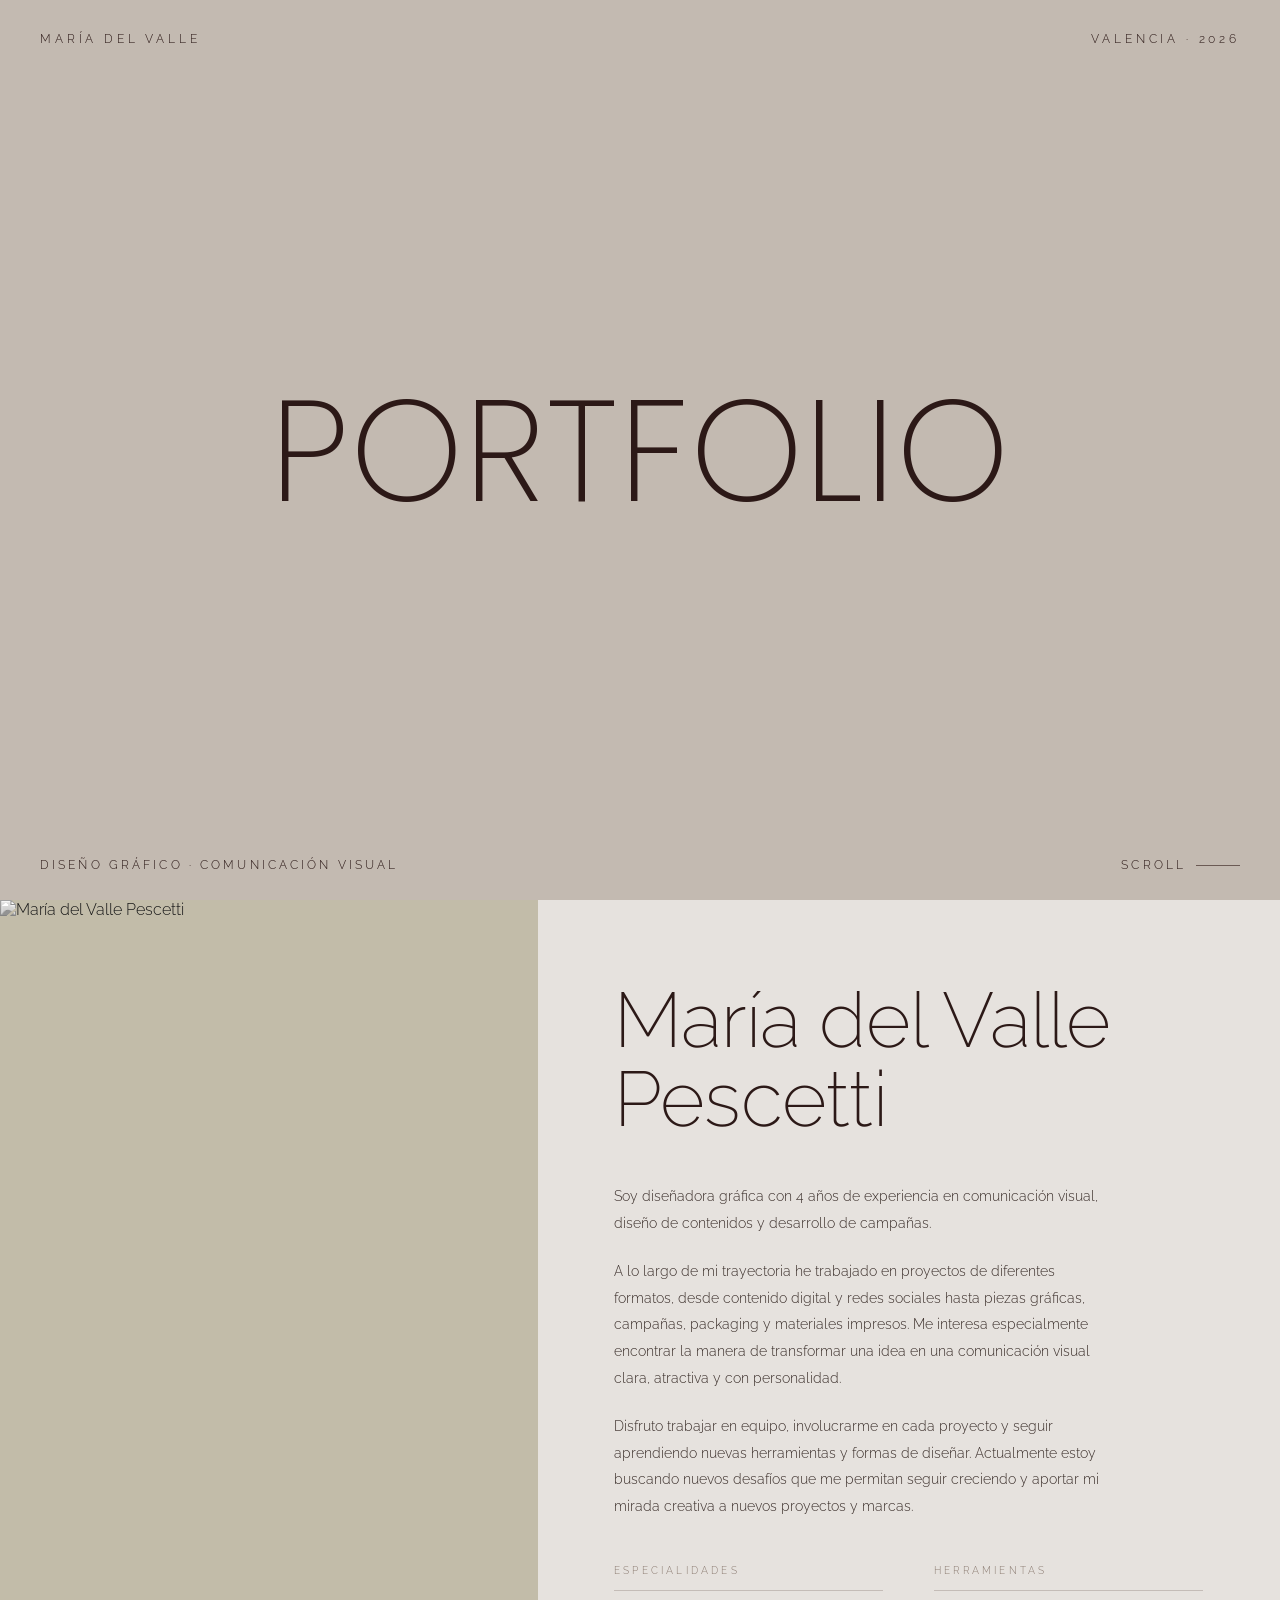
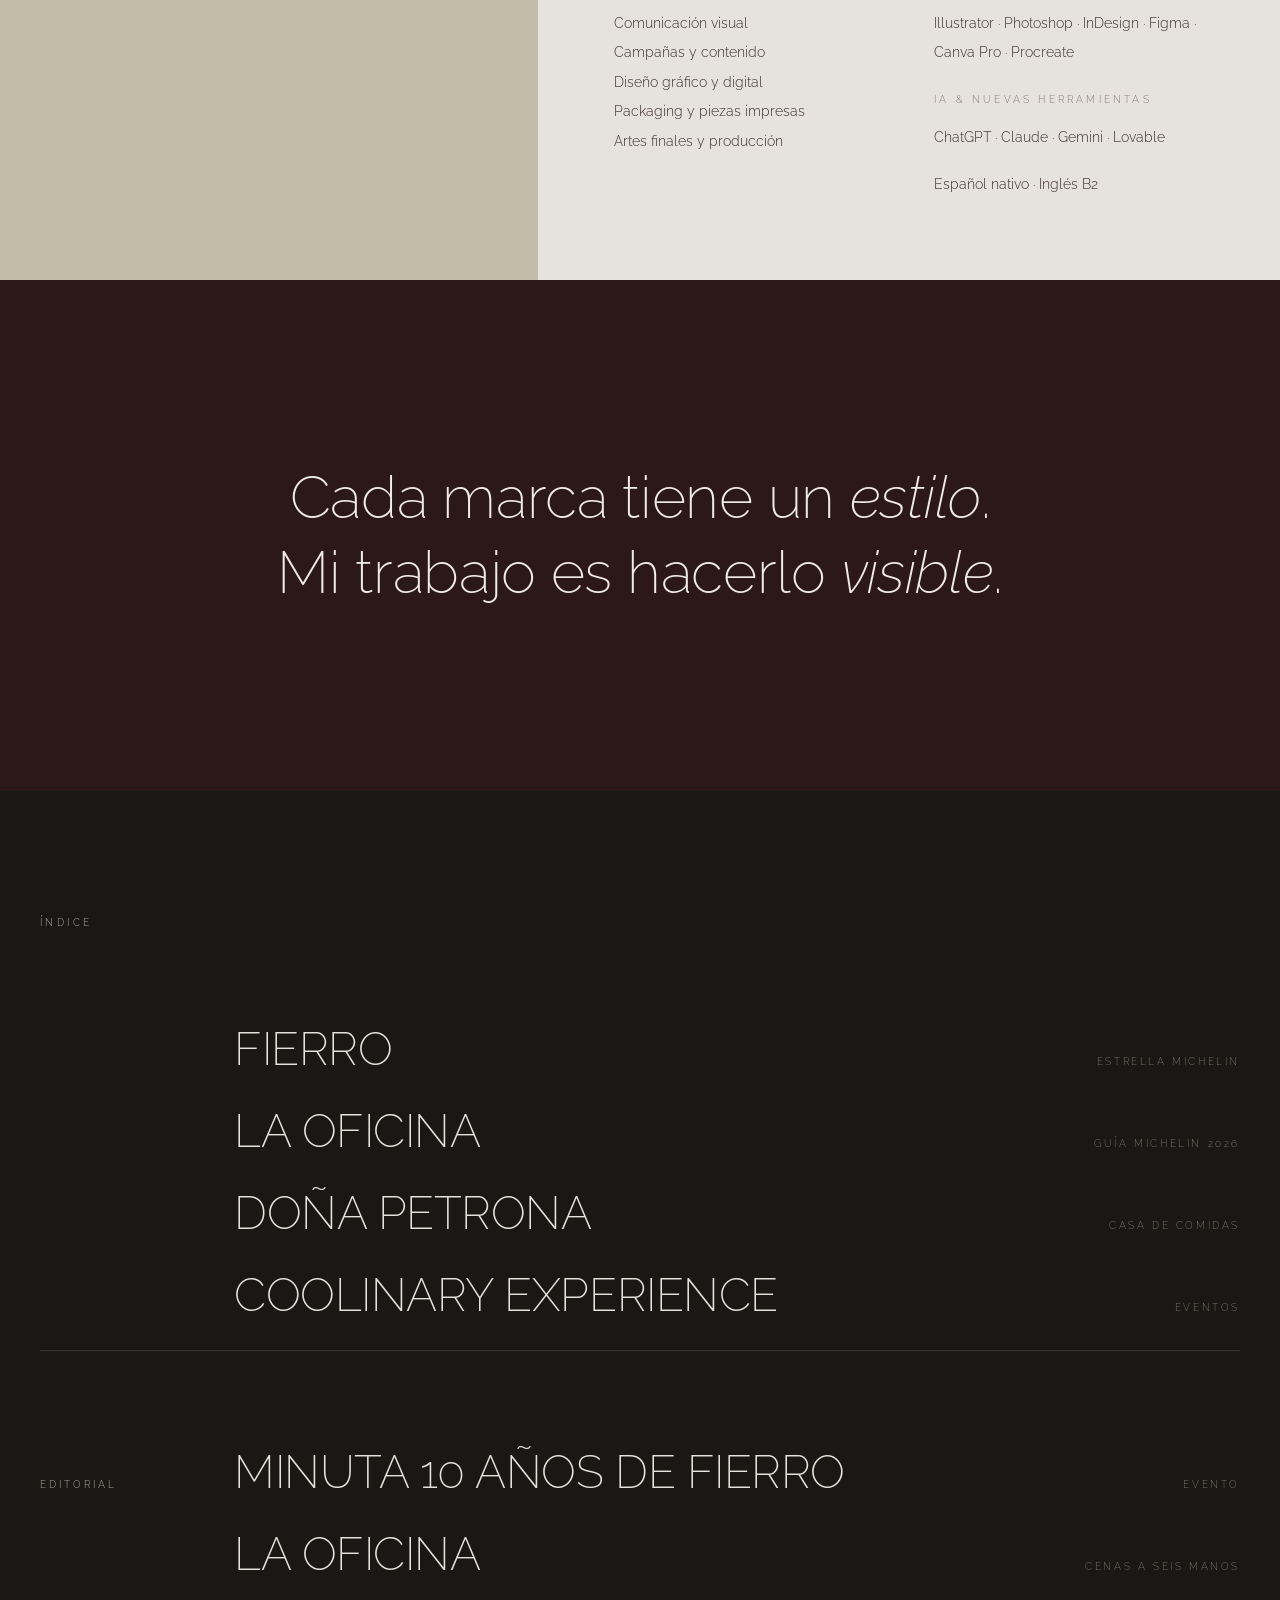
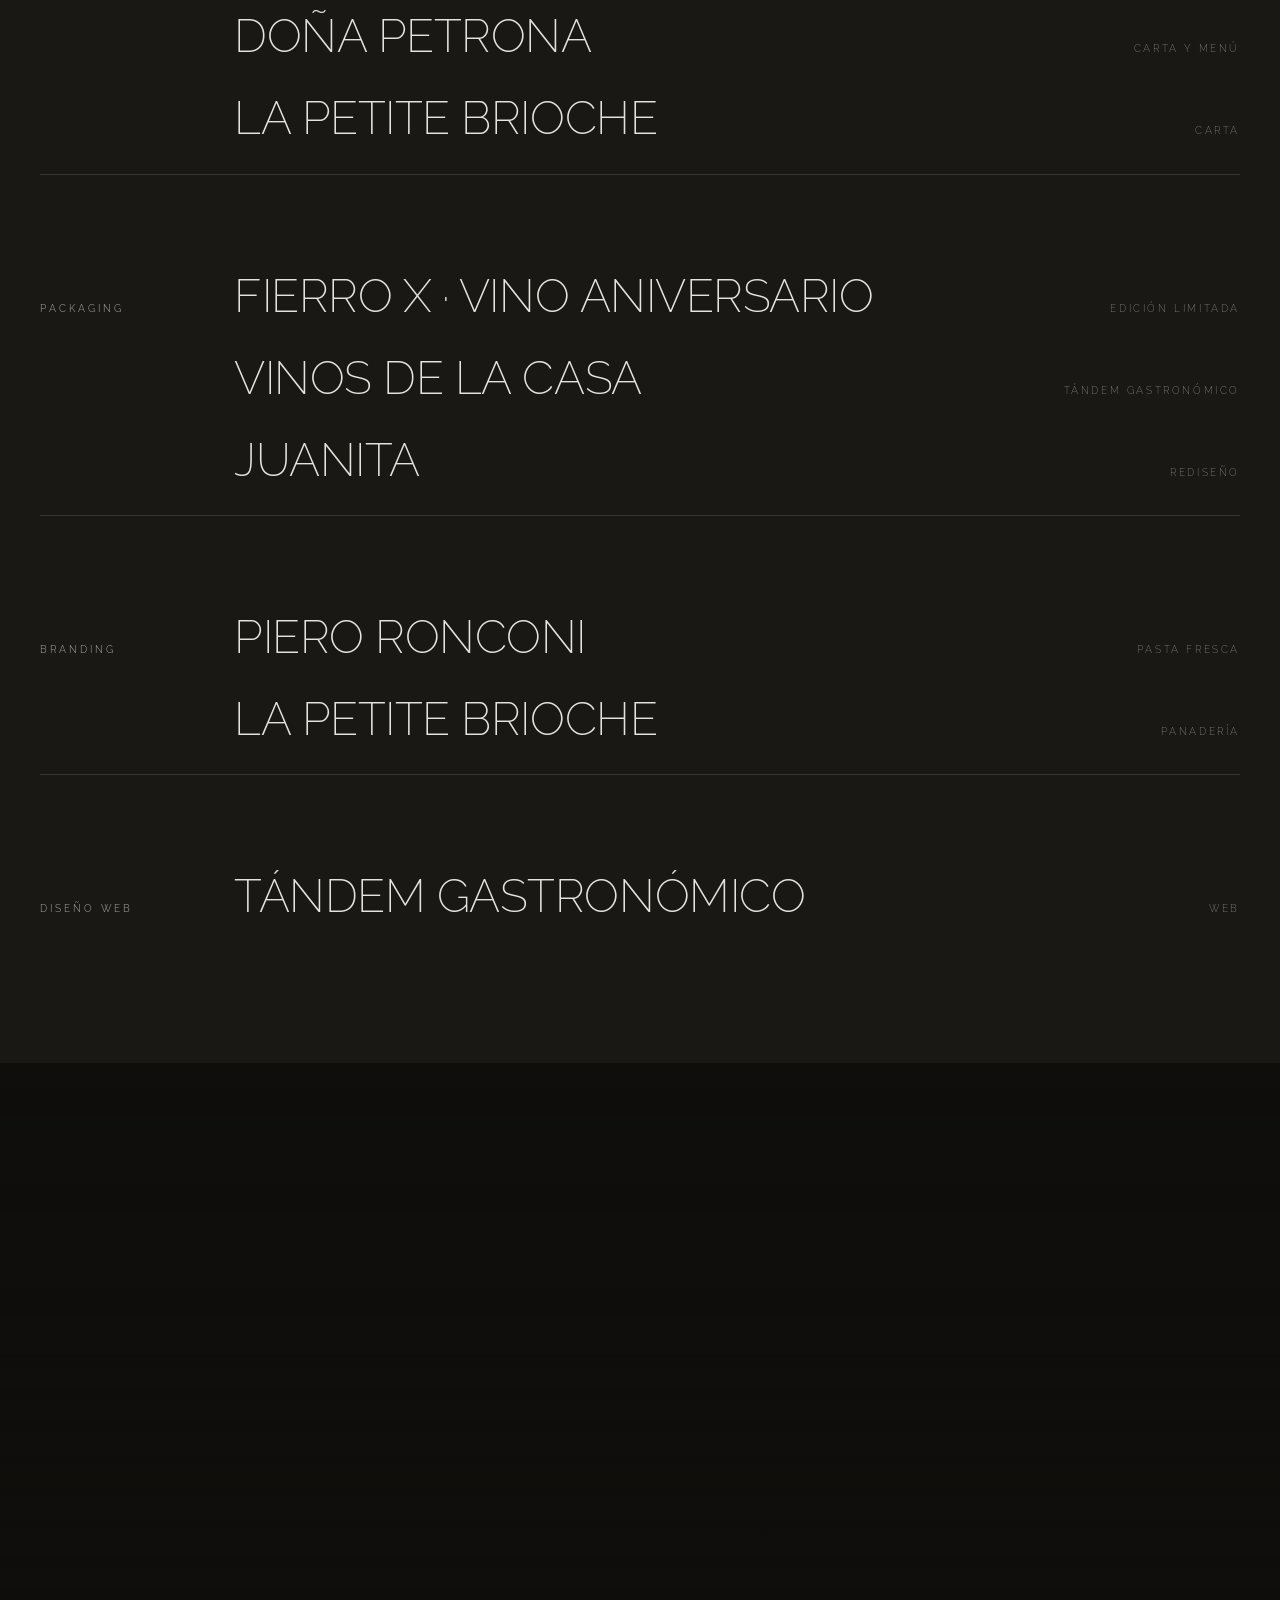
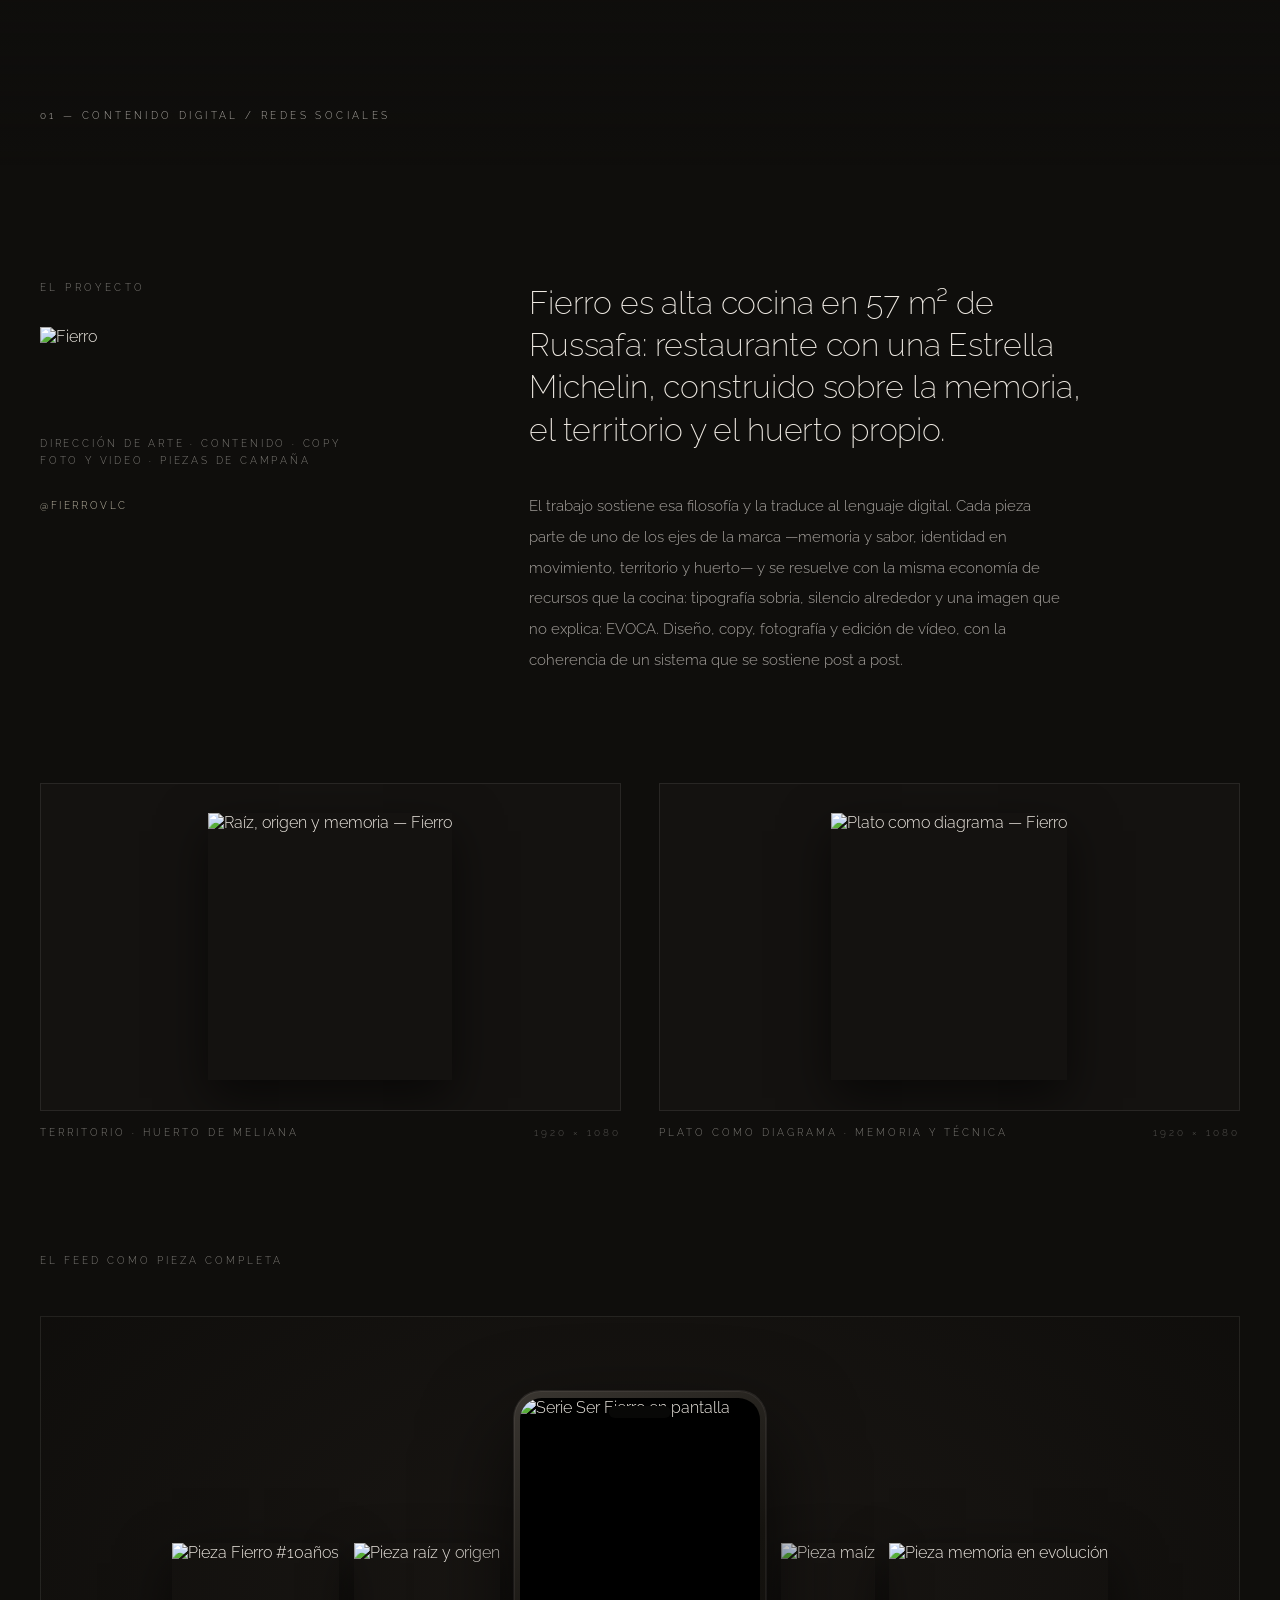
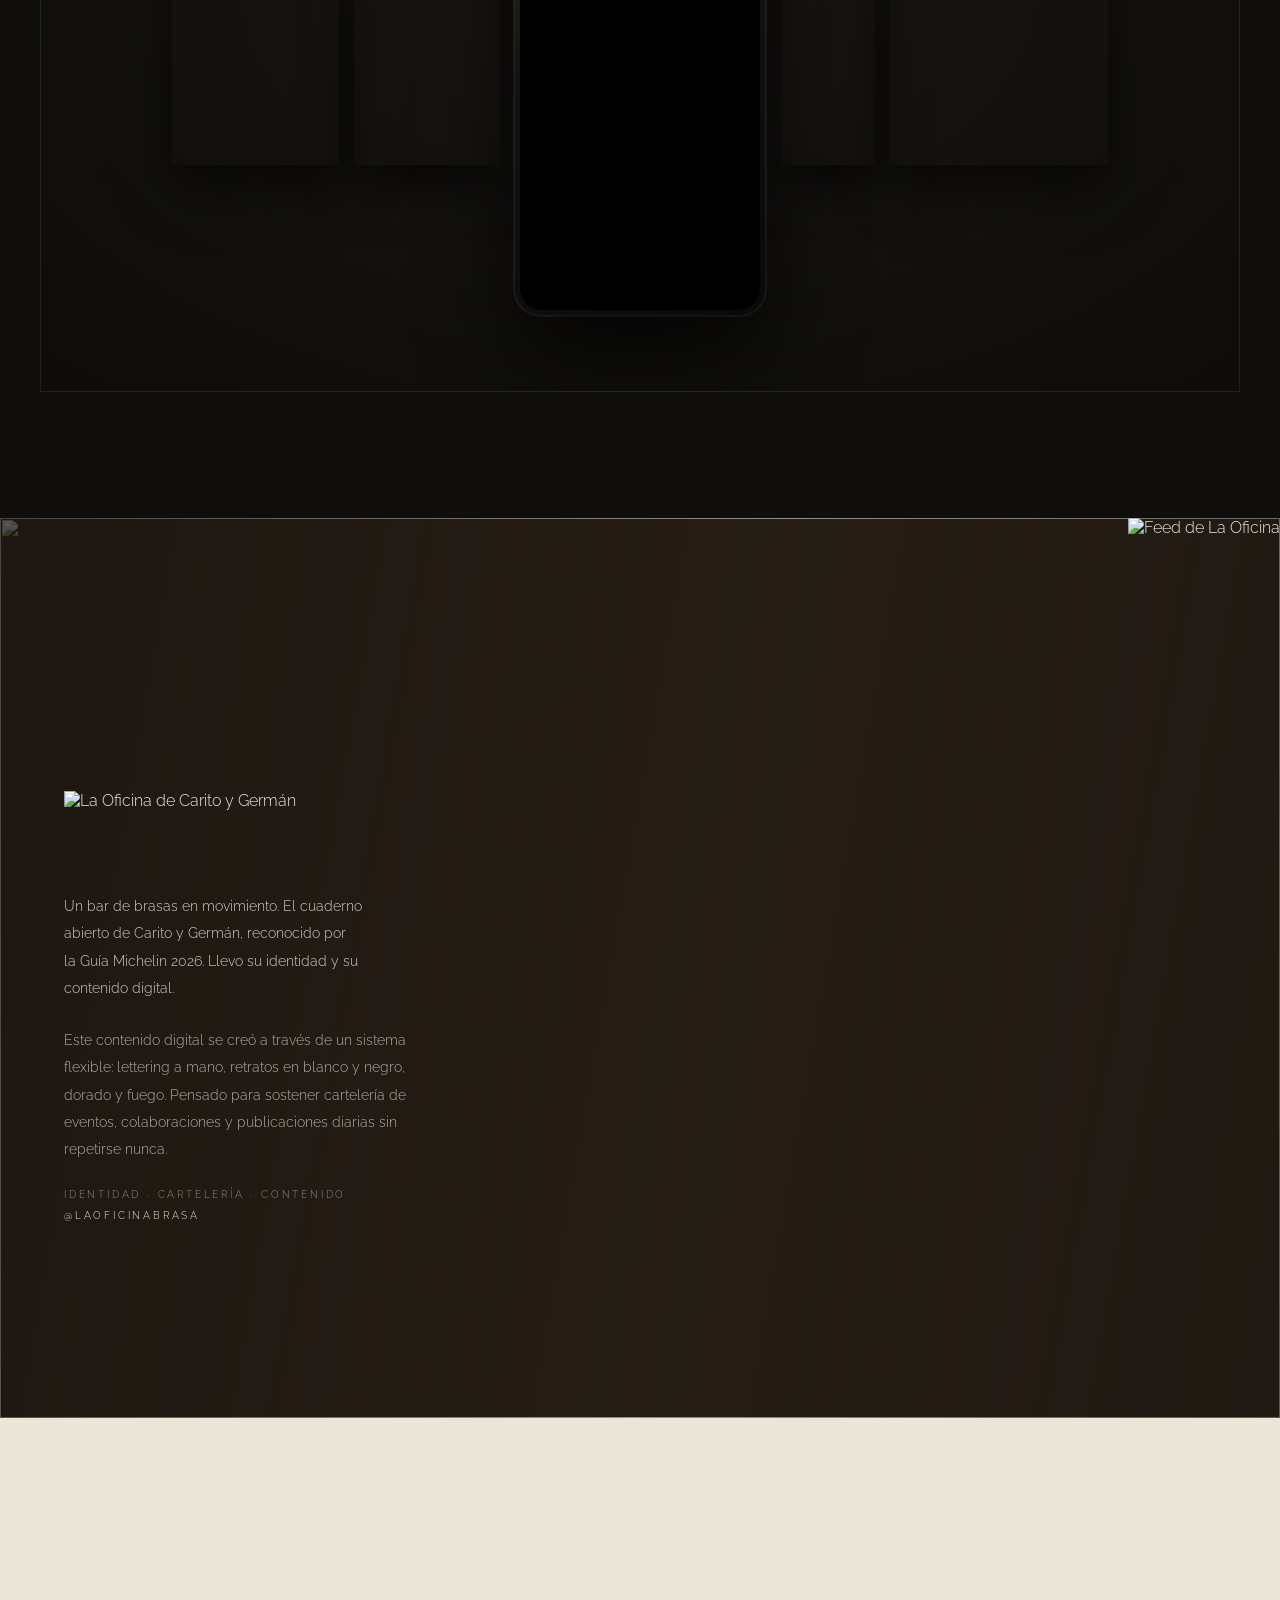
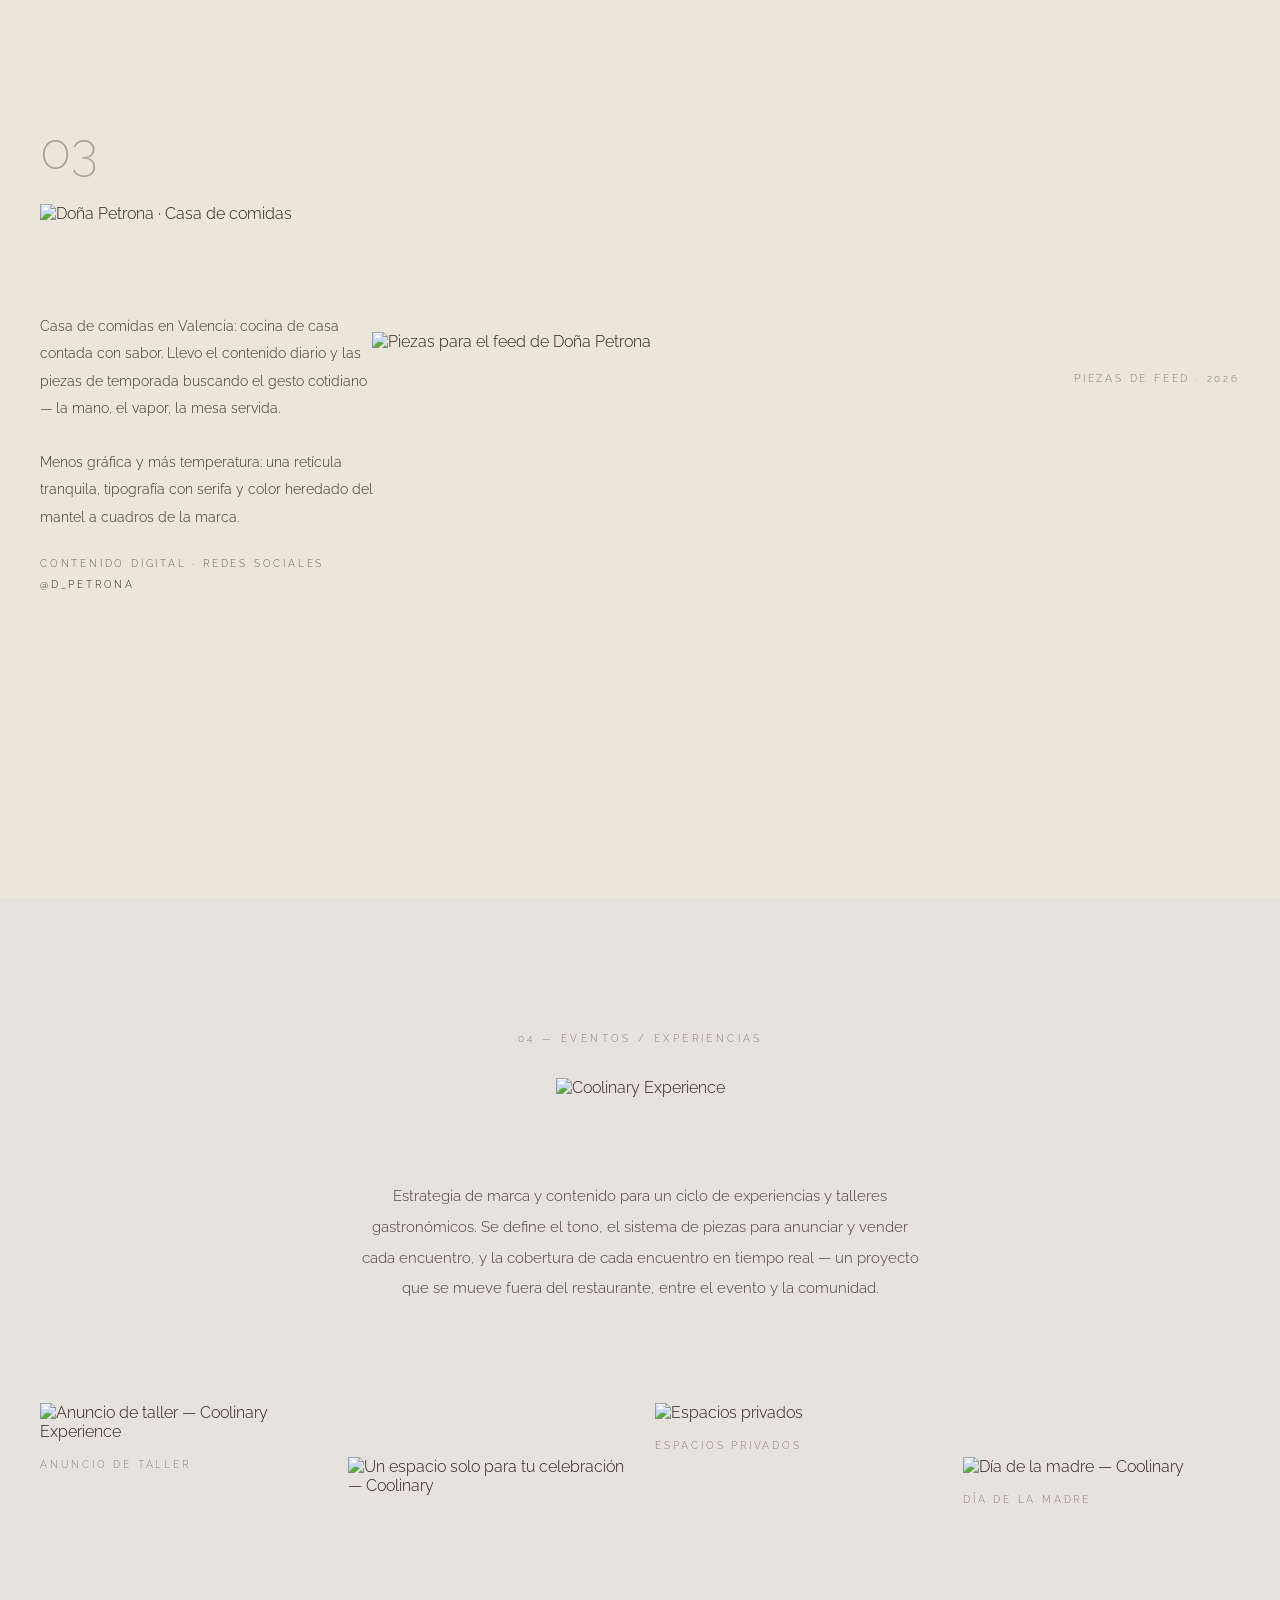
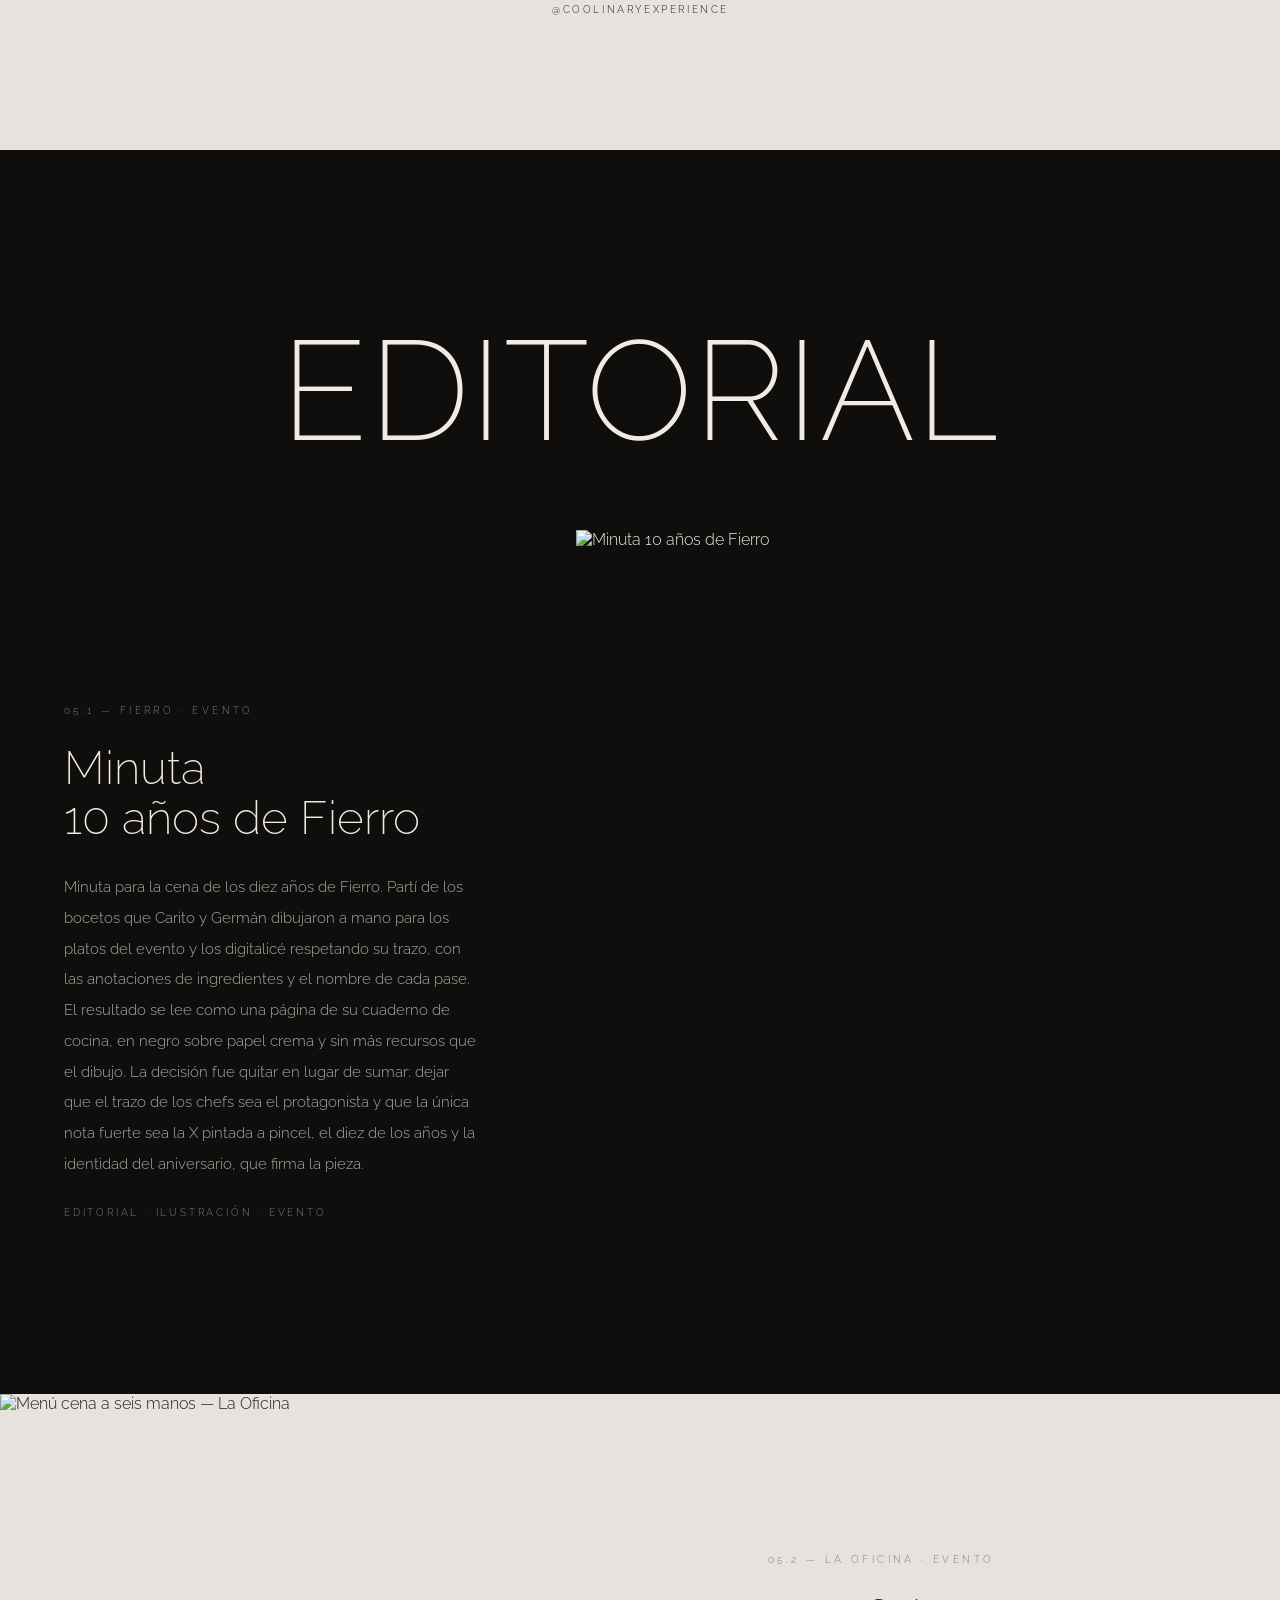
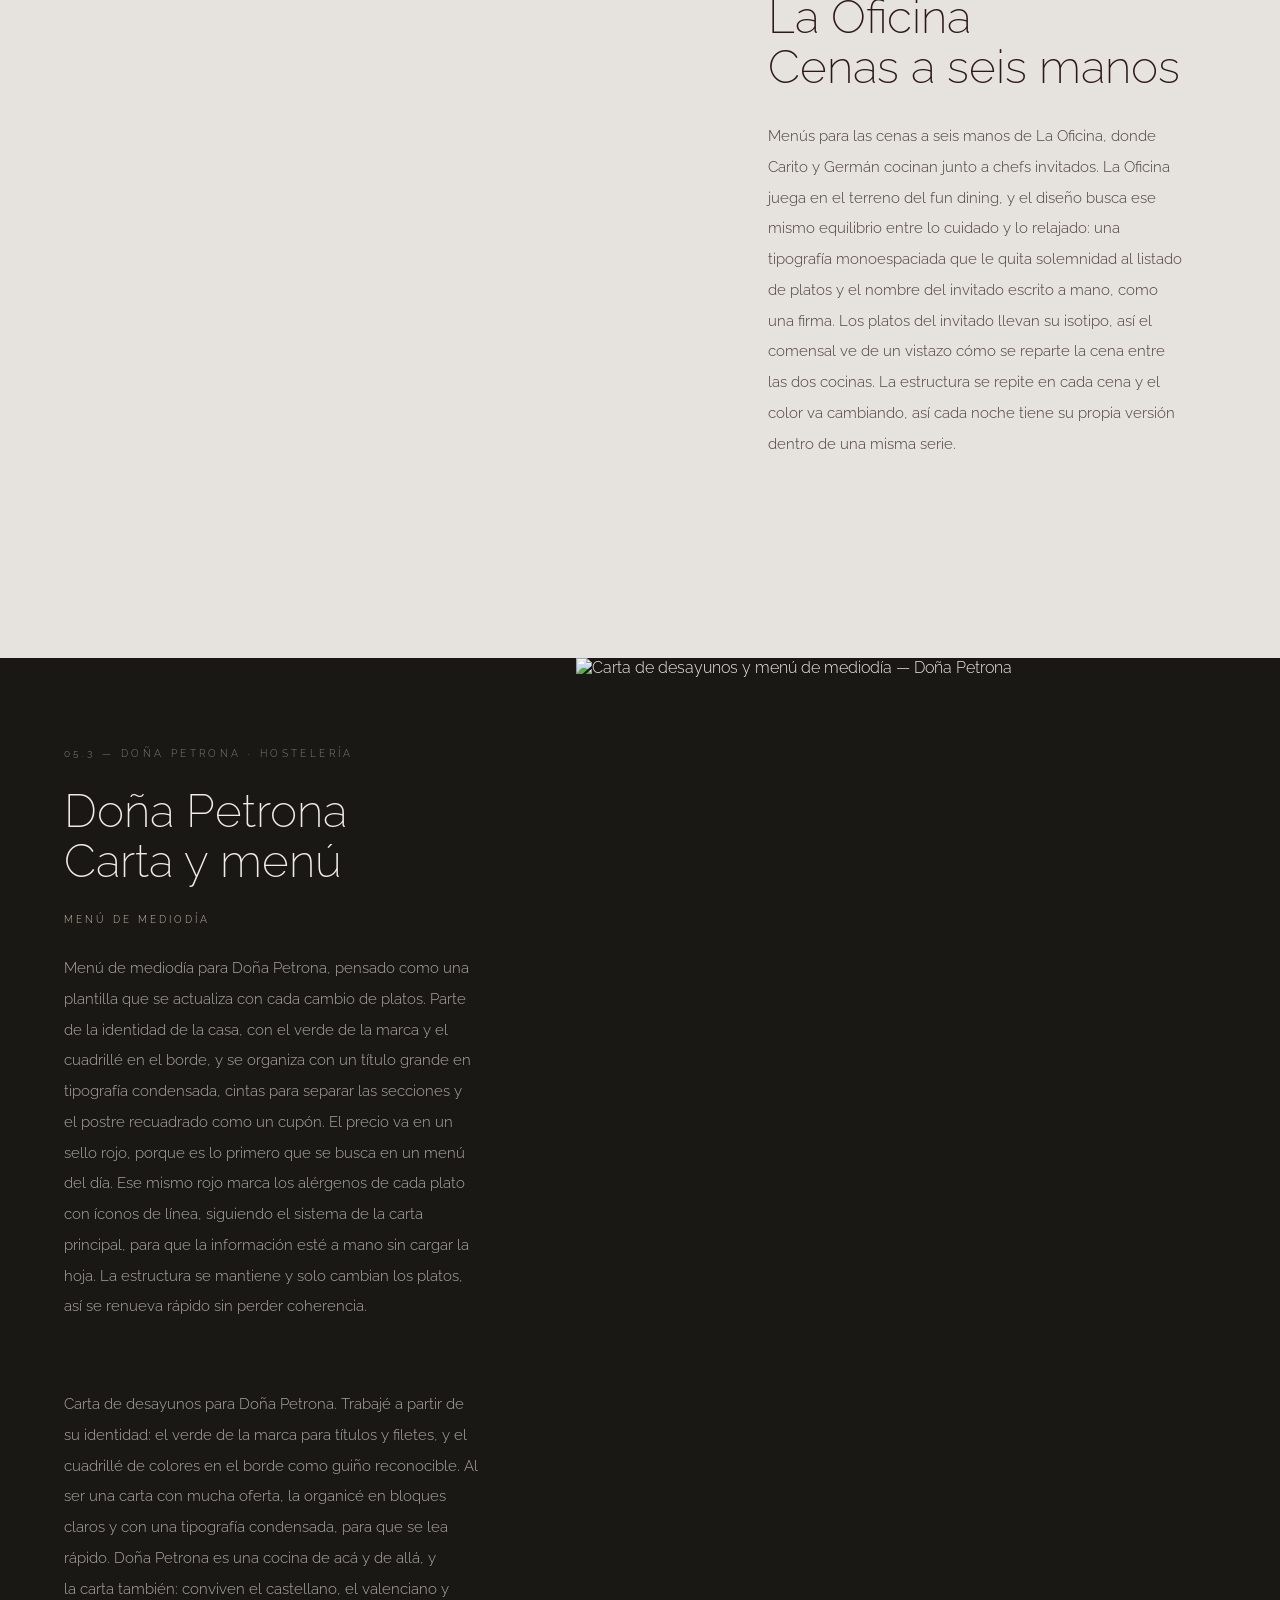
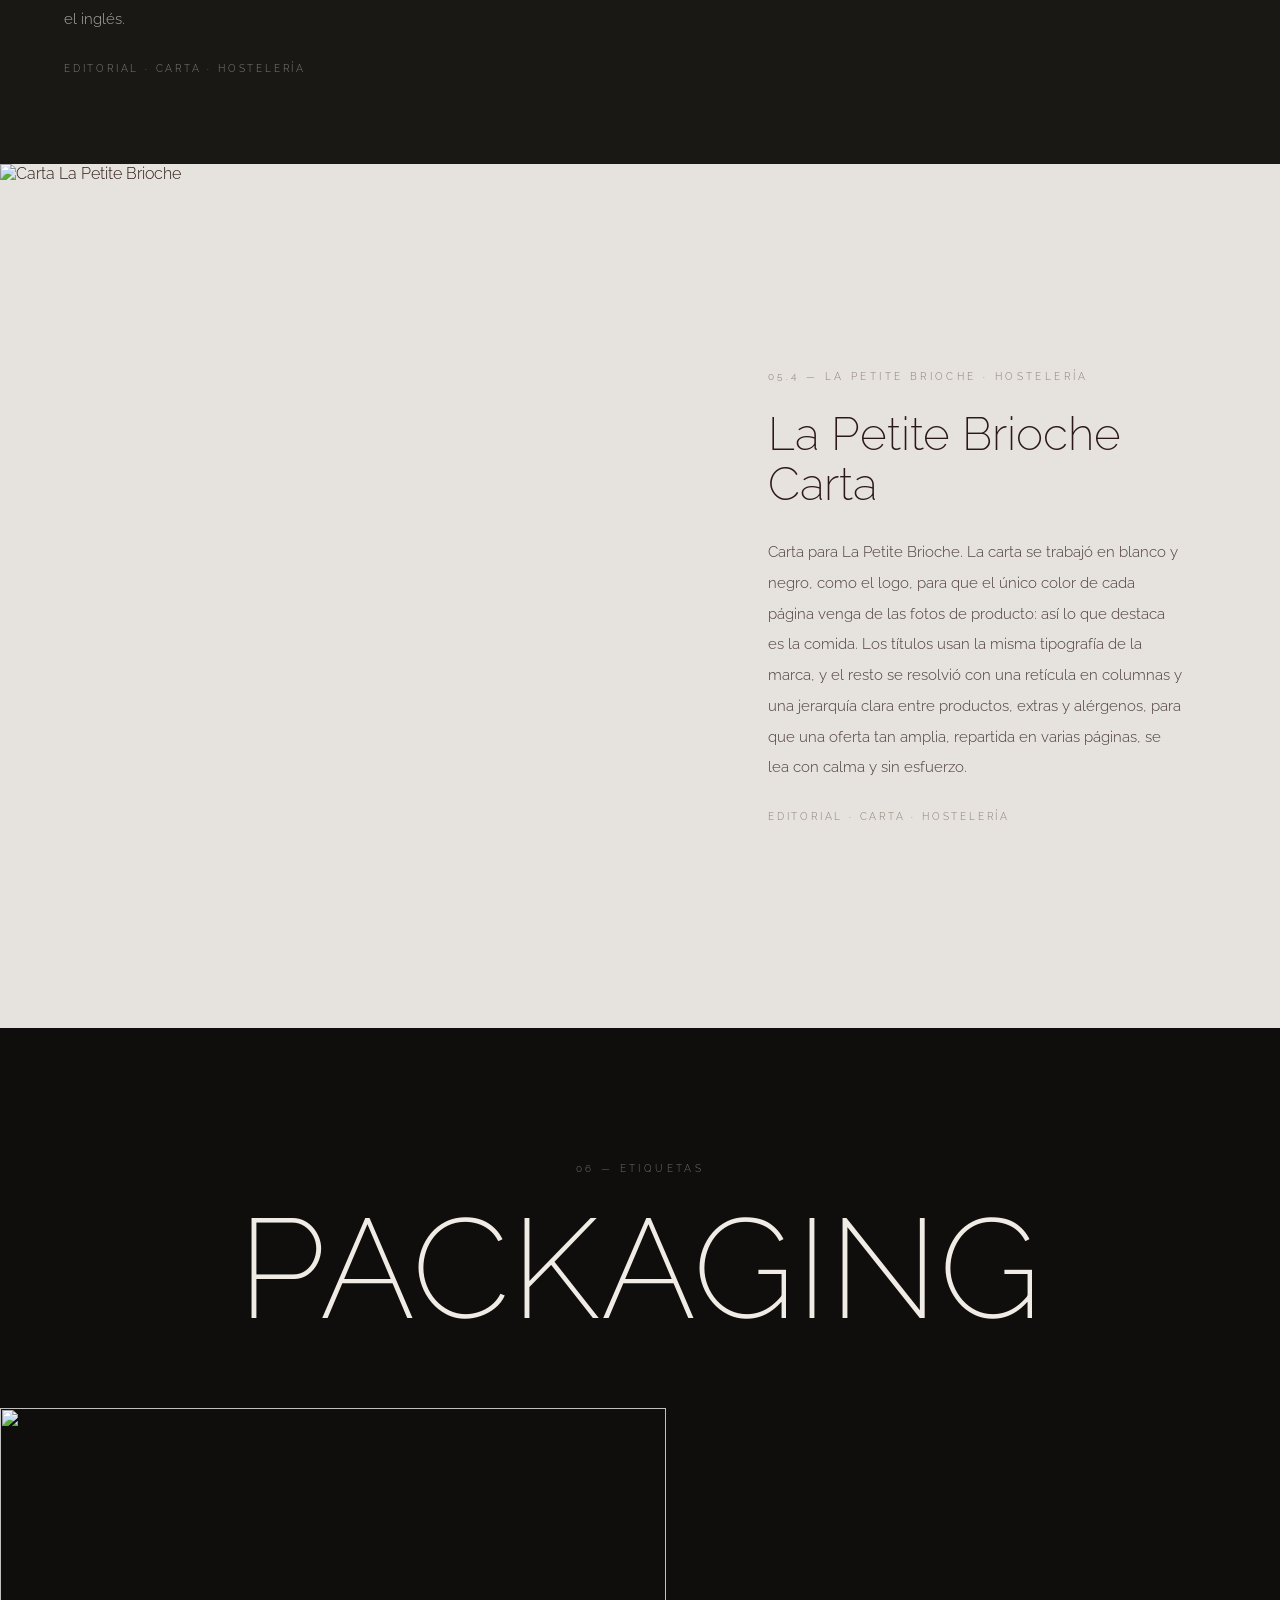
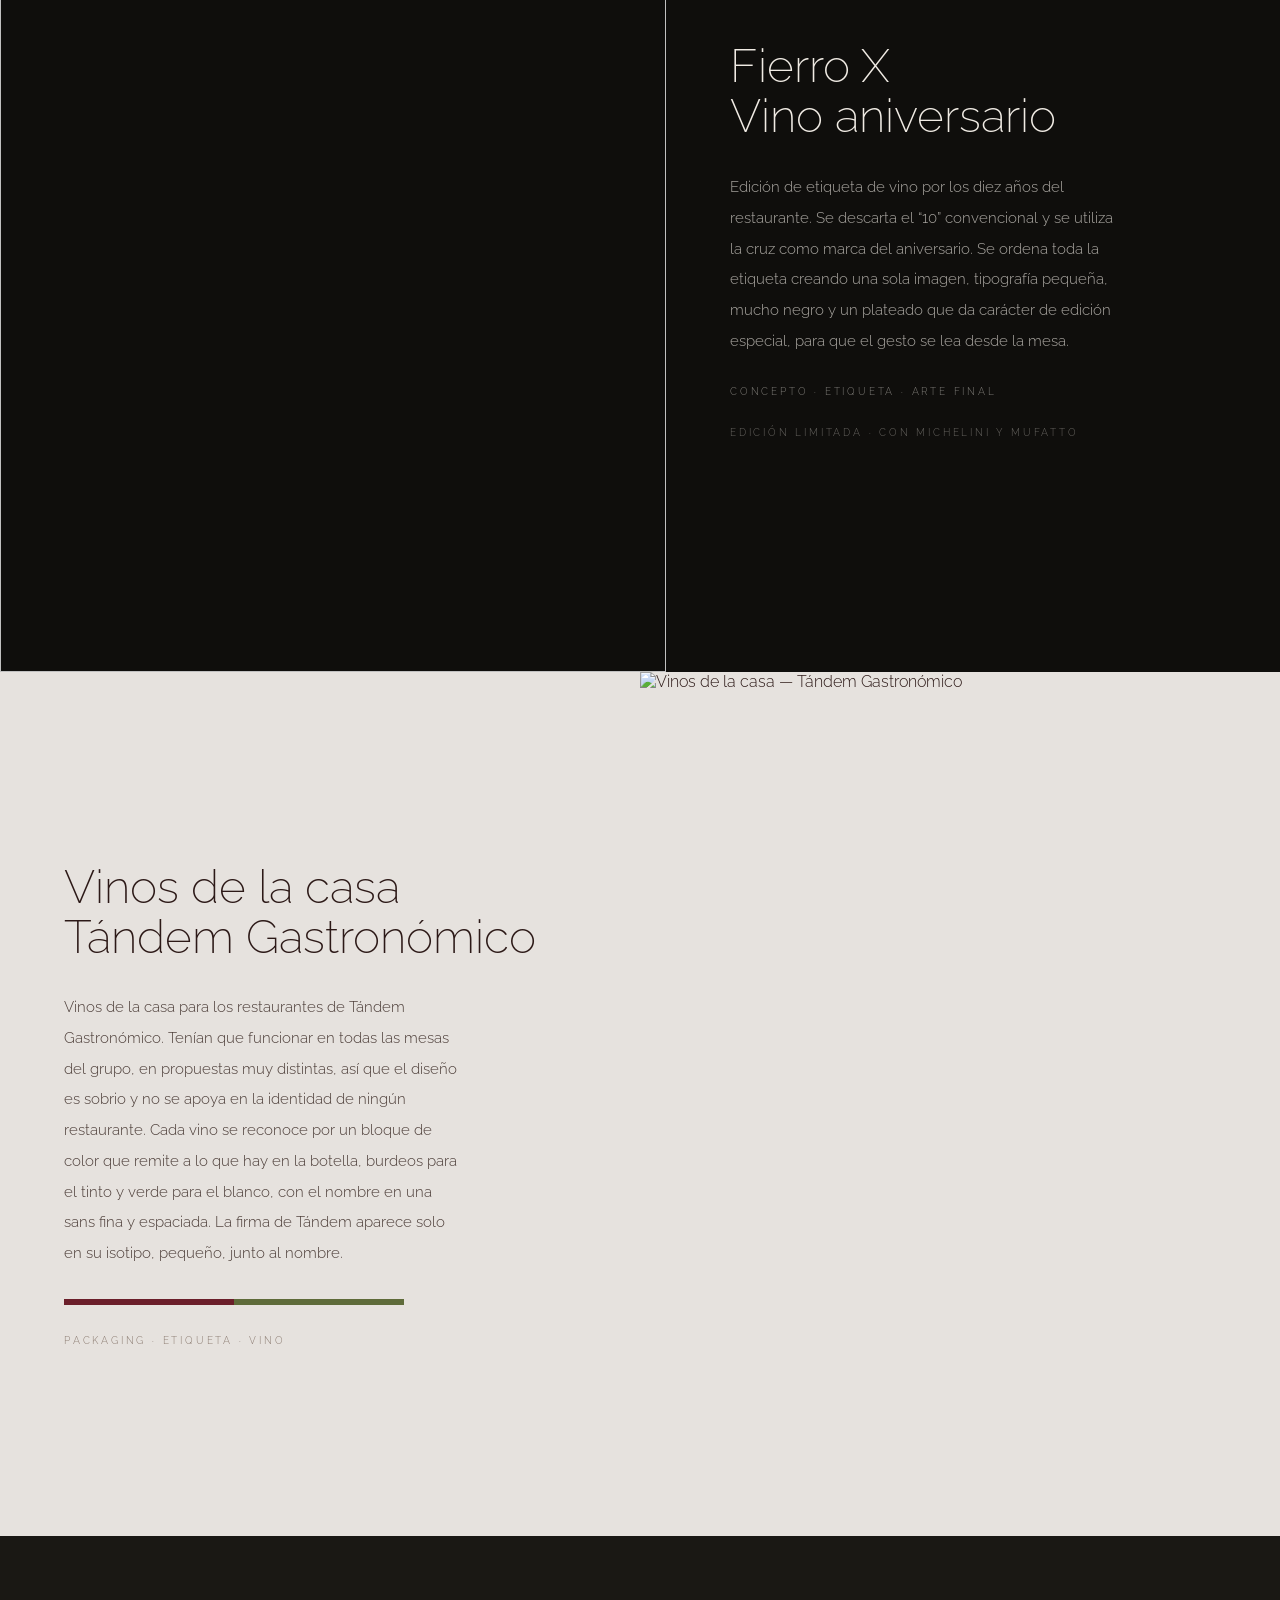
==== index.html @ 48d539f9 "Update print statement from 'Hello' to 'Goodbye'" ====
<!DOCTYPE html>
<html lang="es">
<head>
<meta charset="utf-8">
<meta name="viewport" content="width=device-width, initial-scale=1">
<title>María del Valle Pescetti — Portfolio</title>
<link rel="preconnect" href="https://fonts.googleapis.com">
<link rel="preconnect" href="https://fonts.gstatic.com" crossorigin="">
<link href="https://fonts.googleapis.com/css2?family=Archivo:wght@400&amp;family=Poppins:wght@200;300;400&amp;family=Raleway:ital,wght@0,200;0,300;0,400;1,200;1,300;1,400&amp;family=Noto+Sans+Display:wdth,wght@62.5..100,200&amp;display=swap" rel="stylesheet">
<style>
  html { scroll-behavior: smooth; }
  body { margin: 0; background: #E6E2DE; color: #1A1814; font-family: 'Raleway', sans-serif; -webkit-font-smoothing: antialiased; }
  a { color: inherit; text-decoration: none; }
  a:hover { color: #6B5A54; }
  ::selection { background: #C2BCA9; color: #1A1814; }
  @keyframes mdv-marquee { from { transform: translate3d(0,0,0); } to { transform: translate3d(-50%,0,0); } }
  @keyframes mdv-drift { 0% { transform: scale(1.08) translate3d(0,0,0); } 50% { transform: scale(1.16) translate3d(-2.5%,-1.5%,0); } 100% { transform: scale(1.08) translate3d(0,0,0); } }
  #indice a:hover span { color: rgba(230,226,222,0.95) !important; }
  #indice a { transition: transform 700ms cubic-bezier(.2,.7,.2,1), color 700ms; }
  #indice a:hover { transform: translateX(18px); color: #C2BCA9; }
  #contacto a:hover { color: #C2BCA9 !important; border-color: #C2BCA9 !important; }
  #branding [style*="aspect-ratio"] { transition: transform 1100ms cubic-bezier(.2,.7,.2,1); }
  #branding [style*="aspect-ratio"]:hover { transform: scale(1.04); }
  img { max-width: 100%; }
  [data-mbr] { display: none; }
  @media (max-width: 900px) {
    [style*="grid-template-columns"] { grid-template-columns: 1fr !important; }
    #coolinary [style*="repeat(4"] { grid-template-columns: 1fr 1fr !important; }
    #sobre [style*="grid-template-columns:1fr 1fr"] { grid-template-columns: 1fr 1fr !important; }
    [style*="grid-column"] { grid-column: auto !important; margin-top: 0 !important; }
    #coolinary figure { margin-top: 0 !important; }
    [style*="px 40px"], [style*="0 40px"] { padding-left: 22px !important; padding-right: 22px !important; }
    [data-hero] span { font-size: 23vw !important; }
    #sobre > div:first-child { min-height: 78vh; }
    #sobre > div:last-child { padding: 56px 22px !important; }
    #sobre h2 { font-size: 44px !important; }
    #indice a { flex-wrap: wrap; row-gap: 8px; }
    #oficina { min-height: 0 !important; }
    #oficina [data-ofimg] img { width: 100% !important; height: auto !important; max-width: 100% !important; }
    #oficina img[alt^="Cartel"] { width: 100% !important; height: auto !important; flex: 1 1 auto !important; }
    #petrona { min-height: 0 !important; }
    #petrona div:has(> [style*="aspect-ratio:9 / 19.5"]) { flex-direction: column !important; align-items: center !important; }
    #petrona [style*="aspect-ratio:9 / 19.5"] { height: auto !important; width: min(64vw, 290px) !important; }
    #petrona [style*="aspect-ratio:9 / 19.5"] > div:first-child { position: absolute !important; inset: 7px; width: auto !important; height: auto !important; }
    #petrona [style*="aspect-ratio:9 / 19.5"] img { position: absolute; inset: 0; }
    #petrona [style*="grid-auto-rows"] { height: auto !important; max-width: none !important; width: 100%; grid-template-columns: 1fr 1fr !important; }
    #petrona [style*="grid-auto-rows"] img { height: auto !important; aspect-ratio: 4 / 5; object-fit: cover !important; }
    #fierrox > div > div:first-child, #juanita [data-reveal="fade"][style*="min-height"] { min-height: 70vh !important; }
    section > div[style*="padding:clamp(60px"], #fierrox [style*="padding:clamp(60px"] { padding: 56px 22px !important; }
    #contacto a { font-size: 22px !important; }
    [style*="grid-row"] { grid-row: auto !important; }
    #frase-1, #frase-2 { padding: 64px 22px !important; }
    #frase-1 p, #frase-2 p { font-size: 5.6vw !important; max-width: none !important; line-height: 1.4 !important; }
    [data-mbr] { display: inline; }
    #fierrox > div > div:first-child { order: 2; position: relative; }
    #fierrox > div > div:first-child img { position: absolute; inset: 0; }
    #fierrox > div, #juanita > div, #vinos > div { min-height: 0 !important; }
    #brioche [style*="span 7"] { order: 2; }
    #branding [style*="position:sticky"] { position: static !important; }
    
    #ed-fierro, #ed-oficina, #ed-petrona, #ed-brioche { padding: 64px 22px !important; }
    [data-bleed] { min-height: 72vh !important; }
    #petrona img[src="Mockup editorial de comida y café.png" data-alt="petrona-feed.jpg"] { width: 116% !important; margin-left: -8% !important; }
    [data-btxt] { padding: 56px 22px !important; }
  }
</style>
<script>
(function(){var ex=['.png','.PNG','.jpg','.JPG','.jpeg','.JPEG','.webp'];
function variants(n){var b=n.replace(/\.[^.]+$/,''),out=[n];ex.forEach(function(e){out.push(b+e)});var r=[];out.forEach(function(v){r.push(v.normalize('NFC'),v.normalize('NFD'))});return r;}
function ph(img){var p=img.previousElementSibling;return p&&p.hasAttribute('data-ph')?p:null;}
document.addEventListener('load',function(e){var img=e.target;if(img&&img.tagName==='IMG'){var p=ph(img);if(p)p.style.display='none';}},true);
document.addEventListener('error',function(e){var img=e.target;if(!img||img.tagName!=='IMG')return;
if(!img.__q){var base=[img.getAttribute('src')].concat((img.getAttribute('data-alt')||'').split('|').filter(Boolean));var q=[];base.forEach(function(b){variants(b).forEach(function(v){if(q.indexOf(v)<0)q.push(v)})});q.shift();img.__q=q;}
var n=img.__q.shift();if(n)img.src=n.split('/').map(encodeURIComponent).join('/');else if(ph(img))img.style.display='none';},true);})();
</script>
</head>
<body>
<div style="background:#E6E2DE;font-family:'Raleway',sans-serif;font-weight:300;overflow-x:hidden">

  <section style="position: relative; height: 100vh; display: grid; grid-template-rows: auto 1fr auto; padding: 32px 40px 28px; box-sizing: border-box; background-color: #C3BAB1">
    <div style="display:flex;justify-content:space-between;align-items:start;font-size:12px;letter-spacing:0.32em;text-transform:uppercase;color:#2C1917">
      <span>María del Valle</span>
      <span>Valencia · 2026</span>
    </div>
    <div data-hero="" style="display:flex;align-items:center;justify-content:center;will-change:transform,opacity">
      <div style="display:flex;align-items:baseline;justify-content:center;line-height:0.82;color:#2C1917">
        <span style="font-family: Poppins; font-weight: 200; font-stretch: 62.5%; font-size: 143px; letter-spacing: 0.01em; font-style: normal">PORTFOLIO</span>
      </div>
    </div>
    <div style="display:flex;justify-content:space-between;align-items:end;gap:24px;font-size:12px;letter-spacing:0.26em;text-transform:uppercase;color:#2C1917">
      <span>Diseño gráfico · Comunicación visual</span>
      <span data-scrollhint="" style="display:flex;align-items:center;gap:10px">Scroll <span style="display:inline-block;width:44px;height:1px;background:#6B5A54"></span></span>
    </div>
  </section>

  <section id="sobre" style="display:grid;grid-template-columns:0.42fr 0.58fr;align-items:stretch;min-height:100vh;background:#E6E2DE">
    <div style="position:relative;overflow:hidden;background:#C2BCA9">
      <img src="retrato MVP.PNG" data-alt="assets/retrato.jpg" alt="María del Valle Pescetti" style="position:absolute;inset:0;width:100%;height:100%;object-fit:cover;object-position:50% 28%;filter:grayscale(1)">
    <div data-curtain="" style="position:absolute;inset:0;background:#C2BCA9;transform-origin:top;pointer-events:none"></div>
    </div>
    <div style="display:flex;flex-direction:column;justify-content:center;gap:clamp(34px,5vh,60px);padding:clamp(60px,9vh,120px) clamp(40px,6vw,110px)">
      <h2 data-reveal="up" style="margin: 0; font-weight: 200; font-size: 77px; line-height: 1.02; letter-spacing: -0.01em; color: #2C1917; font-family: Raleway">María del Valle<br>Pescetti</h2>
      <div data-reveal="up" data-delay="100" style="display:flex;flex-direction:column;gap:22px;font-size:clamp(14px,1.05vw,17px);font-weight:300;line-height:1.9;color:#3A2E2A;max-width:54ch;text-wrap:pretty;font-family:Raleway">
        <p style="margin:0">Soy diseñadora gráfica con 4 años de experiencia en comunicación visual, diseño de contenidos y desarrollo de campañas.</p>
        <p style="margin:0">A lo largo de mi trayectoria he trabajado en proyectos de diferentes formatos, desde contenido digital y redes sociales hasta piezas gráficas, campañas, packaging y materiales impresos. Me interesa especialmente encontrar la manera de transformar una idea en una comunicación visual clara, atractiva y con personalidad.</p>
        <p style="margin:0">Disfruto trabajar en equipo, involucrarme en cada proyecto y seguir aprendiendo nuevas herramientas y formas de diseñar. Actualmente estoy buscando nuevos desafíos que me permitan seguir creciendo y aportar mi mirada creativa a nuevos proyectos y marcas.</p>
      </div>
      <div style="display:grid;grid-template-columns:1fr 1fr;gap:clamp(30px,4vw,60px)">
        <div data-reveal="up" data-delay="180" style="display:flex;flex-direction:column;gap:18px">
          <span style="font-size:10px;letter-spacing:0.32em;text-transform:uppercase;color:#8A7A70;padding-bottom:14px;border-bottom:1px solid rgba(107,90,84,0.28)">Especialidades</span>
          <p style="margin:0;font-size:14px;line-height:2.1;color:#3A2E2A">Comunicación visual<br>Campañas y contenido<br>Diseño gráfico y digital<br>Packaging y piezas impresas<br>Artes finales y producción</p>
        </div>
        <div data-reveal="up" data-delay="260" style="display:flex;flex-direction:column;gap:18px">
          <span style="font-size:10px;letter-spacing:0.32em;text-transform:uppercase;color:#8A7A70;padding-bottom:14px;border-bottom:1px solid rgba(107,90,84,0.28)">Herramientas</span>
          <p style="margin:0;font-size:14px;line-height:2.1;color:#3A2E2A">Illustrator · Photoshop · InDesign · Figma · Canva Pro · Procreate</p>
          <span style="font-size:10px;letter-spacing:0.32em;text-transform:uppercase;color:#8A7A70;padding-top:8px">IA &amp; nuevas herramientas</span>
          <p style="margin:0;font-size:14px;line-height:2.1;color:#3A2E2A">ChatGPT · Claude · Gemini · Lovable</p>
          <p style="margin:0;font-size:14px;line-height:2.1;color:#3A2E2A">Español nativo · Inglés B2</p>
        </div>
      </div>
    </div>
  </section>

  <section id="frase-1" style="background:#2C1917;color:#F0EBE4;display:flex;align-items:center;justify-content:center;padding:min(20vh,190px) 40px">
    <p data-reveal="fade" style="margin: 0; font-weight: 200; font-size: clamp(28px,4.6vw,74px); line-height: 1.28; letter-spacing: -0.005em; text-align: center; max-width: 26ch; text-wrap: balance; font-family: Raleway">Cada marca tiene un <em style="font-style:italic">estilo</em>.<br>Mi trabajo es hacerlo <em style="font-style:italic">visible</em>.</p>
  </section>

  <section id="indice" style="background:#1A1814;color:#E6E2DE;padding:min(14vh,130px) 40px">
    <div style="max-width:1560px;margin:0 auto;display:flex;flex-direction:column;gap:min(9vh,80px)">
      <span data-reveal="fade" style="font-size:10px;letter-spacing:0.34em;text-transform:uppercase;color:rgba(230,226,222,0.72)">Índice</span>

      <div style="display:grid;grid-template-columns:170px 1fr;gap:24px;align-items:baseline;padding-bottom:14px;border-bottom:1px solid rgba(230,226,222,0.14)">
        <span data-reveal="fade" style="font-size:10px;letter-spacing:0.3em;text-transform:uppercase;color:rgba(230,226,222,0.72)">Redes sociales</span>
        <div style="display:flex;flex-direction:column">
          <a href="#fierro" style="display:flex;justify-content:space-between;align-items:baseline;gap:24px;padding:18px 0;font-weight:200;font-size:clamp(26px,3.6vw,54px);line-height:1;letter-spacing:-0.01em;text-transform:uppercase;transition:transform 700ms cubic-bezier(.2,.7,.2,1),color 700ms">Fierro<span style="font-size:10px;letter-spacing:0.26em;color:rgba(230,226,222,0.62);transition:color 700ms">Estrella Michelin</span></a>
          <a href="#oficina" style="display:flex;justify-content:space-between;align-items:baseline;gap:24px;padding:18px 0;font-weight:200;font-size:clamp(26px,3.6vw,54px);line-height:1;letter-spacing:-0.01em;text-transform:uppercase;transition:transform 700ms cubic-bezier(.2,.7,.2,1),color 700ms">La Oficina<span style="font-size:10px;letter-spacing:0.26em;color:rgba(230,226,222,0.62);transition:color 700ms">Guía Michelin 2026</span></a>
          <a href="#petrona" style="display:flex;justify-content:space-between;align-items:baseline;gap:24px;padding:18px 0;font-weight:200;font-size:clamp(26px,3.6vw,54px);line-height:1;letter-spacing:-0.01em;text-transform:uppercase;transition:transform 700ms cubic-bezier(.2,.7,.2,1),color 700ms">Doña Petrona<span style="font-size:10px;letter-spacing:0.26em;color:rgba(230,226,222,0.62);transition:color 700ms">Casa de comidas</span></a>
          <a href="#coolinary" style="display:flex;justify-content:space-between;align-items:baseline;gap:24px;padding:18px 0;font-weight:200;font-size:clamp(26px,3.6vw,54px);line-height:1;letter-spacing:-0.01em;text-transform:uppercase;transition:transform 700ms cubic-bezier(.2,.7,.2,1),color 700ms">Coolinary Experience<span style="font-size:10px;letter-spacing:0.26em;color:rgba(230,226,222,0.62);transition:color 700ms">Eventos</span></a>
        </div>
      </div>

      <div style="display:grid;grid-template-columns:170px 1fr;gap:24px;align-items:baseline;padding-bottom:14px;border-bottom:1px solid rgba(230,226,222,0.14)">
        <span data-reveal="fade" style="font-size:10px;letter-spacing:0.3em;text-transform:uppercase;color:rgba(230,226,222,0.72)">Editorial</span>
        <div style="display:flex;flex-direction:column">
          <a href="#ed-fierro" style="display:flex;justify-content:space-between;align-items:baseline;gap:24px;padding:18px 0;font-weight:200;font-size:clamp(26px,3.6vw,54px);line-height:1;letter-spacing:-0.01em;text-transform:uppercase;transition:transform 700ms cubic-bezier(.2,.7,.2,1),color 700ms">Minuta 10 años de Fierro<span style="font-size:10px;letter-spacing:0.26em;color:rgba(230,226,222,0.62);transition:color 700ms">Evento</span></a>
          <a href="#ed-oficina" style="display:flex;justify-content:space-between;align-items:baseline;gap:24px;padding:18px 0;font-weight:200;font-size:clamp(26px,3.6vw,54px);line-height:1;letter-spacing:-0.01em;text-transform:uppercase;transition:transform 700ms cubic-bezier(.2,.7,.2,1),color 700ms">La Oficina<span style="font-size:10px;letter-spacing:0.26em;color:rgba(230,226,222,0.62);transition:color 700ms">Cenas a seis manos</span></a>
          <a href="#ed-petrona" style="display:flex;justify-content:space-between;align-items:baseline;gap:24px;padding:18px 0;font-weight:200;font-size:clamp(26px,3.6vw,54px);line-height:1;letter-spacing:-0.01em;text-transform:uppercase;transition:transform 700ms cubic-bezier(.2,.7,.2,1),color 700ms">Doña Petrona<span style="font-size:10px;letter-spacing:0.26em;color:rgba(230,226,222,0.62);transition:color 700ms">Carta y menú</span></a>
          <a href="#ed-brioche" style="display:flex;justify-content:space-between;align-items:baseline;gap:24px;padding:18px 0;font-weight:200;font-size:clamp(26px,3.6vw,54px);line-height:1;letter-spacing:-0.01em;text-transform:uppercase;transition:transform 700ms cubic-bezier(.2,.7,.2,1),color 700ms">La Petite Brioche<span style="font-size:10px;letter-spacing:0.26em;color:rgba(230,226,222,0.62);transition:color 700ms">Carta</span></a>
        </div>
      </div>

      <div style="display:grid;grid-template-columns:170px 1fr;gap:24px;align-items:baseline;padding-bottom:14px;border-bottom:1px solid rgba(230,226,222,0.14)">
        <span data-reveal="fade" style="font-size:10px;letter-spacing:0.3em;text-transform:uppercase;color:rgba(230,226,222,0.72)">Packaging</span>
        <div style="display:flex;flex-direction:column">
          <a href="#fierrox" style="display:flex;justify-content:space-between;align-items:baseline;gap:24px;padding:18px 0;font-weight:200;font-size:clamp(26px,3.6vw,54px);line-height:1;letter-spacing:-0.01em;text-transform:uppercase;transition:transform 700ms cubic-bezier(.2,.7,.2,1),color 700ms">Fierro X · Vino aniversario<span style="font-size:10px;letter-spacing:0.26em;color:rgba(230,226,222,0.62);transition:color 700ms">Edición limitada</span></a>
          <a href="#vinos" style="display:flex;justify-content:space-between;align-items:baseline;gap:24px;padding:18px 0;font-weight:200;font-size:clamp(26px,3.6vw,54px);line-height:1;letter-spacing:-0.01em;text-transform:uppercase;transition:transform 700ms cubic-bezier(.2,.7,.2,1),color 700ms">Vinos de la casa<span style="font-size:10px;letter-spacing:0.26em;color:rgba(230,226,222,0.62);transition:color 700ms">Tándem Gastronómico</span></a>
          <a href="#juanita" style="display:flex;justify-content:space-between;align-items:baseline;gap:24px;padding:18px 0;font-weight:200;font-size:clamp(26px,3.6vw,54px);line-height:1;letter-spacing:-0.01em;text-transform:uppercase;transition:transform 700ms cubic-bezier(.2,.7,.2,1),color 700ms">Juanita<span style="font-size:10px;letter-spacing:0.26em;color:rgba(230,226,222,0.62);transition:color 700ms">Rediseño</span></a>
        </div>
      </div>

      <div style="display:grid;grid-template-columns:170px 1fr;gap:24px;align-items:baseline;padding-bottom:14px;border-bottom:1px solid rgba(230,226,222,0.14)">
        <span data-reveal="fade" style="font-size:10px;letter-spacing:0.3em;text-transform:uppercase;color:rgba(230,226,222,0.72)">Branding</span>
        <div style="display:flex;flex-direction:column">
          <a href="#branding" style="display:flex;justify-content:space-between;align-items:baseline;gap:24px;padding:18px 0;font-weight:200;font-size:clamp(26px,3.6vw,54px);line-height:1;letter-spacing:-0.01em;text-transform:uppercase;transition:transform 700ms cubic-bezier(.2,.7,.2,1),color 700ms">Piero Ronconi<span style="font-size:10px;letter-spacing:0.26em;color:rgba(230,226,222,0.62);transition:color 700ms">Pasta fresca</span></a>
          <a href="#brioche" style="display:flex;justify-content:space-between;align-items:baseline;gap:24px;padding:18px 0;font-weight:200;font-size:clamp(26px,3.6vw,54px);line-height:1;letter-spacing:-0.01em;text-transform:uppercase;transition:transform 700ms cubic-bezier(.2,.7,.2,1),color 700ms">La Petite Brioche<span style="font-size:10px;letter-spacing:0.26em;color:rgba(230,226,222,0.62);transition:color 700ms">Panadería</span></a>
        </div>
      </div>

      <div style="display:grid;grid-template-columns:170px 1fr;gap:24px;align-items:baseline">
        <span data-reveal="fade" style="font-size:10px;letter-spacing:0.3em;text-transform:uppercase;color:rgba(230,226,222,0.72)">Diseño web</span>
        <div style="display:flex;flex-direction:column">
          <a href="#web" style="display:flex;justify-content:space-between;align-items:baseline;gap:24px;padding:18px 0;font-weight:200;font-size:clamp(26px,3.6vw,54px);line-height:1;letter-spacing:-0.01em;text-transform:uppercase;transition:transform 700ms cubic-bezier(.2,.7,.2,1),color 700ms">Tándem Gastronómico<span style="font-size:10px;letter-spacing:0.26em;color:rgba(230,226,222,0.62);transition:color 700ms">Web</span></a>
        </div>
      </div>
    </div>
  </section>

  <section id="fierro" style="background:#0F0E0C;color:#F0EBE4">
    <div style="position:relative;height:78vh;overflow:hidden">
      <img data-reveal="fade" data-parallax="0.07" src="FIERRO SALA NOCHE.JPG" data-alt="01Fierro_Sala.JPG|assets/fierro-sala.jpg" alt="Sala de Fierro" style="position:absolute;inset:-8% 0;width:100%;height:116%;object-fit:cover;opacity:0.85">
      <div style="position:absolute;inset:0;background:linear-gradient(180deg,rgba(15,14,12,0.25),rgba(15,14,12,0.05) 40%,rgba(15,14,12,0.95))"></div>
      <span data-reveal="fade" data-delay="200" style="position:absolute;left:40px;bottom:44px;font-size:10px;letter-spacing:0.34em;text-transform:uppercase;color:rgba(240,235,228,0.7)">01 — Contenido digital / Redes sociales</span>
    </div>

    

    <div style="padding:min(13vh,120px) 40px min(12vh,110px);max-width:1560px;margin:0 auto;display:grid;grid-template-columns:0.36fr 0.64fr;gap:clamp(40px,7vw,120px);align-items:start">
      <div style="display:flex;flex-direction:column;gap:34px">
        <span data-reveal="fade" style="font-size:10px;letter-spacing:0.34em;text-transform:uppercase;color:rgba(240,235,228,0.5)">El proyecto</span>
        <img data-reveal="up" src="LOGO FIERRO.png" data-alt="logo-nuevo-fierro-blanco-mtenc3xz-58k4.png|assets/fierro-logo-blanco.png" alt="Fierro" style="display: block; width: auto; height: clamp(52px,6vw,92px); object-fit: contain; position: static; z-index: 74"><div style="display:flex;flex-direction:column;gap:6px;font-size:10px;letter-spacing:0.28em;text-transform:uppercase;color:rgba(240,235,228,0.5)">
          <span data-reveal="fade" data-delay="140">Dirección de arte · Contenido · Copy</span>
          <span data-reveal="fade" data-delay="200">Foto y video · Piezas de campaña</span>
        </div>
        <a data-reveal="fade" data-delay="260" href="https://instagram.com/fierrovlc" target="_blank" rel="noopener" style="font-size:10px;letter-spacing:0.26em;text-transform:uppercase;color:#C2BCA9">@fierrovlc</a>
      </div>
      <div style="display:flex;flex-direction:column;gap:40px">
        <p data-reveal="up" style="margin: 0; font-weight: 200; font-size: clamp(22px,2.5vw,40px); line-height: 1.32; letter-spacing: -0.005em; max-width: 30ch; text-wrap: pretty; font-family: Raleway">Fierro es alta cocina en 57 m² de Russafa: restaurante con una Estrella Michelin, construido sobre la memoria, el territorio y el huerto propio.</p>
        <p data-reveal="up" data-delay="140" style="margin: 0; font-size: 15px; line-height: 2.05; color: rgba(240,235,228,0.68); max-width: 60ch; text-wrap: pretty; font-family: Raleway">El trabajo sostiene esa filosofía y la traduce al lenguaje digital. Cada pieza parte de uno de los ejes de la marca —memoria y sabor, identidad en movimiento, territorio y huerto— y se resuelve con la misma economía de recursos que la cocina: tipografía sobria, silencio alrededor y una imagen que no explica: EVOCA. Diseño, copy, fotografía y edición de vídeo, con la coherencia de un sistema que se sostiene post a post.</p>
      </div>
    </div>

    <div style="max-width:1560px;margin:0 auto;padding:0 40px min(13vh,120px);display:grid;grid-template-columns:1fr 1fr;gap:clamp(24px,3vw,50px);align-items:start">
      <figure data-reveal="up" style="margin:0;display:flex;flex-direction:column;gap:16px">
        <div style="aspect-ratio:16 / 9;background:#141210;border:1px solid rgba(240,235,228,0.09);display:flex;align-items:center;justify-content:center;overflow:hidden">
          <img src="FIERRO -1 .PNG" data-alt="FIERRO-1.PNG|assets/fierro-b.jpg" alt="Raíz, origen y memoria — Fierro" style="display:block;height:82%;width:auto;max-width:88%;object-fit:contain;box-shadow:0 18px 46px rgba(0,0,0,0.55)">
        </div>
        <figcaption style="display:flex;justify-content:space-between;gap:16px;font-size:10px;letter-spacing:0.3em;text-transform:uppercase;color:rgba(240,235,228,0.5)"><span>Territorio · Huerto de Meliana</span><span style="color:rgba(240,235,228,0.3)">1920 × 1080</span></figcaption>
      </figure>
      <figure data-reveal="up" data-delay="140" style="margin:0;display:flex;flex-direction:column;gap:16px">
        <div style="aspect-ratio:16 / 9;background:#141210;border:1px solid rgba(240,235,228,0.09);display:flex;align-items:center;justify-content:center;overflow:hidden">
          <img src="FIERRO-3.PNG" data-alt="assets/fierro-a.jpg" alt="Plato como diagrama — Fierro" style="display:block;height:82%;width:auto;max-width:88%;object-fit:contain;box-shadow:0 18px 46px rgba(0,0,0,0.55)">
        </div>
        <figcaption style="display:flex;justify-content:space-between;gap:16px;font-size:10px;letter-spacing:0.3em;text-transform:uppercase;color:rgba(240,235,228,0.5)"><span>Plato como diagrama · Memoria y técnica</span><span style="color:rgba(240,235,228,0.3)">1920 × 1080</span></figcaption>
      </figure>
    </div>

    <div style="max-width:1560px;margin:0 auto;padding:0 40px min(14vh,130px);display:flex;flex-direction:column;gap:min(6vh,50px)">
      <div style="display:flex;justify-content:space-between;align-items:baseline;gap:30px;flex-wrap:wrap;font-size:10px;letter-spacing:0.3em;text-transform:uppercase;color:rgba(240,235,228,0.5)">
        <span data-reveal="fade">El feed como pieza completa</span>
        
      </div>
      <div data-reveal="up" style="position:relative;aspect-ratio:16 / 9;background:radial-gradient(120% 130% at 50% 40%, #1A1714 0%, #0C0B09 68%);border:1px solid rgba(240,235,228,0.09);display:flex;align-items:center;justify-content:center;gap:clamp(6px,1.1vw,20px);overflow:hidden">
        <img src="FIERRO-3.PNG" data-alt="assets/fierro-a.jpg" alt="Pieza Fierro #10años" style="display:block;height:33%;width:auto;object-fit:contain;box-shadow:0 20px 50px rgba(0,0,0,0.6)">
        <img src="FIERRO -1 .PNG" data-alt="FIERRO-1.PNG|assets/fierro-b.jpg" alt="Pieza raíz y origen" style="display:block;height:33%;width:auto;object-fit:contain;box-shadow:0 20px 50px rgba(0,0,0,0.6)">
        <div style="position:relative;height:76%;aspect-ratio:9 / 19.2;flex:0 0 auto;border-radius:clamp(16px,2.1vw,38px);background:linear-gradient(150deg,#3A3631,#15130F 42%,#0A0908);padding:clamp(4px,0.5vw,9px);box-shadow:0 40px 90px rgba(0,0,0,0.75), 0 0 0 1px rgba(240,235,228,0.1), inset 0 0 0 1px rgba(240,235,228,0.06);z-index:2">
          <div style="position:relative;height:100%;width:100%;border-radius:clamp(13px,1.7vw,31px);overflow:hidden;background:#000">
            <img src="FIERRO- 2.PNG" data-alt="FIERRO-2.PNG|assets/fierro-c.jpg" alt="Serie Ser Fierro en pantalla" style="display:block;width:100%;height:100%;object-fit:cover">
            <div style="position:absolute;left:50%;top:1.6%;transform:translateX(-50%);width:26%;height:2.4%;min-height:8px;border-radius:99px;background:#080807"></div>
          </div>
        </div>
        <img src="FIERRO-5.PNG" data-alt="assets/fierro-d.jpg" alt="Pieza maíz" style="display:block;height:33%;width:auto;object-fit:contain;box-shadow:0 20px 50px rgba(0,0,0,0.6)">
        <img src="FIERRO-4.PNG" data-alt="assets/fierro-e.jpg" alt="Pieza memoria en evolución" style="display:block;height:33%;width:auto;object-fit:contain;box-shadow:0 20px 50px rgba(0,0,0,0.6)">
      </div>
    </div>
  </section>

  <section id="oficina" style="position:relative;overflow:hidden;color:#F2EDE6;min-height:100vh;display:flex;align-items:stretch;padding:0;background:#2A2118">
    <img src="Fondo textura La oficina.jpeg" data-alt="assets/bg-oficina.jpg" alt="" style="position:absolute;inset:0;width:100%;height:100%;object-fit:cover;animation:mdv-drift 46s ease-in-out infinite;will-change:transform">
    <div style="position:absolute;inset:0;background:linear-gradient(100deg,rgba(26,20,15,0.72),rgba(26,20,15,0.28) 55%,rgba(26,20,15,0.6))"></div>

    <div style="position:relative;width:100%;display:grid;grid-template-columns:minmax(0,1fr) auto;align-items:stretch">
      <div data-btxt="" style="display:flex;flex-direction:column;justify-content:center;gap:clamp(20px,2.8vh,34px);padding:clamp(60px,10vh,130px) clamp(40px,5vw,90px)">
        <span data-reveal="fade" style="font-weight:200;font-size:clamp(34px,4vw,68px);line-height:1;color:rgba(242,237,230,0.5)">02</span>
        <img data-reveal="up" src="LOGO LA OFICINA .png" data-alt="LOGO LA OFICINA.png|logos/oficina-light.png" alt="La Oficina de Carito y Germán" style="display:block;width:auto;height:clamp(54px,6vw,96px);max-width:100%;object-fit:contain;object-position:left center">
        <p data-reveal="up" data-delay="120" style="margin:0;font-weight:300;font-size:clamp(14px,1.05vw,16px);line-height:1.95;color:rgba(242,237,230,0.86);max-width:38ch;text-wrap:pretty">Un bar de brasas en movimiento. El cuaderno abierto de Carito y Germán, reconocido por la Guía Michelin 2026. Llevo su identidad y su contenido digital.</p>
        <p data-reveal="up" data-delay="200" style="margin:0;font-weight:300;font-size:clamp(14px,1.05vw,16px);line-height:1.95;color:rgba(242,237,230,0.7);max-width:38ch;text-wrap:pretty">Este contenido digital se creó a través de un sistema flexible: lettering a mano, retratos en blanco y negro, dorado y fuego. Pensado para sostener cartelería de eventos, colaboraciones y publicaciones diarias sin repetirse nunca.</p>
        <div style="display:flex;flex-direction:column;gap:10px;font-size:10px;letter-spacing:0.28em;text-transform:uppercase;color:rgba(242,237,230,0.55)">
          <span data-reveal="fade" data-delay="260">Identidad · Cartelería · Contenido</span>
          <a data-reveal="fade" data-delay="300" href="https://instagram.com/laoficinabrasa" target="_blank" rel="noopener" style="color:#F2EDE6">@laoficinabrasa</a>
        </div>
      </div><div data-ofimg="" data-reveal="fade" style="min-width:0;display:flex">
        <img src="mockup feed la oficina (1).png" data-alt="oficina-feed.jpg|mockup feed la oficina.png" alt="Feed de La Oficina" style="display:block;height:max(100vh,640px);width:auto;max-width:62vw;object-fit:contain">
        
        
        
        
      </div>

      
    </div>
  </section>

  

  <section id="petrona" style="background:#ece5da;overflow:hidden;color:#2C1917;min-height:100vh;display:flex;align-items:center;padding:min(10vh,90px) 40px">
    <div style="max-width:1620px;margin:0 auto;width:100%;display:grid;grid-template-columns:0.3fr 0.7fr;gap:clamp(30px,4vw,70px);align-items:center">

      <div style="display:flex;flex-direction:column;gap:clamp(22px,3vh,38px)">
        <span data-reveal="fade" style="font-weight:200;font-size:clamp(34px,4vw,68px);line-height:1;color:rgba(44,25,23,0.35)">03</span>
        <img data-reveal="up" src="petrona.png" data-alt="2-mten8i57-00yx.png|assets/petrona-logo.png" alt="Doña Petrona · Casa de comidas" style="display:block;width:auto;height:clamp(58px,6.4vw,104px);max-width:100%;object-fit:contain;object-position:left center">
        <p data-reveal="up" data-delay="120" style="margin:0;font-weight:300;font-size:clamp(14px,1.05vw,16px);line-height:1.95;color:#3A2E2A;max-width:38ch;text-wrap:pretty">Casa de comidas en Valencia: cocina de casa contada con sabor. Llevo el contenido diario y las piezas de temporada buscando el gesto cotidiano — la mano, el vapor, la mesa servida.</p>
        <p data-reveal="up" data-delay="200" style="margin:0;font-weight:300;font-size:clamp(14px,1.05vw,16px);line-height:1.95;color:#3A2E2A;max-width:38ch;text-wrap:pretty">Menos gráfica y más temperatura: una retícula tranquila, tipografía con serifa y color heredado del mantel a cuadros de la marca.</p>
        <div style="display:flex;flex-direction:column;gap:10px;font-size:10px;letter-spacing:0.28em;text-transform:uppercase;color:#6B5A54">
          <span data-reveal="fade" data-delay="260">Contenido digital · Redes sociales</span>
          <a data-reveal="fade" data-delay="300" href="https://instagram.com/d_petrona" target="_blank" rel="noopener" style="color:#2C1917">@d_petrona</a>
        </div>
      </div><div style="display:flex;flex-direction:column;gap:clamp(18px,2.4vh,30px);min-width:0">
        <img data-reveal="up" src="Mockup editorial de comida y café.png" data-alt="petrona-feed.jpg" alt="Piezas para el feed de Doña Petrona" style="display:block;width:118%;max-width:none;height:auto;margin-left:-8%">
        <span data-reveal="fade" data-delay="200" style="align-self:flex-end;font-size:10px;letter-spacing:0.28em;text-transform:uppercase;color:rgba(44,25,23,0.55)">Piezas de feed · 2026</span>
      </div>

      
    </div>
  </section>

  <section id="coolinary" style="background:#E6E2DE;color:#2C1917;padding:min(15vh,140px) 40px">
    <div style="max-width:1560px;margin:0 auto;display:flex;flex-direction:column;gap:min(11vh,100px)">
      <div style="display:flex;flex-direction:column;align-items:center;gap:34px;text-align:center">
        <span data-reveal="fade" style="font-size:10px;letter-spacing:0.34em;text-transform:uppercase;color:#8A7A70">04 — Eventos / Experiencias</span>
        <img data-reveal="up" src="coolinary.png" data-alt="logos/coolinary.png" alt="Coolinary Experience" style="display:block;width:auto;height:clamp(40px,5.4vw,92px)">
        <p data-reveal="up" data-delay="140" style="margin: 0; font-size: 15px; line-height: 2.05; color: #4A3B36; max-width: 62ch; text-wrap: pretty; font-family: Raleway">Estrategia de marca y contenido para un ciclo de experiencias y talleres gastronómicos. Se define el tono, el sistema de piezas para anunciar y vender cada encuentro, y la cobertura de cada encuentro en tiempo real — un proyecto que se mueve fuera del restaurante, entre el evento y la comunidad.</p>
      </div>

      <div style="display:grid;grid-template-columns:repeat(4,1fr);gap:clamp(20px,2.4vw,34px);align-items:start">
        <figure data-reveal="up" style="margin:0;display:flex;flex-direction:column;gap:18px">
          <img src="coolinary 2.png" data-alt="assets/cool-taller.jpg" alt="Anuncio de taller — Coolinary Experience" style="display:block;width:100%;height:auto">
          <figcaption style="font-size:10px;letter-spacing:0.28em;text-transform:uppercase;color:#8A7A70">Anuncio de taller</figcaption>
        </figure>
        <figure data-reveal="up" data-delay="120" style="margin:0;display:flex;flex-direction:column;gap:18px;margin-top:6vh">
          <img src="coolinary post.png" data-alt="coolinary-espacio.jpg" alt="Un espacio solo para tu celebración — Coolinary" style="display:block;width:100%;height:auto">
        </figure>
        <figure data-reveal="up" data-delay="240" style="margin:0;display:flex;flex-direction:column;gap:18px">
          <img src="coolinary 1.png" data-alt="assets/cool-espacios.jpg" alt="Espacios privados" style="display:block;width:100%;height:auto">
          <figcaption style="font-size:10px;letter-spacing:0.28em;text-transform:uppercase;color:#8A7A70">Espacios privados</figcaption>
        </figure>
        <figure data-reveal="up" data-delay="360" style="margin:0;display:flex;flex-direction:column;gap:18px;margin-top:6vh">
          <img src="Día de la madre post.png" data-alt="coolinary-dia-madre.jpg" alt="Día de la madre — Coolinary" style="display:block;width:100%;height:auto">
          <figcaption style="font-size:10px;letter-spacing:0.28em;text-transform:uppercase;color:#8A7A70">Día de la madre</figcaption>
        </figure>
      </div>
      <a data-reveal="fade" href="https://instagram.com/coolinaryexperience" target="_blank" rel="noopener" style="align-self:center;font-size:10px;letter-spacing:0.26em;text-transform:uppercase;color:#2C1917">@coolinaryexperience</a>
    </div>
  </section>

  <section style="background:#0F0E0C;color:#F0EBE4;padding:min(15vh,140px) 40px min(8vh,70px);text-align:center">
    <span data-reveal="fade" style="display:block;font-size:10px;letter-spacing:0.34em;text-transform:uppercase;color:rgba(240,235,228,0.45)">05 — Cartas · Menús · Minutas</span>
    <h2 data-reveal="up" style="margin: 26px 0 0; font-weight: 200; font-size: clamp(46px,11vw,190px); line-height: 0.98; letter-spacing: 0.01em; text-transform: uppercase; font-family: Raleway">Editorial</h2>
  </section>

  <section id="ed-fierro" style="background:#0F0E0C;color:#F0EBE4">
    <div style="display:grid;grid-template-columns:0.45fr 0.55fr;align-items:stretch;min-height:96vh">
      <div data-btxt="" style="grid-column:1;grid-row:1;display:flex;flex-direction:column;justify-content:center;padding:clamp(60px,10vh,130px) clamp(40px,5vw,90px);min-width:0"><div style="display:flex;flex-direction:column;gap:28px;min-width:0">
          <span data-reveal="fade" style="font-size:10px;letter-spacing:0.34em;text-transform:uppercase;color:rgba(240,235,228,0.5)">05.1 — Fierro · Evento</span>
          <h3 data-reveal="up" style="margin:0;font-weight:200;font-size:clamp(30px,3.6vw,60px);line-height:1.08;color:#F0EBE4">Minuta<br>10 años de Fierro</h3>
          <p data-reveal="up" data-delay="120" style="margin:0;font-size:15px;line-height:2.05;color:rgba(240,235,228,0.7);max-width:46ch;text-wrap:pretty">Minuta para la cena de los diez años de Fierro. Partí de los bocetos que Carito y Germán dibujaron a mano para los platos del evento y los digitalicé respetando su trazo, con las anotaciones de ingredientes y el nombre de cada pase. El resultado se lee como una página de su cuaderno de cocina, en negro sobre papel crema y sin más recursos que el dibujo. La decisión fue quitar en lugar de sumar: dejar que el trazo de los chefs sea el protagonista y que la única nota fuerte sea la X pintada a pincel, el diez de los años y la identidad del aniversario, que firma la pieza.</p>
          <span data-reveal="fade" data-delay="220" style="font-size:10px;letter-spacing:0.28em;text-transform:uppercase;color:rgba(240,235,228,0.5)">Editorial · Ilustración · Evento</span>
        </div></div>
      <div data-bleed="" data-reveal="fade" style="grid-column:2;grid-row:1;position:relative;min-height:60vh;overflow:hidden"><img src="minuta 10 años fierro (1).png" data-alt="minuta-fierro.jpg" alt="Minuta 10 años de Fierro" style="position:absolute;inset:0;width:100%;height:100%;object-fit:cover;object-position:50% 50%"></div>
    </div>
  </section>

  <section id="ed-oficina" style="background:#E6E2DE;color:#2C1917">
    <div style="display:grid;grid-template-columns:0.55fr 0.45fr;align-items:stretch;min-height:96vh">
      <div data-btxt="" style="grid-column:2;grid-row:1;display:flex;flex-direction:column;justify-content:center;padding:clamp(60px,10vh,130px) clamp(40px,5vw,90px);min-width:0"><div style="display:flex;flex-direction:column;gap:28px;min-width:0">
          <span data-reveal="fade" style="font-size:10px;letter-spacing:0.34em;text-transform:uppercase;color:#8A7A70">05.2 — La Oficina · Evento</span>
          <h3 data-reveal="up" style="margin:0;font-weight:200;font-size:clamp(30px,3.6vw,60px);line-height:1.08;color:#2C1917">La Oficina<br>Cenas a seis manos</h3>
          <p data-reveal="up" data-delay="120" style="margin:0;font-size:15px;line-height:2.05;color:#4A3B36;max-width:46ch;text-wrap:pretty">Menús para las cenas a seis manos de La Oficina, donde Carito y Germán cocinan junto a chefs invitados. La Oficina juega en el terreno del fun dining, y el diseño busca ese mismo equilibrio entre lo cuidado y lo relajado: una tipografía monoespaciada que le quita solemnidad al listado de platos y el nombre del invitado escrito a mano, como una firma. Los platos del invitado llevan su isotipo, así el comensal ve de un vistazo cómo se reparte la cena entre las dos cocinas. La estructura se repite en cada cena y el color va cambiando, así cada noche tiene su propia versión dentro de una misma serie.</p>
          <span data-reveal="fade" data-delay="220" style="font-size:10px;letter-spacing:0.28em;text-transform:uppercase;color:#8A7A70">Editorial · Tipografía · Evento</span>
        </div></div>
      <div data-bleed="" data-reveal="fade" style="grid-column:1;grid-row:1;position:relative;min-height:60vh;overflow:hidden"><img src="menu 6 manos la oficina.jpeg" data-alt="menu-oficina.jpg" alt="Menú cena a seis manos — La Oficina" style="position:absolute;inset:0;width:100%;height:100%;object-fit:cover;object-position:50% 50%"></div>
    </div>
  </section>

  <section id="ed-petrona" style="background:#1A1814;color:#F0EBE4">
    <div style="display:grid;grid-template-columns:0.45fr 0.55fr;align-items:stretch;min-height:96vh">
      <div data-btxt="" style="grid-column:1;grid-row:1;display:flex;flex-direction:column;justify-content:center;padding:clamp(60px,10vh,130px) clamp(40px,5vw,90px);min-width:0"><div style="display:flex;flex-direction:column;gap:28px;min-width:0">
          <span data-reveal="fade" style="font-size:10px;letter-spacing:0.34em;text-transform:uppercase;color:rgba(240,235,228,0.5)">05.3 — Doña Petrona · Hostelería</span>
          <h3 data-reveal="up" style="margin:0;font-weight:200;font-size:clamp(30px,3.6vw,60px);line-height:1.08;color:#F0EBE4">Doña Petrona<br>Carta y menú</h3>
          <span data-reveal="fade" style="font-size:10px;letter-spacing:0.3em;text-transform:uppercase;color:#C2BCA9">Menú de mediodía</span>
          <p data-reveal="up" data-delay="120" style="margin:0;font-size:15px;line-height:2.05;color:rgba(240,235,228,0.7);max-width:46ch;text-wrap:pretty">Menú de mediodía para Doña Petrona, pensado como una plantilla que se actualiza con cada cambio de platos. Parte de la identidad de la casa, con el verde de la marca y el cuadrillé en el borde, y se organiza con un título grande en tipografía condensada, cintas para separar las secciones y el postre recuadrado como un cupón. El precio va en un sello rojo, porque es lo primero que se busca en un menú del día. Ese mismo rojo marca los alérgenos de cada plato con íconos de línea, siguiendo el sistema de la carta principal, para que la información esté a mano sin cargar la hoja. La estructura se mantiene y solo cambian los platos, así se renueva rápido sin perder coherencia.</p>
          <span data-reveal="fade" style="font-size:10px;letter-spacing:0.3em;text-transform:uppercase;color:#C2BCA9">Carta de desayunos</span>
          <p data-reveal="up" data-delay="160" style="margin:0;font-size:15px;line-height:2.05;color:rgba(240,235,228,0.7);max-width:46ch;text-wrap:pretty">Carta de desayunos para Doña Petrona. Trabajé a partir de su identidad: el verde de la marca para títulos y filetes, y el cuadrillé de colores en el borde como guiño reconocible. Al ser una carta con mucha oferta, la organicé en bloques claros y con una tipografía condensada, para que se lea rápido. Doña Petrona es una cocina de acá y de allá, y la carta también: conviven el castellano, el valenciano y el inglés.</p>
          <span data-reveal="fade" data-delay="220" style="font-size:10px;letter-spacing:0.28em;text-transform:uppercase;color:rgba(240,235,228,0.5)">Editorial · Carta · Hostelería</span>
        </div></div>
      <div data-bleed="" data-reveal="fade" style="grid-column:2;grid-row:1;position:relative;min-height:60vh;overflow:hidden"><img src="mockups de menús doña petrona.png" data-alt="petrona-menus.jpg" alt="Carta de desayunos y menú de mediodía — Doña Petrona" style="position:absolute;inset:0;width:100%;height:100%;object-fit:cover;object-position:50% 50%"></div>
    </div>
  </section>

  <section id="ed-brioche" style="background:#E6E2DE;color:#2C1917">
    <div style="display:grid;grid-template-columns:0.55fr 0.45fr;align-items:stretch;min-height:96vh">
      <div data-btxt="" style="grid-column:2;grid-row:1;display:flex;flex-direction:column;justify-content:center;padding:clamp(60px,10vh,130px) clamp(40px,5vw,90px);min-width:0"><div style="display:flex;flex-direction:column;gap:28px;min-width:0">
          <span data-reveal="fade" style="font-size:10px;letter-spacing:0.34em;text-transform:uppercase;color:#8A7A70">05.4 — La Petite Brioche · Hostelería</span>
          <h3 data-reveal="up" style="margin:0;font-weight:200;font-size:clamp(30px,3.6vw,60px);line-height:1.08;color:#2C1917">La Petite Brioche<br>Carta</h3>
          <p data-reveal="up" data-delay="120" style="margin:0;font-size:15px;line-height:2.05;color:#4A3B36;max-width:46ch;text-wrap:pretty">Carta para La Petite Brioche. La carta se trabajó en blanco y negro, como el logo, para que el único color de cada página venga de las fotos de producto: así lo que destaca es la comida. Los títulos usan la misma tipografía de la marca, y el resto se resolvió con una retícula en columnas y una jerarquía clara entre productos, extras y alérgenos, para que una oferta tan amplia, repartida en varias páginas, se lea con calma y sin esfuerzo.</p>
          <span data-reveal="fade" data-delay="220" style="font-size:10px;letter-spacing:0.28em;text-transform:uppercase;color:#8A7A70">Editorial · Carta · Hostelería</span>
        </div></div>
      <div data-bleed="" data-reveal="fade" style="grid-column:1;grid-row:1;position:relative;min-height:60vh;overflow:hidden"><img src="mockup_carta_la_petite_brioche.jpg" data-alt="carta-brioche.jpg" alt="Carta La Petite Brioche" style="position:absolute;inset:0;width:100%;height:100%;object-fit:cover;object-position:50% 40%"></div>
    </div>
  </section>

  <section style="background:#0F0E0C;color:#F0EBE4;padding:min(15vh,140px) 40px min(8vh,70px);text-align:center">
    <span data-reveal="fade" style="display:block;font-size:10px;letter-spacing:0.34em;text-transform:uppercase;color:rgba(240,235,228,0.45)">06 — Etiquetas</span>
    <h2 data-reveal="up" style="margin: 26px 0 0; font-weight: 200; font-size: clamp(46px,11vw,190px); line-height: 0.98; letter-spacing: 0.01em; text-transform: uppercase; font-family: Raleway">Packaging</h2>
  </section>

  <section id="fierrox" style="background:#0F0E0C;color:#F0EBE4">
    <div style="display:grid;grid-template-columns:0.52fr 0.48fr;align-items:stretch;min-height:96vh">
      <div data-reveal="fade" style="position:relative;min-height:60vh"><img src="Etiqueta de Vino X.png" data-alt="assets/fierrox.png" alt="" style="display:block;width:100%;height:100%;object-fit:cover"></div>
      <div style="display:flex;flex-direction:column;justify-content:center;gap:30px;padding:clamp(60px,10vh,130px) clamp(40px,5vw,90px)">
        <h3 data-reveal="up" style="margin: 0; font-weight: 200; font-size: clamp(30px,3.6vw,60px); line-height: 1.08; font-family: Raleway">Fierro X<br>Vino aniversario</h3>
        
        <p data-reveal="up" data-delay="120" style="margin: 0; font-size: 15px; line-height: 2.05; color: rgba(240,235,228,0.7); max-width: 44ch; text-wrap: pretty; font-family: Raleway">Edición de etiqueta de vino por los diez años del restaurante. Se descarta el “10” convencional y se utiliza la cruz como marca del aniversario. Se ordena toda la etiqueta creando una sola imagen, tipografía pequeña, mucho negro y un plateado que da carácter de edición especial, para que el gesto se lea desde la mesa.</p><span data-reveal="fade" data-delay="200" style="font-size:10px;letter-spacing:0.28em;text-transform:uppercase;color:rgba(240,235,228,0.5)">Concepto · Etiqueta · Arte final</span>
        <span data-reveal="fade" data-delay="260" style="font-size:10px;letter-spacing:0.28em;text-transform:uppercase;color:rgba(240,235,228,0.4)">Edición limitada · Con Michelini y Mufatto</span>
      </div>
    </div>
  </section>

  <section id="vinos" style="background:#E6E2DE;color:#2C1917">
    <div style="display:grid;grid-template-columns:0.5fr 0.5fr;align-items:stretch;min-height:96vh">
      <div data-btxt="" style="display:flex;flex-direction:column;justify-content:center;gap:30px;padding:clamp(60px,10vh,130px) clamp(40px,5vw,90px)">
        <h3 data-reveal="up" style="margin: 0; font-weight: 200; font-size: clamp(30px,3.6vw,60px); line-height: 1.08; font-family: Raleway">Vinos de la casa<br>Tándem Gastronómico</h3>
        <p data-reveal="up" data-delay="120" style="margin: 0; font-size: 15px; line-height: 2.05; color: #4A3B36; max-width: 44ch; text-wrap: pretty; font-family: Raleway">Vinos de la casa para los restaurantes de Tándem Gastronómico. Tenían que funcionar en todas las mesas del grupo, en propuestas muy distintas, así que el diseño es sobrio y no se apoya en la identidad de ningún restaurante. Cada vino se reconoce por un bloque de color que remite a lo que hay en la botella, burdeos para el tinto y verde para el blanco, con el nombre en una sans fina y espaciada. La firma de Tándem aparece solo en su isotipo, pequeño, junto al nombre.</p>
        <div data-reveal="fade" data-delay="200" style="display:flex;height:6px;max-width:340px"><span style="flex:1;background:#6B1F2A"></span><span style="flex:1;background:#5F6B3A"></span></div>
        <span data-reveal="fade" data-delay="260" style="font-size:10px;letter-spacing:0.28em;text-transform:uppercase;color:#8A7A70">Packaging · Etiqueta · Vino</span>
      </div>
      <div data-bleed="" data-reveal="fade" style="position:relative;min-height:60vh;overflow:hidden"><img src="vinos tándem gastronomico.jpg" data-alt="vinos-tandem.jpg" alt="Vinos de la casa — Tándem Gastronómico" style="position:absolute;inset:0;width:100%;height:100%;object-fit:cover;object-position:50% 55%"></div>
    </div>
  </section>

  <section id="juanita" style="background:#1A1814;color:#F0EBE4">
    <div style="display:grid;grid-template-columns:0.5fr 0.5fr;align-items:stretch;min-height:96vh">
      <div style="display:flex;flex-direction:column;justify-content:center;gap:30px;padding:clamp(60px,10vh,130px) clamp(40px,5vw,90px)">
        <h3 data-reveal="up" style="margin: 0; font-weight: 200; font-size: clamp(30px,3.6vw,60px); line-height: 1.08; font-family: Raleway">Juanita<br>Licor de Allá y de Acá</h3>
        <p data-reveal="up" data-delay="120" style="margin: 0; font-size: 15px; line-height: 2.05; color: rgba(240,235,228,0.7); max-width: 44ch; text-wrap: pretty; font-family: Raleway">Rediseño de etiqueta para una bebida artesanal creada por Carito y Germán junto a Destilateca: yerba mate y naranja valenciana, la unión entre Argentina y Valencia. Llevando la identidad a un lenguaje moderno, minimalista y fresco, con el degradado&nbsp; nacido de la mezcla de sus ingredientes&nbsp; como recurso visual principal del sistema.</p>
        <div data-reveal="fade" data-delay="200" style="height:6px;max-width:340px;background:linear-gradient(90deg,#4A5A34,#8C9A4E 40%,#D9A83C 76%,#E8B45E)"></div>
        <span data-reveal="fade" data-delay="260" style="font-size:10px;letter-spacing:0.28em;text-transform:uppercase;color:rgba(240,235,228,0.5)">Marca · Etiqueta · Producto</span>
      </div>
      <div data-reveal="fade" style="position:relative;overflow:hidden;min-height:60vh">
        <img data-parallax="0.04" src="ETIQUETA JUANITA .png" data-alt="ETIQUETA JUANITA.png|assets/juanita-bottle.jpg" alt="Botella Juanita" style="position:absolute;inset:-5% 0;width:100%;height:110%;object-fit:cover">
      </div>
    </div>
  </section>



  

  <section id="frase-2" style="background:#2C1917;color:#F0EBE4;display:flex;align-items:center;justify-content:center;padding:min(20vh,190px) 40px">
    <p data-reveal="fade" style="margin: 0; font-weight: 200; font-size: clamp(28px,4.6vw,74px); line-height: 1.28; letter-spacing: -0.005em; text-align: center; max-width: 26ch; text-wrap: balance; font-family: Raleway">Creando marcas, dándole <em style="font-style:italic">voz</em>,<br data-mbr=""> <em style="font-style:italic">forma</em> y <em style="font-style:italic">personalidad propia</em>.</p>
  </section>

  <section style="background:#E6E2DE;padding:min(15vh,140px) 40px min(6vh,50px);text-align:center">
    <span data-reveal="fade" style="display:block;font-size:10px;letter-spacing:0.34em;text-transform:uppercase;color:#8A7A70">07 — Identidad</span>
    <h2 data-reveal="up" style="margin: 26px 0 0; font-weight: 200; font-size: clamp(46px,11vw,190px); line-height: 0.98; letter-spacing: 0.01em; text-transform: uppercase; color: #2C1917; font-family: Raleway">Branding</h2>
  </section><section id="branding" style="background:#E6E2DE;padding:min(9vh,80px) 40px min(15vh,140px)">
    <div style="max-width:1560px;margin:0 auto;display:flex;flex-direction:column;gap:min(15vh,140px)">
      <div style="display:flex;flex-direction:column;gap:clamp(34px,5vh,58px)">
        <div data-reveal="fade" style="display:flex;justify-content:space-between;align-items:baseline;gap:24px;padding-bottom:18px;border-bottom:1px solid rgba(107,90,84,0.24);font-size:10px;letter-spacing:0.3em;text-transform:uppercase;color:#8A7A70">
          <span>07.1 — Piero Ronconi</span>
          <span>Take away de pasta · Valencia</span>
        </div>
        <div style="display:grid;grid-template-columns:repeat(12,1fr);gap:clamp(18px,2.2vw,32px);align-items:start">
          <div style="grid-column:1 / span 4;display:flex;flex-direction:column;gap:clamp(22px,3vh,34px);position:sticky;top:clamp(40px,8vh,90px)">
            <h3 data-reveal="up" style="margin:0;font-weight:200;font-size:clamp(30px,3.4vw,58px);line-height:1.02;letter-spacing:-0.01em;color:#2C1917">Piero<br>Ronconi</h3>
            <p data-reveal="up" data-delay="120" style="margin:0;font-size:15px;line-height:2.05;color:#4A3B36;max-width:40ch;text-wrap:pretty">Take away de pasta italiana en Valencia. El logotipo busca Italia sin folclore: sobriedad, elegancia y un trazo contemporáneo que funciona igual en una carta, en una caja o en un sello.</p>
            <span data-reveal="fade" data-delay="200" style="font-size:10px;letter-spacing:0.28em;text-transform:uppercase;color:#8A7A70">Logotipo · Aplicaciones · Papelería</span>
            <img data-reveal="up" data-delay="240" src="LOGO PIERO.png" data-alt="assets/piero-1.png" alt="Piero Ronconi" style="display:block;width:100%;max-width:230px;height:auto;mix-blend-mode:multiply">
          </div>
          <div data-reveal="up" style="grid-column:5 / span 4;overflow:hidden;background:#DAD5CF">
            <div style="aspect-ratio:3 / 4;transition:transform 1100ms cubic-bezier(.2,.7,.2,1)"><img src="MOCKUP LOGO PIERO ETIQUETA.png" data-alt="assets/piero-2.png" alt="" style="display:block;width:100%;height:100%;object-fit:cover"></div>
          </div>
          <div style="grid-column:9 / span 4;display:flex;flex-direction:column;gap:clamp(18px,2.2vw,32px);margin-top:clamp(0px,6vh,90px)">
            <div data-reveal="up" data-delay="140" style="overflow:hidden;background:#DAD5CF">
              <div style="aspect-ratio:4 / 3;transition:transform 1100ms cubic-bezier(.2,.7,.2,1)"><img src="MOCKUP LOGO CARTEL PIERO.png" data-alt="assets/piero-3.png" alt="" style="display:block;width:100%;height:100%;object-fit:cover"></div>
            </div>
            <div data-reveal="up" data-delay="240" style="overflow:hidden;background:#DAD5CF">
              
            </div>
            <span data-reveal="fade" data-delay="300" style="font-size:10px;letter-spacing:0.28em;text-transform:uppercase;color:#8A7A70">Sello · Caja · Rótulo</span>
          </div>
        </div>
      </div>

      <div id="brioche" style="display:flex;flex-direction:column;gap:clamp(34px,5vh,58px)">
        <div data-reveal="fade" style="display:flex;justify-content:space-between;align-items:baseline;gap:24px;padding-bottom:18px;border-bottom:1px solid rgba(107,90,84,0.24);font-size:10px;letter-spacing:0.3em;text-transform:uppercase;color:#8A7A70">
          <span>07.2 — La Petite Brioche</span>
          <span>Panadería artesanal</span>
        </div>
        <div style="display:grid;grid-template-columns:repeat(12,1fr);gap:clamp(18px,2.2vw,32px);align-items:center">
          <div data-reveal="up" style="grid-column:1 / span 7;overflow:hidden;background:#DAD5CF">
            <div style="aspect-ratio:16 / 11;transition:transform 1100ms cubic-bezier(.2,.7,.2,1)"><img src="MOCKUP LOGO PETITE BRIOCHE.png" data-alt="assets/brioche-1.png" alt="" style="display:block;width:100%;height:100%;object-fit:cover"></div>
          </div>
          <div style="grid-column:9 / span 4;display:flex;flex-direction:column;gap:clamp(22px,3vh,34px)">
            <img data-reveal="up" src="brioche.png" data-alt="logos/brioche.png" alt="La Petite Brioche" style="display:block;width:100%;max-width:170px;height:auto">
            <h3 data-reveal="up" data-delay="100" style="margin:0;font-weight:200;font-size:clamp(30px,3.4vw,58px);line-height:1.02;letter-spacing:-0.01em;color:#2C1917">La Petite<br>Brioche</h3>
            <p data-reveal="up" data-delay="180" style="margin:0;font-size:15px;line-height:2.05;color:#4A3B36;max-width:40ch;text-wrap:pretty">Rediseño de identidad para una panadería artesanal: mantener el muffin reconocible del logo original, simplificar el símbolo y pasar a una tipografía más limpia y legible. Misma marca, lectura actual.</p>
            <span data-reveal="fade" data-delay="240" style="font-size:10px;letter-spacing:0.28em;text-transform:uppercase;color:#8A7A70">Rebranding · Aplicaciones · Papelería</span>
          </div>
        </div>
      </div>
    </div>
  </section>

  <section style="background:#2A2118;color:#F2EDE6;padding:min(15vh,140px) 40px min(8vh,70px);text-align:center">
    <span data-reveal="fade" style="display:block;font-size:10px;letter-spacing:0.34em;text-transform:uppercase;color:rgba(242,237,230,0.5)">08 — Web</span>
    <h2 data-reveal="up" style="margin: 26px 0 0; font-weight: 200; font-size: clamp(46px,11vw,190px); line-height: 0.98; letter-spacing: 0.01em; text-transform: uppercase; font-family: Raleway">Diseño web</h2>
  </section>

  <section id="web" style="background:#2A2118;color:#F2EDE6;margin-top:-2px;position:relative">
    <div style="display:grid;grid-template-columns:0.45fr 0.55fr;align-items:stretch;min-height:96vh">
      <div data-btxt="" style="grid-column:1;grid-row:1;display:flex;flex-direction:column;justify-content:center;padding:clamp(60px,10vh,130px) clamp(40px,5vw,90px);min-width:0"><div style="display:flex;flex-direction:column;gap:28px;min-width:0">
          <span data-reveal="fade" style="font-size:10px;letter-spacing:0.34em;text-transform:uppercase;color:rgba(242,237,230,0.55)">08.1 — Tándem Gastronómico</span>
          <h3 data-reveal="up" style="margin:0;font-weight:200;font-size:clamp(30px,3.6vw,60px);line-height:1.08;color:#F2EDE6">Tándem<br>Gastronómico</h3>
          <p data-reveal="up" data-delay="120" style="margin:0;font-size:15px;line-height:2.05;color:rgba(242,237,230,0.74);max-width:46ch;text-wrap:pretty">Diseño web para Tándem Gastronómico, el proyecto con el que Carito y Germán, chefs de Fierro, crean y transforman propuestas gastronómicas. La web reúne todo lo que hacen, desde consultoría y formaciones hasta La Central de Postres y experiencias para regalar, en un recorrido claro y fácil de navegar. Partiendo de los colores de la marca, actualicé el logo y la tipografía hacia un lenguaje más moderno, con una serif elegante, itálicas en terracota para los acentos y mucho espacio en blanco. La fotografía pone a las personas en primer plano, porque el tándem son ellos.</p>
          <span data-reveal="fade" data-delay="220" style="font-size:10px;letter-spacing:0.28em;text-transform:uppercase;color:rgba(242,237,230,0.55)">Identidad · Logo · Diseño web</span>
        </div></div>
      <div data-bleed="" data-reveal="fade" style="grid-column:2;grid-row:1;position:relative;min-height:60vh;overflow:hidden"><img src="mockuo diseño web tándem.png" data-alt="web-tandem.jpg" alt="Web Tándem Gastronómico" style="position:absolute;inset:0;width:100%;height:100%;object-fit:cover;object-position:50% 55%"></div>
    </div>
  </section>

  <section style="background:#1A1814;color:#E6E2DE;padding:min(12vh,110px) 0">
    
  <div style="display:flex;flex-direction:column;gap:min(7vh,60px)">
      <span data-reveal="fade" style="padding: 0 40px; font-size: 20px; letter-spacing: 0.34em; text-transform: uppercase; color: rgba(230,226,222,0.45); text-align: center">Marcas con las que trabajé</span>
      <div style="overflow:hidden">
        <div style="display:flex;width:max-content;animation:mdv-marquee 44s linear infinite">
          <div style="display:flex;align-items:center;gap:clamp(50px,7vw,110px);padding-right:clamp(50px,7vw,110px)">
            <img src="LOGO FIERRO.png" data-alt="logos/fierro-light.png" alt="Fierro" style="height:34px;width:auto">
            <img src="[data-uri]" alt="Doña Petrona" style="height:46px;width:auto">
            <img src="LOGO LA OFICINA .png" data-alt="LOGO LA OFICINA.png|logos/oficina-light.png" alt="La Oficina" style="height:38px;width:auto">
            <img src="LOGO COOLINARY BLANCO.png" data-alt="logos/coolinary-light.png" alt="Coolinary Experience" style="height:26px;width:auto">
            <img src="LOGO PETITE BRIOCHE BLANCO.png" data-alt="logos/brioche-light.png" alt="La Petite Brioche" style="height:58px;width:auto">
            <img src="LOGO MAIPI.png" data-alt="logos/maipi-light.png" alt="Maipi" style="height:48px;width:auto">
            <img src="LOGO PIERO BLANCO.png" data-alt="disen-o-sin-ti-tulo-7--mtezk7fp-h7gc.png|logos/piero-light.png" alt="Piero Ronconi" style="height: 76px; width: 115px">
            <img src="LOGO CECOTEC BLANCO.png" data-alt="logos/cecotec-light.png" alt="Cecotec" style="height:18px;width:auto">
          </div>
          <div style="display:flex;align-items:center;gap:clamp(50px,7vw,110px);padding-right:clamp(50px,7vw,110px)" aria-hidden="true">
            <img src="LOGO FIERRO.png" data-alt="logos/fierro-light.png" alt="" style="height:34px;width:auto">
            <img src="[data-uri]" alt="" style="height:46px;width:auto">
            <img src="LOGO LA OFICINA .png" data-alt="LOGO LA OFICINA.png|logos/oficina-light.png" alt="" style="height:38px;width:auto">
            <img src="LOGO COOLINARY BLANCO.png" data-alt="logos/coolinary-light.png" alt="" style="height:26px;width:auto">
            <img src="LOGO PETITE BRIOCHE BLANCO.png" data-alt="logos/brioche-light.png" alt="" style="height:58px;width:auto">
            <img src="LOGO MAIPI.png" data-alt="logos/maipi-light.png" alt="" style="height:48px;width:auto">
            <img src="LOGO PIERO.png" data-alt="logos/piero.jpg" alt="" style="height:62px;width:auto">
            <img src="LOGO CECOTEC BLANCO.png" data-alt="logos/cecotec-light.png" alt="" style="height:18px;width:auto">
          </div>
        </div>
      </div>
    </div></section>

  <section id="contacto" style="background:#1A1814;color:#E6E2DE;padding:min(13vh,120px) 40px 26px;border-top:1px solid rgba(230,226,222,0.12)">
    <div style="max-width:1560px;margin:0 auto;width:100%;display:flex;flex-direction:column;align-items:center;gap:clamp(26px,4vh,46px);text-align:center">
      <span data-reveal="fade" style="font-size:10px;letter-spacing:0.34em;text-transform:uppercase;color:rgba(230,226,222,0.45)">Diseñadora gráfica · Valencia, España</span>
      <a data-reveal="up" data-delay="100" href="mailto:mariadelvalle.design@gmail.com" style="font-weight: 200; font-size: 28px; line-height: 1.06; letter-spacing: -0.015em; color: #E6E2DE; word-break: break-word; padding-bottom: 8px; border-bottom: 1px solid rgba(230,226,222,0.28); transition: color 500ms,border-color 500ms">mariadelvalle.design@gmail.com</a>
      <div data-reveal="fade" data-delay="200" style="display:flex;flex-wrap:wrap;justify-content:center;gap:clamp(24px,4vw,64px);font-size:11px;letter-spacing:0.32em;text-transform:uppercase;color:rgba(230,226,222,0.7)">
        
        
        
      </div>
    </div>
    
  </section>
</div>
<script>
// Portfolio interactions: scroll-reveal, parallax, hero fade
(function () {
  var motion = !window.matchMedia('(prefers-reduced-motion: reduce)').matches;
  var io;

  function reveals() {
    var els = Array.prototype.slice.call(document.querySelectorAll('[data-reveal]')).filter(function (el) { return !el.__rv; });
    if (!els.length) return;
    if (!motion) { els.forEach(function (el) { el.__rv = true; el.style.opacity = '1'; }); return; }
    if (!io) {
      io = new IntersectionObserver(function (entries) {
        entries.forEach(function (e) {
          if (!e.isIntersecting) return;
          var el = e.target;
          var d = parseInt(el.getAttribute('data-delay') || '0', 10);
          var go = function () { setTimeout(function () {
            el.style.opacity = '1';
            if (el.getAttribute('data-reveal') === 'portrait') el.style.clipPath = 'inset(0 0 0 0)';
            if (el.getAttribute('data-reveal') !== 'fade' && !el.hasAttribute('data-parallax')) el.style.transform = 'none';
          }, d); };
          if (el.tagName === 'IMG' && !el.complete) { el.addEventListener('load', go, { once: true }); setTimeout(go, 4000); } else go();
          io.unobserve(el);
        });
      }, { rootMargin: '0px 0px -10% 0px', threshold: 0.05 });
    }
    els.forEach(function (el) {
      el.__rv = true;
      var mode = el.getAttribute('data-reveal');
      el.style.opacity = '0';
      el.style.willChange = 'opacity, transform';
      el.style.transition = 'opacity 1400ms cubic-bezier(.22,.7,.2,1), transform 1400ms cubic-bezier(.22,.7,.2,1)';
      if (!el.hasAttribute('data-parallax')) {
        if (mode === 'up') el.style.transform = 'translateY(38px)';
        else if (mode === 'right') el.style.transform = 'translateX(52px) scale(1.03)';
        else if (mode === 'scale') el.style.transform = 'scale(0.94)';
        else if (mode === 'portrait') { el.style.transform = 'scale(1.14)'; el.style.clipPath = 'inset(100% 0 0 0)'; el.style.transition = 'opacity 1200ms ease, transform 2200ms cubic-bezier(.2,.7,.2,1), clip-path 1600ms cubic-bezier(.7,0,.2,1)'; }
      }
      io.observe(el);
    });
  }

  function scrollFx() {
    if (!motion) return;
    var amt = 0.6;
    var raf = null;
    function frame() {
      raf = null;
      var y = window.scrollY || 0;
      var vh = window.innerHeight;
      var hero = document.querySelector('[data-hero]');
      if (hero) {
        var p = Math.min(y / vh, 1.2);
        hero.style.transform = 'translateY(' + (p * 70 * amt).toFixed(2) + 'px) scale(' + (1 - p * 0.06 * amt).toFixed(4) + ')';
        hero.style.opacity = String(Math.max(0, 1 - p * 1.05));
      }
      var hint = document.querySelector('[data-scrollhint]');
      if (hint) hint.style.opacity = String(Math.max(0, 1 - y / (vh * 0.35)));
      document.querySelectorAll('[data-parallax]').forEach(function (el) {
        var r = el.getBoundingClientRect();
        if (r.bottom < -200 || r.top > vh + 200) return;
        var rel = (r.top + r.height / 2 - vh / 2) / vh;
        var k = parseFloat(el.getAttribute('data-parallax')) || 0;
        el.style.transform = 'translate3d(0,' + (rel * k * 240 * amt).toFixed(2) + 'px,0)';
      });
    }
    window.addEventListener('scroll', function () { if (!raf) raf = requestAnimationFrame(frame); }, { passive: true });
    frame();
  }

  function portrait(){var s=document.getElementById('sobre');if(!s)return;var img=s.querySelector('img');var cur=s.querySelector('[data-curtain]');if(!cur)return;if(!motion||!img){cur.style.display='none';return;}
    img.style.transform='scale(1.15)';img.style.transition='transform 2600ms cubic-bezier(.2,.7,.2,1)';cur.style.transition='transform 1500ms cubic-bezier(.7,0,.2,1)';
    var o=new IntersectionObserver(function(es){if(!es[0].isIntersecting)return;o.disconnect();setTimeout(function(){cur.style.transform='scaleY(0)';img.style.transform='scale(1)';},250);},{threshold:0.15});o.observe(s);}

  document.addEventListener('DOMContentLoaded', function () { reveals(); scrollFx(); portrait(); });
})();

</script>
</body>
</html>
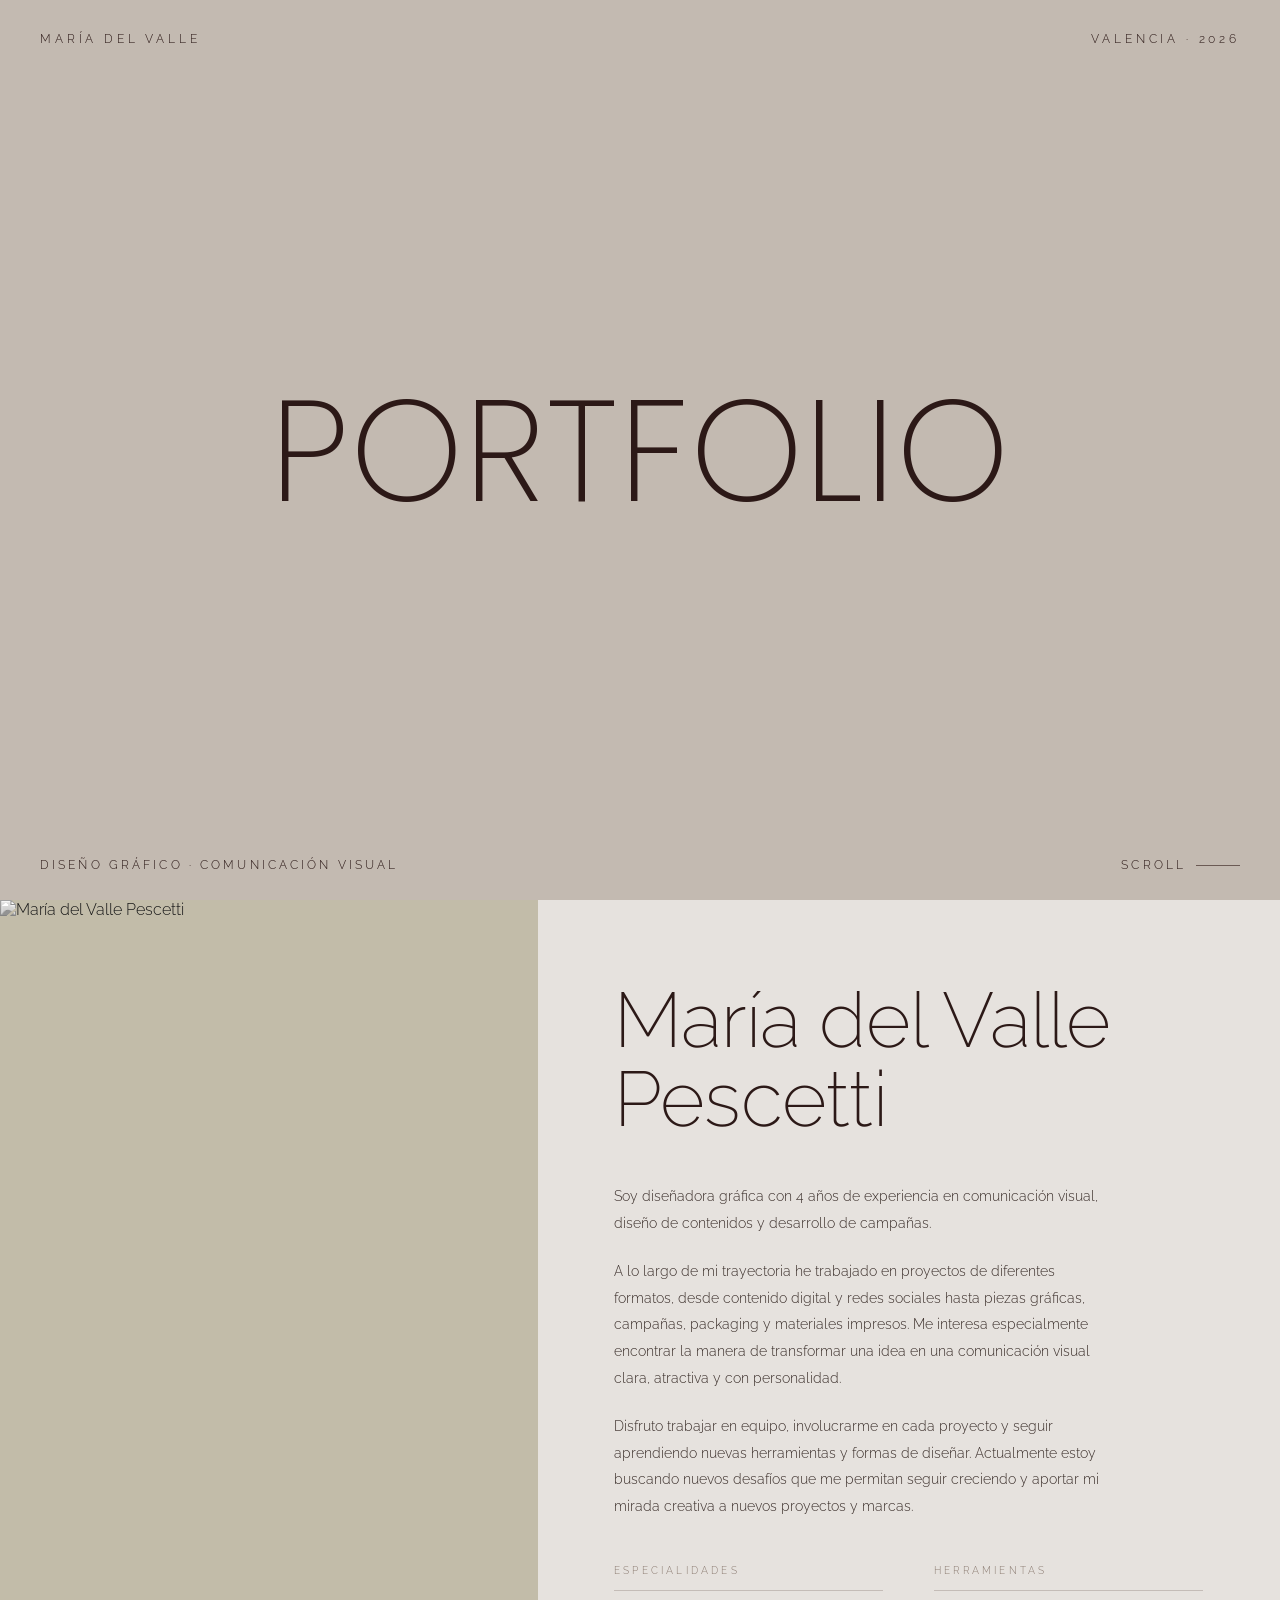
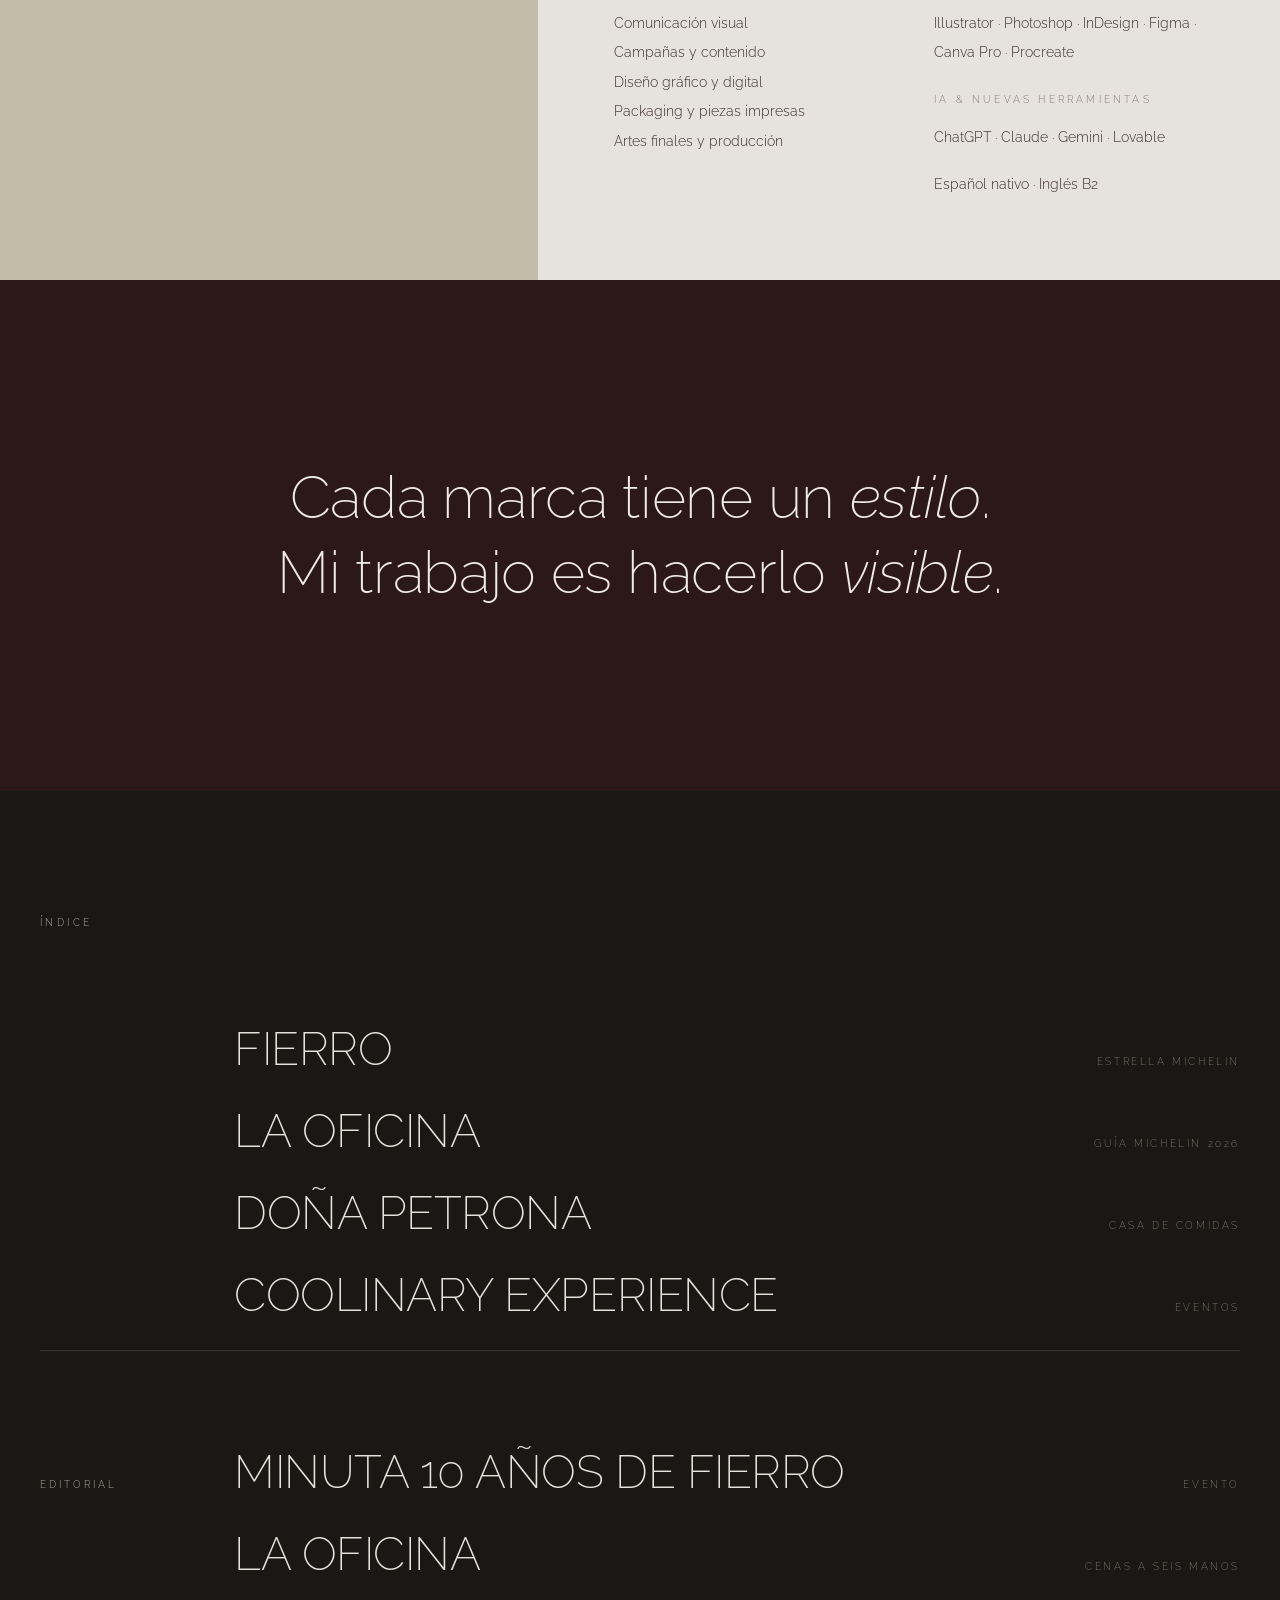
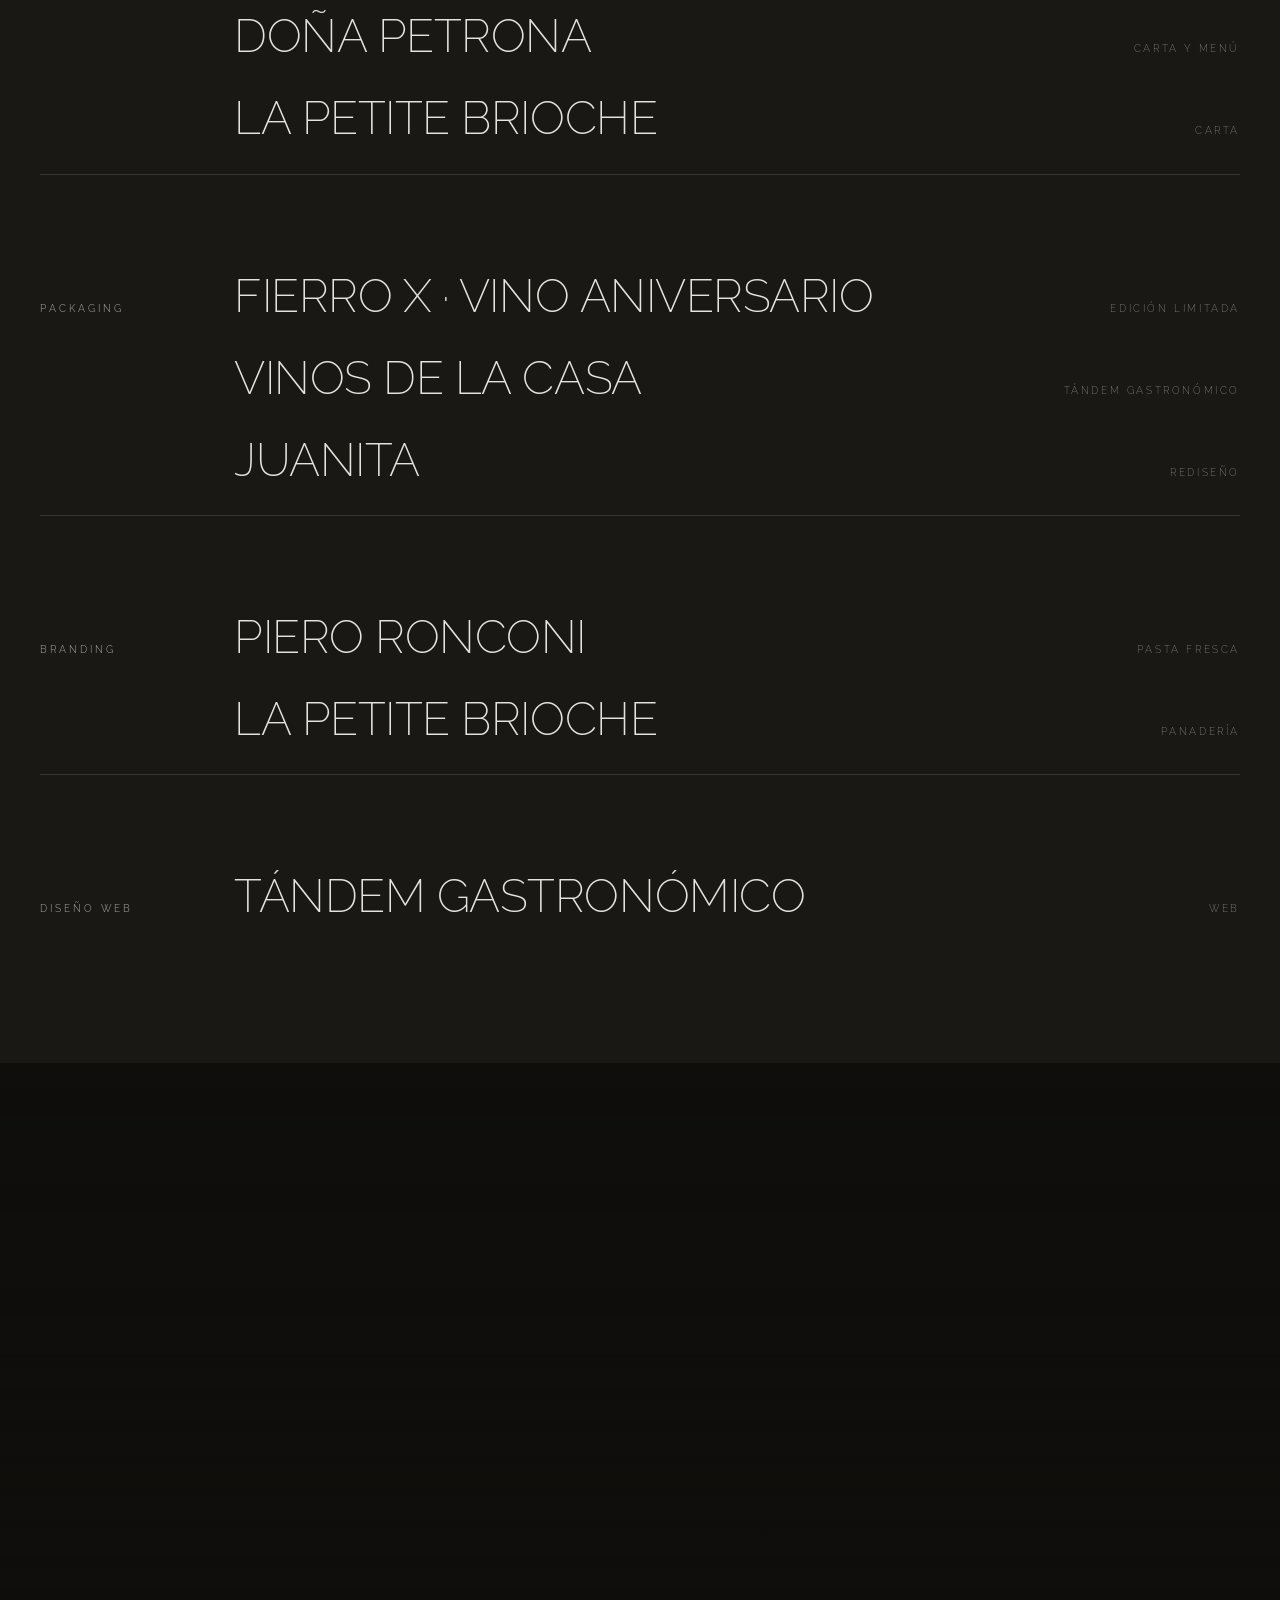
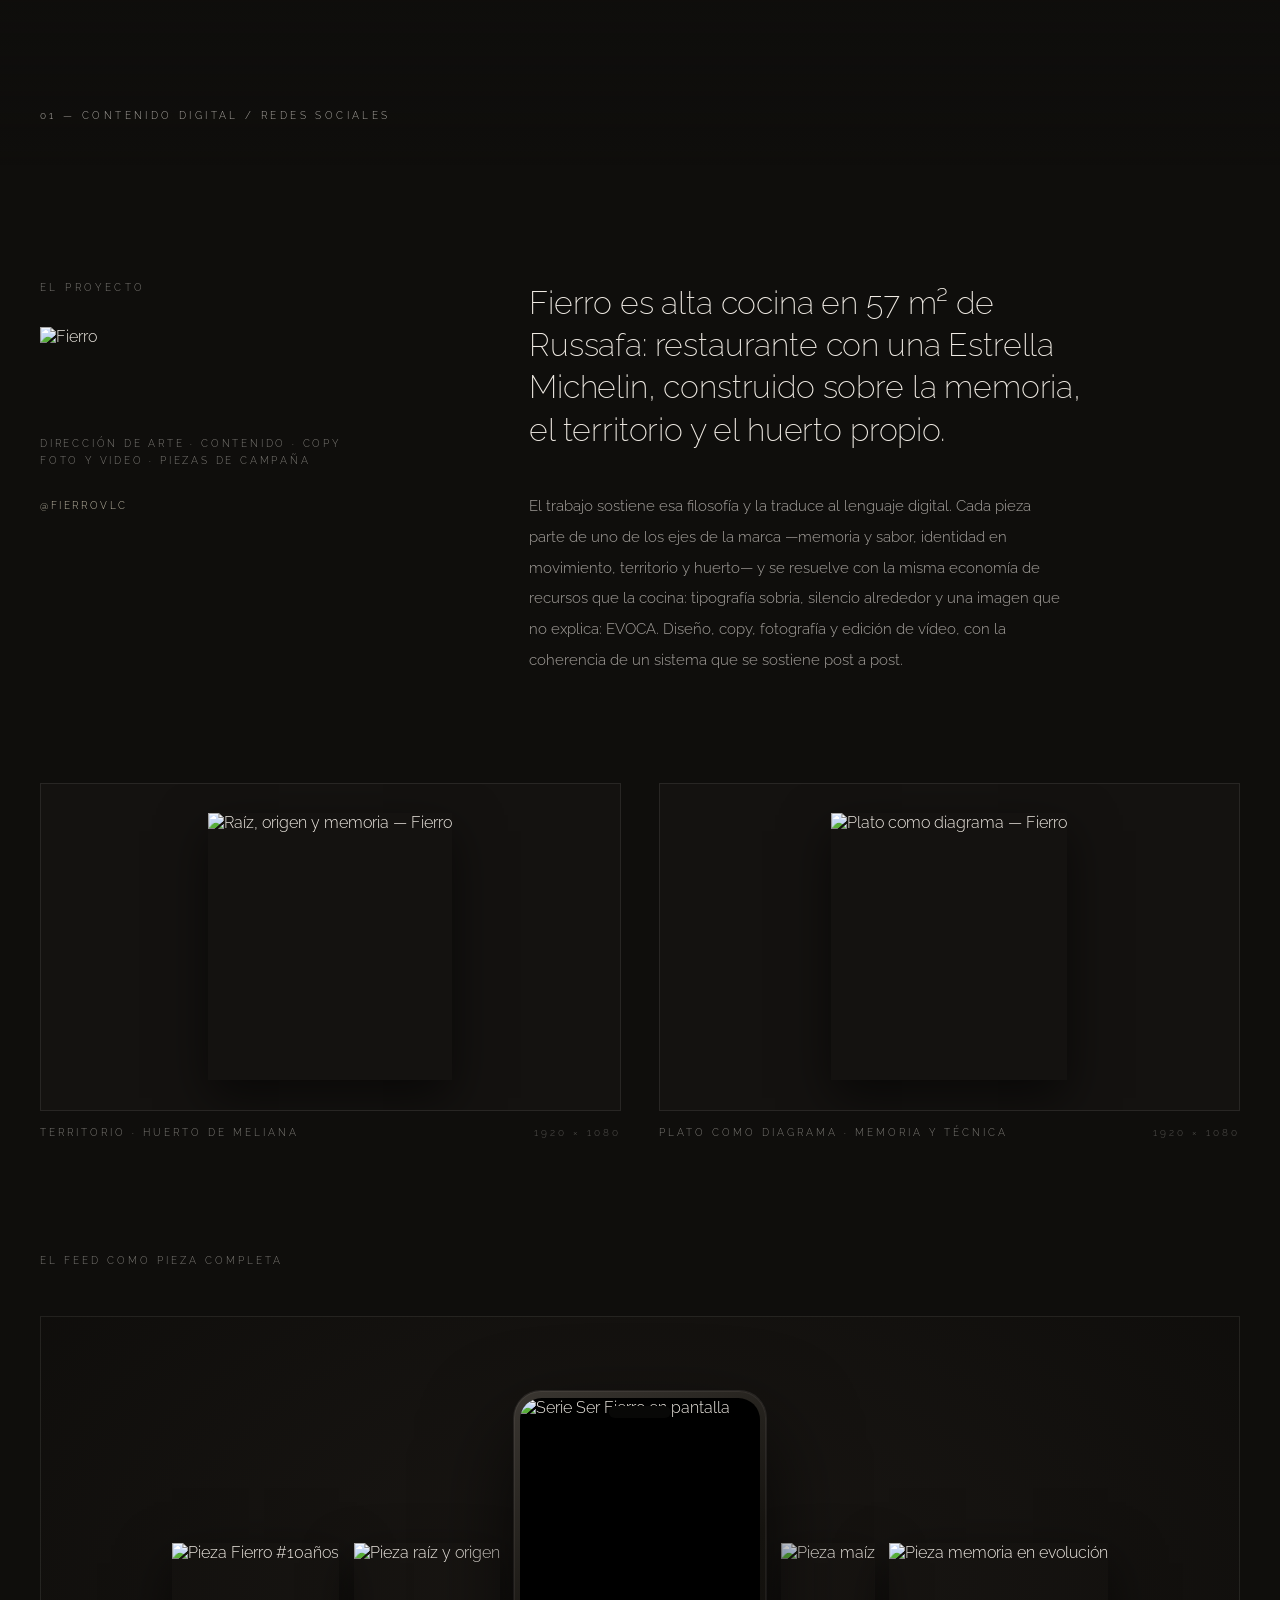
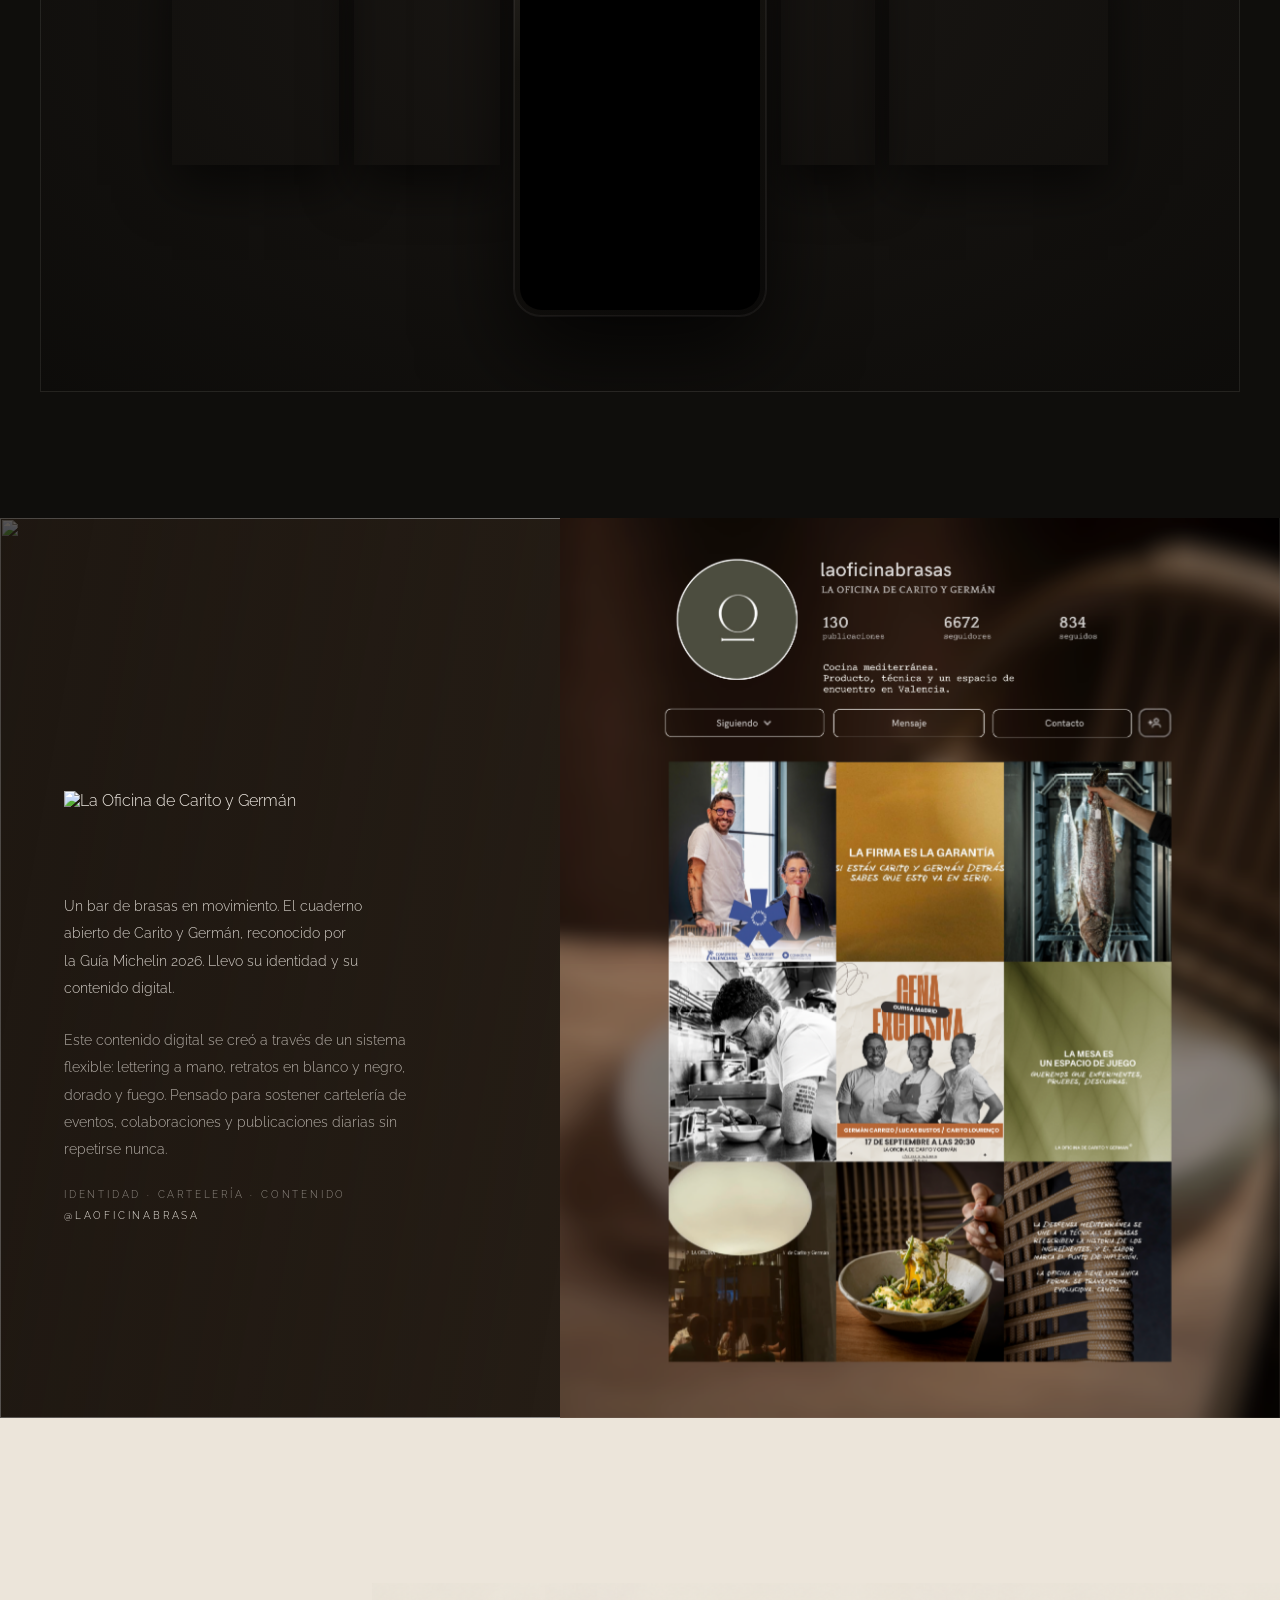
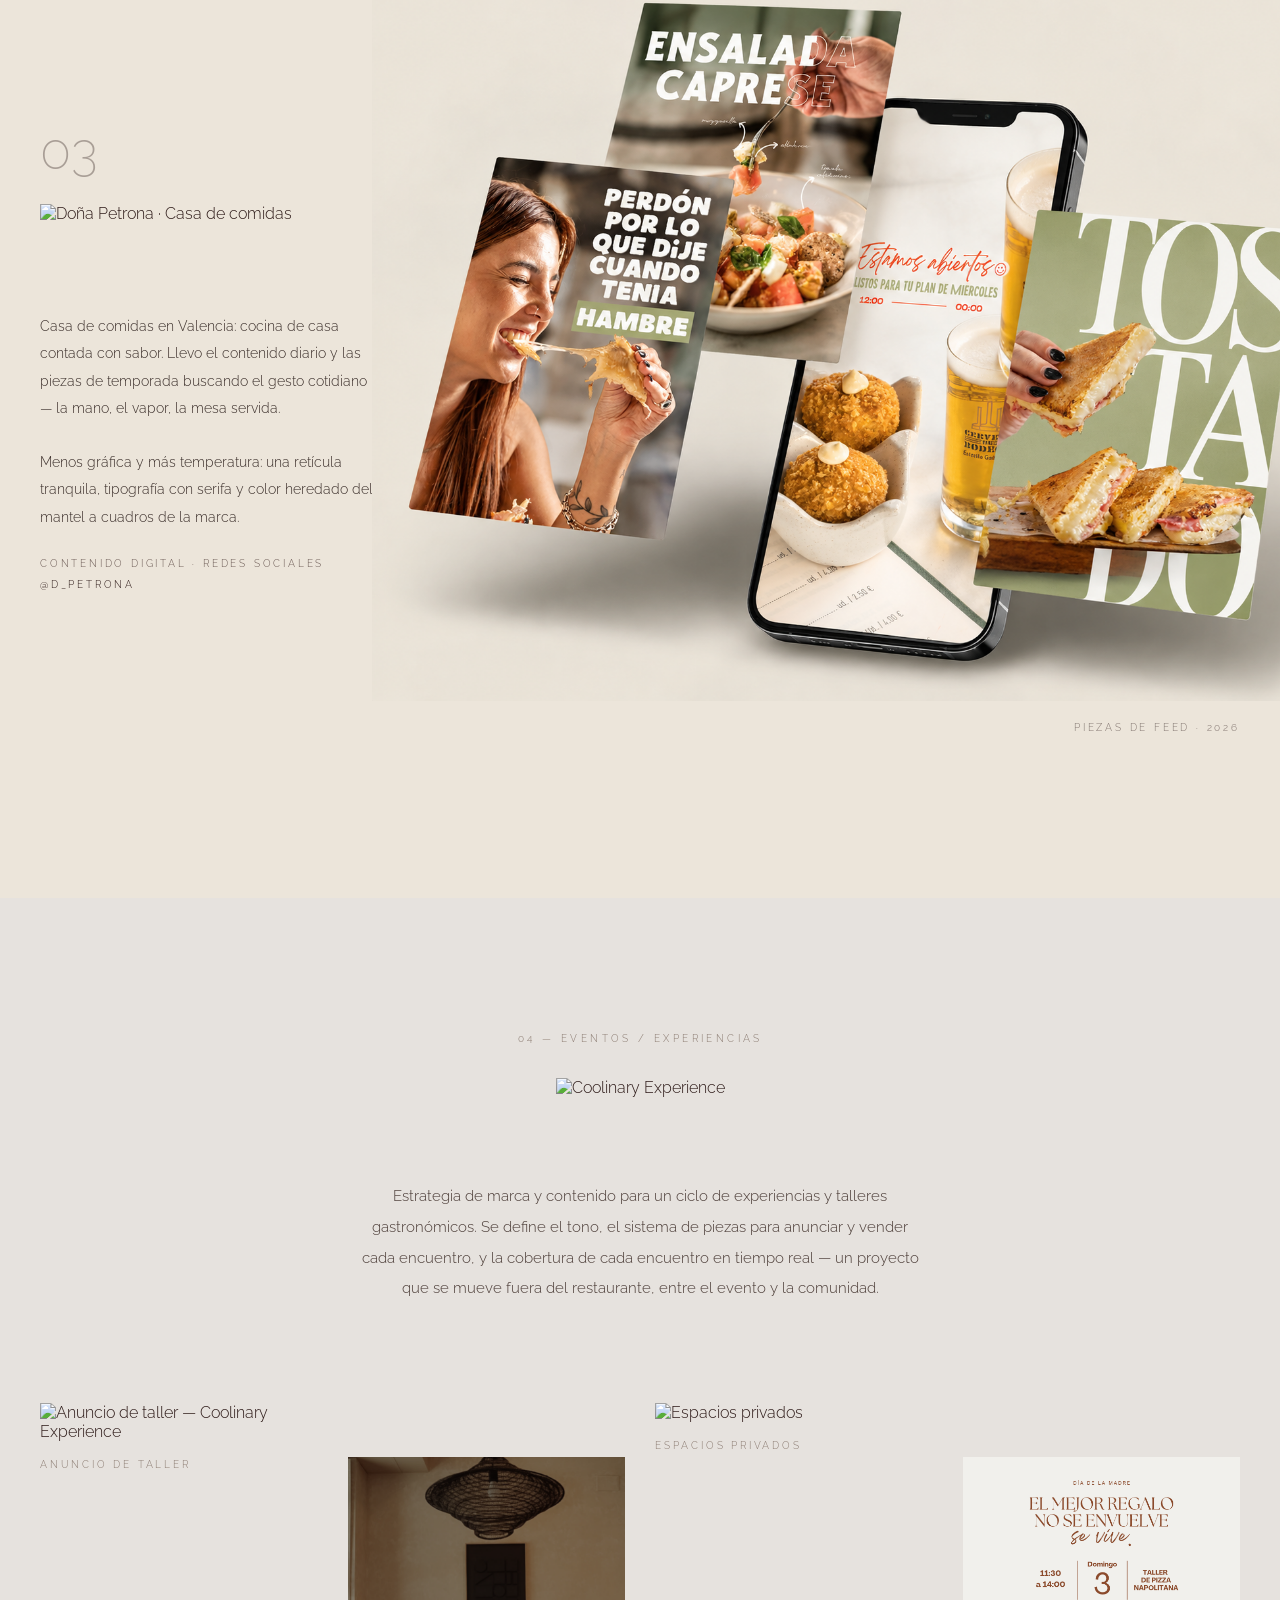
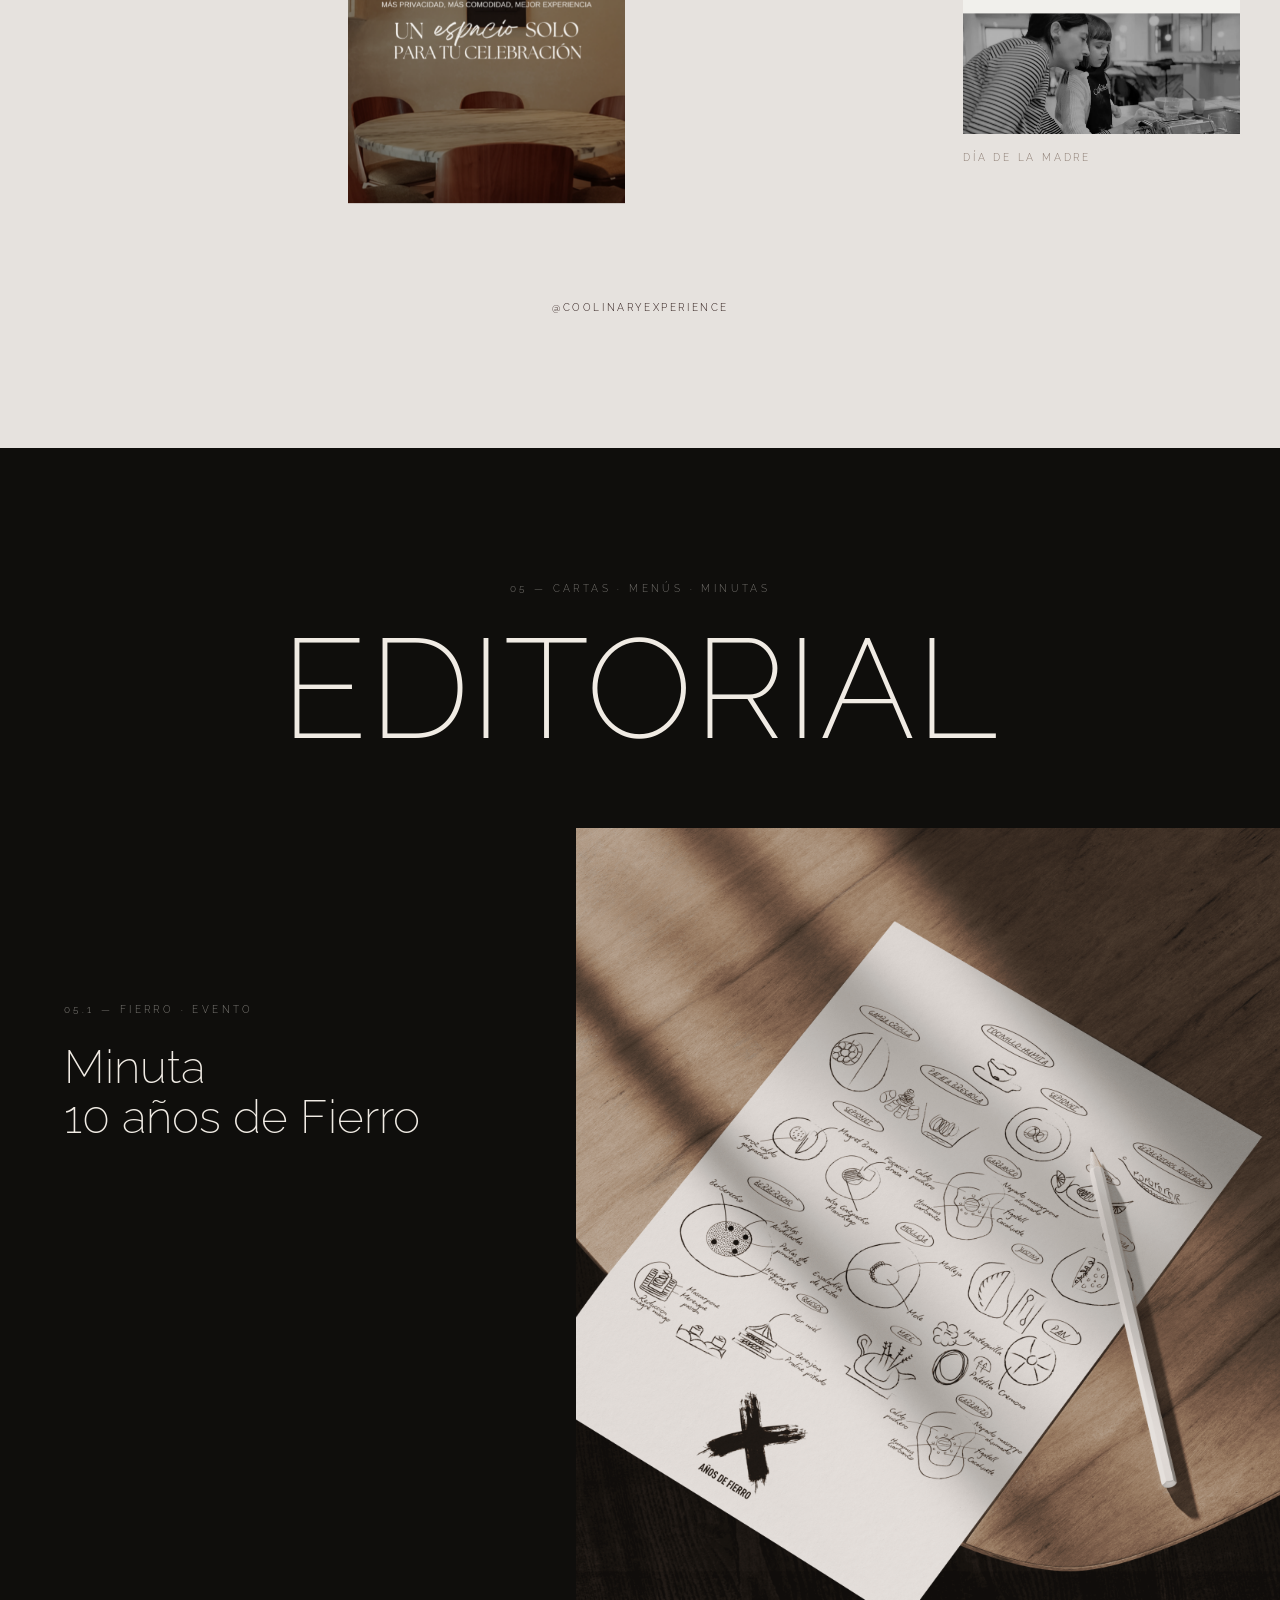
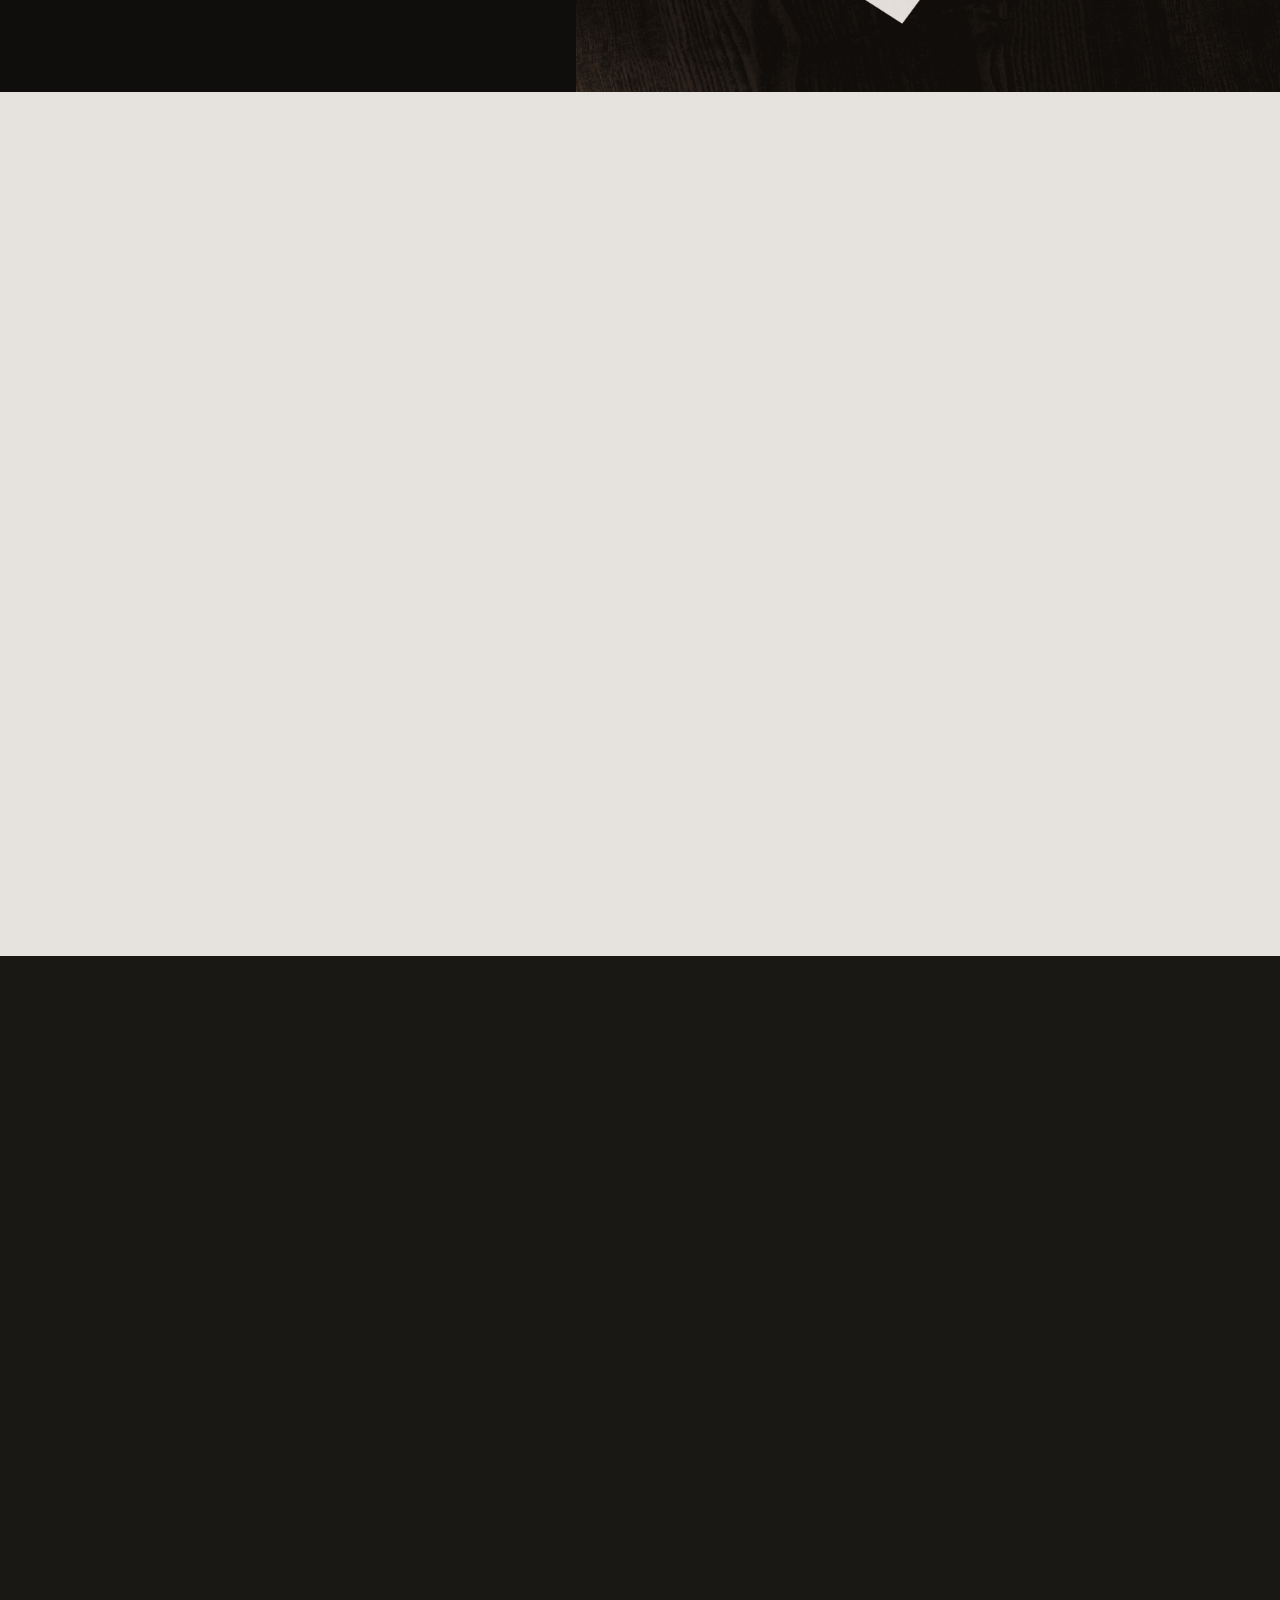
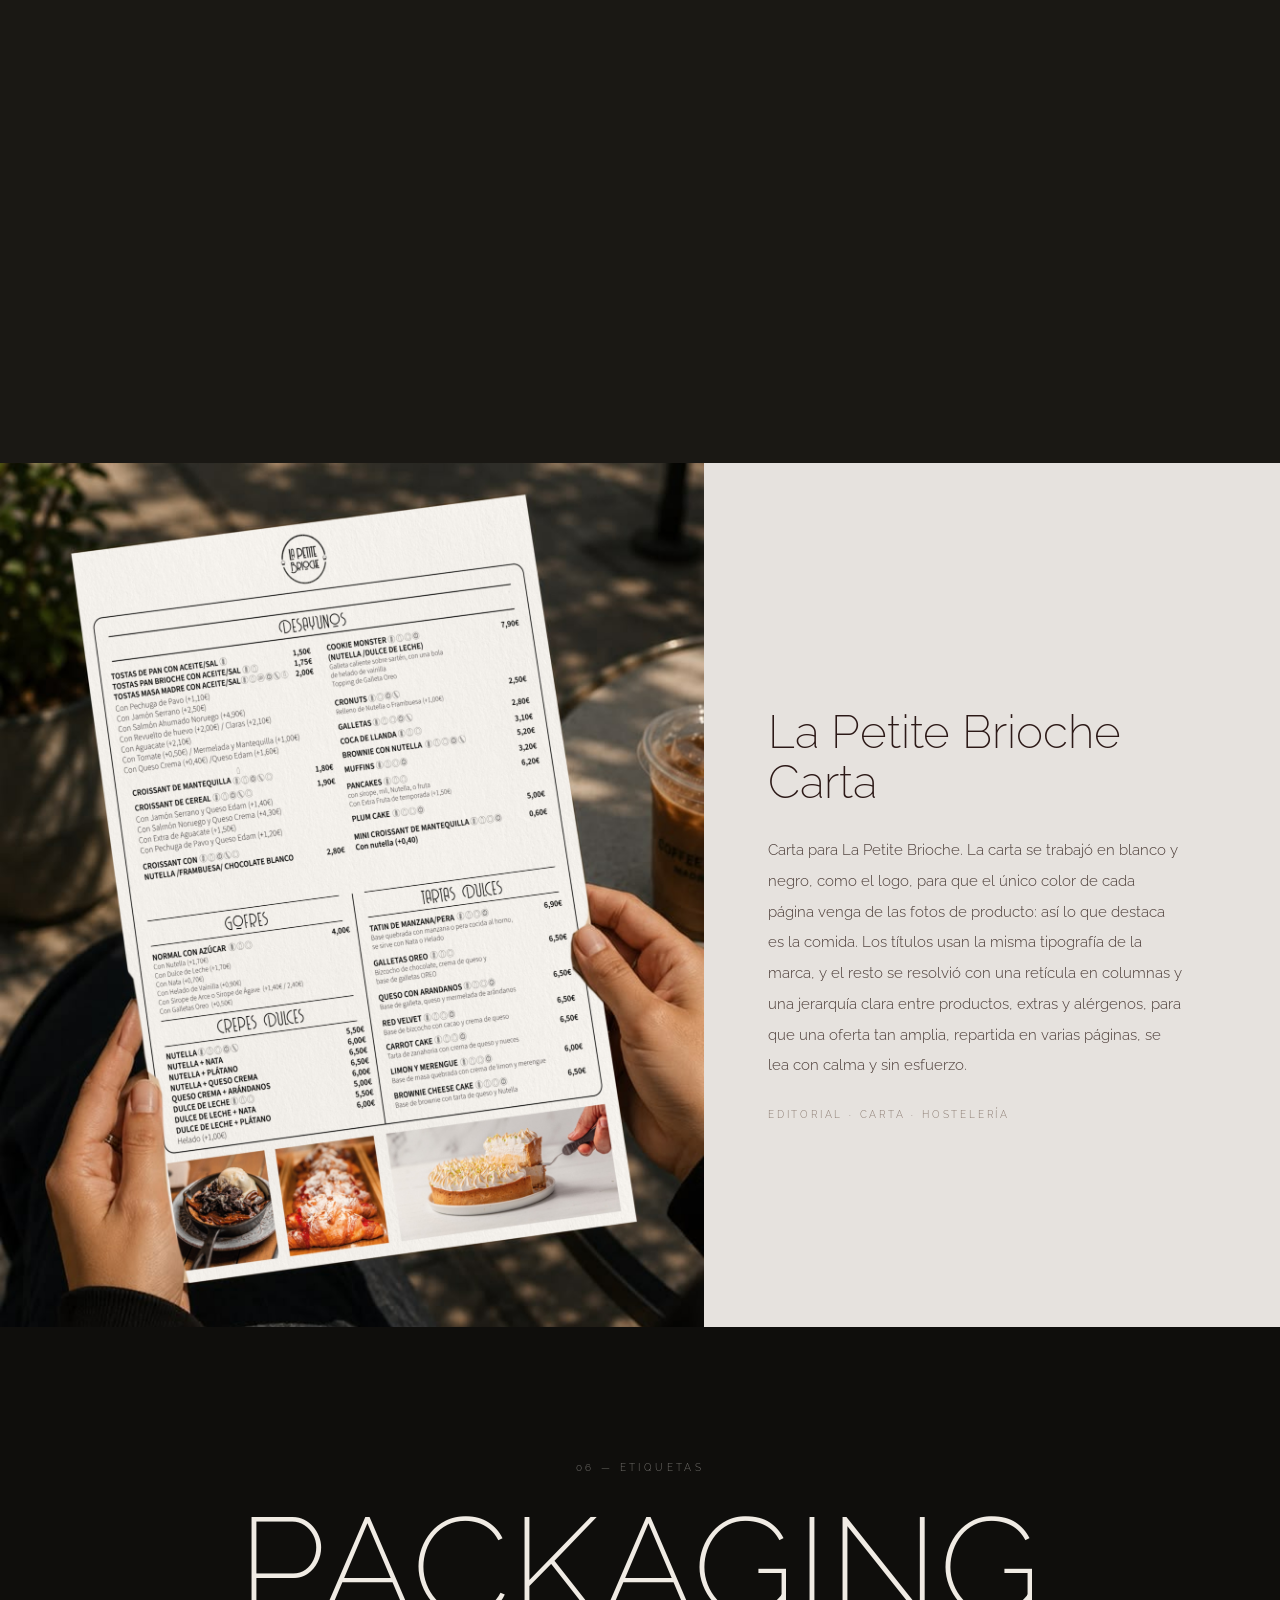
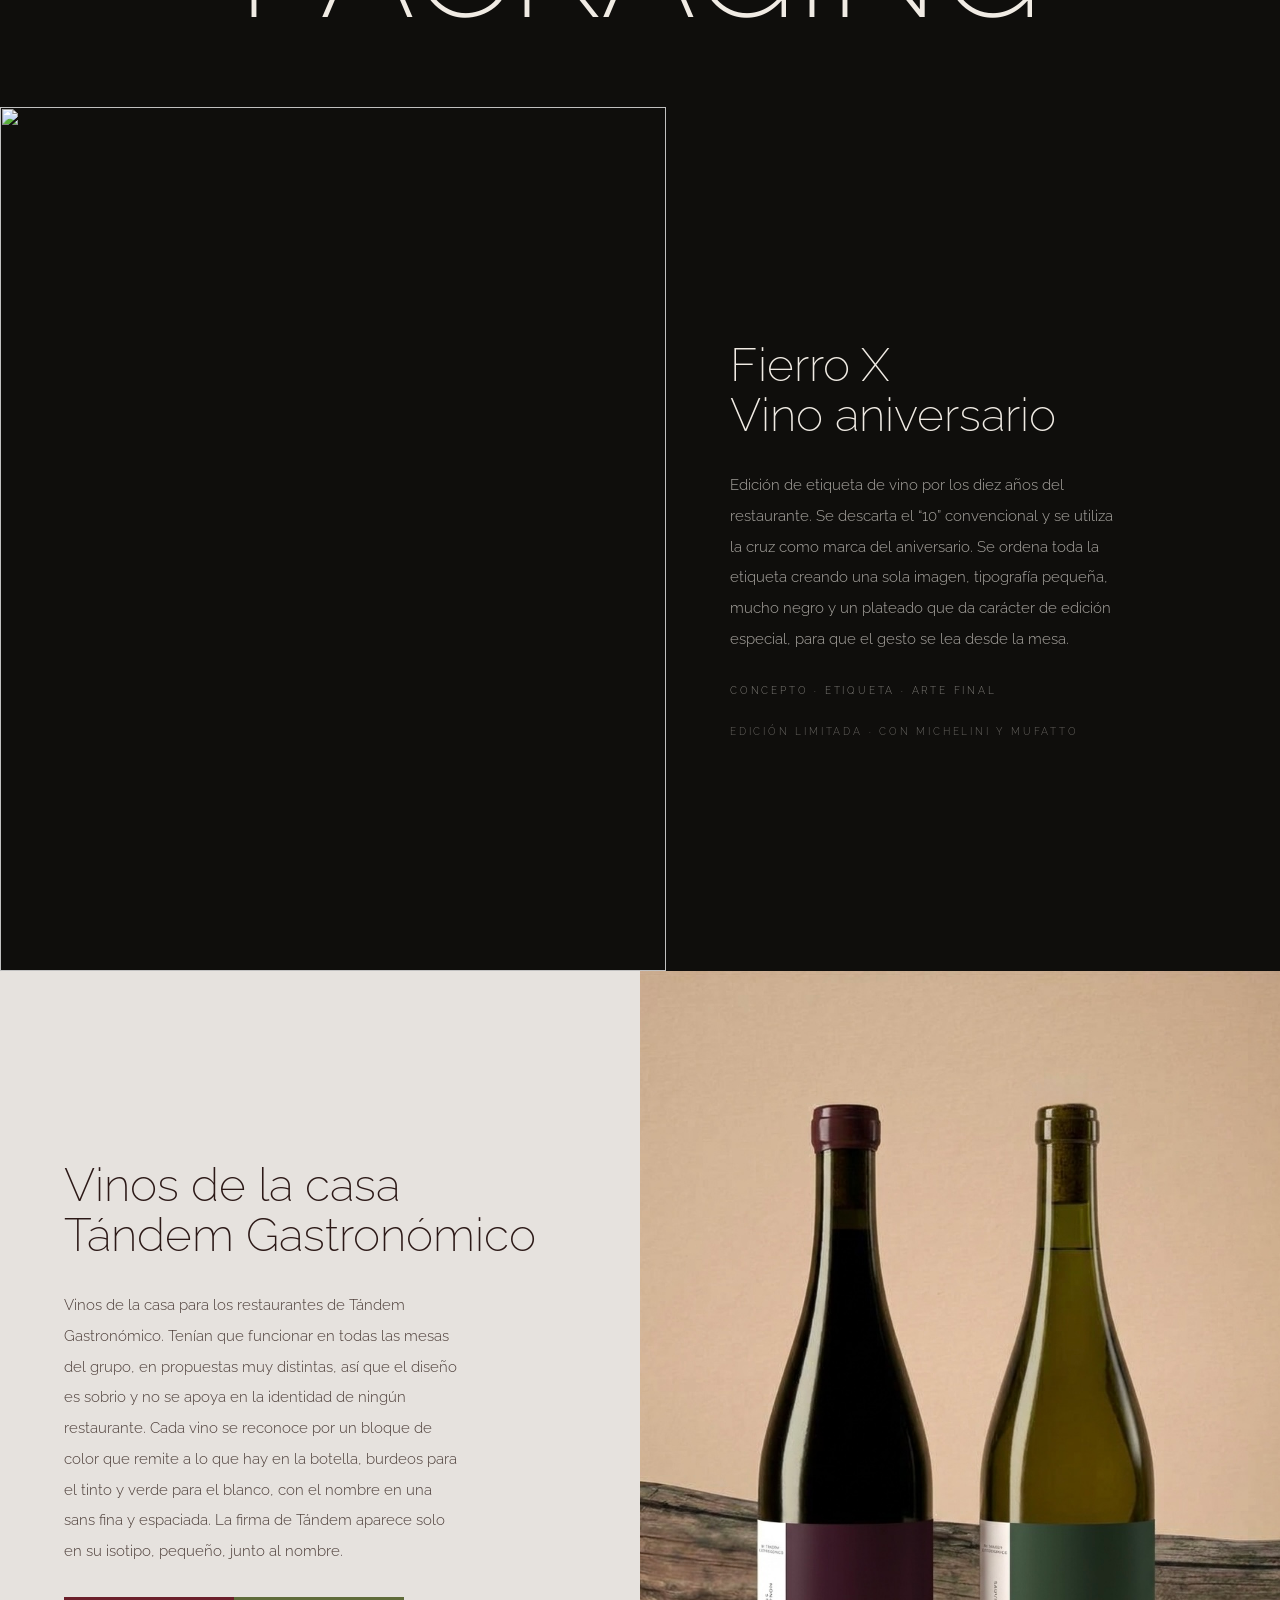
==== commit 53ec7cb9: "Fix web updater and image paths" ====
--- a/index.html
+++ b/index.html
@@ -60,7 +60,7 @@
     
     #ed-fierro, #ed-oficina, #ed-petrona, #ed-brioche { padding: 64px 22px !important; }
     [data-bleed] { min-height: 72vh !important; }
-    #petrona img[src="Mockup editorial de comida y café.png" data-alt="petrona-feed.jpg"] { width: 116% !important; margin-left: -8% !important; }
+    #petrona img[src="Mockup editorial de comida y diseño.png"] { width: 116% !important; margin-left: -8% !important; }
     [data-btxt] { padding: 56px 22px !important; }
   }
 </style>
@@ -177,7 +177,7 @@
 
   <section id="fierro" style="background:#0F0E0C;color:#F0EBE4">
     <div style="position:relative;height:78vh;overflow:hidden">
-      <img data-reveal="fade" data-parallax="0.07" src="FIERRO SALA NOCHE.JPG" data-alt="01Fierro_Sala.JPG|assets/fierro-sala.jpg" alt="Sala de Fierro" style="position:absolute;inset:-8% 0;width:100%;height:116%;object-fit:cover;opacity:0.85">
+      <img data-reveal="fade" data-parallax="0.07" src="01Fierro_Sala.JPG" data-alt="assets/fierro-sala.jpg" alt="Sala de Fierro" style="position:absolute;inset:-8% 0;width:100%;height:116%;object-fit:cover;opacity:0.85">
       <div style="position:absolute;inset:0;background:linear-gradient(180deg,rgba(15,14,12,0.25),rgba(15,14,12,0.05) 40%,rgba(15,14,12,0.95))"></div>
       <span data-reveal="fade" data-delay="200" style="position:absolute;left:40px;bottom:44px;font-size:10px;letter-spacing:0.34em;text-transform:uppercase;color:rgba(240,235,228,0.7)">01 — Contenido digital / Redes sociales</span>
     </div>
@@ -275,7 +275,7 @@
           <a data-reveal="fade" data-delay="300" href="https://instagram.com/d_petrona" target="_blank" rel="noopener" style="color:#2C1917">@d_petrona</a>
         </div>
       </div><div style="display:flex;flex-direction:column;gap:clamp(18px,2.4vh,30px);min-width:0">
-        <img data-reveal="up" src="Mockup editorial de comida y café.png" data-alt="petrona-feed.jpg" alt="Piezas para el feed de Doña Petrona" style="display:block;width:118%;max-width:none;height:auto;margin-left:-8%">
+        <img data-reveal="up" src="Mockup editorial de comida y diseño.png" data-alt="petrona-feed.png" alt="Piezas para el feed de Doña Petrona" style="display:block;width:118%;max-width:none;height:auto;margin-left:-8%">
         <span data-reveal="fade" data-delay="200" style="align-self:flex-end;font-size:10px;letter-spacing:0.28em;text-transform:uppercase;color:rgba(44,25,23,0.55)">Piezas de feed · 2026</span>
       </div>
 
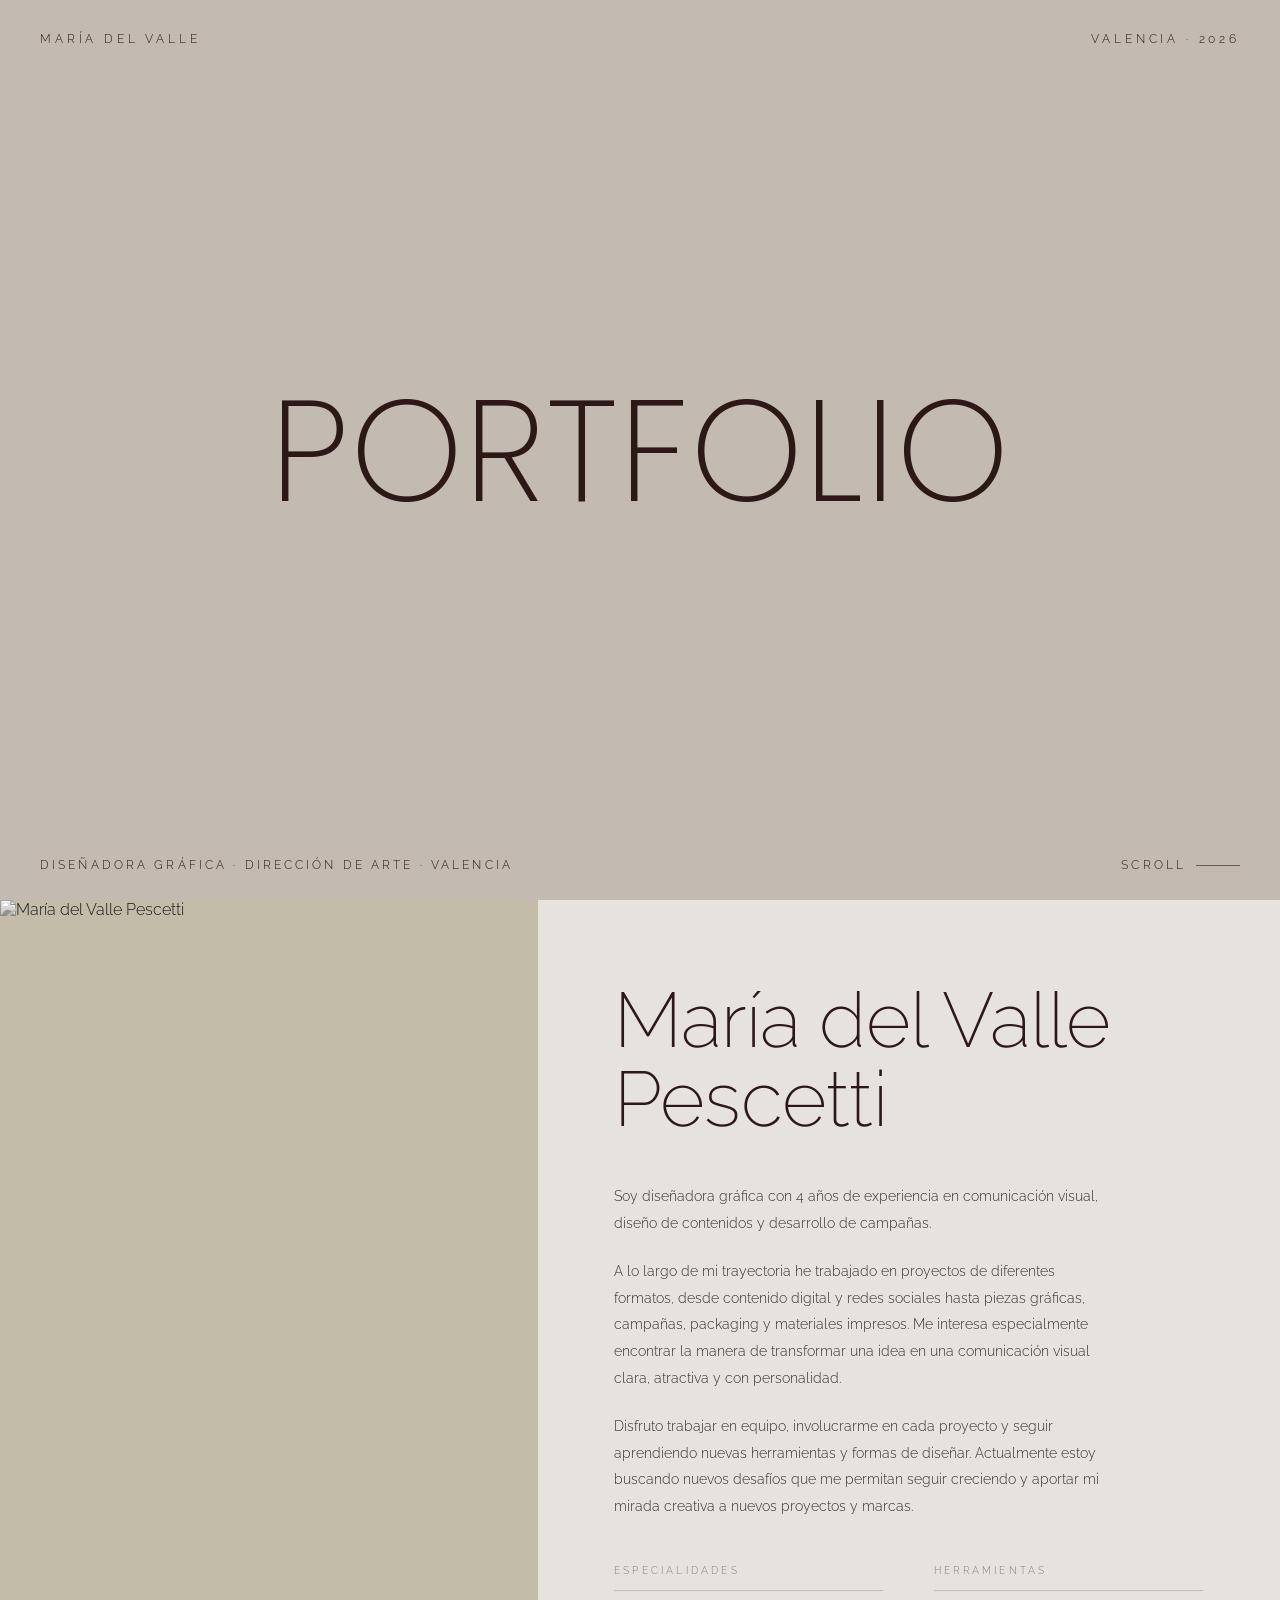
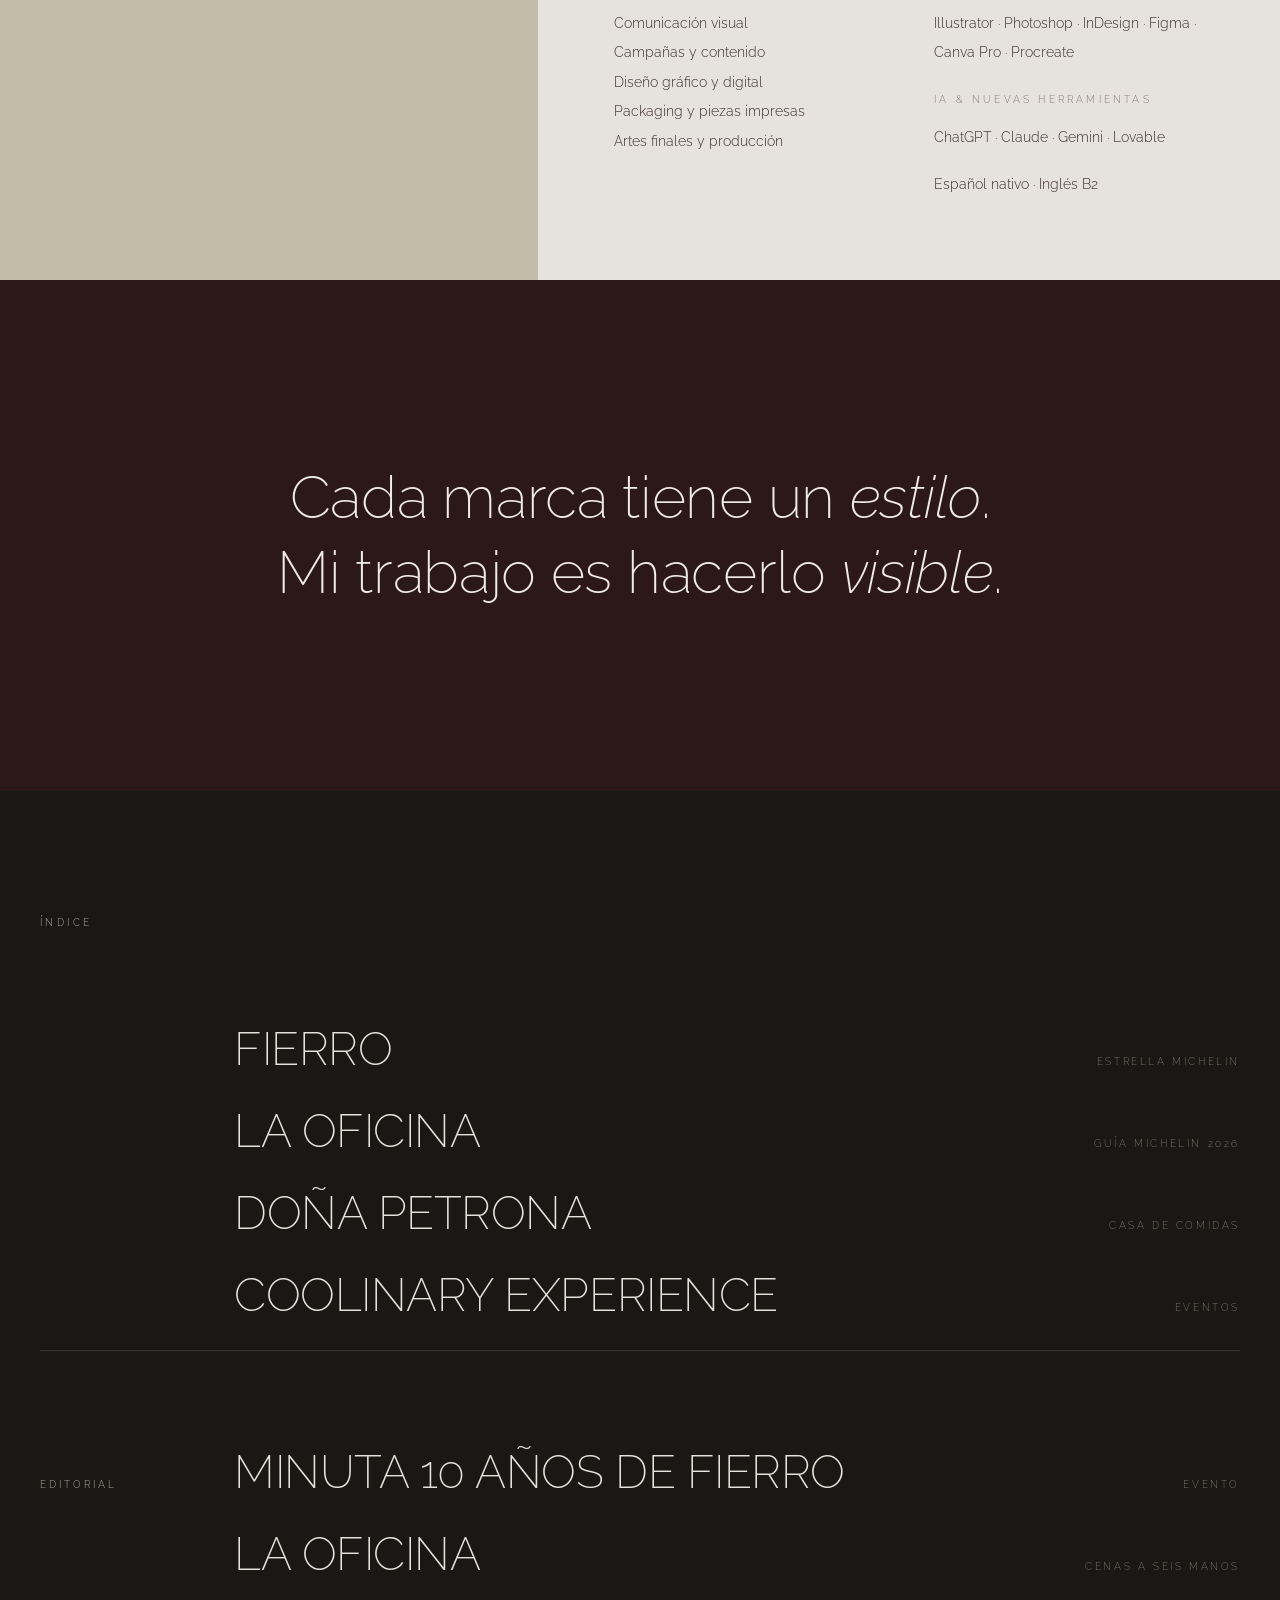
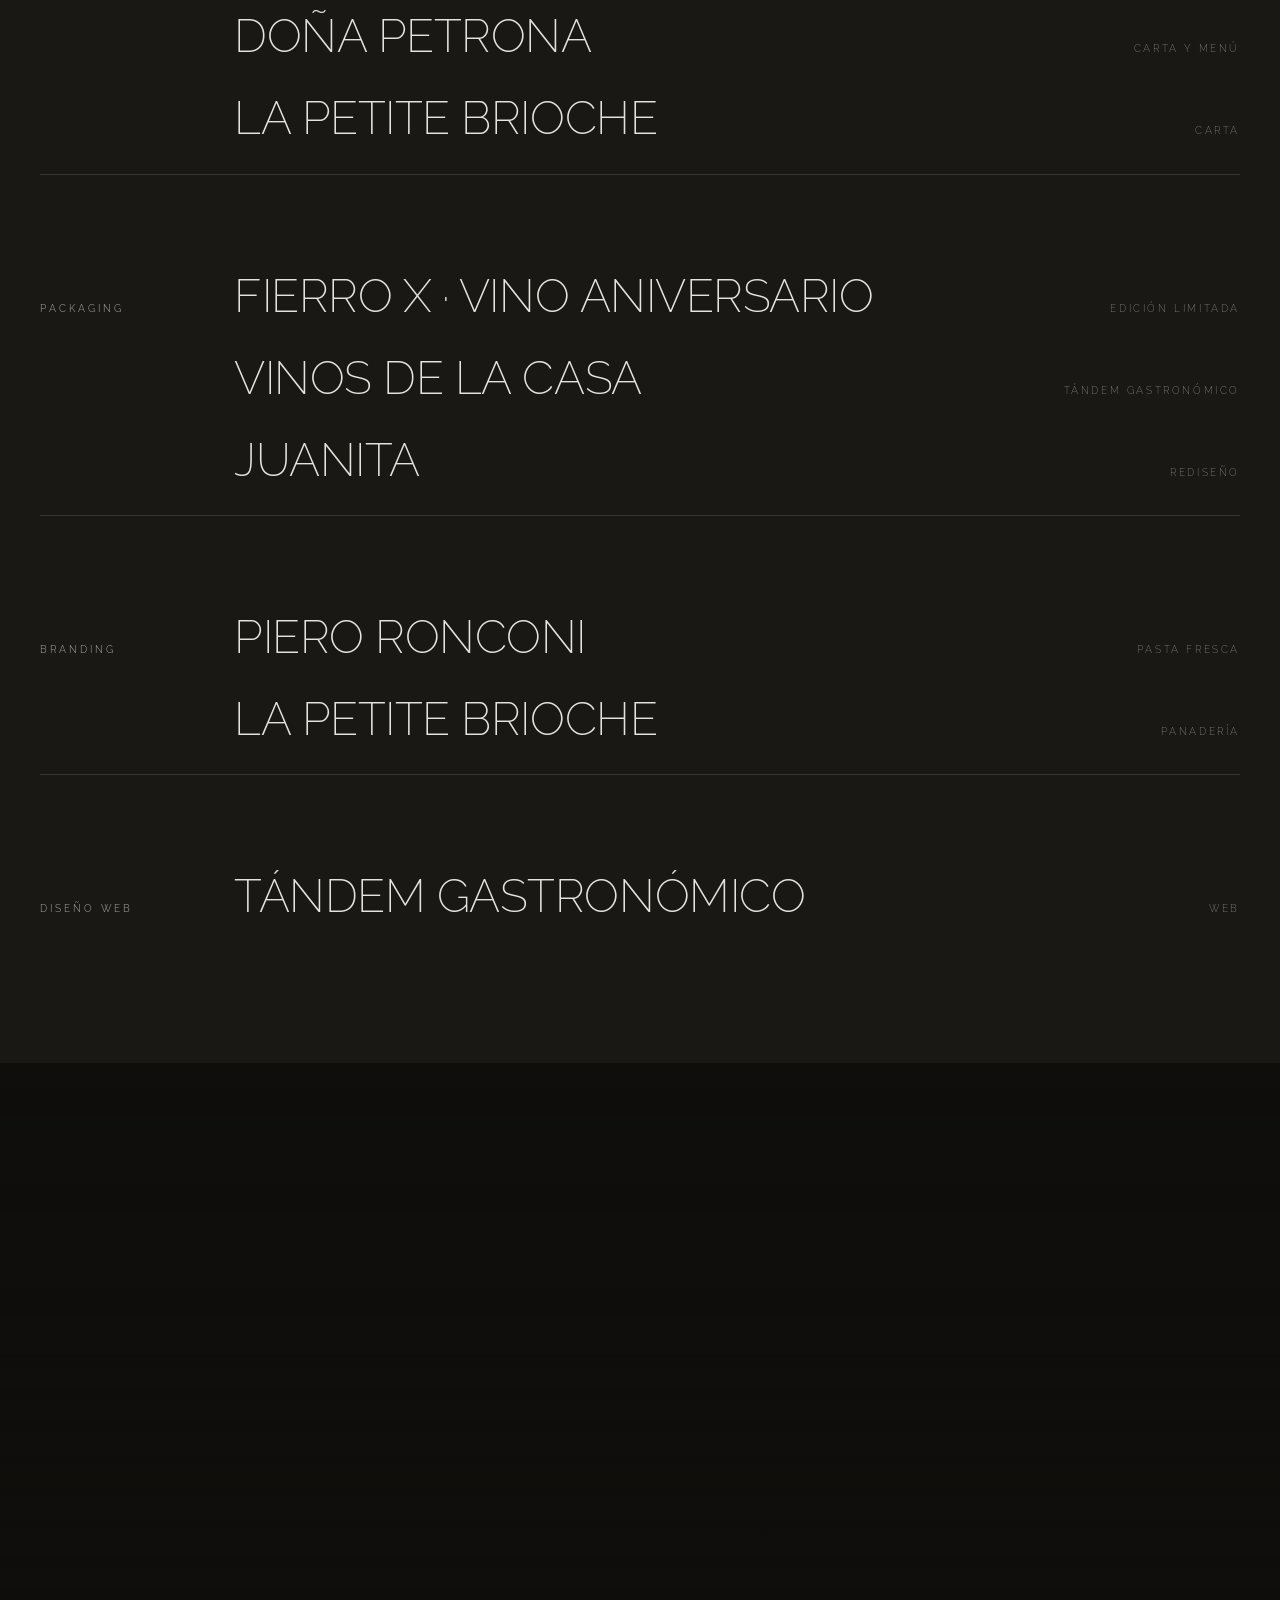
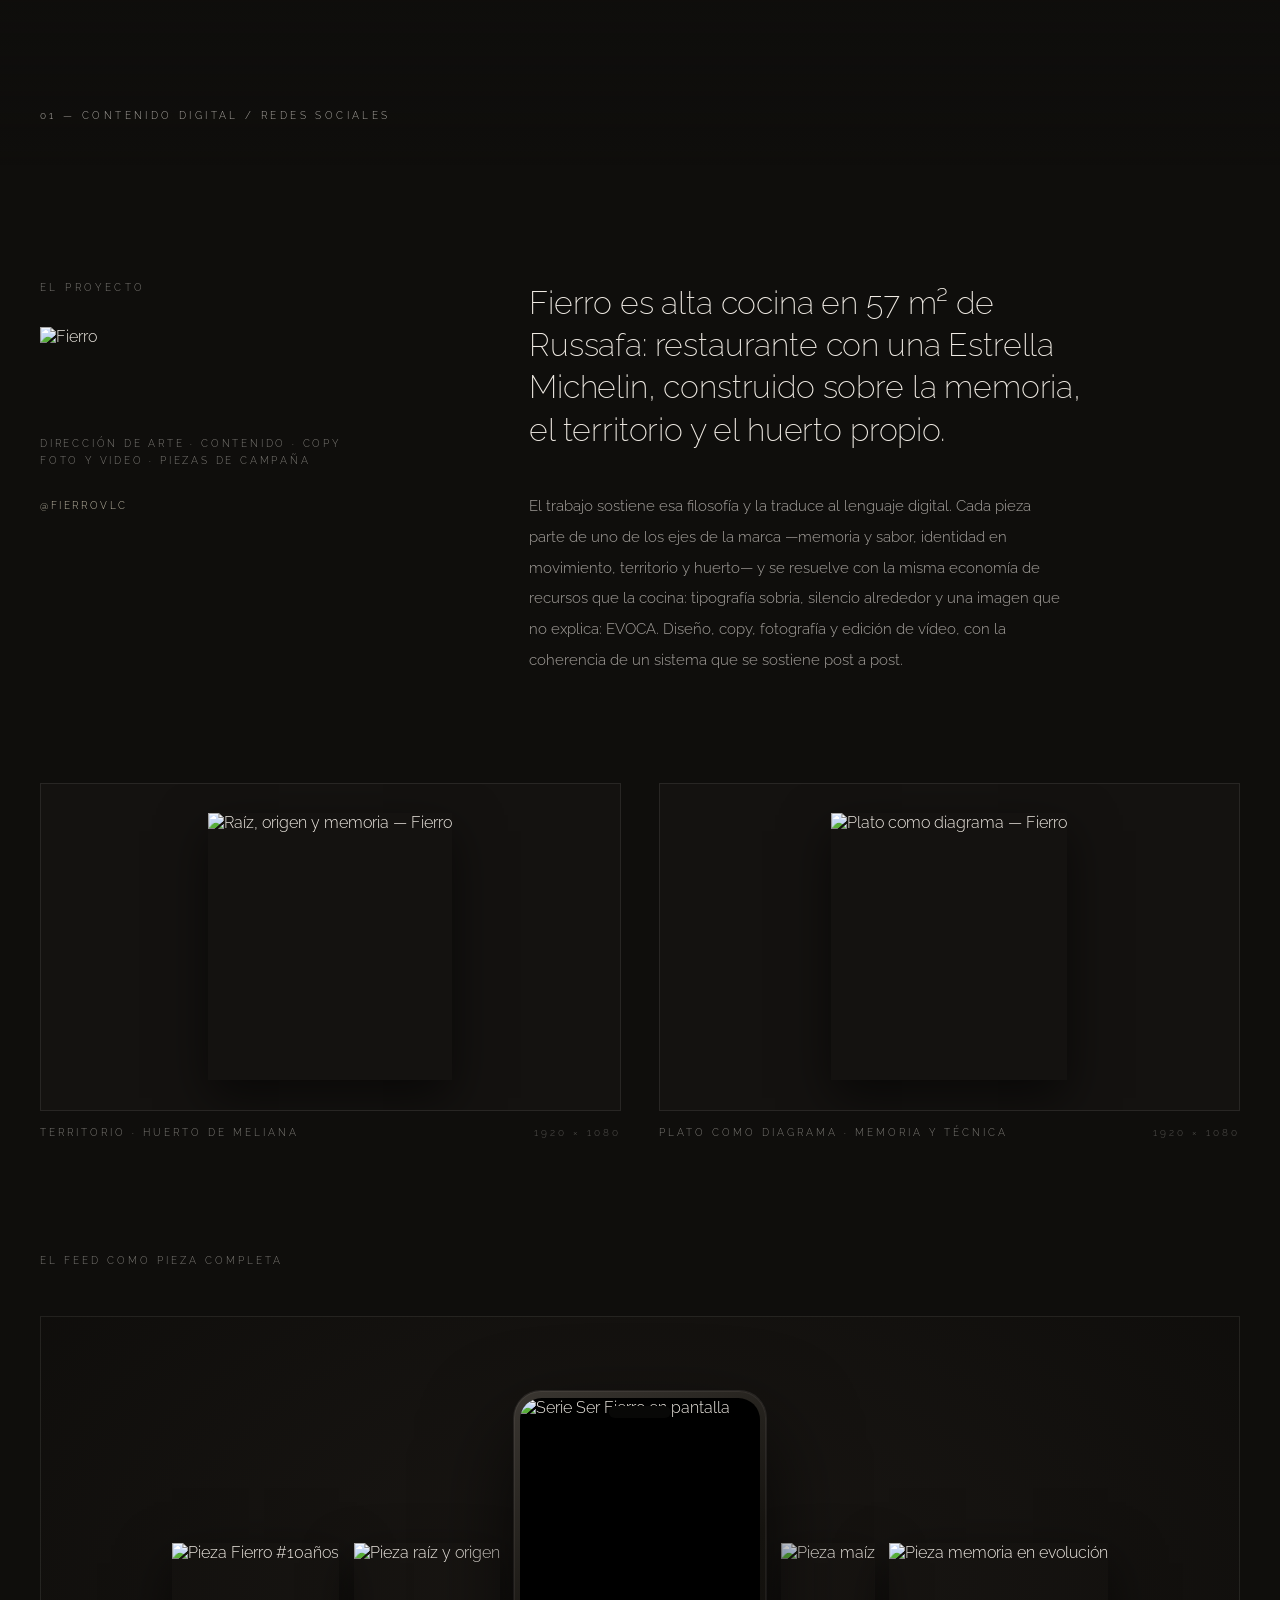
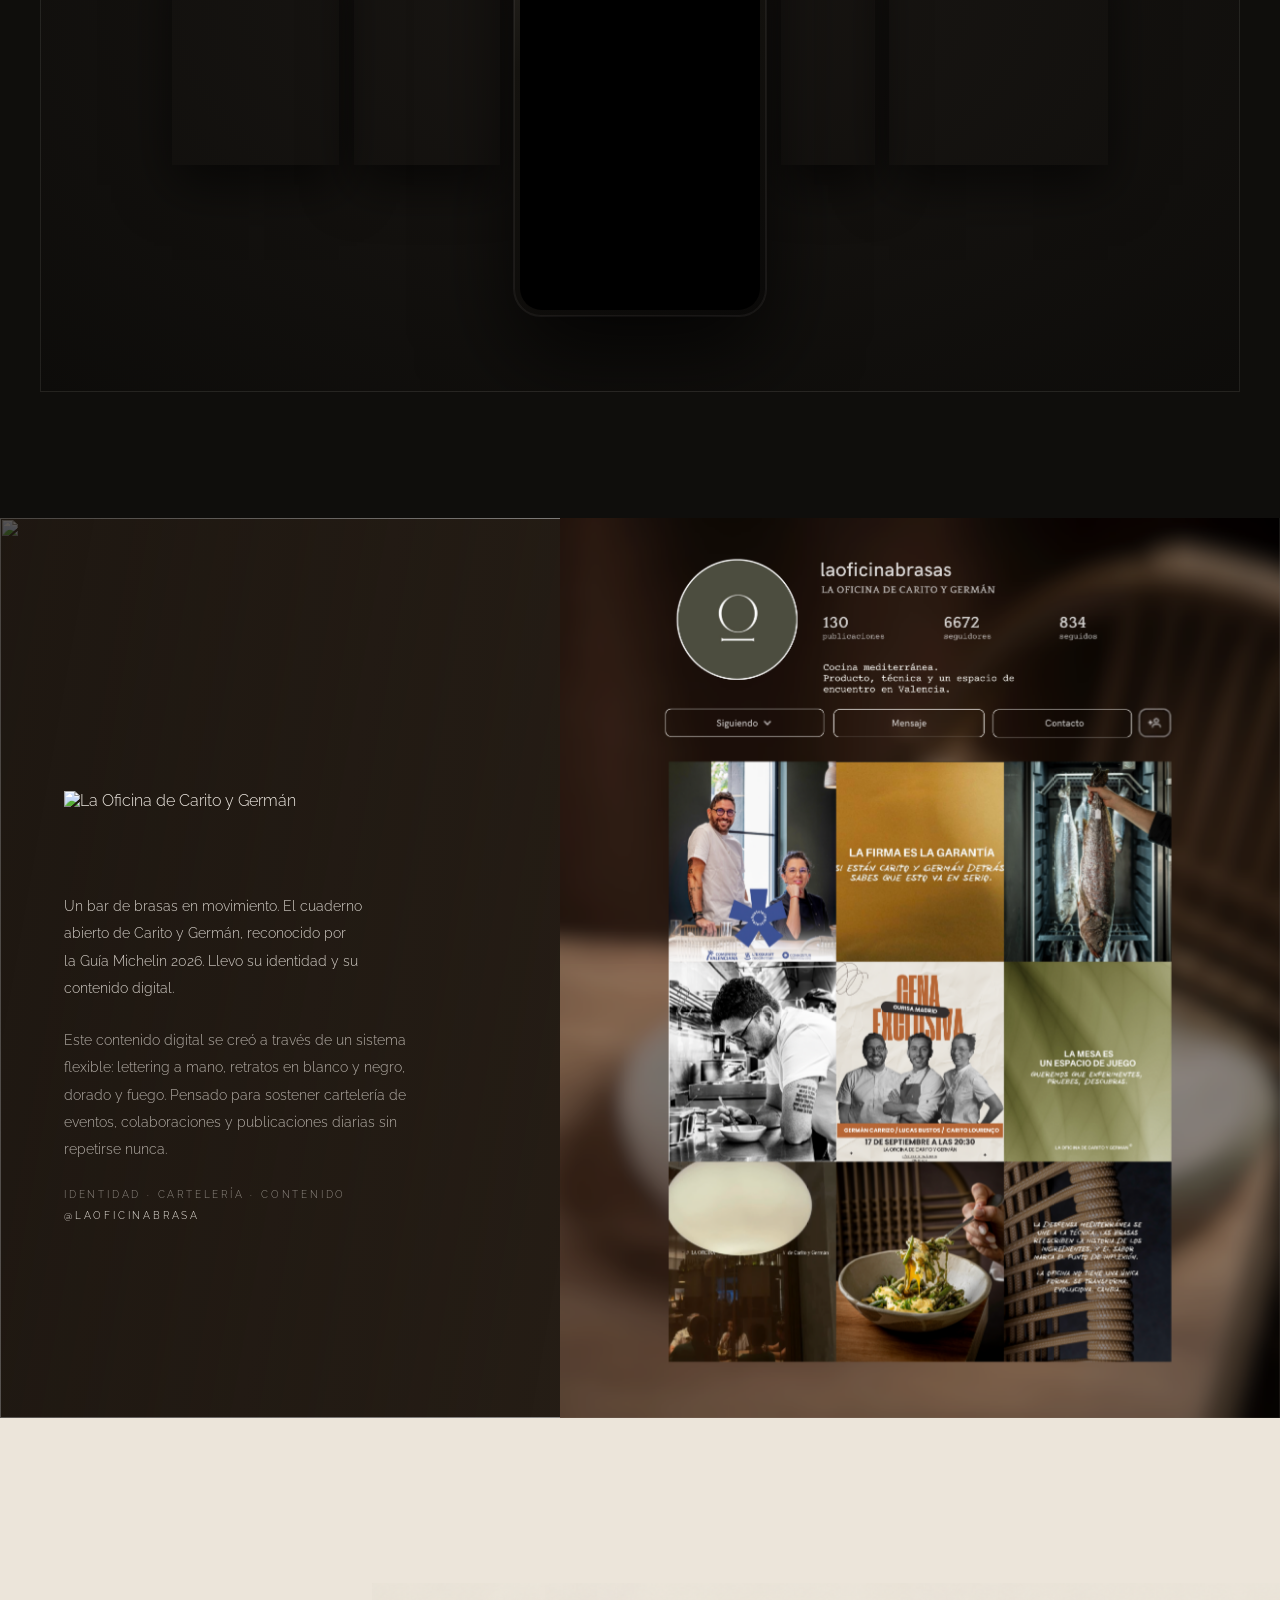
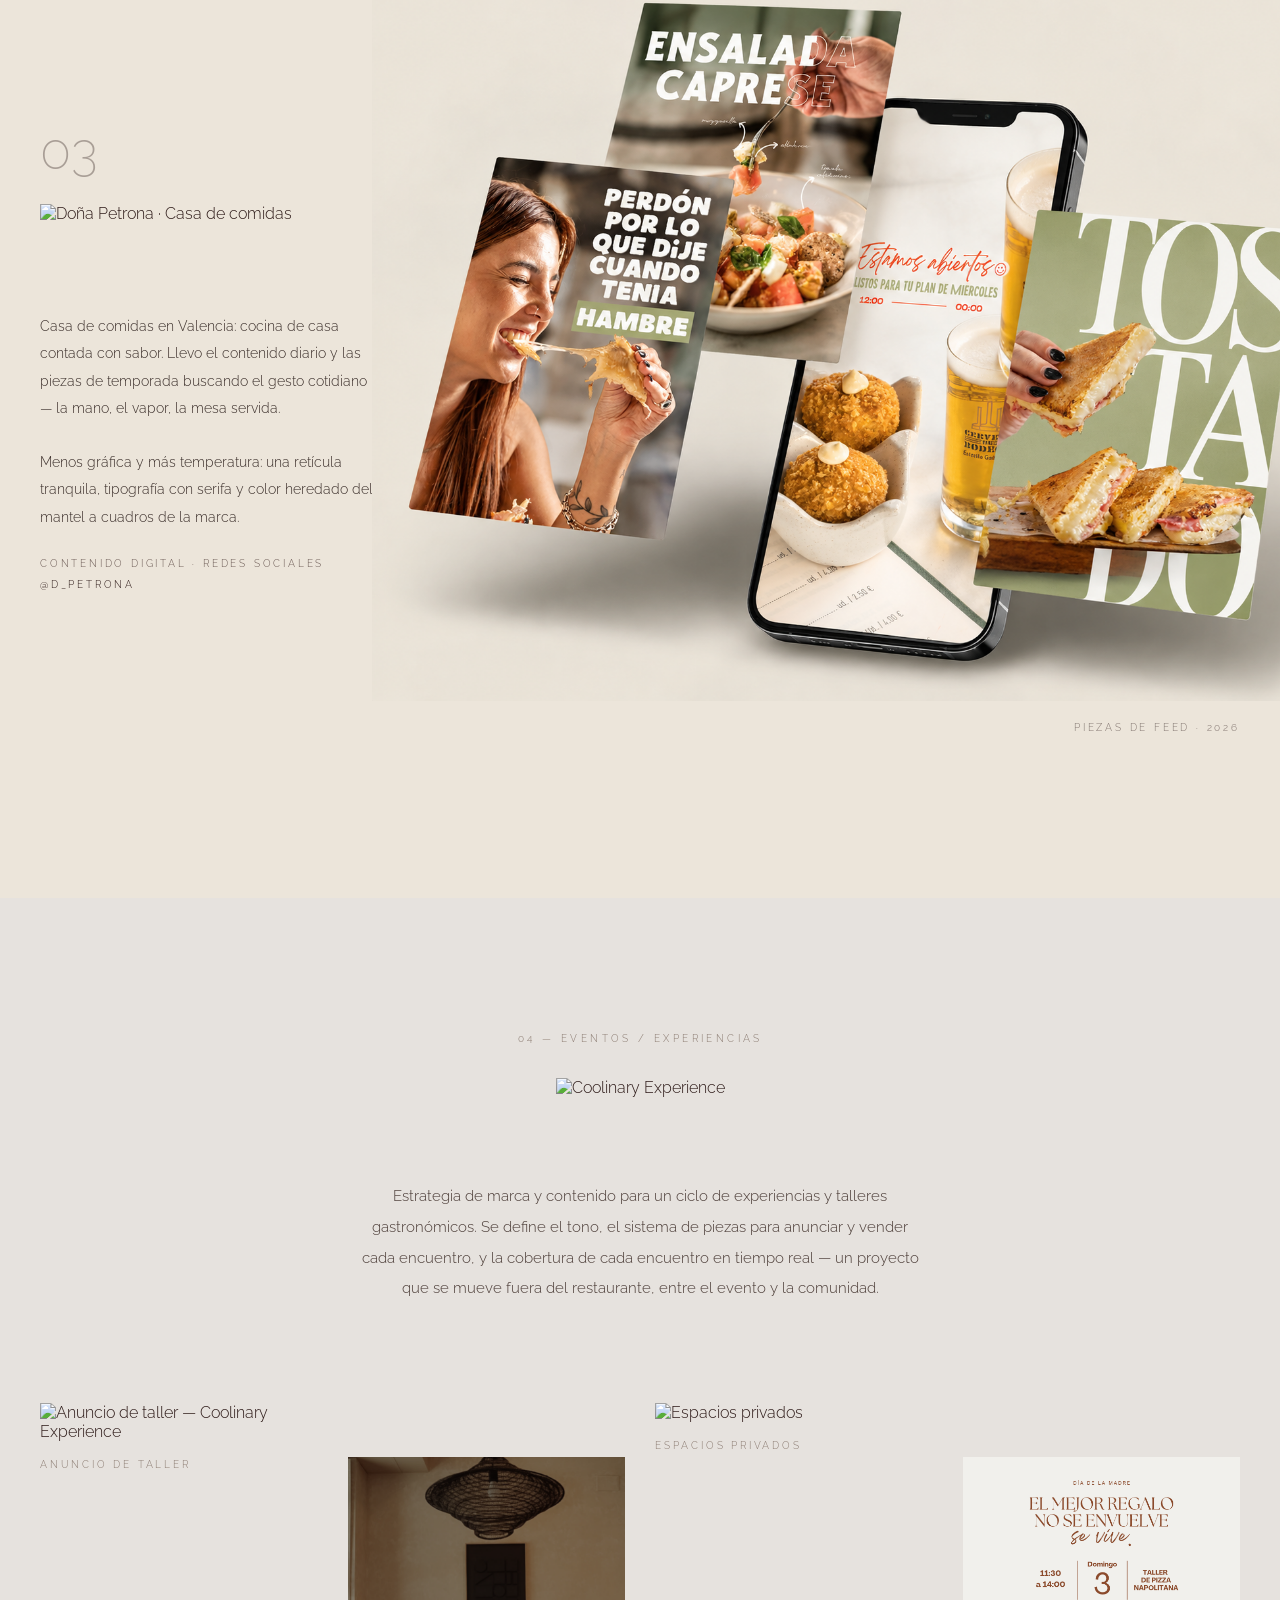
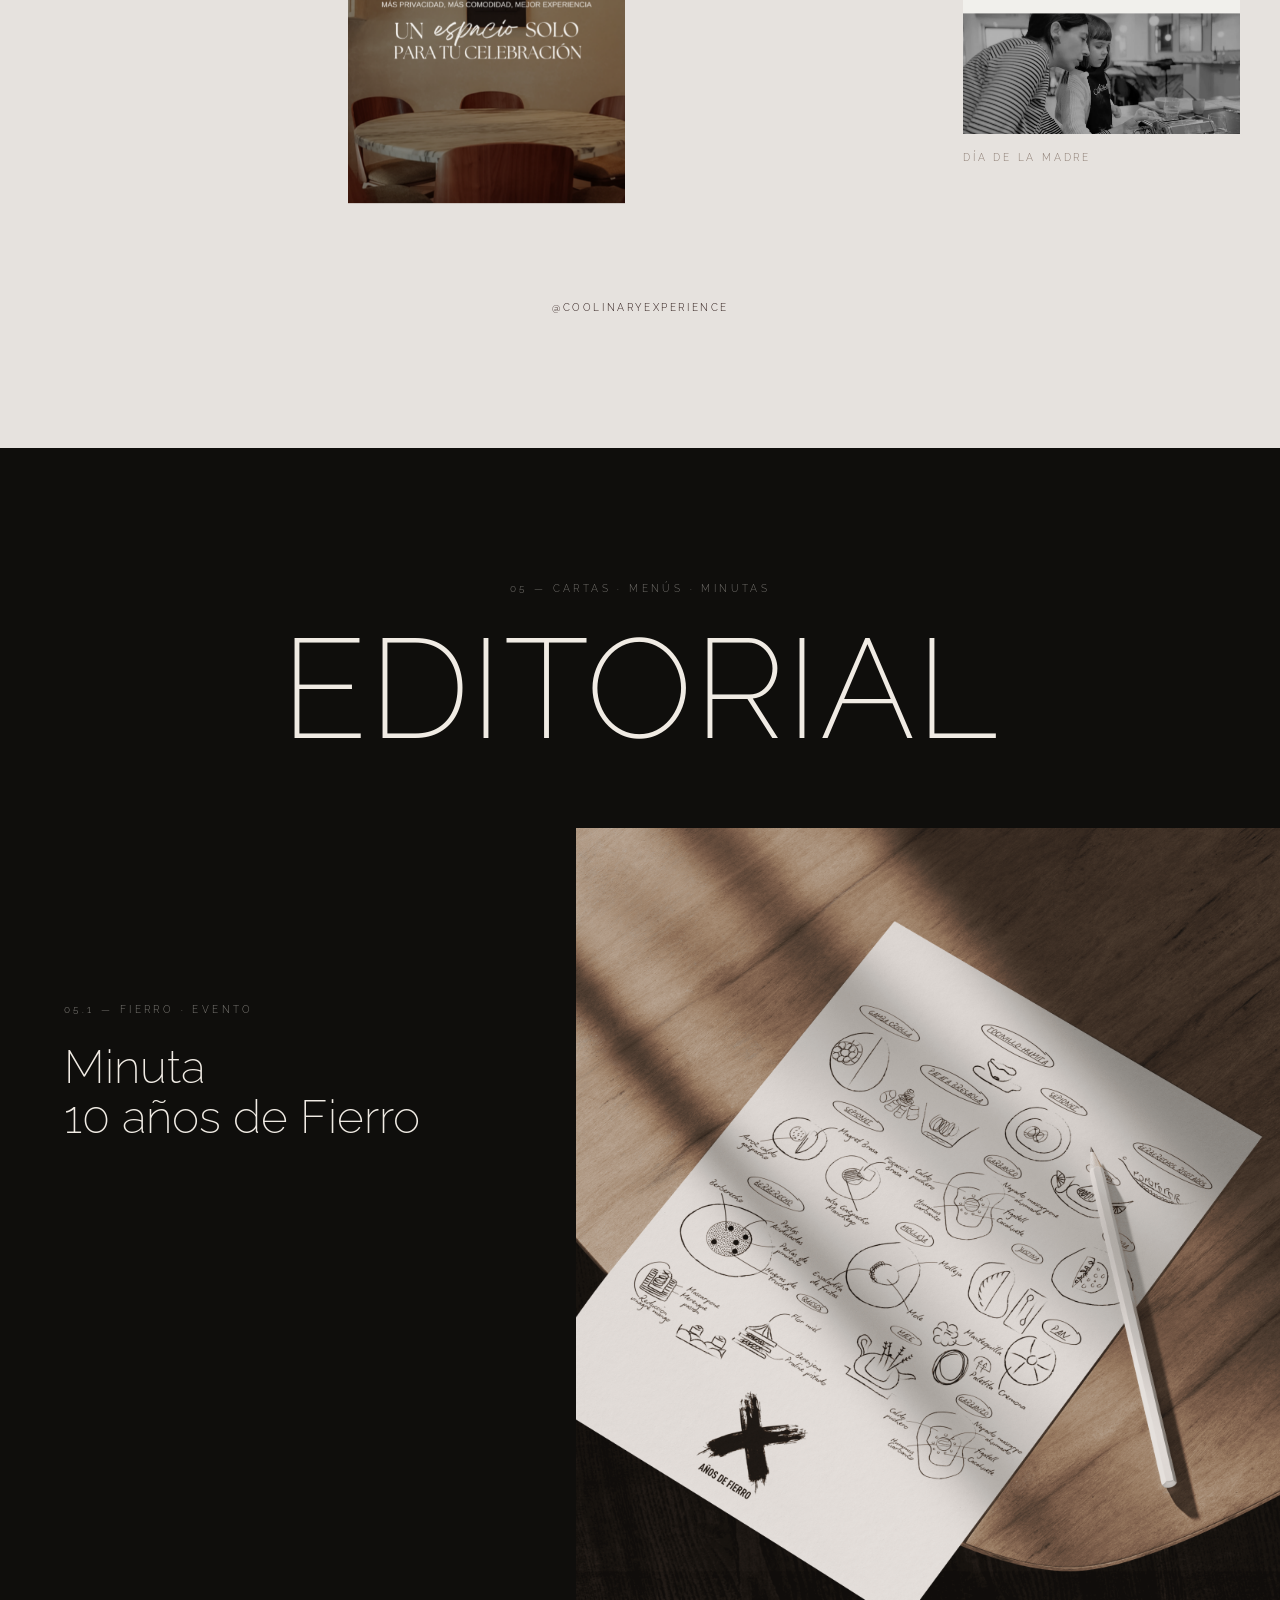
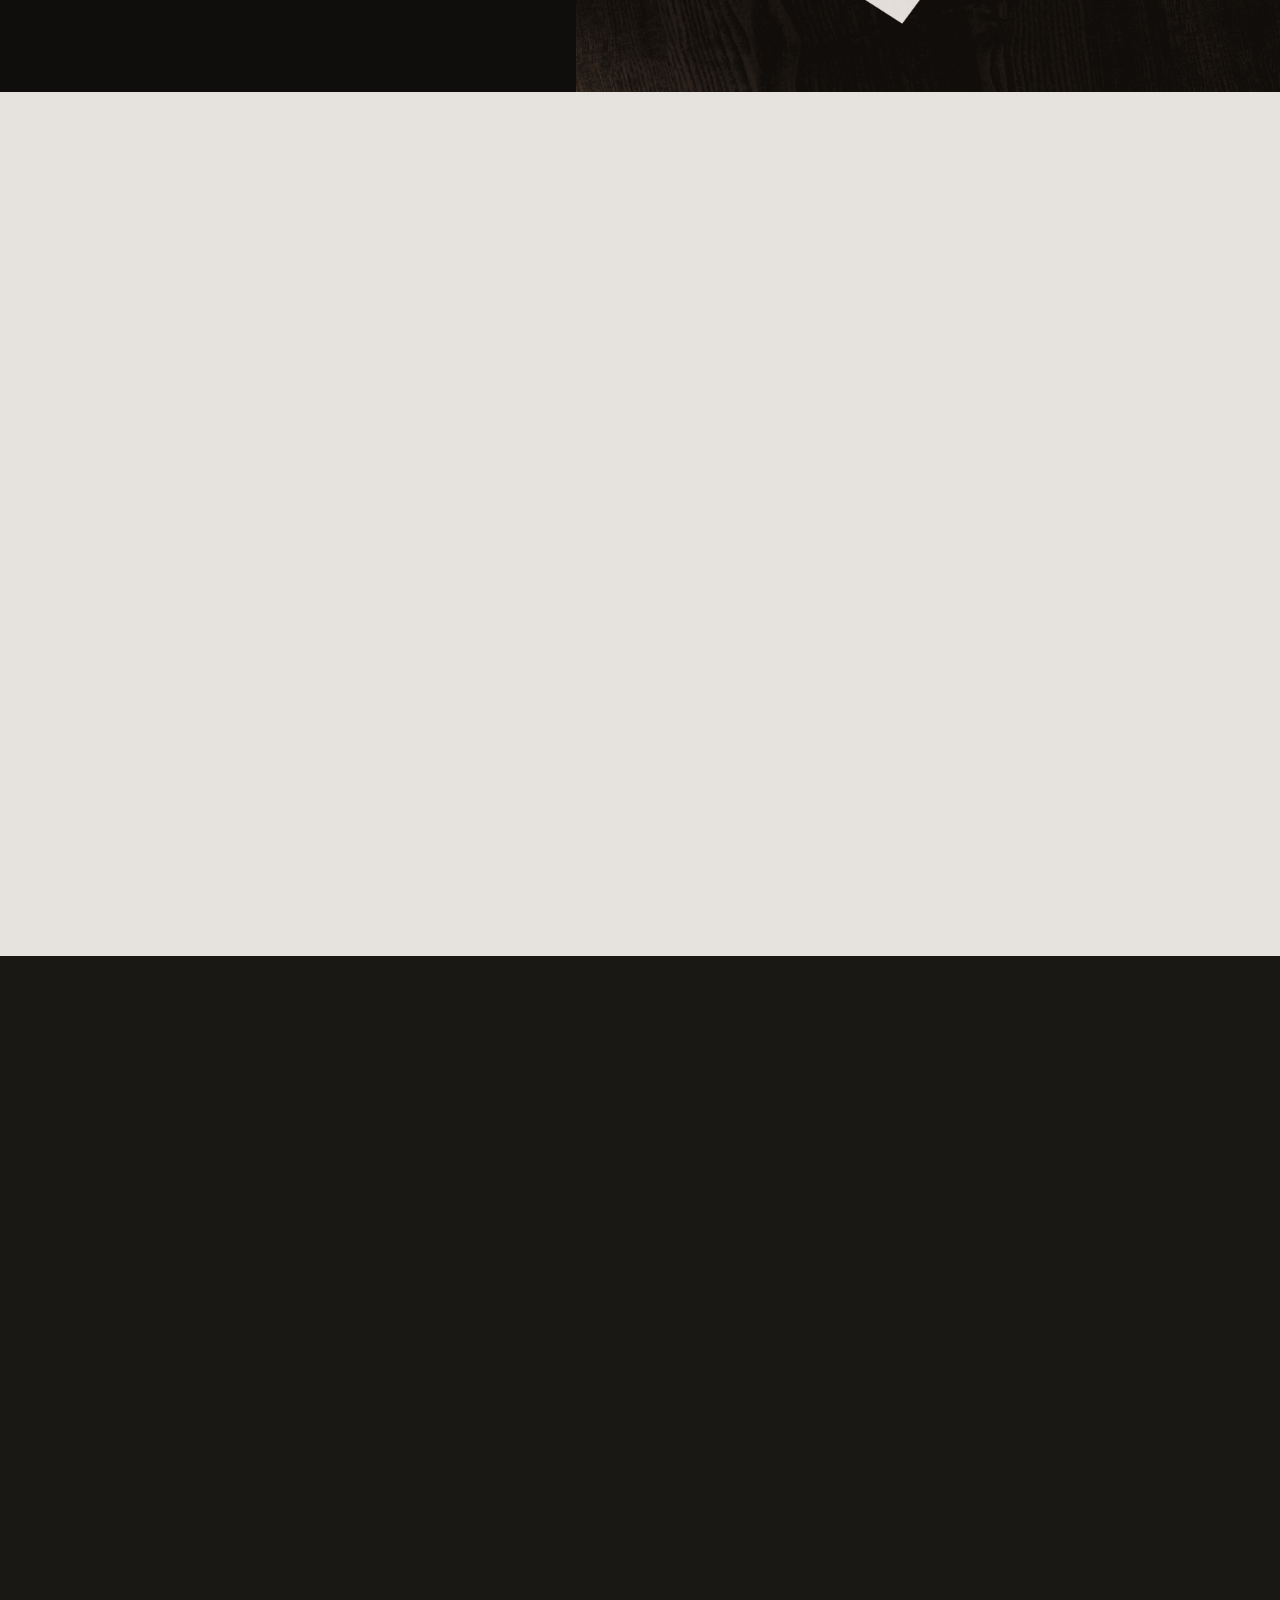
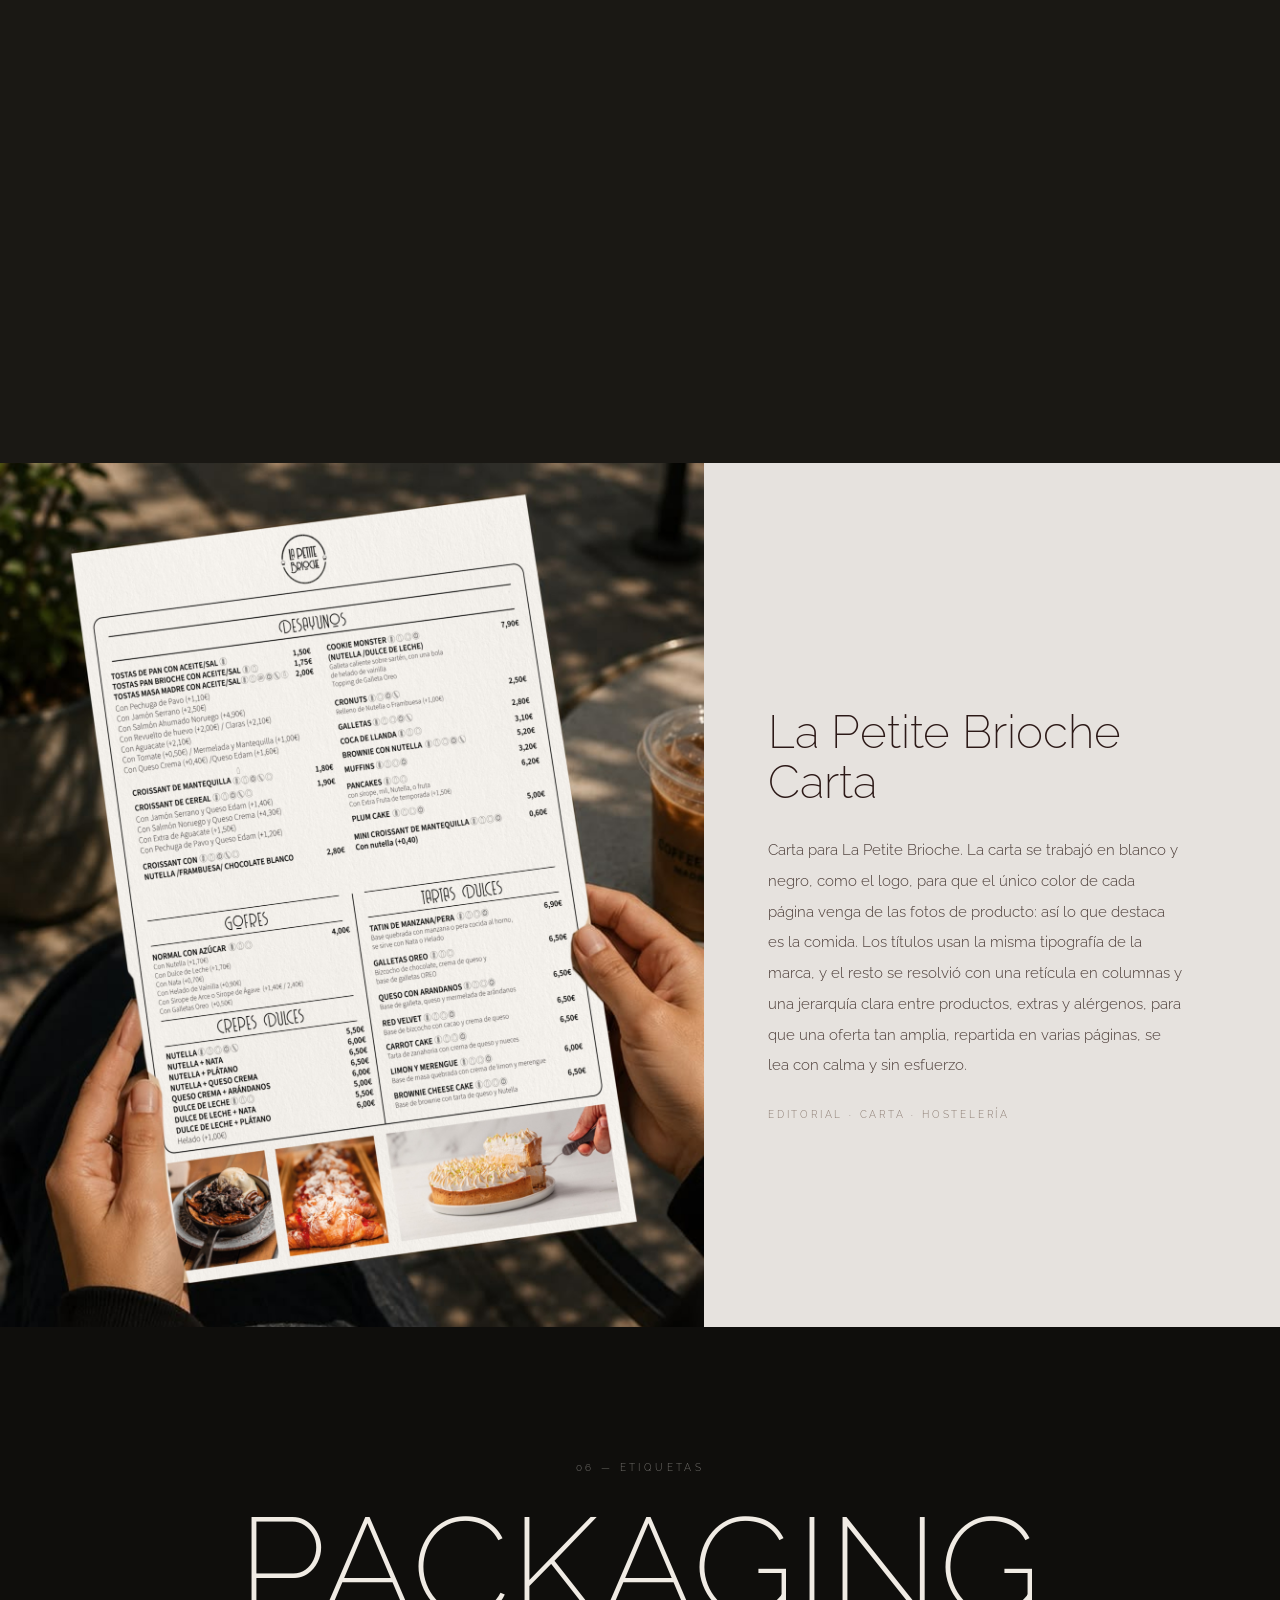
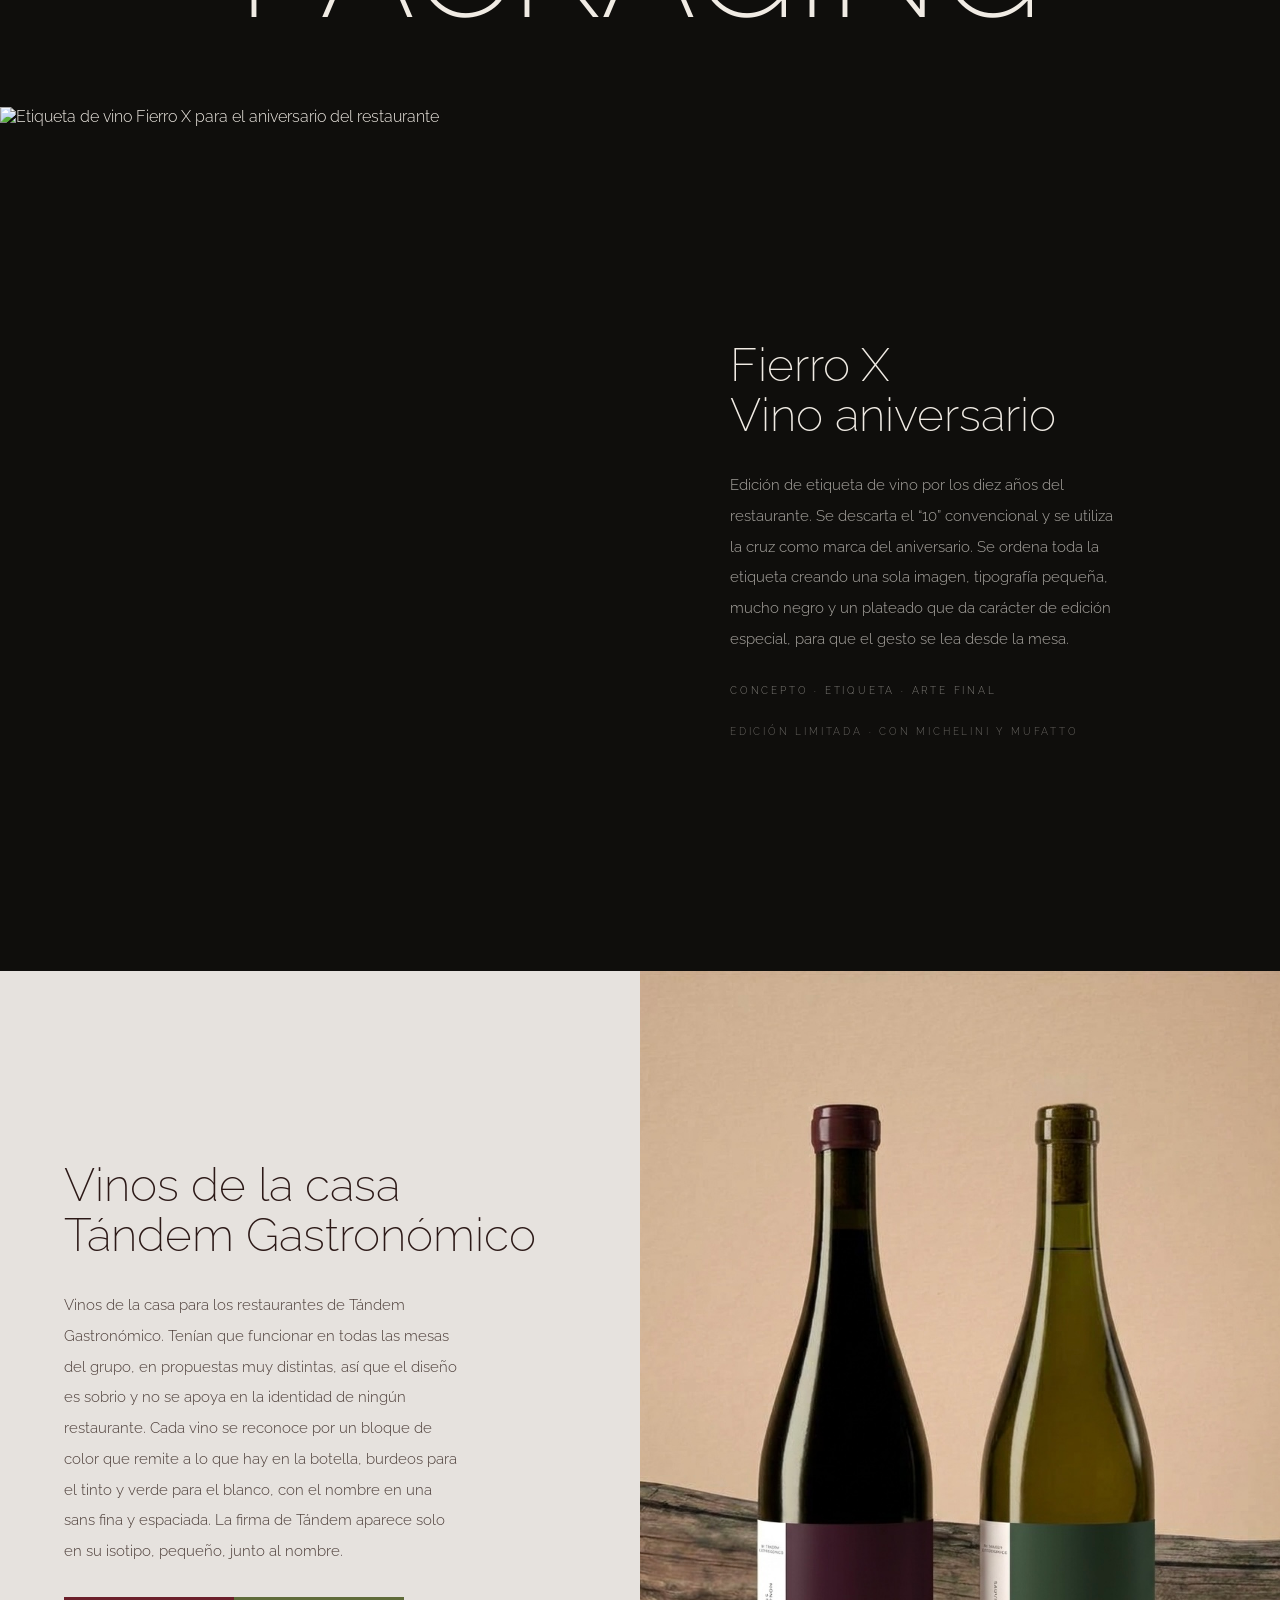
==== commit 490b7396: "Polish portfolio branding and metadata" ====
--- a/index.html
+++ b/index.html
@@ -3,7 +3,38 @@
 <head>
 <meta charset="utf-8">
 <meta name="viewport" content="width=device-width, initial-scale=1">
-<title>María del Valle Pescetti — Portfolio</title>
+<title>María del Valle Pescetti | Diseñadora gráfica</title>
+<meta name="description" content="Portfolio de María del Valle Pescetti, diseñadora gráfica en Valencia especializada en identidad visual, dirección de arte, branding, contenido y packaging.">
+<meta name="author" content="María del Valle Pescetti">
+<meta name="theme-color" content="#2C1917">
+<link rel="canonical" href="https://mariadelvalle.work/">
+<link rel="icon" href="favicon.svg" type="image/svg+xml">
+<link rel="manifest" href="manifest.json">
+<meta property="og:type" content="website">
+<meta property="og:url" content="https://mariadelvalle.work/">
+<meta property="og:title" content="María del Valle Pescetti | Diseñadora gráfica">
+<meta property="og:description" content="Identidad visual, dirección de arte y comunicación gráfica desde Valencia.">
+<meta property="og:image" content="https://mariadelvalle.work/retrato%20MVP.PNG">
+<meta name="twitter:card" content="summary_large_image">
+<meta name="twitter:title" content="María del Valle Pescetti | Diseñadora gráfica">
+<meta name="twitter:description" content="Identidad visual, dirección de arte y comunicación gráfica desde Valencia.">
+<meta name="twitter:image" content="https://mariadelvalle.work/retrato%20MVP.PNG">
+<script type="application/ld+json">
+{
+  "@context": "https://schema.org",
+  "@type": "Person",
+  "name": "María del Valle Pescetti",
+  "jobTitle": "Diseñadora gráfica",
+  "description": "Diseñadora gráfica especializada en identidad visual, dirección de arte, contenido, branding y packaging.",
+  "url": "https://mariadelvalle.work/",
+  "email": "mariadelvalle.design@gmail.com",
+  "address": {
+    "@type": "PostalAddress",
+    "addressLocality": "Valencia",
+    "addressCountry": "ES"
+  }
+}
+</script>
 <link rel="preconnect" href="https://fonts.googleapis.com">
 <link rel="preconnect" href="https://fonts.gstatic.com" crossorigin="">
 <link href="https://fonts.googleapis.com/css2?family=Archivo:wght@400&amp;family=Poppins:wght@200;300;400&amp;family=Raleway:ital,wght@0,200;0,300;0,400;1,200;1,300;1,400&amp;family=Noto+Sans+Display:wdth,wght@62.5..100,200&amp;display=swap" rel="stylesheet">
@@ -88,7 +119,7 @@
       </div>
     </div>
     <div style="display:flex;justify-content:space-between;align-items:end;gap:24px;font-size:12px;letter-spacing:0.26em;text-transform:uppercase;color:#2C1917">
-      <span>Diseño gráfico · Comunicación visual</span>
+       <span>Diseñadora gráfica · Dirección de arte · Valencia</span>
       <span data-scrollhint="" style="display:flex;align-items:center;gap:10px">Scroll <span style="display:inline-block;width:44px;height:1px;background:#6B5A54"></span></span>
     </div>
   </section>
@@ -375,7 +406,7 @@
 
   <section id="fierrox" style="background:#0F0E0C;color:#F0EBE4">
     <div style="display:grid;grid-template-columns:0.52fr 0.48fr;align-items:stretch;min-height:96vh">
-      <div data-reveal="fade" style="position:relative;min-height:60vh"><img src="Etiqueta de Vino X.png" data-alt="assets/fierrox.png" alt="" style="display:block;width:100%;height:100%;object-fit:cover"></div>
+      <div data-reveal="fade" style="position:relative;min-height:60vh"><img src="Etiqueta de Vino X.png" data-alt="assets/fierrox.png" alt="Etiqueta de vino Fierro X para el aniversario del restaurante" style="display:block;width:100%;height:100%;object-fit:cover"></div>
       <div style="display:flex;flex-direction:column;justify-content:center;gap:30px;padding:clamp(60px,10vh,130px) clamp(40px,5vw,90px)">
         <h3 data-reveal="up" style="margin: 0; font-weight: 200; font-size: clamp(30px,3.6vw,60px); line-height: 1.08; font-family: Raleway">Fierro X<br>Vino aniversario</h3>
         
@@ -437,11 +468,11 @@
             <img data-reveal="up" data-delay="240" src="LOGO PIERO.png" data-alt="assets/piero-1.png" alt="Piero Ronconi" style="display:block;width:100%;max-width:230px;height:auto;mix-blend-mode:multiply">
           </div>
           <div data-reveal="up" style="grid-column:5 / span 4;overflow:hidden;background:#DAD5CF">
-            <div style="aspect-ratio:3 / 4;transition:transform 1100ms cubic-bezier(.2,.7,.2,1)"><img src="MOCKUP LOGO PIERO ETIQUETA.png" data-alt="assets/piero-2.png" alt="" style="display:block;width:100%;height:100%;object-fit:cover"></div>
+            <div style="aspect-ratio:3 / 4;transition:transform 1100ms cubic-bezier(.2,.7,.2,1)"><img src="MOCKUP LOGO PIERO ETIQUETA.png" data-alt="assets/piero-2.png" alt="Aplicación del logotipo Piero Ronconi en una etiqueta" style="display:block;width:100%;height:100%;object-fit:cover"></div>
           </div>
           <div style="grid-column:9 / span 4;display:flex;flex-direction:column;gap:clamp(18px,2.2vw,32px);margin-top:clamp(0px,6vh,90px)">
             <div data-reveal="up" data-delay="140" style="overflow:hidden;background:#DAD5CF">
-              <div style="aspect-ratio:4 / 3;transition:transform 1100ms cubic-bezier(.2,.7,.2,1)"><img src="MOCKUP LOGO CARTEL PIERO.png" data-alt="assets/piero-3.png" alt="" style="display:block;width:100%;height:100%;object-fit:cover"></div>
+              <div style="aspect-ratio:4 / 3;transition:transform 1100ms cubic-bezier(.2,.7,.2,1)"><img src="MOCKUP LOGO CARTEL PIERO.png" data-alt="assets/piero-3.png" alt="Cartel de identidad visual para Piero Ronconi" style="display:block;width:100%;height:100%;object-fit:cover"></div>
             </div>
             <div data-reveal="up" data-delay="240" style="overflow:hidden;background:#DAD5CF">
               
@@ -458,7 +489,7 @@
         </div>
         <div style="display:grid;grid-template-columns:repeat(12,1fr);gap:clamp(18px,2.2vw,32px);align-items:center">
           <div data-reveal="up" style="grid-column:1 / span 7;overflow:hidden;background:#DAD5CF">
-            <div style="aspect-ratio:16 / 11;transition:transform 1100ms cubic-bezier(.2,.7,.2,1)"><img src="MOCKUP LOGO PETITE BRIOCHE.png" data-alt="assets/brioche-1.png" alt="" style="display:block;width:100%;height:100%;object-fit:cover"></div>
+              <div style="aspect-ratio:16 / 11;transition:transform 1100ms cubic-bezier(.2,.7,.2,1)"><img src="MOCKUP LOGO PETITE BRIOCHE.png" data-alt="assets/brioche-1.png" alt="Aplicación de la identidad visual de La Petite Brioche" style="display:block;width:100%;height:100%;object-fit:cover"></div>
           </div>
           <div style="grid-column:9 / span 4;display:flex;flex-direction:column;gap:clamp(22px,3vh,34px)">
             <img data-reveal="up" src="brioche.png" data-alt="logos/brioche.png" alt="La Petite Brioche" style="display:block;width:100%;max-width:170px;height:auto">
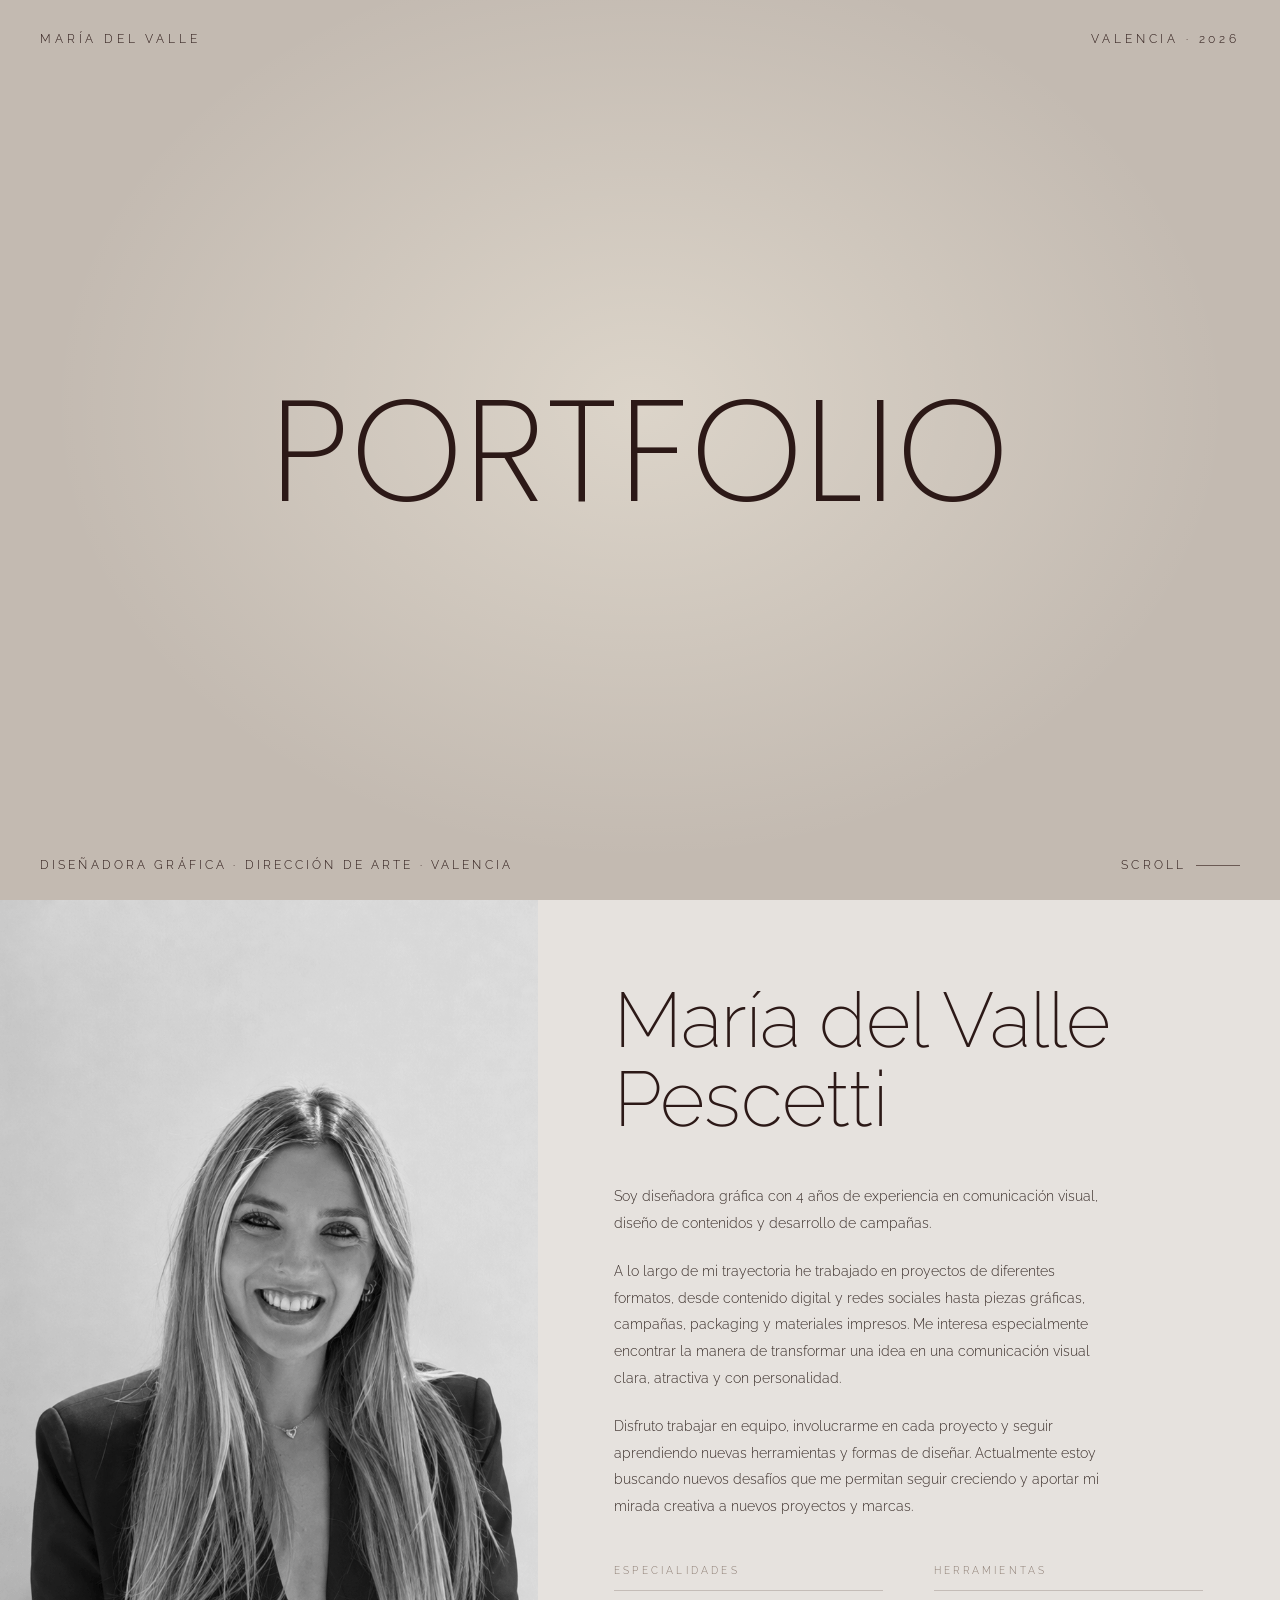
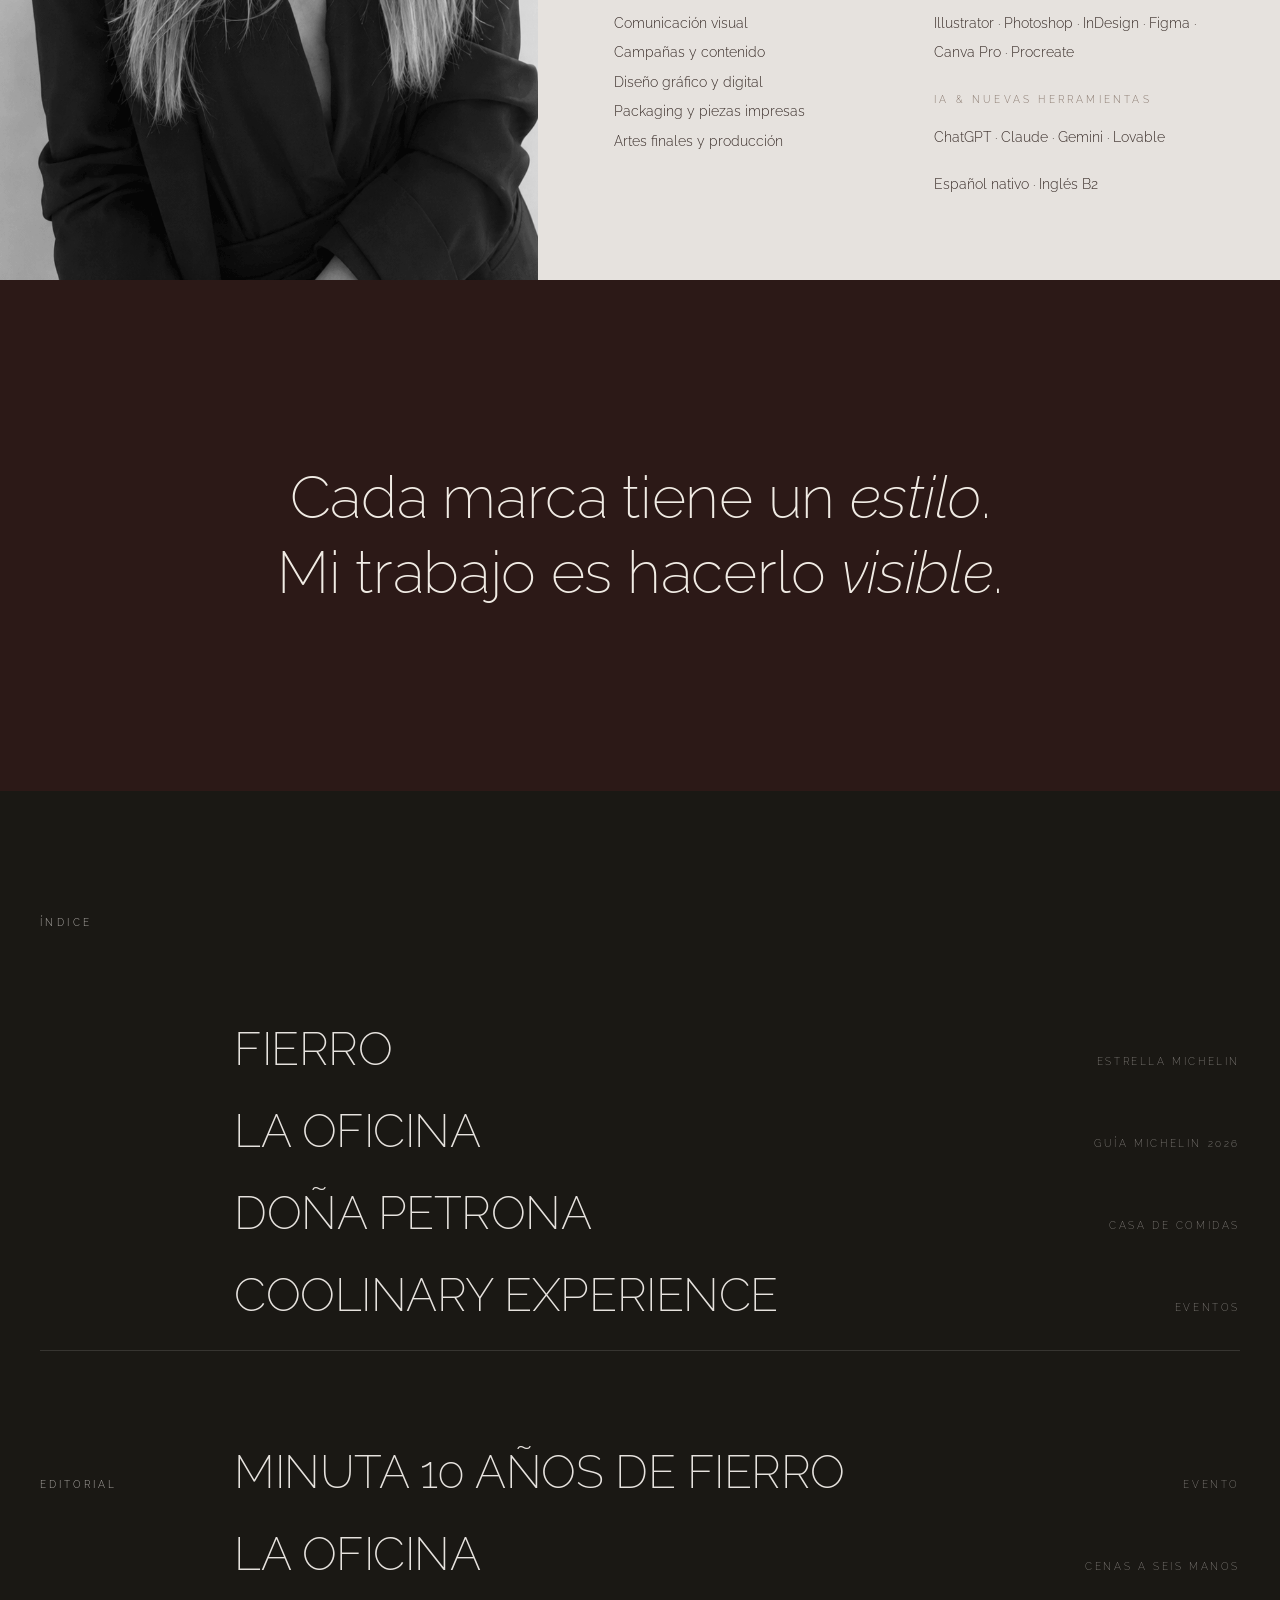
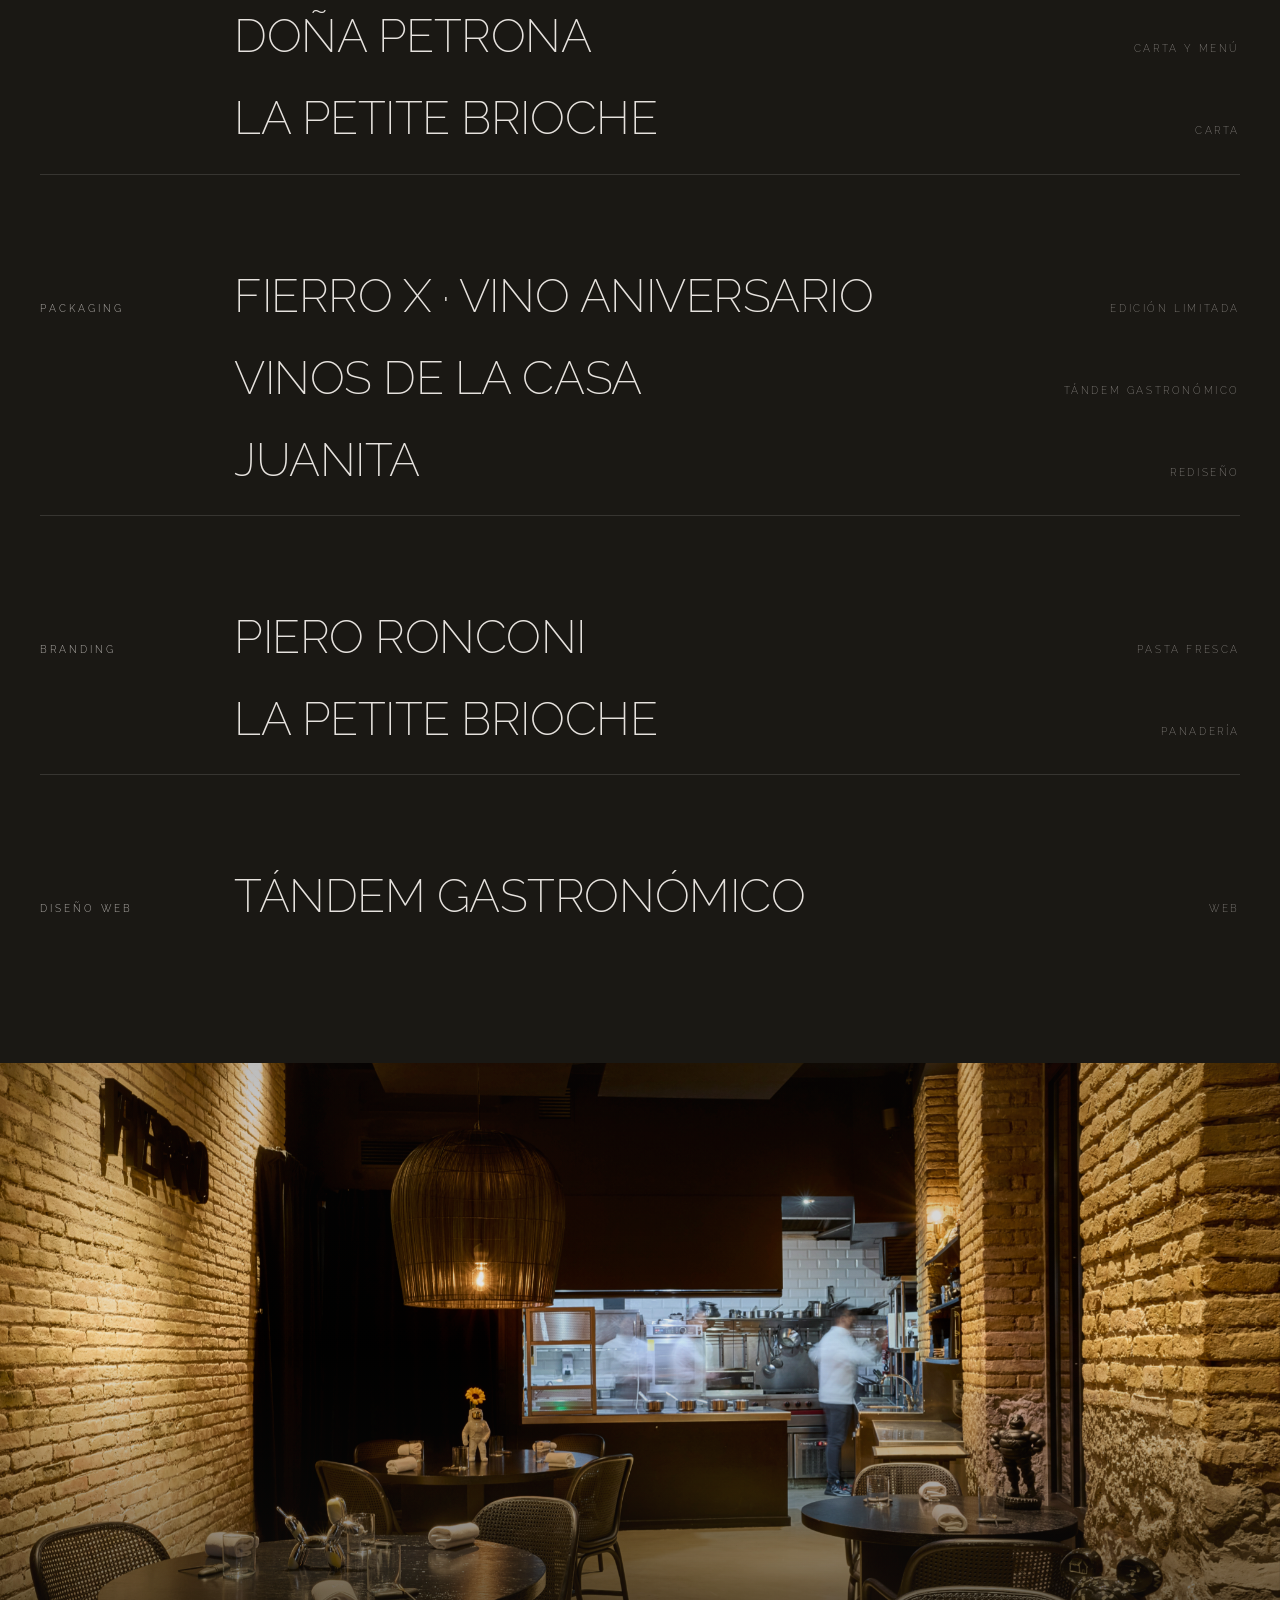
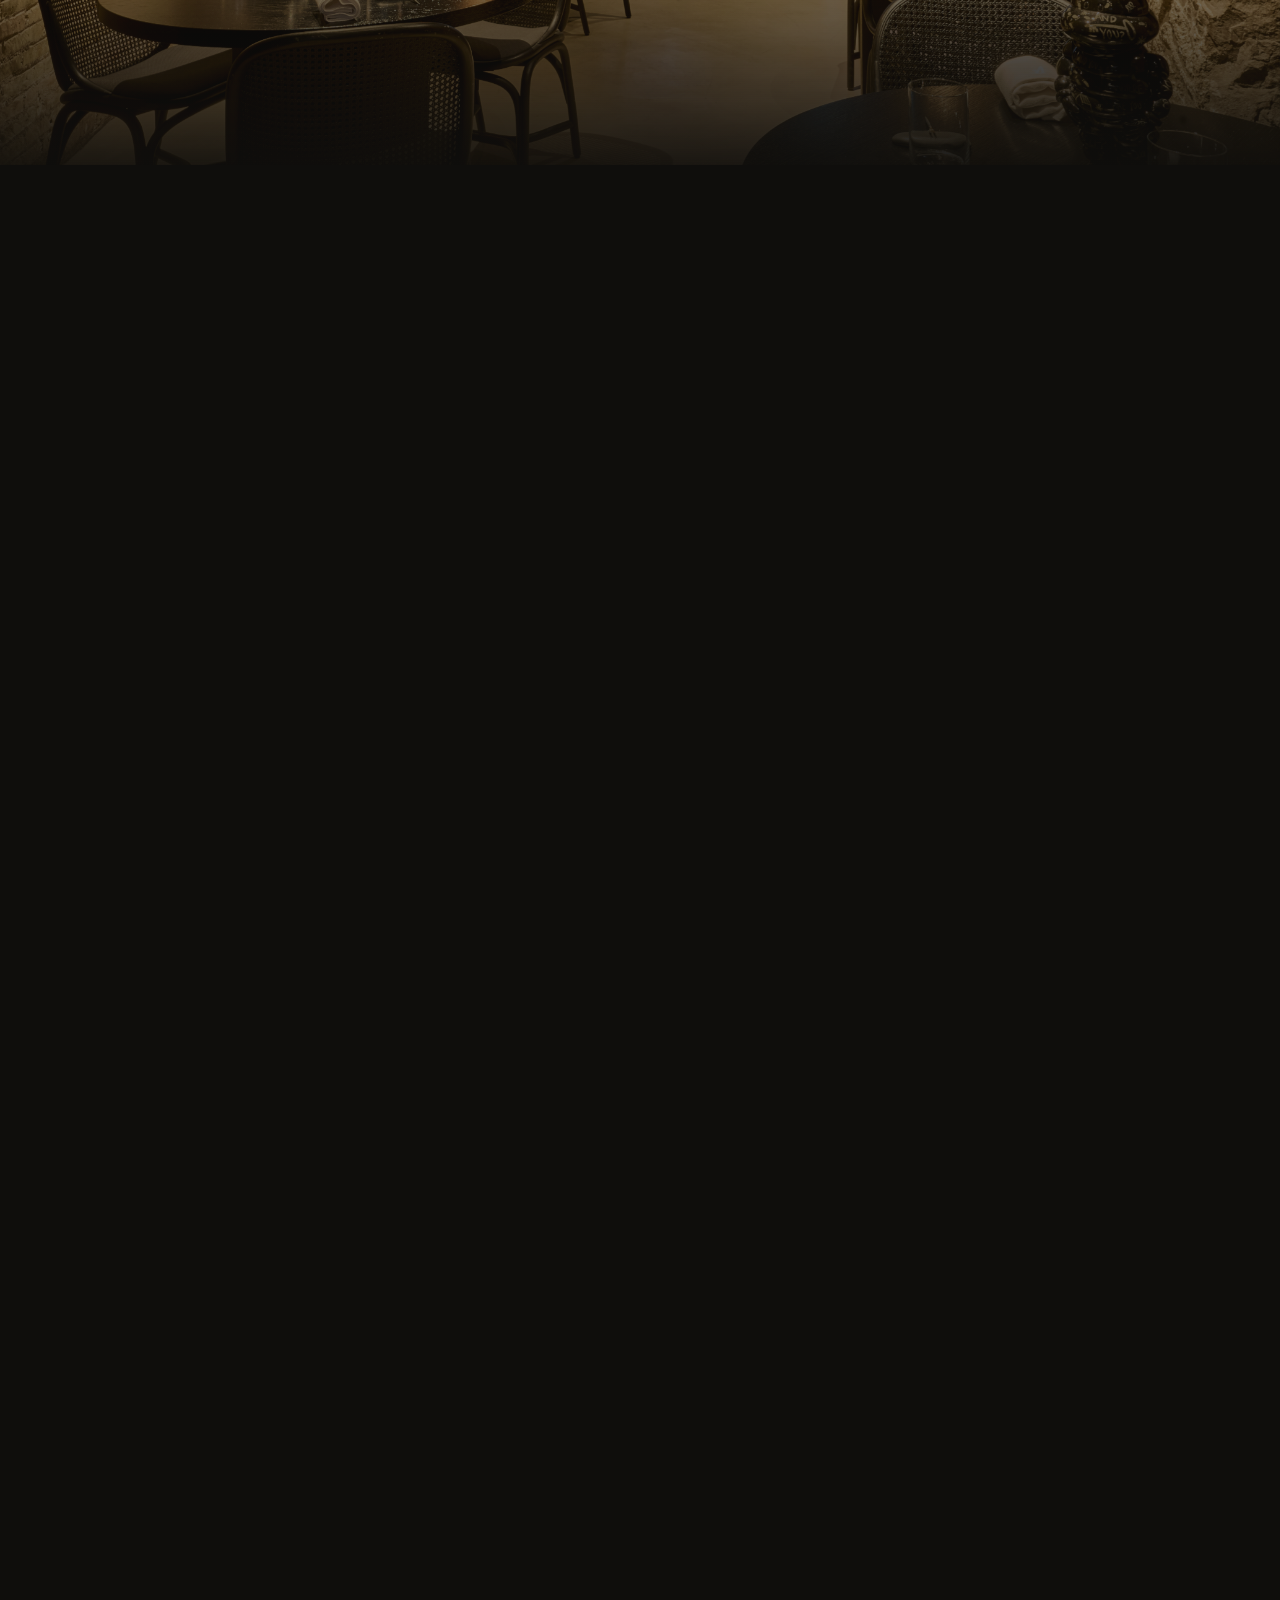
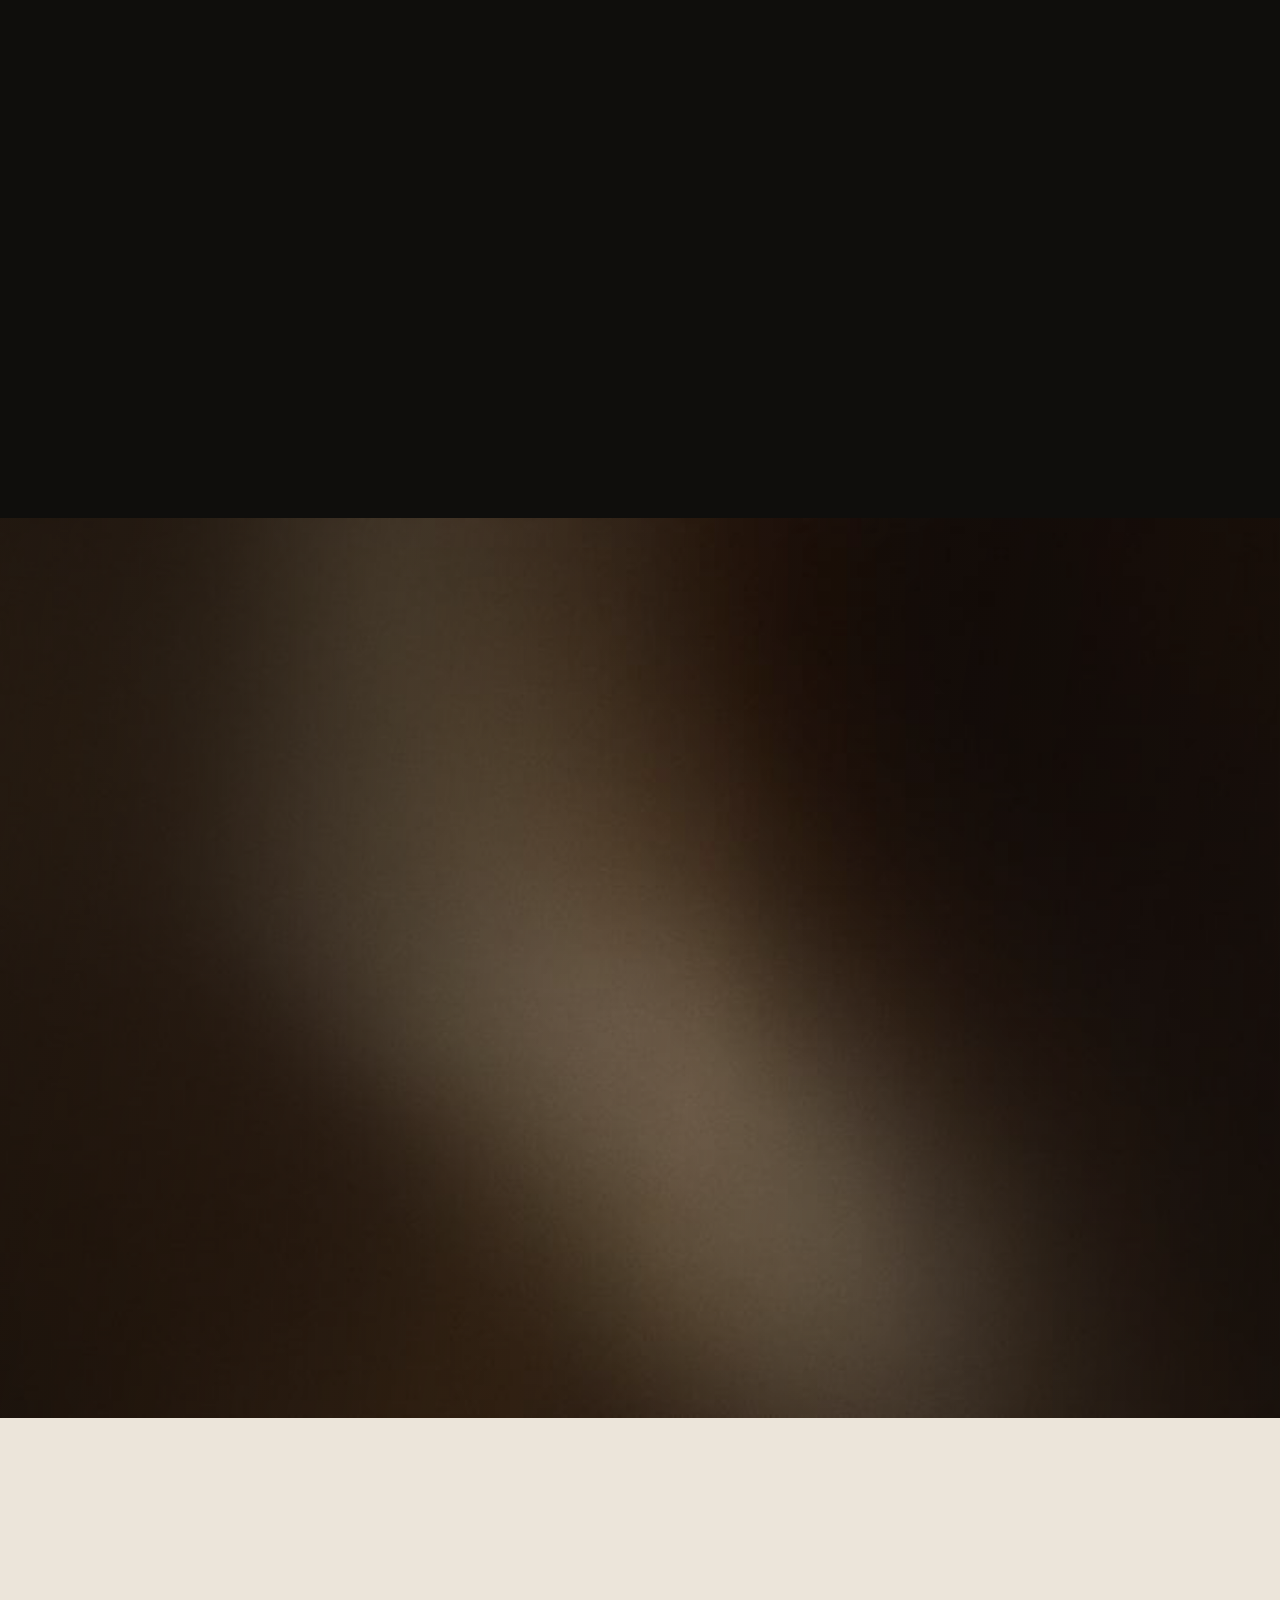
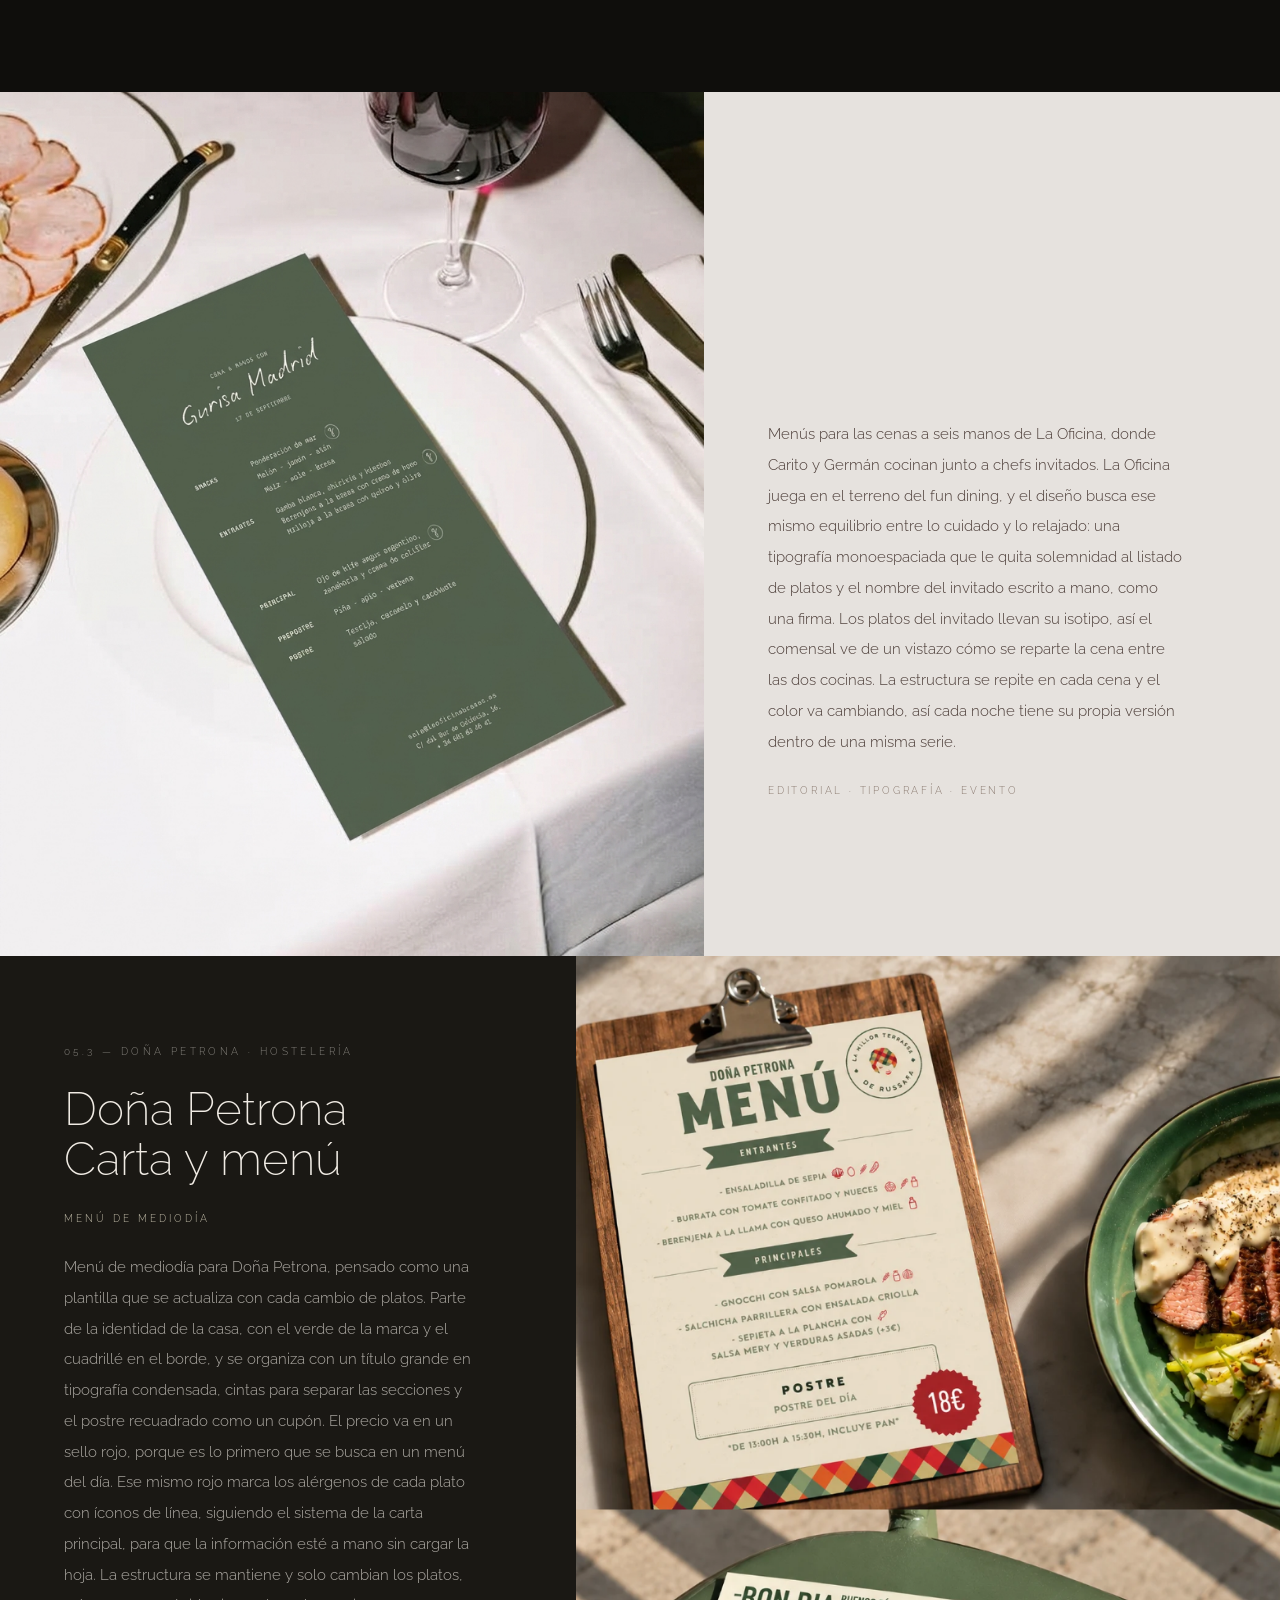
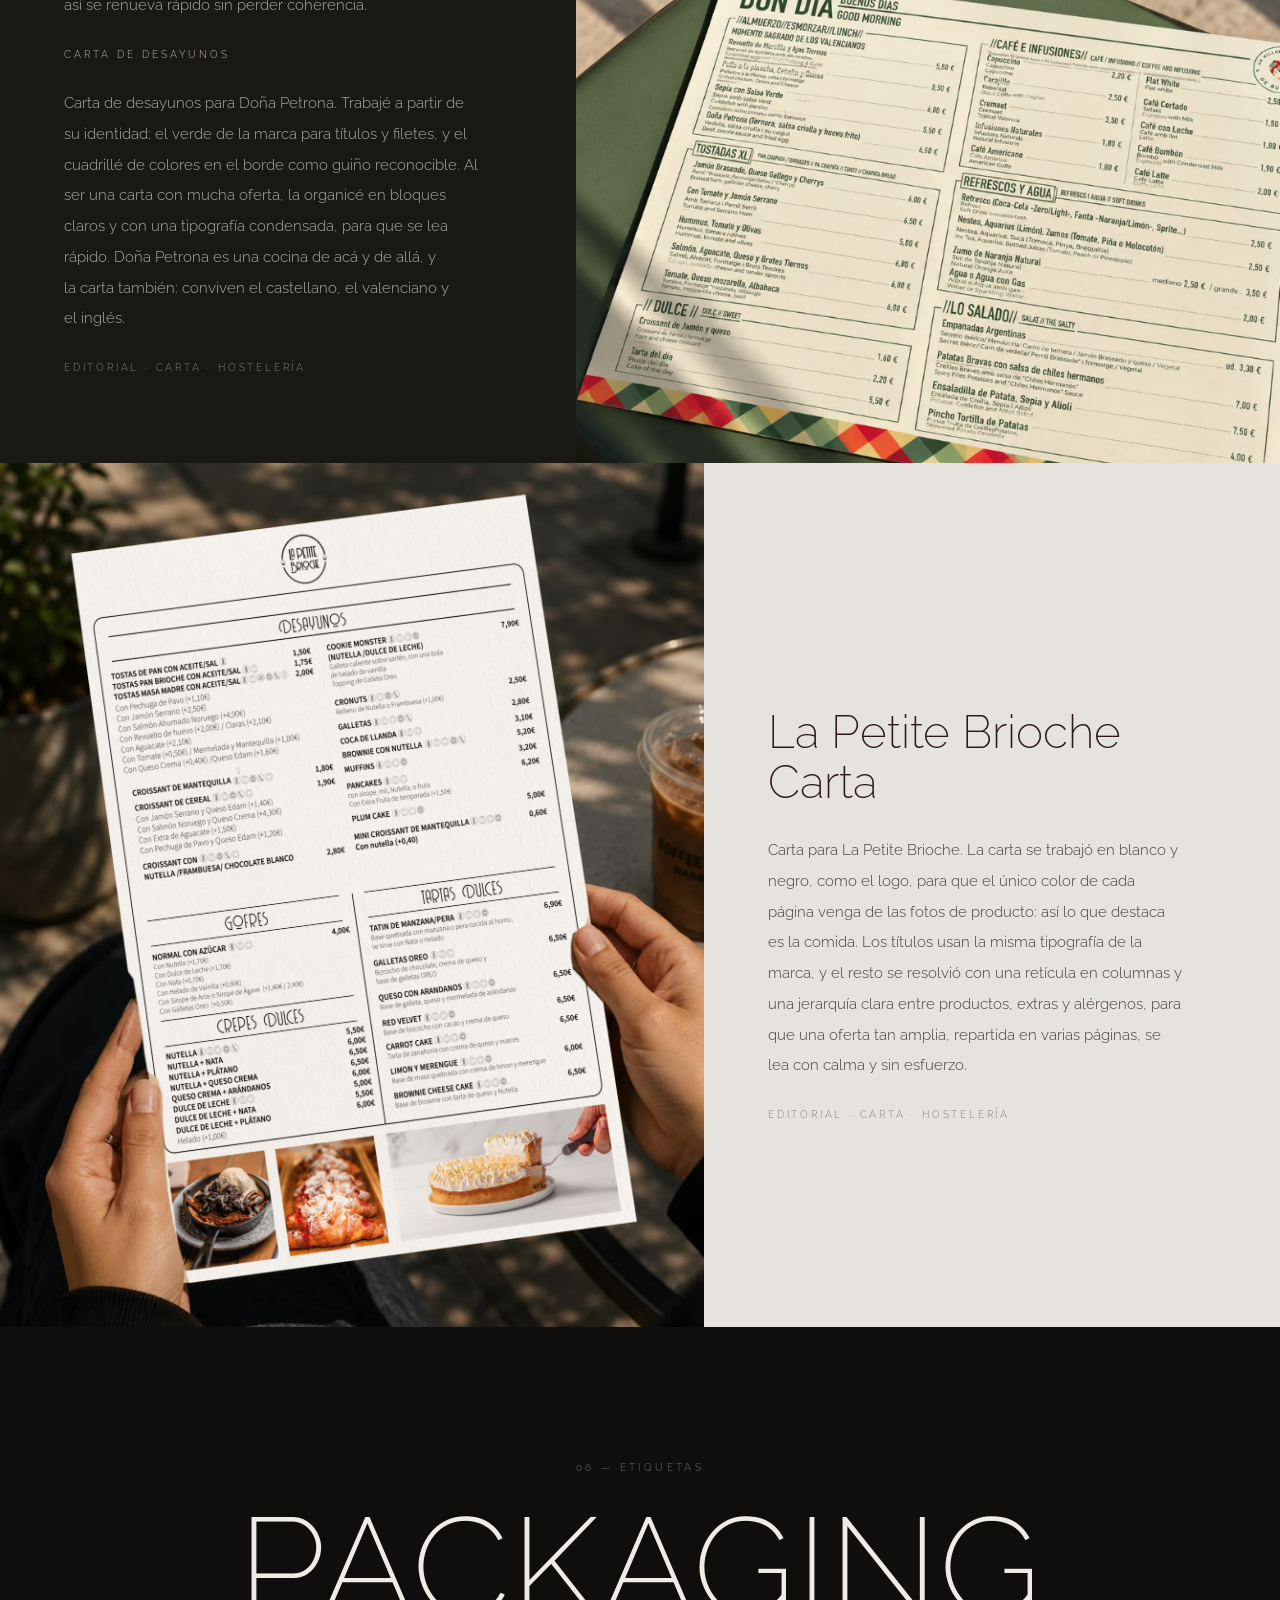
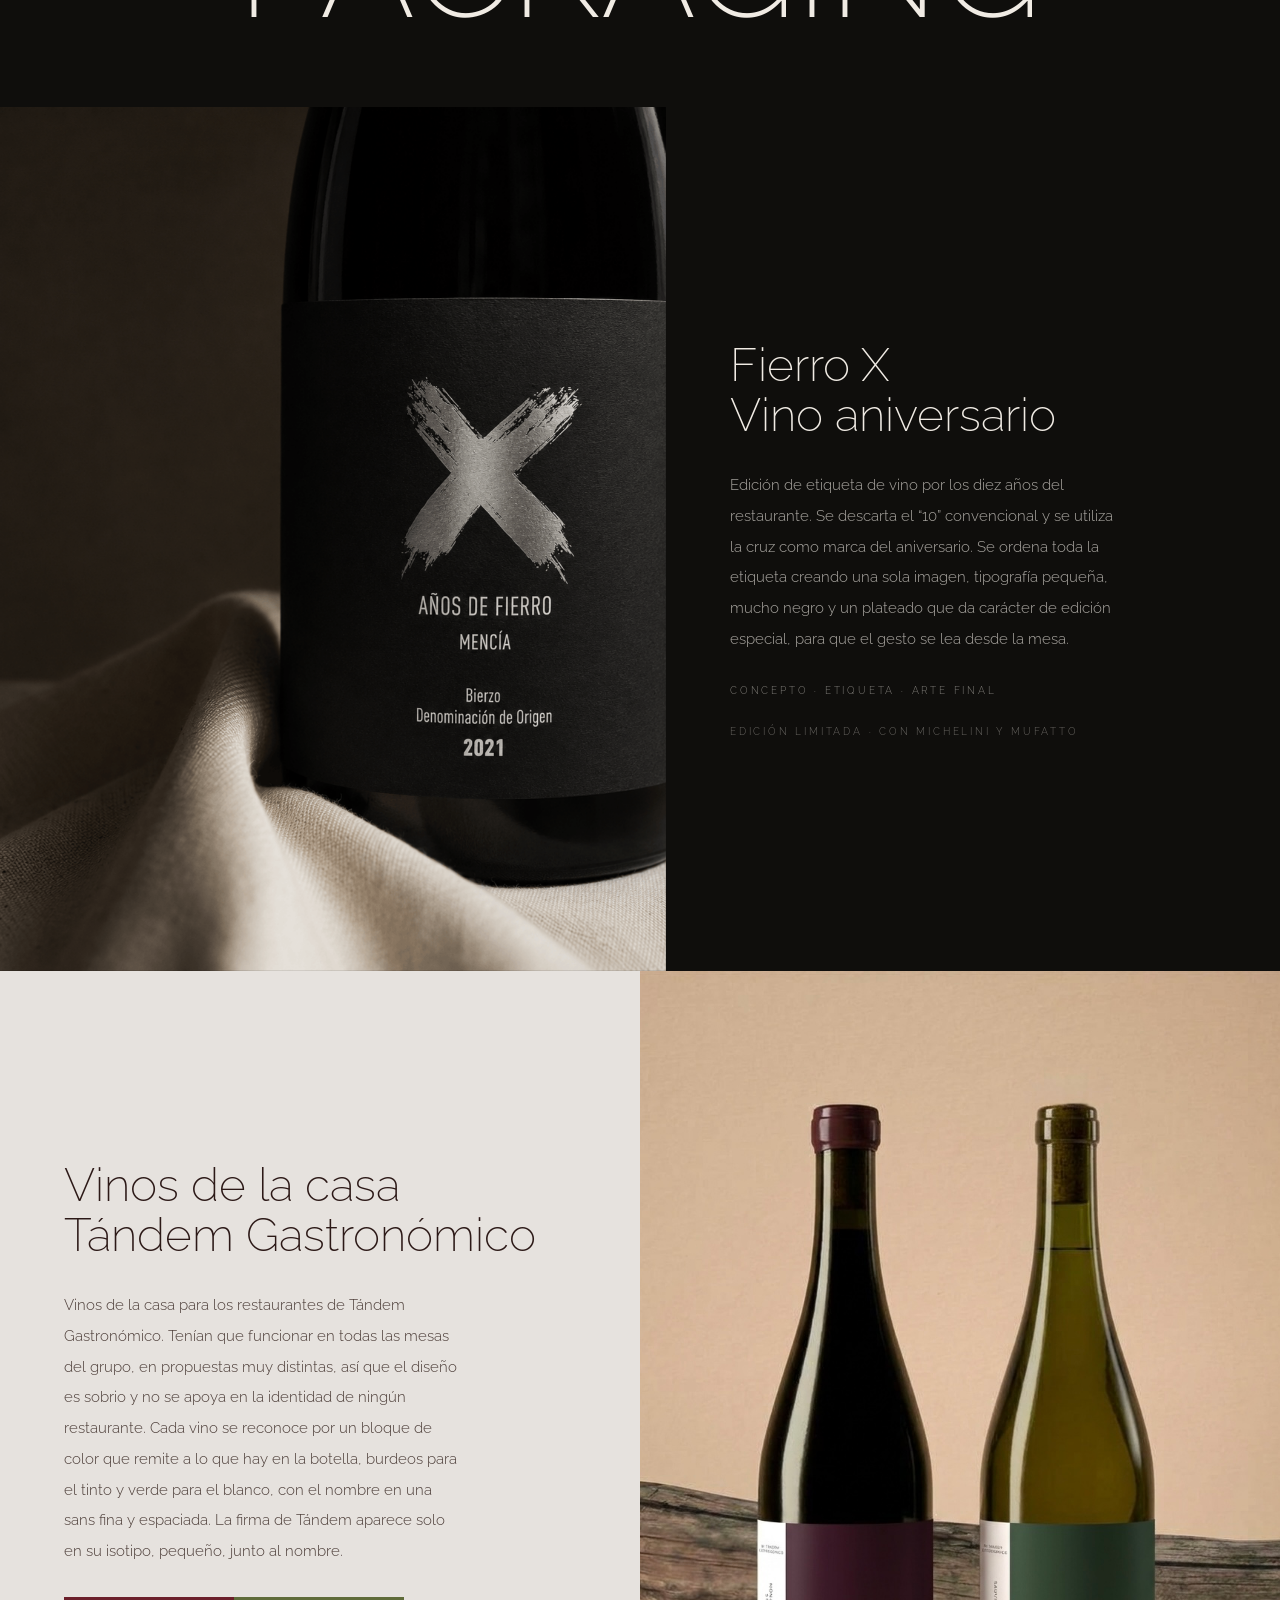
==== commit 96d8f063: "Normalize image filenames and add portfolio effects" ====
--- a/index.html
+++ b/index.html
@@ -9,16 +9,18 @@
 <meta name="theme-color" content="#2C1917">
 <link rel="canonical" href="https://mariadelvalle.work/">
 <link rel="icon" href="favicon.svg" type="image/svg+xml">
+<link rel="stylesheet" href="portfolio-effects.css">
+<script src="portfolio-effects.js" defer></script>
 <link rel="manifest" href="manifest.json">
 <meta property="og:type" content="website">
 <meta property="og:url" content="https://mariadelvalle.work/">
 <meta property="og:title" content="María del Valle Pescetti | Diseñadora gráfica">
 <meta property="og:description" content="Identidad visual, dirección de arte y comunicación gráfica desde Valencia.">
-<meta property="og:image" content="https://mariadelvalle.work/retrato%20MVP.PNG">
+<meta property="og:image" content="https://mariadelvalle.work/retrato-mvp.png">
 <meta name="twitter:card" content="summary_large_image">
 <meta name="twitter:title" content="María del Valle Pescetti | Diseñadora gráfica">
 <meta name="twitter:description" content="Identidad visual, dirección de arte y comunicación gráfica desde Valencia.">
-<meta name="twitter:image" content="https://mariadelvalle.work/retrato%20MVP.PNG">
+<meta name="twitter:image" content="https://mariadelvalle.work/retrato-mvp.png">
 <script type="application/ld+json">
 {
   "@context": "https://schema.org",
@@ -91,7 +93,7 @@
     
     #ed-fierro, #ed-oficina, #ed-petrona, #ed-brioche { padding: 64px 22px !important; }
     [data-bleed] { min-height: 72vh !important; }
-    #petrona img[src="Mockup editorial de comida y diseño.png"] { width: 116% !important; margin-left: -8% !important; }
+    #petrona img[src="mockup-editorial-de-comida-y-diseno.png"] { width: 116% !important; margin-left: -8% !important; }
     [data-btxt] { padding: 56px 22px !important; }
   }
 </style>
@@ -108,7 +110,7 @@
 <body>
 <div style="background:#E6E2DE;font-family:'Raleway',sans-serif;font-weight:300;overflow-x:hidden">
 
-  <section style="position: relative; height: 100vh; display: grid; grid-template-rows: auto 1fr auto; padding: 32px 40px 28px; box-sizing: border-box; background-color: #C3BAB1">
+  <section class="portfolio-cover" style="position: relative; height: 100vh; display: grid; grid-template-rows: auto 1fr auto; padding: 32px 40px 28px; box-sizing: border-box; background-color: #C3BAB1">
     <div style="display:flex;justify-content:space-between;align-items:start;font-size:12px;letter-spacing:0.32em;text-transform:uppercase;color:#2C1917">
       <span>María del Valle</span>
       <span>Valencia · 2026</span>
@@ -126,7 +128,7 @@
 
   <section id="sobre" style="display:grid;grid-template-columns:0.42fr 0.58fr;align-items:stretch;min-height:100vh;background:#E6E2DE">
     <div style="position:relative;overflow:hidden;background:#C2BCA9">
-      <img src="retrato MVP.PNG" data-alt="assets/retrato.jpg" alt="María del Valle Pescetti" style="position:absolute;inset:0;width:100%;height:100%;object-fit:cover;object-position:50% 28%;filter:grayscale(1)">
+      <img src="retrato-mvp.png" data-alt="assets/retrato.jpg" alt="María del Valle Pescetti" style="position:absolute;inset:0;width:100%;height:100%;object-fit:cover;object-position:50% 28%;filter:grayscale(1)">
     <div data-curtain="" style="position:absolute;inset:0;background:#C2BCA9;transform-origin:top;pointer-events:none"></div>
     </div>
     <div style="display:flex;flex-direction:column;justify-content:center;gap:clamp(34px,5vh,60px);padding:clamp(60px,9vh,120px) clamp(40px,6vw,110px)">
@@ -208,7 +210,7 @@
 
   <section id="fierro" style="background:#0F0E0C;color:#F0EBE4">
     <div style="position:relative;height:78vh;overflow:hidden">
-      <img data-reveal="fade" data-parallax="0.07" src="01Fierro_Sala.JPG" data-alt="assets/fierro-sala.jpg" alt="Sala de Fierro" style="position:absolute;inset:-8% 0;width:100%;height:116%;object-fit:cover;opacity:0.85">
+      <img data-reveal="fade" data-parallax="0.07" src="01fierro-sala.jpg" data-alt="assets/fierro-sala.jpg" alt="Sala de Fierro" style="position:absolute;inset:-8% 0;width:100%;height:116%;object-fit:cover;opacity:0.85">
       <div style="position:absolute;inset:0;background:linear-gradient(180deg,rgba(15,14,12,0.25),rgba(15,14,12,0.05) 40%,rgba(15,14,12,0.95))"></div>
       <span data-reveal="fade" data-delay="200" style="position:absolute;left:40px;bottom:44px;font-size:10px;letter-spacing:0.34em;text-transform:uppercase;color:rgba(240,235,228,0.7)">01 — Contenido digital / Redes sociales</span>
     </div>
@@ -218,7 +220,7 @@
     <div style="padding:min(13vh,120px) 40px min(12vh,110px);max-width:1560px;margin:0 auto;display:grid;grid-template-columns:0.36fr 0.64fr;gap:clamp(40px,7vw,120px);align-items:start">
       <div style="display:flex;flex-direction:column;gap:34px">
         <span data-reveal="fade" style="font-size:10px;letter-spacing:0.34em;text-transform:uppercase;color:rgba(240,235,228,0.5)">El proyecto</span>
-        <img data-reveal="up" src="LOGO FIERRO.png" data-alt="logo-nuevo-fierro-blanco-mtenc3xz-58k4.png|assets/fierro-logo-blanco.png" alt="Fierro" style="display: block; width: auto; height: clamp(52px,6vw,92px); object-fit: contain; position: static; z-index: 74"><div style="display:flex;flex-direction:column;gap:6px;font-size:10px;letter-spacing:0.28em;text-transform:uppercase;color:rgba(240,235,228,0.5)">
+        <img data-reveal="up" src="logo-fierro.png" data-alt="logo-nuevo-fierro-blanco-mtenc3xz-58k4.png|assets/fierro-logo-blanco.png" alt="Fierro" style="display: block; width: auto; height: clamp(52px,6vw,92px); object-fit: contain; position: static; z-index: 74"><div style="display:flex;flex-direction:column;gap:6px;font-size:10px;letter-spacing:0.28em;text-transform:uppercase;color:rgba(240,235,228,0.5)">
           <span data-reveal="fade" data-delay="140">Dirección de arte · Contenido · Copy</span>
           <span data-reveal="fade" data-delay="200">Foto y video · Piezas de campaña</span>
         </div>
@@ -233,13 +235,13 @@
     <div style="max-width:1560px;margin:0 auto;padding:0 40px min(13vh,120px);display:grid;grid-template-columns:1fr 1fr;gap:clamp(24px,3vw,50px);align-items:start">
       <figure data-reveal="up" style="margin:0;display:flex;flex-direction:column;gap:16px">
         <div style="aspect-ratio:16 / 9;background:#141210;border:1px solid rgba(240,235,228,0.09);display:flex;align-items:center;justify-content:center;overflow:hidden">
-          <img src="FIERRO -1 .PNG" data-alt="FIERRO-1.PNG|assets/fierro-b.jpg" alt="Raíz, origen y memoria — Fierro" style="display:block;height:82%;width:auto;max-width:88%;object-fit:contain;box-shadow:0 18px 46px rgba(0,0,0,0.55)">
+          <img src="fierro-1.png" data-alt="FIERRO-1.PNG|assets/fierro-b.jpg" alt="Raíz, origen y memoria — Fierro" style="display:block;height:82%;width:auto;max-width:88%;object-fit:contain;box-shadow:0 18px 46px rgba(0,0,0,0.55)">
         </div>
         <figcaption style="display:flex;justify-content:space-between;gap:16px;font-size:10px;letter-spacing:0.3em;text-transform:uppercase;color:rgba(240,235,228,0.5)"><span>Territorio · Huerto de Meliana</span><span style="color:rgba(240,235,228,0.3)">1920 × 1080</span></figcaption>
       </figure>
       <figure data-reveal="up" data-delay="140" style="margin:0;display:flex;flex-direction:column;gap:16px">
         <div style="aspect-ratio:16 / 9;background:#141210;border:1px solid rgba(240,235,228,0.09);display:flex;align-items:center;justify-content:center;overflow:hidden">
-          <img src="FIERRO-3.PNG" data-alt="assets/fierro-a.jpg" alt="Plato como diagrama — Fierro" style="display:block;height:82%;width:auto;max-width:88%;object-fit:contain;box-shadow:0 18px 46px rgba(0,0,0,0.55)">
+          <img src="fierro-3.png" data-alt="assets/fierro-a.jpg" alt="Plato como diagrama — Fierro" style="display:block;height:82%;width:auto;max-width:88%;object-fit:contain;box-shadow:0 18px 46px rgba(0,0,0,0.55)">
         </div>
         <figcaption style="display:flex;justify-content:space-between;gap:16px;font-size:10px;letter-spacing:0.3em;text-transform:uppercase;color:rgba(240,235,228,0.5)"><span>Plato como diagrama · Memoria y técnica</span><span style="color:rgba(240,235,228,0.3)">1920 × 1080</span></figcaption>
       </figure>
@@ -251,28 +253,28 @@
         
       </div>
       <div data-reveal="up" style="position:relative;aspect-ratio:16 / 9;background:radial-gradient(120% 130% at 50% 40%, #1A1714 0%, #0C0B09 68%);border:1px solid rgba(240,235,228,0.09);display:flex;align-items:center;justify-content:center;gap:clamp(6px,1.1vw,20px);overflow:hidden">
-        <img src="FIERRO-3.PNG" data-alt="assets/fierro-a.jpg" alt="Pieza Fierro #10años" style="display:block;height:33%;width:auto;object-fit:contain;box-shadow:0 20px 50px rgba(0,0,0,0.6)">
-        <img src="FIERRO -1 .PNG" data-alt="FIERRO-1.PNG|assets/fierro-b.jpg" alt="Pieza raíz y origen" style="display:block;height:33%;width:auto;object-fit:contain;box-shadow:0 20px 50px rgba(0,0,0,0.6)">
+        <img src="fierro-3.png" data-alt="assets/fierro-a.jpg" alt="Pieza Fierro #10años" style="display:block;height:33%;width:auto;object-fit:contain;box-shadow:0 20px 50px rgba(0,0,0,0.6)">
+        <img src="fierro-1.png" data-alt="FIERRO-1.PNG|assets/fierro-b.jpg" alt="Pieza raíz y origen" style="display:block;height:33%;width:auto;object-fit:contain;box-shadow:0 20px 50px rgba(0,0,0,0.6)">
         <div style="position:relative;height:76%;aspect-ratio:9 / 19.2;flex:0 0 auto;border-radius:clamp(16px,2.1vw,38px);background:linear-gradient(150deg,#3A3631,#15130F 42%,#0A0908);padding:clamp(4px,0.5vw,9px);box-shadow:0 40px 90px rgba(0,0,0,0.75), 0 0 0 1px rgba(240,235,228,0.1), inset 0 0 0 1px rgba(240,235,228,0.06);z-index:2">
           <div style="position:relative;height:100%;width:100%;border-radius:clamp(13px,1.7vw,31px);overflow:hidden;background:#000">
-            <img src="FIERRO- 2.PNG" data-alt="FIERRO-2.PNG|assets/fierro-c.jpg" alt="Serie Ser Fierro en pantalla" style="display:block;width:100%;height:100%;object-fit:cover">
+            <img src="fierro-2.png" data-alt="FIERRO-2.PNG|assets/fierro-c.jpg" alt="Serie Ser Fierro en pantalla" style="display:block;width:100%;height:100%;object-fit:cover">
             <div style="position:absolute;left:50%;top:1.6%;transform:translateX(-50%);width:26%;height:2.4%;min-height:8px;border-radius:99px;background:#080807"></div>
           </div>
         </div>
-        <img src="FIERRO-5.PNG" data-alt="assets/fierro-d.jpg" alt="Pieza maíz" style="display:block;height:33%;width:auto;object-fit:contain;box-shadow:0 20px 50px rgba(0,0,0,0.6)">
-        <img src="FIERRO-4.PNG" data-alt="assets/fierro-e.jpg" alt="Pieza memoria en evolución" style="display:block;height:33%;width:auto;object-fit:contain;box-shadow:0 20px 50px rgba(0,0,0,0.6)">
+        <img src="fierro-5.png" data-alt="assets/fierro-d.jpg" alt="Pieza maíz" style="display:block;height:33%;width:auto;object-fit:contain;box-shadow:0 20px 50px rgba(0,0,0,0.6)">
+        <img src="fierro-4.png" data-alt="assets/fierro-e.jpg" alt="Pieza memoria en evolución" style="display:block;height:33%;width:auto;object-fit:contain;box-shadow:0 20px 50px rgba(0,0,0,0.6)">
       </div>
     </div>
   </section>
 
   <section id="oficina" style="position:relative;overflow:hidden;color:#F2EDE6;min-height:100vh;display:flex;align-items:stretch;padding:0;background:#2A2118">
-    <img src="Fondo textura La oficina.jpeg" data-alt="assets/bg-oficina.jpg" alt="" style="position:absolute;inset:0;width:100%;height:100%;object-fit:cover;animation:mdv-drift 46s ease-in-out infinite;will-change:transform">
+    <img src="fondo-textura-la-oficina.jpeg" data-alt="assets/bg-oficina.jpg" alt="" style="position:absolute;inset:0;width:100%;height:100%;object-fit:cover;animation:mdv-drift 46s ease-in-out infinite;will-change:transform">
     <div style="position:absolute;inset:0;background:linear-gradient(100deg,rgba(26,20,15,0.72),rgba(26,20,15,0.28) 55%,rgba(26,20,15,0.6))"></div>
 
     <div style="position:relative;width:100%;display:grid;grid-template-columns:minmax(0,1fr) auto;align-items:stretch">
       <div data-btxt="" style="display:flex;flex-direction:column;justify-content:center;gap:clamp(20px,2.8vh,34px);padding:clamp(60px,10vh,130px) clamp(40px,5vw,90px)">
         <span data-reveal="fade" style="font-weight:200;font-size:clamp(34px,4vw,68px);line-height:1;color:rgba(242,237,230,0.5)">02</span>
-        <img data-reveal="up" src="LOGO LA OFICINA .png" data-alt="LOGO LA OFICINA.png|logos/oficina-light.png" alt="La Oficina de Carito y Germán" style="display:block;width:auto;height:clamp(54px,6vw,96px);max-width:100%;object-fit:contain;object-position:left center">
+        <img data-reveal="up" src="logo-la-oficina.png" data-alt="LOGO LA OFICINA.png|logos/oficina-light.png" alt="La Oficina de Carito y Germán" style="display:block;width:auto;height:clamp(54px,6vw,96px);max-width:100%;object-fit:contain;object-position:left center">
         <p data-reveal="up" data-delay="120" style="margin:0;font-weight:300;font-size:clamp(14px,1.05vw,16px);line-height:1.95;color:rgba(242,237,230,0.86);max-width:38ch;text-wrap:pretty">Un bar de brasas en movimiento. El cuaderno abierto de Carito y Germán, reconocido por la Guía Michelin 2026. Llevo su identidad y su contenido digital.</p>
         <p data-reveal="up" data-delay="200" style="margin:0;font-weight:300;font-size:clamp(14px,1.05vw,16px);line-height:1.95;color:rgba(242,237,230,0.7);max-width:38ch;text-wrap:pretty">Este contenido digital se creó a través de un sistema flexible: lettering a mano, retratos en blanco y negro, dorado y fuego. Pensado para sostener cartelería de eventos, colaboraciones y publicaciones diarias sin repetirse nunca.</p>
         <div style="display:flex;flex-direction:column;gap:10px;font-size:10px;letter-spacing:0.28em;text-transform:uppercase;color:rgba(242,237,230,0.55)">
@@ -280,7 +282,7 @@
           <a data-reveal="fade" data-delay="300" href="https://instagram.com/laoficinabrasa" target="_blank" rel="noopener" style="color:#F2EDE6">@laoficinabrasa</a>
         </div>
       </div><div data-ofimg="" data-reveal="fade" style="min-width:0;display:flex">
-        <img src="mockup feed la oficina (1).png" data-alt="oficina-feed.jpg|mockup feed la oficina.png" alt="Feed de La Oficina" style="display:block;height:max(100vh,640px);width:auto;max-width:62vw;object-fit:contain">
+        <img src="mockup-feed-la-oficina-1.png" data-alt="oficina-feed.jpg|mockup feed la oficina.png" alt="Feed de La Oficina" style="display:block;height:max(100vh,640px);width:auto;max-width:62vw;object-fit:contain">
         
         
         
@@ -306,7 +308,7 @@
           <a data-reveal="fade" data-delay="300" href="https://instagram.com/d_petrona" target="_blank" rel="noopener" style="color:#2C1917">@d_petrona</a>
         </div>
       </div><div style="display:flex;flex-direction:column;gap:clamp(18px,2.4vh,30px);min-width:0">
-        <img data-reveal="up" src="Mockup editorial de comida y diseño.png" data-alt="petrona-feed.png" alt="Piezas para el feed de Doña Petrona" style="display:block;width:118%;max-width:none;height:auto;margin-left:-8%">
+        <img data-reveal="up" src="mockup-editorial-de-comida-y-diseno.png" data-alt="petrona-feed.png" alt="Piezas para el feed de Doña Petrona" style="display:block;width:118%;max-width:none;height:auto;margin-left:-8%">
         <span data-reveal="fade" data-delay="200" style="align-self:flex-end;font-size:10px;letter-spacing:0.28em;text-transform:uppercase;color:rgba(44,25,23,0.55)">Piezas de feed · 2026</span>
       </div>
 
@@ -324,18 +326,18 @@
 
       <div style="display:grid;grid-template-columns:repeat(4,1fr);gap:clamp(20px,2.4vw,34px);align-items:start">
         <figure data-reveal="up" style="margin:0;display:flex;flex-direction:column;gap:18px">
-          <img src="coolinary 2.png" data-alt="assets/cool-taller.jpg" alt="Anuncio de taller — Coolinary Experience" style="display:block;width:100%;height:auto">
+          <img src="coolinary-2.png" data-alt="assets/cool-taller.jpg" alt="Anuncio de taller — Coolinary Experience" style="display:block;width:100%;height:auto">
           <figcaption style="font-size:10px;letter-spacing:0.28em;text-transform:uppercase;color:#8A7A70">Anuncio de taller</figcaption>
         </figure>
         <figure data-reveal="up" data-delay="120" style="margin:0;display:flex;flex-direction:column;gap:18px;margin-top:6vh">
-          <img src="coolinary post.png" data-alt="coolinary-espacio.jpg" alt="Un espacio solo para tu celebración — Coolinary" style="display:block;width:100%;height:auto">
+          <img src="coolinary-post.png" data-alt="coolinary-espacio.jpg" alt="Un espacio solo para tu celebración — Coolinary" style="display:block;width:100%;height:auto">
         </figure>
         <figure data-reveal="up" data-delay="240" style="margin:0;display:flex;flex-direction:column;gap:18px">
-          <img src="coolinary 1.png" data-alt="assets/cool-espacios.jpg" alt="Espacios privados" style="display:block;width:100%;height:auto">
+          <img src="coolinary-1.png" data-alt="assets/cool-espacios.jpg" alt="Espacios privados" style="display:block;width:100%;height:auto">
           <figcaption style="font-size:10px;letter-spacing:0.28em;text-transform:uppercase;color:#8A7A70">Espacios privados</figcaption>
         </figure>
         <figure data-reveal="up" data-delay="360" style="margin:0;display:flex;flex-direction:column;gap:18px;margin-top:6vh">
-          <img src="Día de la madre post.png" data-alt="coolinary-dia-madre.jpg" alt="Día de la madre — Coolinary" style="display:block;width:100%;height:auto">
+          <img src="dia-de-la-madre-post.png" data-alt="coolinary-dia-madre.jpg" alt="Día de la madre — Coolinary" style="display:block;width:100%;height:auto">
           <figcaption style="font-size:10px;letter-spacing:0.28em;text-transform:uppercase;color:#8A7A70">Día de la madre</figcaption>
         </figure>
       </div>
@@ -356,7 +358,7 @@
           <p data-reveal="up" data-delay="120" style="margin:0;font-size:15px;line-height:2.05;color:rgba(240,235,228,0.7);max-width:46ch;text-wrap:pretty">Minuta para la cena de los diez años de Fierro. Partí de los bocetos que Carito y Germán dibujaron a mano para los platos del evento y los digitalicé respetando su trazo, con las anotaciones de ingredientes y el nombre de cada pase. El resultado se lee como una página de su cuaderno de cocina, en negro sobre papel crema y sin más recursos que el dibujo. La decisión fue quitar en lugar de sumar: dejar que el trazo de los chefs sea el protagonista y que la única nota fuerte sea la X pintada a pincel, el diez de los años y la identidad del aniversario, que firma la pieza.</p>
           <span data-reveal="fade" data-delay="220" style="font-size:10px;letter-spacing:0.28em;text-transform:uppercase;color:rgba(240,235,228,0.5)">Editorial · Ilustración · Evento</span>
         </div></div>
-      <div data-bleed="" data-reveal="fade" style="grid-column:2;grid-row:1;position:relative;min-height:60vh;overflow:hidden"><img src="minuta 10 años fierro (1).png" data-alt="minuta-fierro.jpg" alt="Minuta 10 años de Fierro" style="position:absolute;inset:0;width:100%;height:100%;object-fit:cover;object-position:50% 50%"></div>
+      <div data-bleed="" data-reveal="fade" style="grid-column:2;grid-row:1;position:relative;min-height:60vh;overflow:hidden"><img src="minuta-10-anos-fierro-1.png" data-alt="minuta-fierro.jpg" alt="Minuta 10 años de Fierro" style="position:absolute;inset:0;width:100%;height:100%;object-fit:cover;object-position:50% 50%"></div>
     </div>
   </section>
 
@@ -368,7 +370,7 @@
           <p data-reveal="up" data-delay="120" style="margin:0;font-size:15px;line-height:2.05;color:#4A3B36;max-width:46ch;text-wrap:pretty">Menús para las cenas a seis manos de La Oficina, donde Carito y Germán cocinan junto a chefs invitados. La Oficina juega en el terreno del fun dining, y el diseño busca ese mismo equilibrio entre lo cuidado y lo relajado: una tipografía monoespaciada que le quita solemnidad al listado de platos y el nombre del invitado escrito a mano, como una firma. Los platos del invitado llevan su isotipo, así el comensal ve de un vistazo cómo se reparte la cena entre las dos cocinas. La estructura se repite en cada cena y el color va cambiando, así cada noche tiene su propia versión dentro de una misma serie.</p>
           <span data-reveal="fade" data-delay="220" style="font-size:10px;letter-spacing:0.28em;text-transform:uppercase;color:#8A7A70">Editorial · Tipografía · Evento</span>
         </div></div>
-      <div data-bleed="" data-reveal="fade" style="grid-column:1;grid-row:1;position:relative;min-height:60vh;overflow:hidden"><img src="menu 6 manos la oficina.jpeg" data-alt="menu-oficina.jpg" alt="Menú cena a seis manos — La Oficina" style="position:absolute;inset:0;width:100%;height:100%;object-fit:cover;object-position:50% 50%"></div>
+      <div data-bleed="" data-reveal="fade" style="grid-column:1;grid-row:1;position:relative;min-height:60vh;overflow:hidden"><img src="menu-6-manos-la-oficina.jpeg" data-alt="menu-oficina.jpg" alt="Menú cena a seis manos — La Oficina" style="position:absolute;inset:0;width:100%;height:100%;object-fit:cover;object-position:50% 50%"></div>
     </div>
   </section>
 
@@ -383,7 +385,7 @@
           <p data-reveal="up" data-delay="160" style="margin:0;font-size:15px;line-height:2.05;color:rgba(240,235,228,0.7);max-width:46ch;text-wrap:pretty">Carta de desayunos para Doña Petrona. Trabajé a partir de su identidad: el verde de la marca para títulos y filetes, y el cuadrillé de colores en el borde como guiño reconocible. Al ser una carta con mucha oferta, la organicé en bloques claros y con una tipografía condensada, para que se lea rápido. Doña Petrona es una cocina de acá y de allá, y la carta también: conviven el castellano, el valenciano y el inglés.</p>
           <span data-reveal="fade" data-delay="220" style="font-size:10px;letter-spacing:0.28em;text-transform:uppercase;color:rgba(240,235,228,0.5)">Editorial · Carta · Hostelería</span>
         </div></div>
-      <div data-bleed="" data-reveal="fade" style="grid-column:2;grid-row:1;position:relative;min-height:60vh;overflow:hidden"><img src="mockups de menús doña petrona.png" data-alt="petrona-menus.jpg" alt="Carta de desayunos y menú de mediodía — Doña Petrona" style="position:absolute;inset:0;width:100%;height:100%;object-fit:cover;object-position:50% 50%"></div>
+      <div data-bleed="" data-reveal="fade" style="grid-column:2;grid-row:1;position:relative;min-height:60vh;overflow:hidden"><img src="mockups-de-menus-dona-petrona.png" data-alt="petrona-menus.jpg" alt="Carta de desayunos y menú de mediodía — Doña Petrona" style="position:absolute;inset:0;width:100%;height:100%;object-fit:cover;object-position:50% 50%"></div>
     </div>
   </section>
 
@@ -395,7 +397,7 @@
           <p data-reveal="up" data-delay="120" style="margin:0;font-size:15px;line-height:2.05;color:#4A3B36;max-width:46ch;text-wrap:pretty">Carta para La Petite Brioche. La carta se trabajó en blanco y negro, como el logo, para que el único color de cada página venga de las fotos de producto: así lo que destaca es la comida. Los títulos usan la misma tipografía de la marca, y el resto se resolvió con una retícula en columnas y una jerarquía clara entre productos, extras y alérgenos, para que una oferta tan amplia, repartida en varias páginas, se lea con calma y sin esfuerzo.</p>
           <span data-reveal="fade" data-delay="220" style="font-size:10px;letter-spacing:0.28em;text-transform:uppercase;color:#8A7A70">Editorial · Carta · Hostelería</span>
         </div></div>
-      <div data-bleed="" data-reveal="fade" style="grid-column:1;grid-row:1;position:relative;min-height:60vh;overflow:hidden"><img src="mockup_carta_la_petite_brioche.jpg" data-alt="carta-brioche.jpg" alt="Carta La Petite Brioche" style="position:absolute;inset:0;width:100%;height:100%;object-fit:cover;object-position:50% 40%"></div>
+      <div data-bleed="" data-reveal="fade" style="grid-column:1;grid-row:1;position:relative;min-height:60vh;overflow:hidden"><img src="mockup-carta-la-petite-brioche.jpg" data-alt="carta-brioche.jpg" alt="Carta La Petite Brioche" style="position:absolute;inset:0;width:100%;height:100%;object-fit:cover;object-position:50% 40%"></div>
     </div>
   </section>
 
@@ -406,7 +408,7 @@
 
   <section id="fierrox" style="background:#0F0E0C;color:#F0EBE4">
     <div style="display:grid;grid-template-columns:0.52fr 0.48fr;align-items:stretch;min-height:96vh">
-      <div data-reveal="fade" style="position:relative;min-height:60vh"><img src="Etiqueta de Vino X.png" data-alt="assets/fierrox.png" alt="Etiqueta de vino Fierro X para el aniversario del restaurante" style="display:block;width:100%;height:100%;object-fit:cover"></div>
+      <div data-reveal="fade" style="position:relative;min-height:60vh"><img src="etiqueta-de-vino-x.png" data-alt="assets/fierrox.png" alt="Etiqueta de vino Fierro X para el aniversario del restaurante" style="display:block;width:100%;height:100%;object-fit:cover"></div>
       <div style="display:flex;flex-direction:column;justify-content:center;gap:30px;padding:clamp(60px,10vh,130px) clamp(40px,5vw,90px)">
         <h3 data-reveal="up" style="margin: 0; font-weight: 200; font-size: clamp(30px,3.6vw,60px); line-height: 1.08; font-family: Raleway">Fierro X<br>Vino aniversario</h3>
         
@@ -424,7 +426,7 @@
         <div data-reveal="fade" data-delay="200" style="display:flex;height:6px;max-width:340px"><span style="flex:1;background:#6B1F2A"></span><span style="flex:1;background:#5F6B3A"></span></div>
         <span data-reveal="fade" data-delay="260" style="font-size:10px;letter-spacing:0.28em;text-transform:uppercase;color:#8A7A70">Packaging · Etiqueta · Vino</span>
       </div>
-      <div data-bleed="" data-reveal="fade" style="position:relative;min-height:60vh;overflow:hidden"><img src="vinos tándem gastronomico.jpg" data-alt="vinos-tandem.jpg" alt="Vinos de la casa — Tándem Gastronómico" style="position:absolute;inset:0;width:100%;height:100%;object-fit:cover;object-position:50% 55%"></div>
+      <div data-bleed="" data-reveal="fade" style="position:relative;min-height:60vh;overflow:hidden"><img src="vinos-tandem-gastronomico.jpg" data-alt="vinos-tandem.jpg" alt="Vinos de la casa — Tándem Gastronómico" style="position:absolute;inset:0;width:100%;height:100%;object-fit:cover;object-position:50% 55%"></div>
     </div>
   </section>
 
@@ -437,7 +439,7 @@
         <span data-reveal="fade" data-delay="260" style="font-size:10px;letter-spacing:0.28em;text-transform:uppercase;color:rgba(240,235,228,0.5)">Marca · Etiqueta · Producto</span>
       </div>
       <div data-reveal="fade" style="position:relative;overflow:hidden;min-height:60vh">
-        <img data-parallax="0.04" src="ETIQUETA JUANITA .png" data-alt="ETIQUETA JUANITA.png|assets/juanita-bottle.jpg" alt="Botella Juanita" style="position:absolute;inset:-5% 0;width:100%;height:110%;object-fit:cover">
+        <img data-parallax="0.04" src="etiqueta-juanita.png" data-alt="ETIQUETA JUANITA.png|assets/juanita-bottle.jpg" alt="Botella Juanita" style="position:absolute;inset:-5% 0;width:100%;height:110%;object-fit:cover">
       </div>
     </div>
   </section>
@@ -465,14 +467,14 @@
             <h3 data-reveal="up" style="margin:0;font-weight:200;font-size:clamp(30px,3.4vw,58px);line-height:1.02;letter-spacing:-0.01em;color:#2C1917">Piero<br>Ronconi</h3>
             <p data-reveal="up" data-delay="120" style="margin:0;font-size:15px;line-height:2.05;color:#4A3B36;max-width:40ch;text-wrap:pretty">Take away de pasta italiana en Valencia. El logotipo busca Italia sin folclore: sobriedad, elegancia y un trazo contemporáneo que funciona igual en una carta, en una caja o en un sello.</p>
             <span data-reveal="fade" data-delay="200" style="font-size:10px;letter-spacing:0.28em;text-transform:uppercase;color:#8A7A70">Logotipo · Aplicaciones · Papelería</span>
-            <img data-reveal="up" data-delay="240" src="LOGO PIERO.png" data-alt="assets/piero-1.png" alt="Piero Ronconi" style="display:block;width:100%;max-width:230px;height:auto;mix-blend-mode:multiply">
+            <img data-reveal="up" data-delay="240" src="logo-piero.png" data-alt="assets/piero-1.png" alt="Piero Ronconi" style="display:block;width:100%;max-width:230px;height:auto;mix-blend-mode:multiply">
           </div>
           <div data-reveal="up" style="grid-column:5 / span 4;overflow:hidden;background:#DAD5CF">
-            <div style="aspect-ratio:3 / 4;transition:transform 1100ms cubic-bezier(.2,.7,.2,1)"><img src="MOCKUP LOGO PIERO ETIQUETA.png" data-alt="assets/piero-2.png" alt="Aplicación del logotipo Piero Ronconi en una etiqueta" style="display:block;width:100%;height:100%;object-fit:cover"></div>
+            <div style="aspect-ratio:3 / 4;transition:transform 1100ms cubic-bezier(.2,.7,.2,1)"><img src="mockup-logo-piero-etiqueta.png" data-alt="assets/piero-2.png" alt="Aplicación del logotipo Piero Ronconi en una etiqueta" style="display:block;width:100%;height:100%;object-fit:cover"></div>
           </div>
           <div style="grid-column:9 / span 4;display:flex;flex-direction:column;gap:clamp(18px,2.2vw,32px);margin-top:clamp(0px,6vh,90px)">
             <div data-reveal="up" data-delay="140" style="overflow:hidden;background:#DAD5CF">
-              <div style="aspect-ratio:4 / 3;transition:transform 1100ms cubic-bezier(.2,.7,.2,1)"><img src="MOCKUP LOGO CARTEL PIERO.png" data-alt="assets/piero-3.png" alt="Cartel de identidad visual para Piero Ronconi" style="display:block;width:100%;height:100%;object-fit:cover"></div>
+              <div style="aspect-ratio:4 / 3;transition:transform 1100ms cubic-bezier(.2,.7,.2,1)"><img src="mockup-logo-cartel-piero.png" data-alt="assets/piero-3.png" alt="Cartel de identidad visual para Piero Ronconi" style="display:block;width:100%;height:100%;object-fit:cover"></div>
             </div>
             <div data-reveal="up" data-delay="240" style="overflow:hidden;background:#DAD5CF">
               
@@ -489,7 +491,7 @@
         </div>
         <div style="display:grid;grid-template-columns:repeat(12,1fr);gap:clamp(18px,2.2vw,32px);align-items:center">
           <div data-reveal="up" style="grid-column:1 / span 7;overflow:hidden;background:#DAD5CF">
-              <div style="aspect-ratio:16 / 11;transition:transform 1100ms cubic-bezier(.2,.7,.2,1)"><img src="MOCKUP LOGO PETITE BRIOCHE.png" data-alt="assets/brioche-1.png" alt="Aplicación de la identidad visual de La Petite Brioche" style="display:block;width:100%;height:100%;object-fit:cover"></div>
+              <div style="aspect-ratio:16 / 11;transition:transform 1100ms cubic-bezier(.2,.7,.2,1)"><img src="mockup-logo-petite-brioche.png" data-alt="assets/brioche-1.png" alt="Aplicación de la identidad visual de La Petite Brioche" style="display:block;width:100%;height:100%;object-fit:cover"></div>
           </div>
           <div style="grid-column:9 / span 4;display:flex;flex-direction:column;gap:clamp(22px,3vh,34px)">
             <img data-reveal="up" src="brioche.png" data-alt="logos/brioche.png" alt="La Petite Brioche" style="display:block;width:100%;max-width:170px;height:auto">
@@ -515,7 +517,7 @@
           <p data-reveal="up" data-delay="120" style="margin:0;font-size:15px;line-height:2.05;color:rgba(242,237,230,0.74);max-width:46ch;text-wrap:pretty">Diseño web para Tándem Gastronómico, el proyecto con el que Carito y Germán, chefs de Fierro, crean y transforman propuestas gastronómicas. La web reúne todo lo que hacen, desde consultoría y formaciones hasta La Central de Postres y experiencias para regalar, en un recorrido claro y fácil de navegar. Partiendo de los colores de la marca, actualicé el logo y la tipografía hacia un lenguaje más moderno, con una serif elegante, itálicas en terracota para los acentos y mucho espacio en blanco. La fotografía pone a las personas en primer plano, porque el tándem son ellos.</p>
           <span data-reveal="fade" data-delay="220" style="font-size:10px;letter-spacing:0.28em;text-transform:uppercase;color:rgba(242,237,230,0.55)">Identidad · Logo · Diseño web</span>
         </div></div>
-      <div data-bleed="" data-reveal="fade" style="grid-column:2;grid-row:1;position:relative;min-height:60vh;overflow:hidden"><img src="mockuo diseño web tándem.png" data-alt="web-tandem.jpg" alt="Web Tándem Gastronómico" style="position:absolute;inset:0;width:100%;height:100%;object-fit:cover;object-position:50% 55%"></div>
+      <div data-bleed="" data-reveal="fade" style="grid-column:2;grid-row:1;position:relative;min-height:60vh;overflow:hidden"><img src="mockuo-diseno-web-tandem.png" data-alt="web-tandem.jpg" alt="Web Tándem Gastronómico" style="position:absolute;inset:0;width:100%;height:100%;object-fit:cover;object-position:50% 55%"></div>
     </div>
   </section>
 
@@ -526,24 +528,24 @@
       <div style="overflow:hidden">
         <div style="display:flex;width:max-content;animation:mdv-marquee 44s linear infinite">
           <div style="display:flex;align-items:center;gap:clamp(50px,7vw,110px);padding-right:clamp(50px,7vw,110px)">
-            <img src="LOGO FIERRO.png" data-alt="logos/fierro-light.png" alt="Fierro" style="height:34px;width:auto">
+            <img src="logo-fierro.png" data-alt="logos/fierro-light.png" alt="Fierro" style="height:34px;width:auto">
             <img src="[data-uri]" alt="Doña Petrona" style="height:46px;width:auto">
-            <img src="LOGO LA OFICINA .png" data-alt="LOGO LA OFICINA.png|logos/oficina-light.png" alt="La Oficina" style="height:38px;width:auto">
-            <img src="LOGO COOLINARY BLANCO.png" data-alt="logos/coolinary-light.png" alt="Coolinary Experience" style="height:26px;width:auto">
-            <img src="LOGO PETITE BRIOCHE BLANCO.png" data-alt="logos/brioche-light.png" alt="La Petite Brioche" style="height:58px;width:auto">
-            <img src="LOGO MAIPI.png" data-alt="logos/maipi-light.png" alt="Maipi" style="height:48px;width:auto">
-            <img src="LOGO PIERO BLANCO.png" data-alt="disen-o-sin-ti-tulo-7--mtezk7fp-h7gc.png|logos/piero-light.png" alt="Piero Ronconi" style="height: 76px; width: 115px">
-            <img src="LOGO CECOTEC BLANCO.png" data-alt="logos/cecotec-light.png" alt="Cecotec" style="height:18px;width:auto">
+            <img src="logo-la-oficina.png" data-alt="LOGO LA OFICINA.png|logos/oficina-light.png" alt="La Oficina" style="height:38px;width:auto">
+            <img src="logo-coolinary-blanco.png" data-alt="logos/coolinary-light.png" alt="Coolinary Experience" style="height:26px;width:auto">
+            <img src="logo-petite-brioche-blanco.png" data-alt="logos/brioche-light.png" alt="La Petite Brioche" style="height:58px;width:auto">
+            <img src="logo-maipi.png" data-alt="logos/maipi-light.png" alt="Maipi" style="height:48px;width:auto">
+            <img src="logo-piero-blanco.png" data-alt="disen-o-sin-ti-tulo-7-mtezk7fp-h7gc.png|logos/piero-light.png" alt="Piero Ronconi" style="height: 76px; width: 115px">
+            <img src="logo-cecotec-blanco.png" data-alt="logos/cecotec-light.png" alt="Cecotec" style="height:18px;width:auto">
           </div>
           <div style="display:flex;align-items:center;gap:clamp(50px,7vw,110px);padding-right:clamp(50px,7vw,110px)" aria-hidden="true">
-            <img src="LOGO FIERRO.png" data-alt="logos/fierro-light.png" alt="" style="height:34px;width:auto">
+            <img src="logo-fierro.png" data-alt="logos/fierro-light.png" alt="" style="height:34px;width:auto">
             <img src="[data-uri]" alt="" style="height:46px;width:auto">
-            <img src="LOGO LA OFICINA .png" data-alt="LOGO LA OFICINA.png|logos/oficina-light.png" alt="" style="height:38px;width:auto">
-            <img src="LOGO COOLINARY BLANCO.png" data-alt="logos/coolinary-light.png" alt="" style="height:26px;width:auto">
-            <img src="LOGO PETITE BRIOCHE BLANCO.png" data-alt="logos/brioche-light.png" alt="" style="height:58px;width:auto">
-            <img src="LOGO MAIPI.png" data-alt="logos/maipi-light.png" alt="" style="height:48px;width:auto">
-            <img src="LOGO PIERO.png" data-alt="logos/piero.jpg" alt="" style="height:62px;width:auto">
-            <img src="LOGO CECOTEC BLANCO.png" data-alt="logos/cecotec-light.png" alt="" style="height:18px;width:auto">
+            <img src="logo-la-oficina.png" data-alt="LOGO LA OFICINA.png|logos/oficina-light.png" alt="" style="height:38px;width:auto">
+            <img src="logo-coolinary-blanco.png" data-alt="logos/coolinary-light.png" alt="" style="height:26px;width:auto">
+            <img src="logo-petite-brioche-blanco.png" data-alt="logos/brioche-light.png" alt="" style="height:58px;width:auto">
+            <img src="logo-maipi.png" data-alt="logos/maipi-light.png" alt="" style="height:48px;width:auto">
+            <img src="logo-piero.png" data-alt="logos/piero.jpg" alt="" style="height:62px;width:auto">
+            <img src="logo-cecotec-blanco.png" data-alt="logos/cecotec-light.png" alt="" style="height:18px;width:auto">
           </div>
         </div>
       </div>
--- a/portfolio-effects.css
+++ b/portfolio-effects.css
@@ -0,0 +1,33 @@
+/* A quiet editorial light, keeping the work itself in the foreground. */
+.portfolio-cover {
+  isolation: isolate;
+  overflow: hidden;
+}
+.portfolio-cover::before {
+  content: "";
+  position: absolute;
+  inset: 0;
+  z-index: -1;
+  pointer-events: none;
+  background: radial-gradient(ellipse at var(--light-x, 50%) var(--light-y, 45%), rgba(255, 249, 235, .42), transparent 65%);
+}
+@keyframes portfolio-title-enter {
+  from { opacity: 0; transform: translateY(24px); filter: blur(5px); }
+  to { opacity: 1; transform: translateY(0); filter: blur(0); }
+}
+@media (prefers-reduced-motion: no-preference) {
+  .portfolio-cover [data-hero] > div {
+    animation: portfolio-title-enter 1.6s cubic-bezier(.2,.7,.2,1) both;
+  }
+}
+a:focus-visible {
+  outline: 2px solid currentColor;
+  outline-offset: 6px;
+}
+@media (prefers-reduced-motion: reduce) {
+  html { scroll-behavior: auto !important; }
+  body *, body *::before, body *::after {
+    animation: none !important;
+    transition: none !important;
+  }
+}
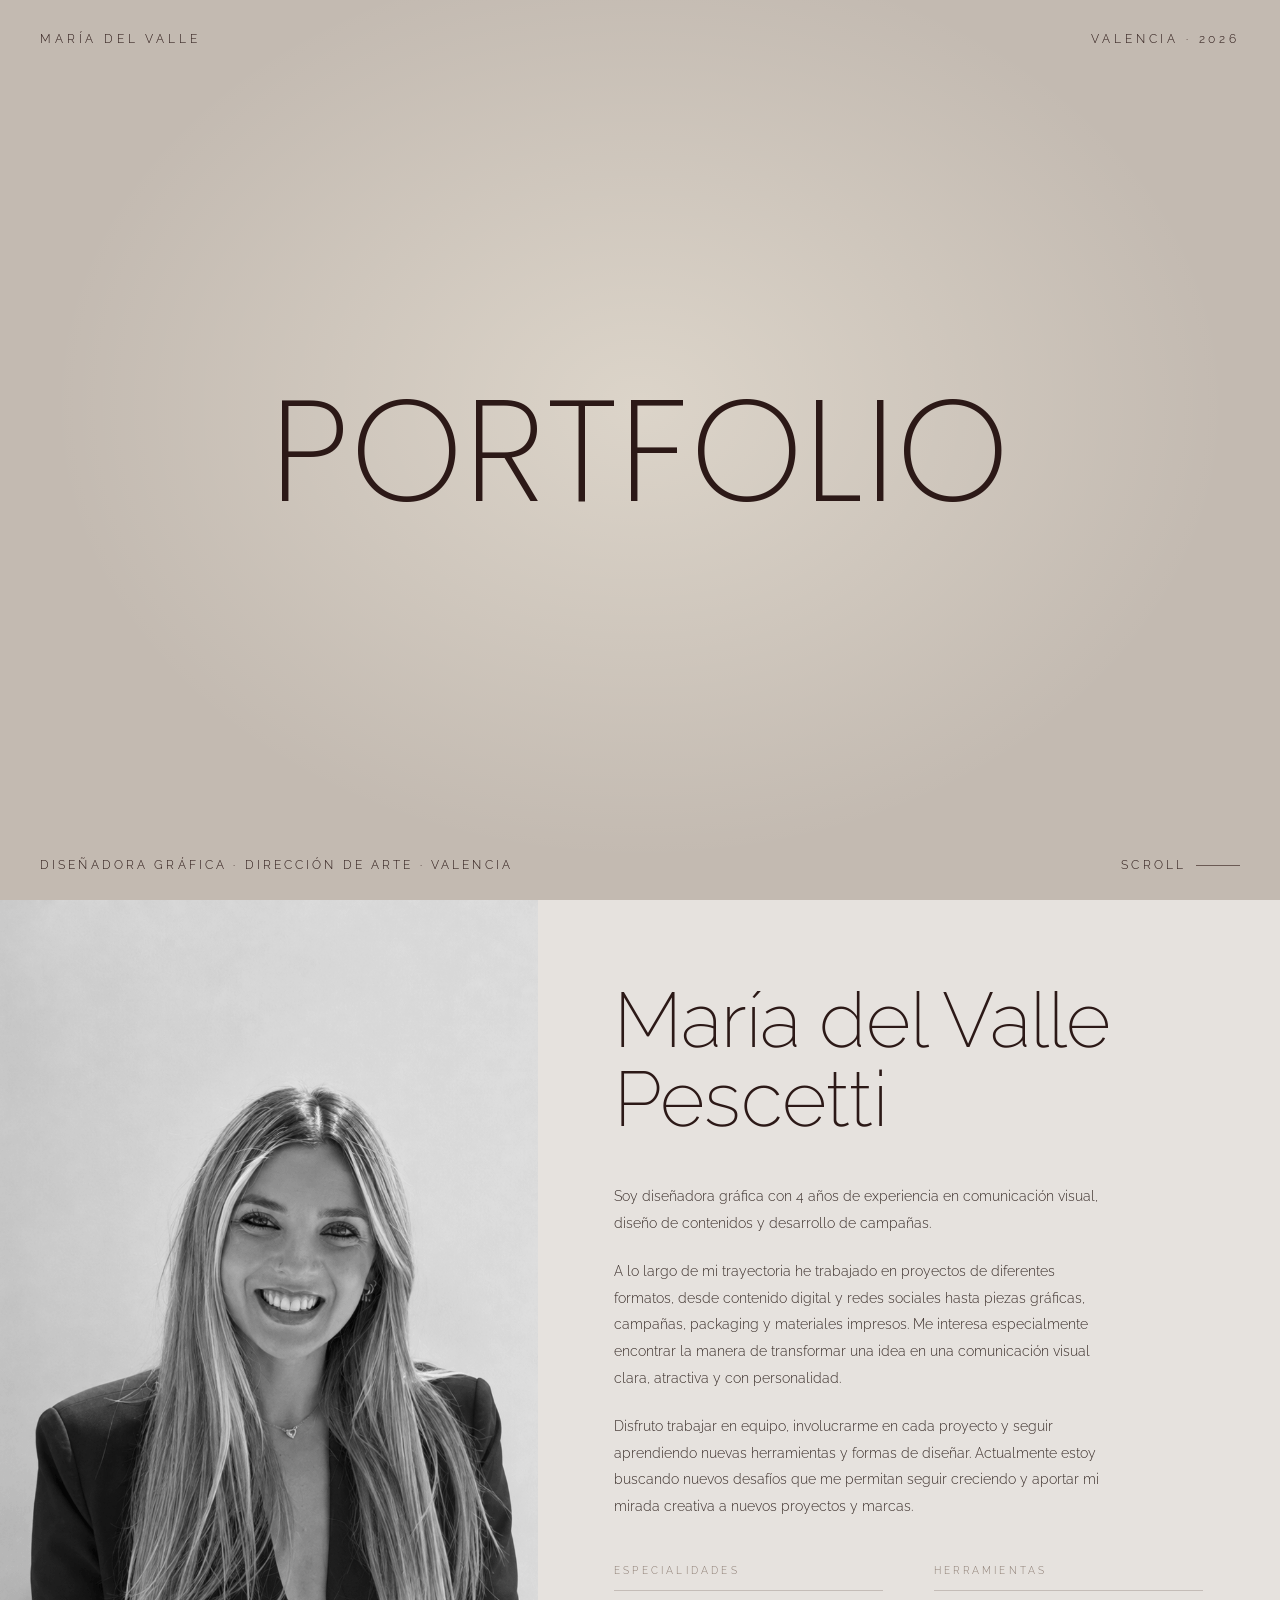
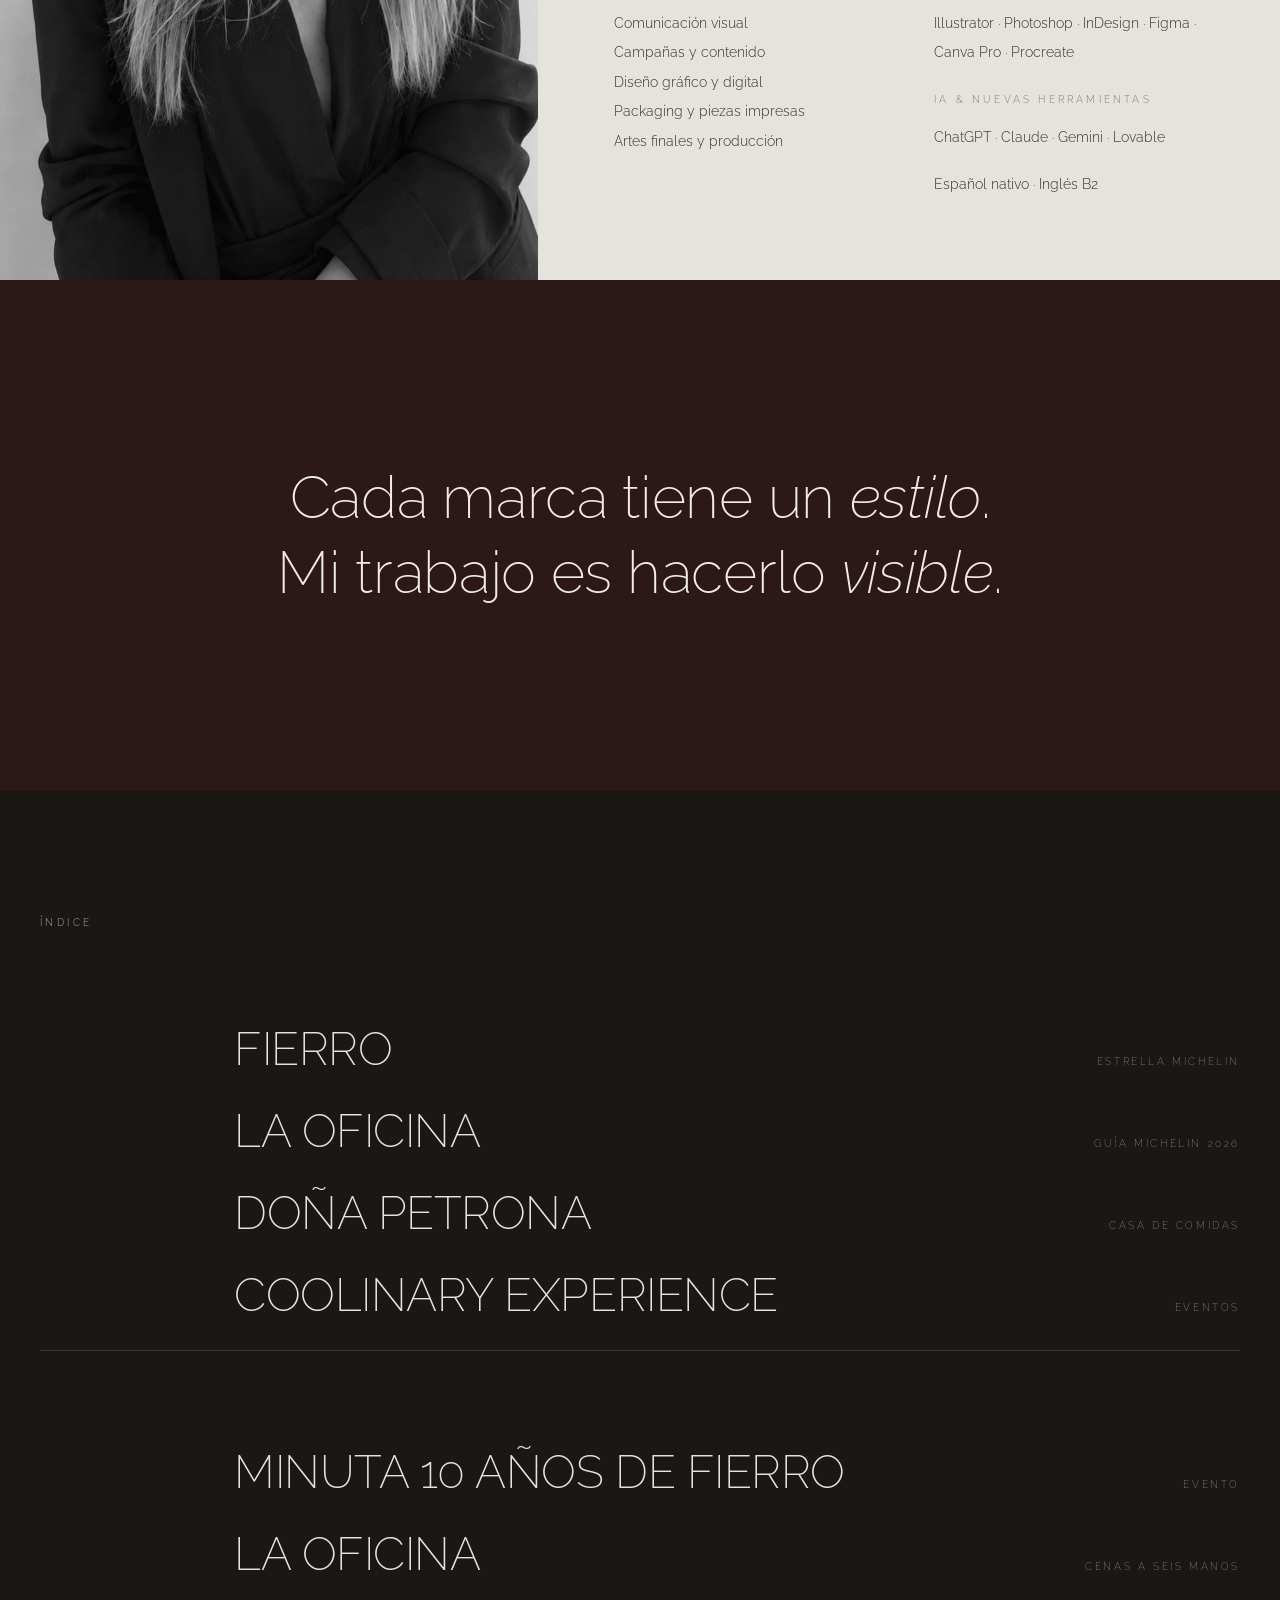
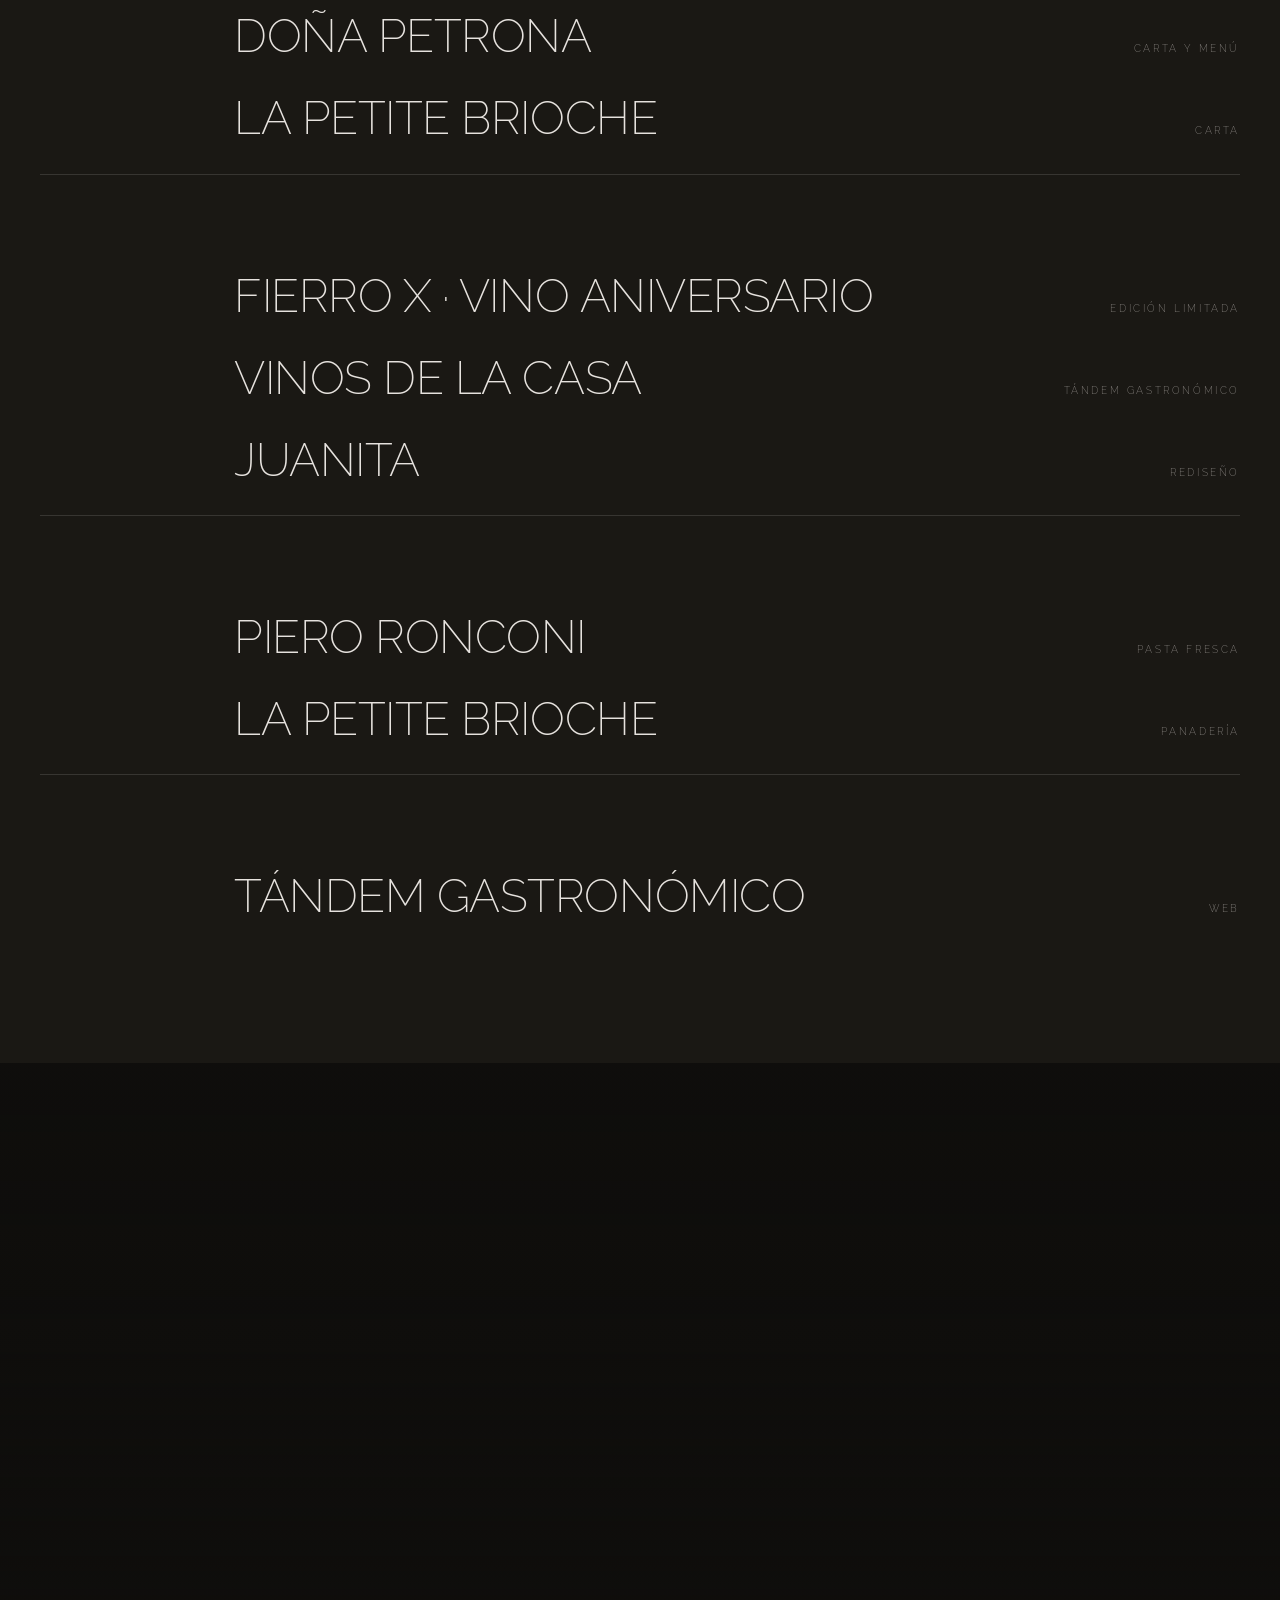
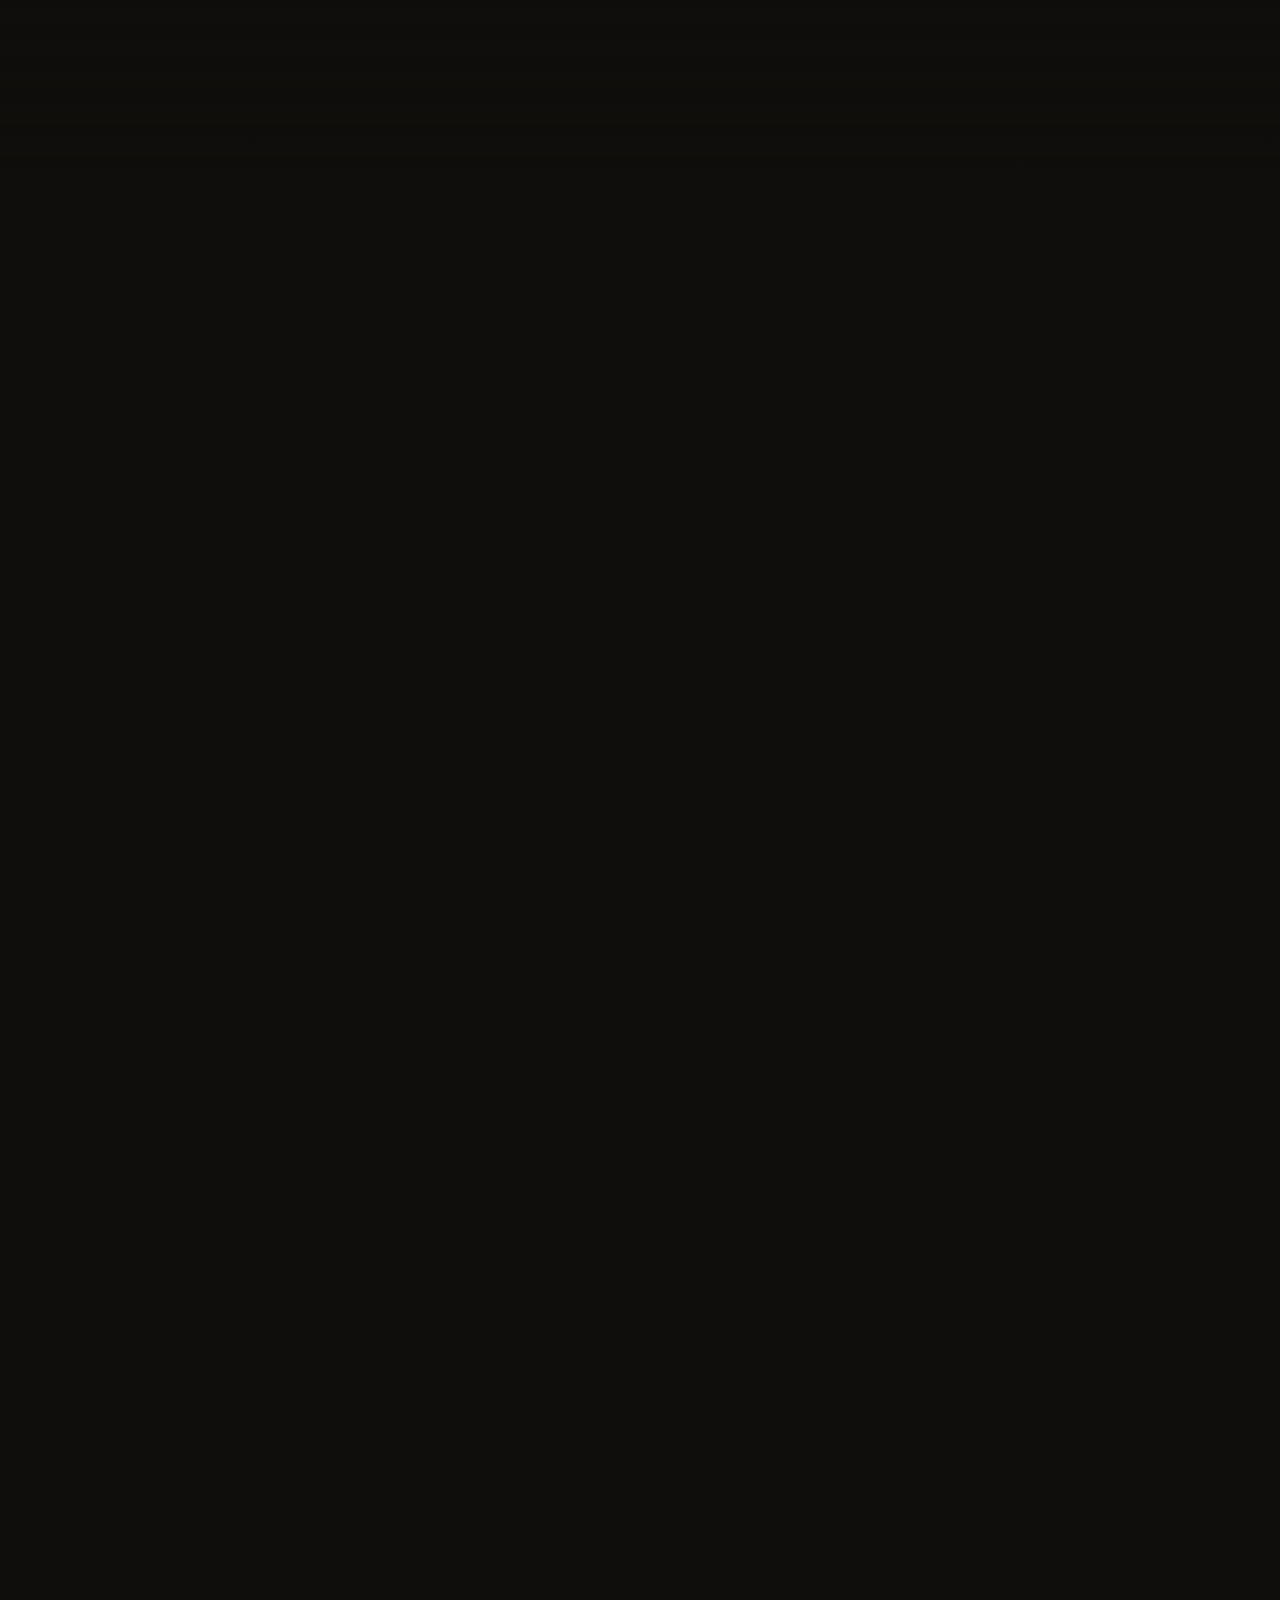
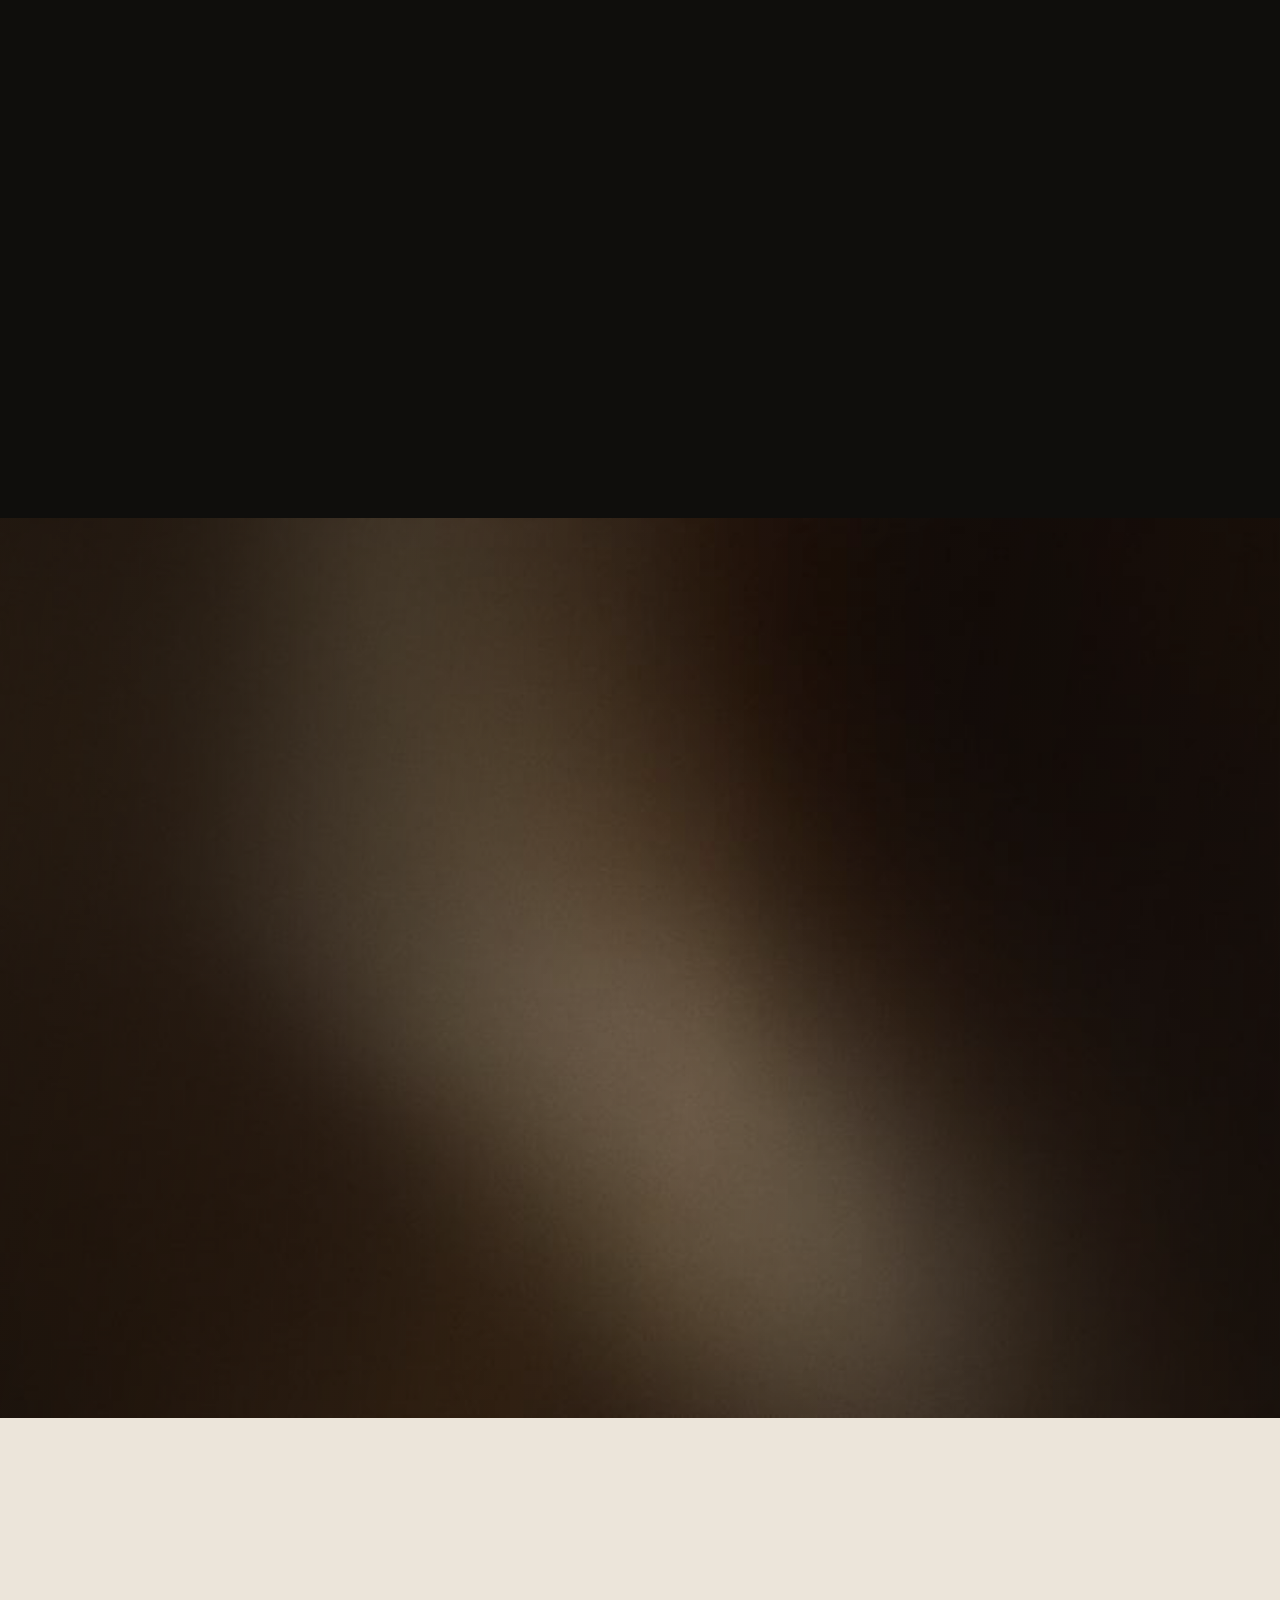
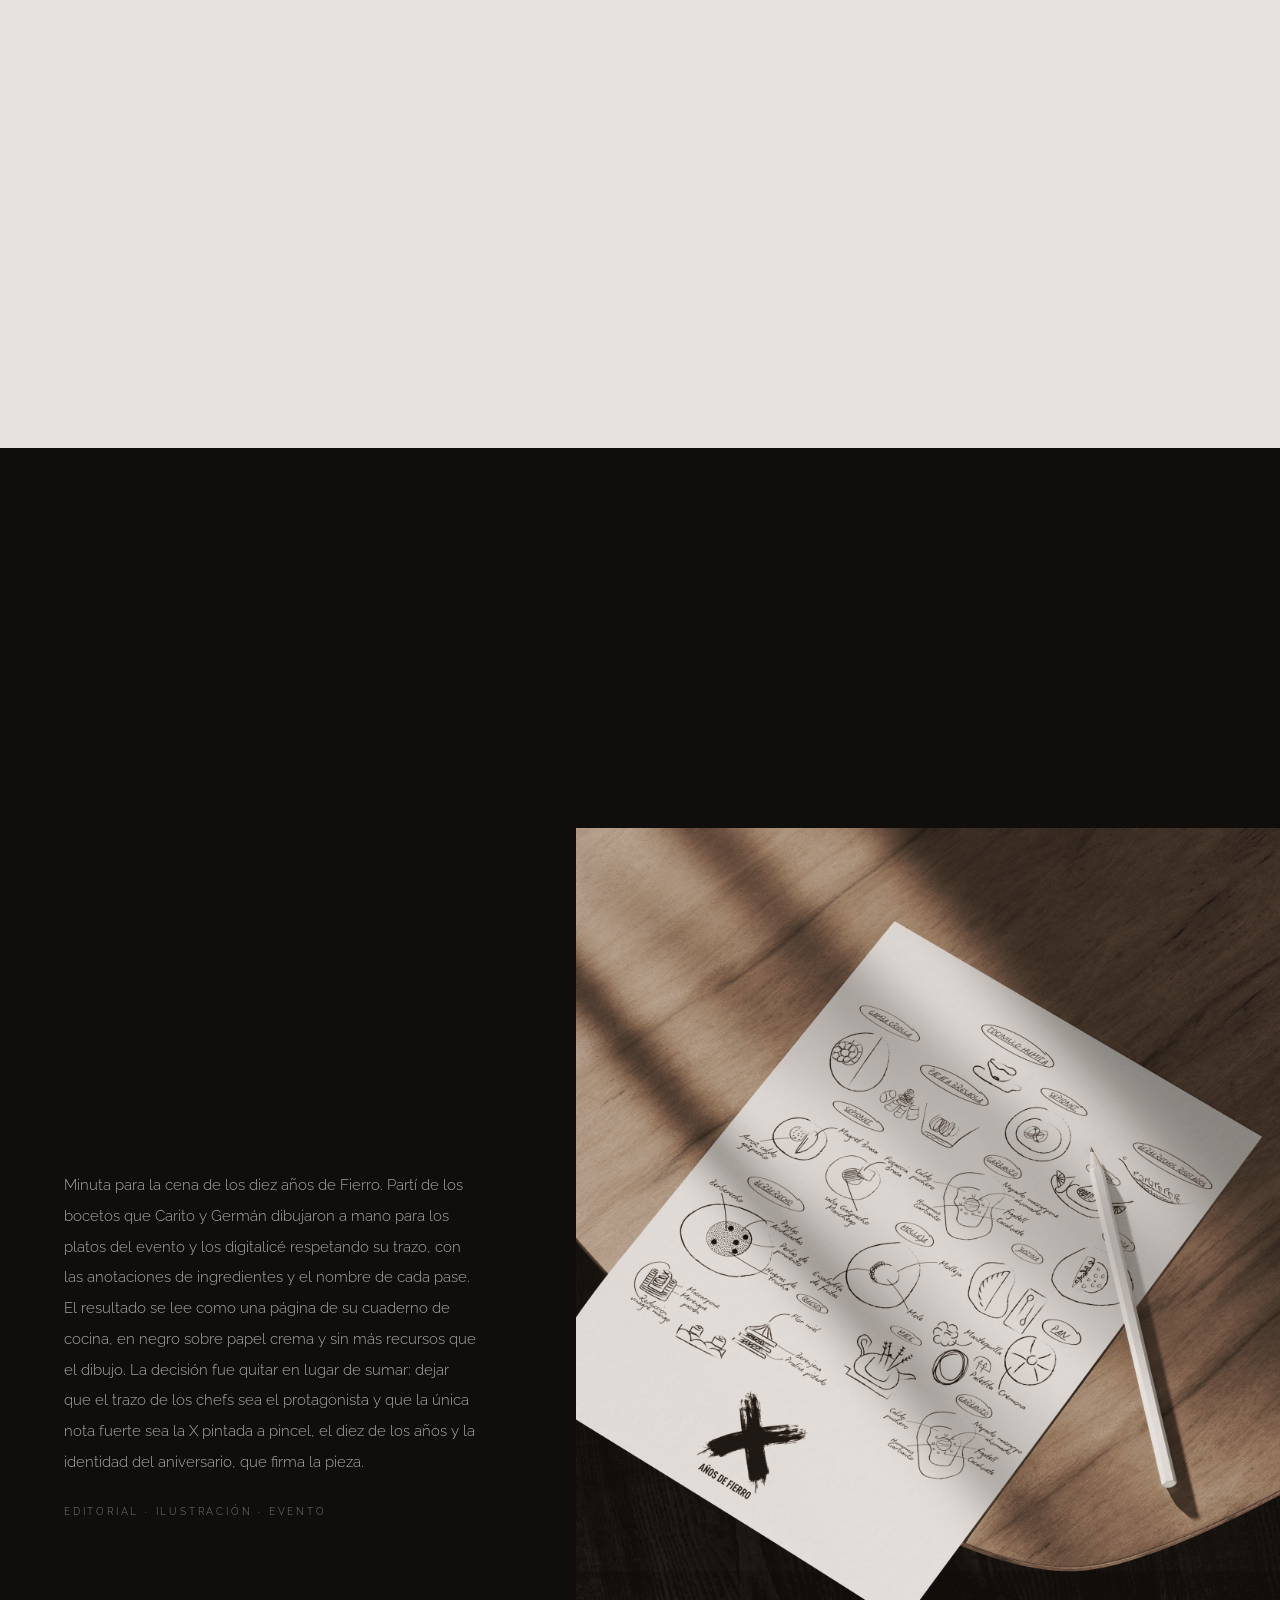
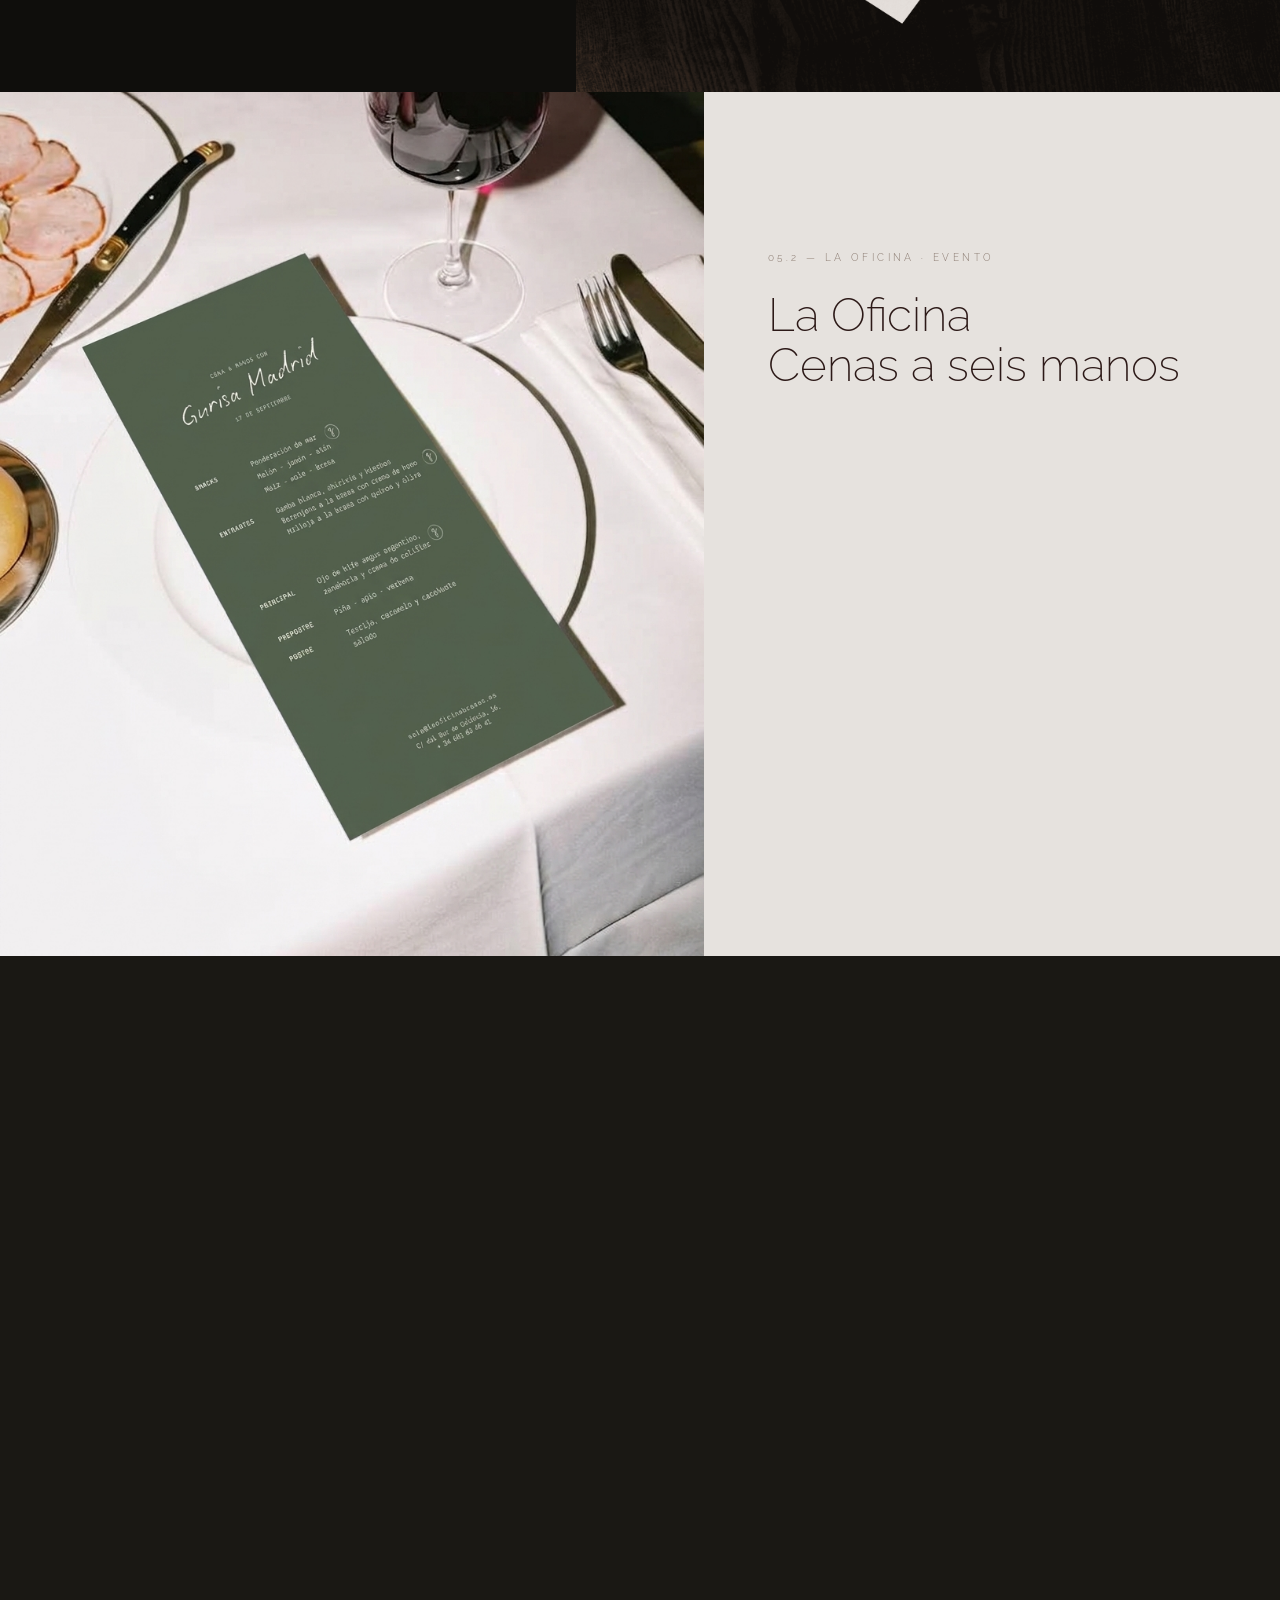
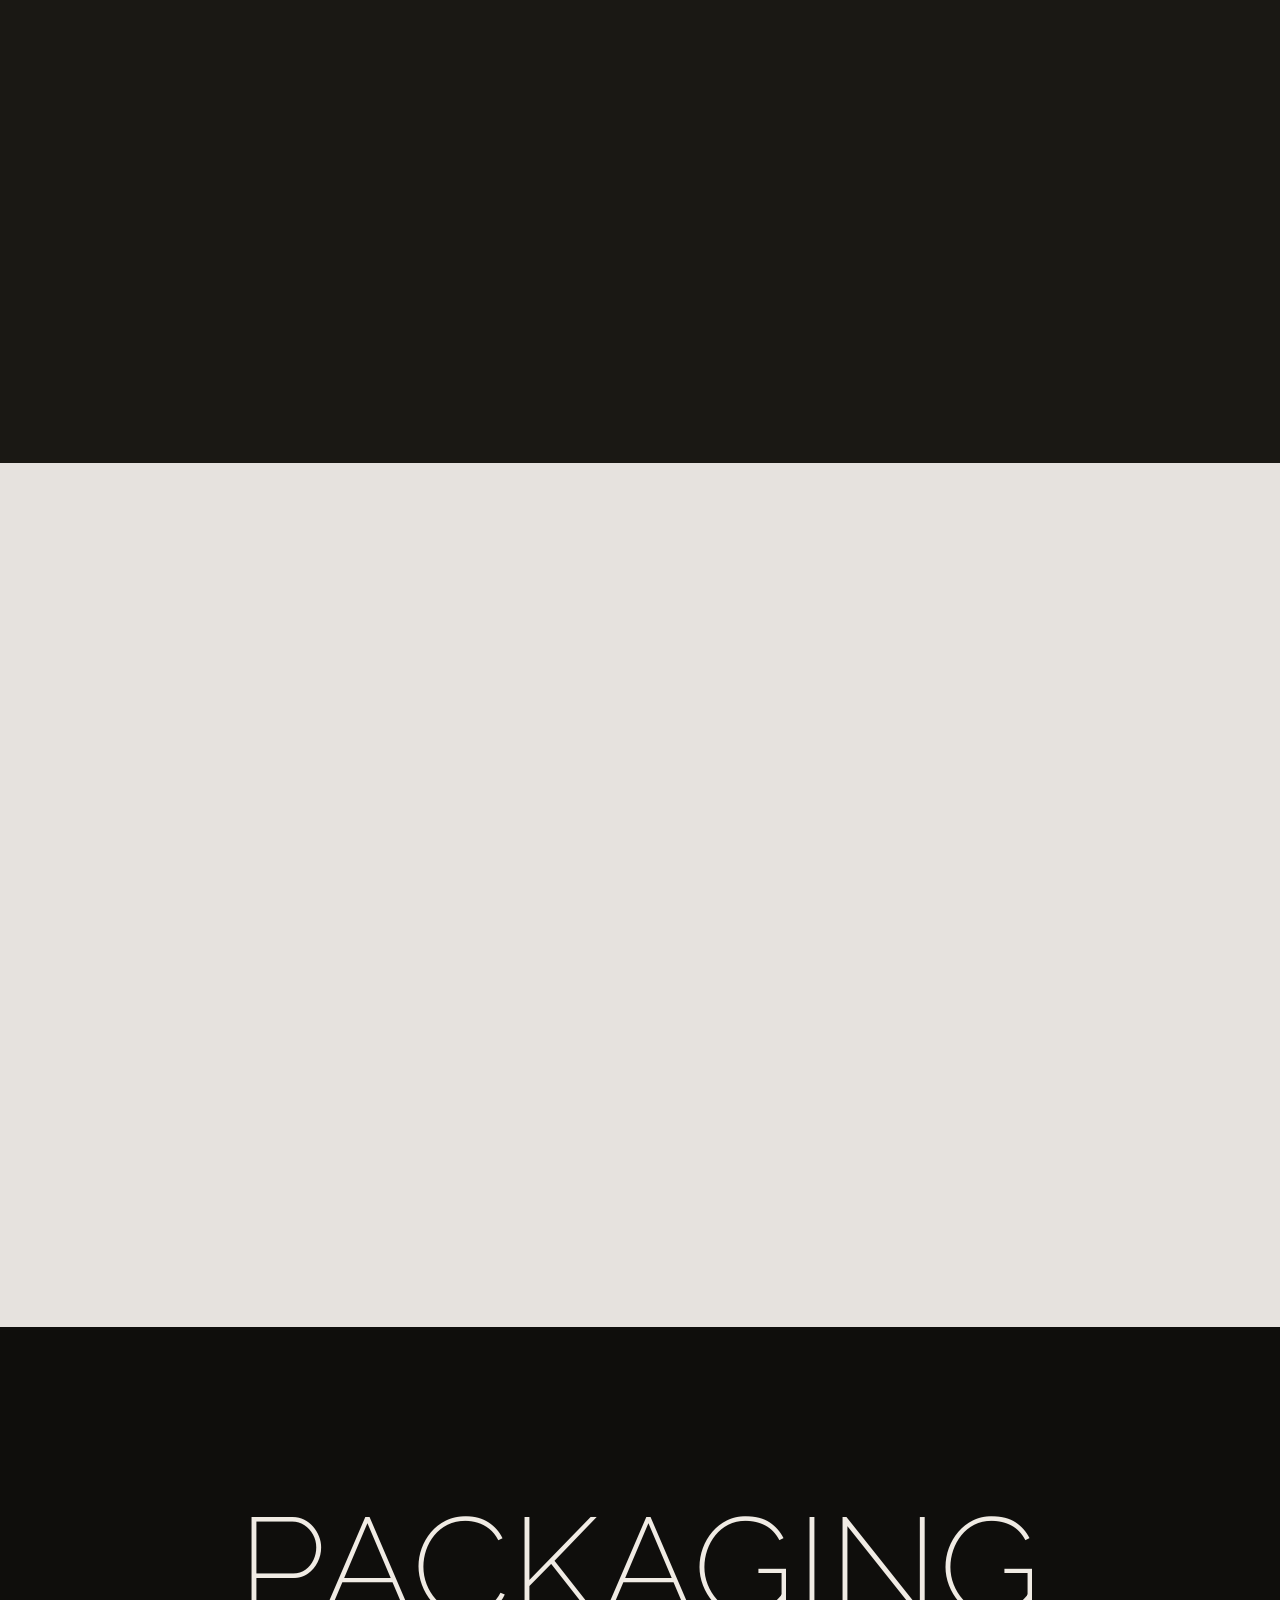
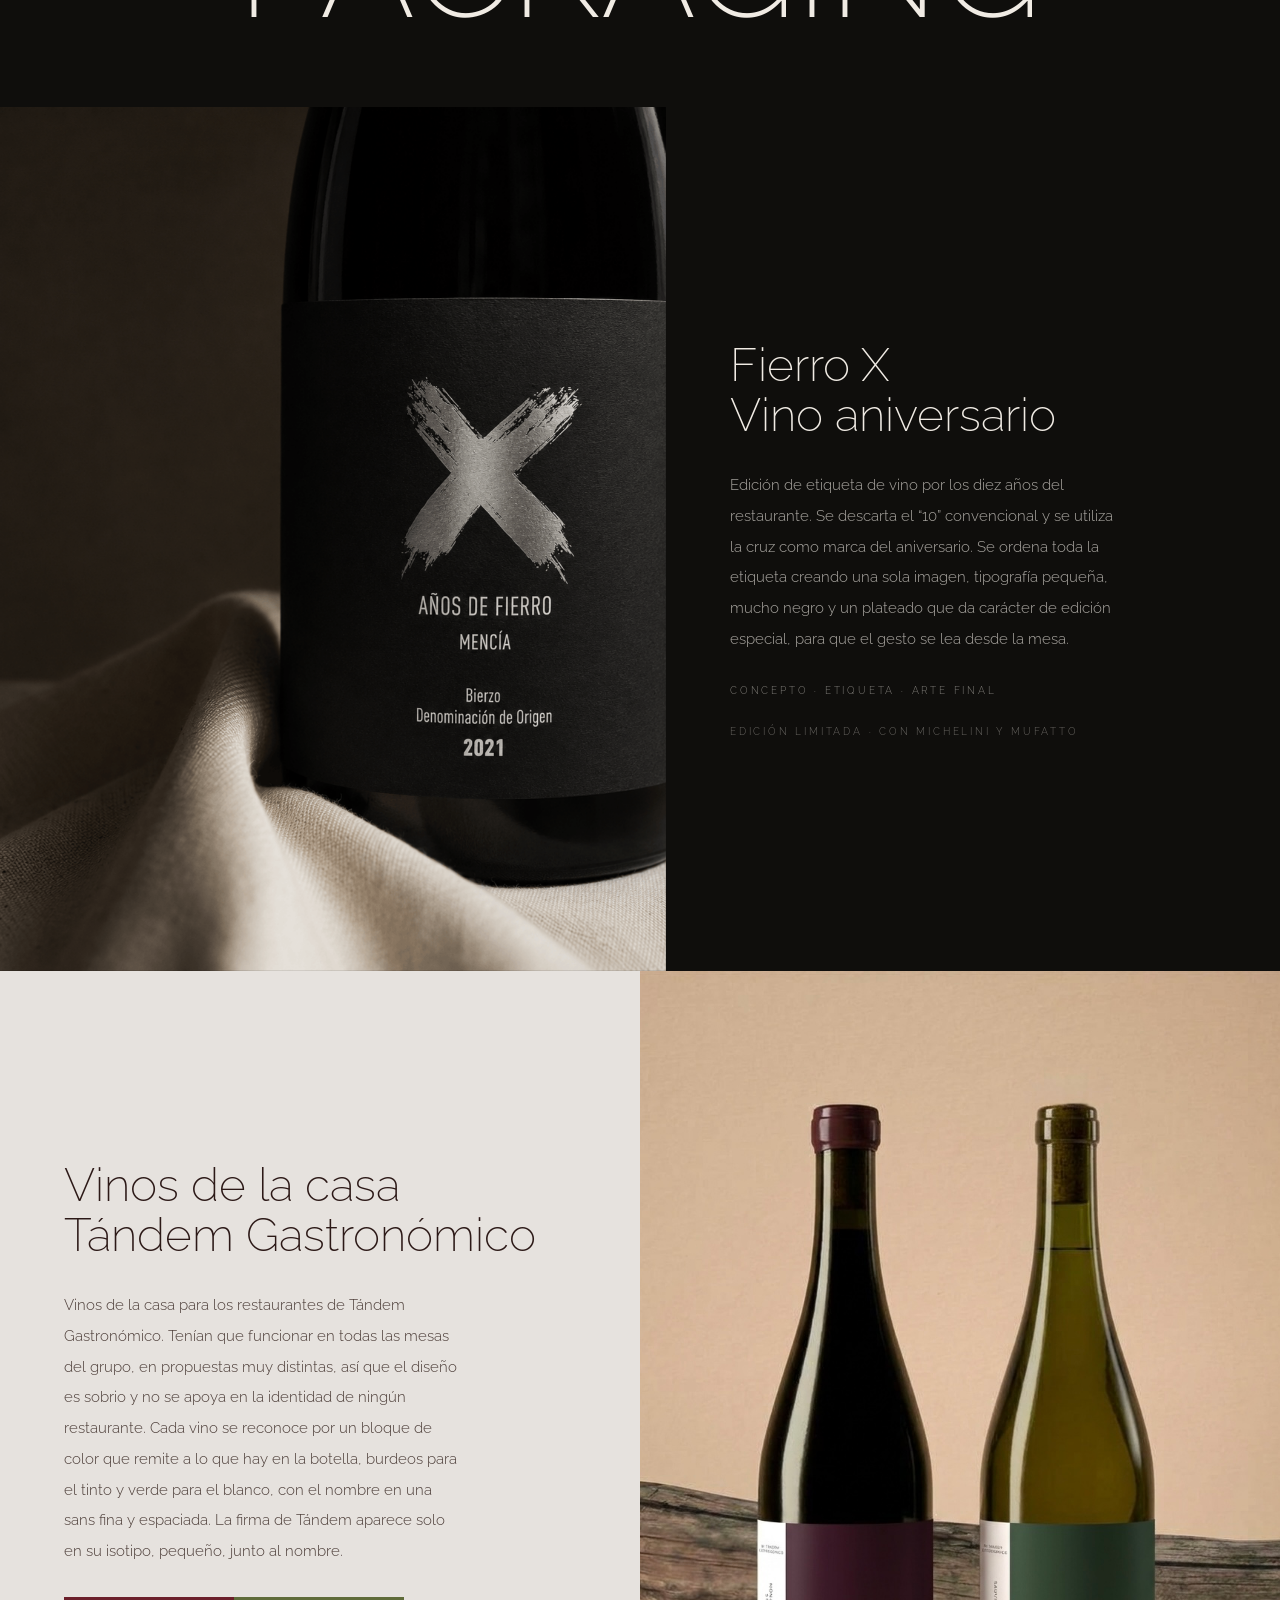
==== commit d2e9247c: "Add self-hosted Umami analytics and remove legacy index" ====
--- a/index.html
+++ b/index.html
@@ -11,6 +11,7 @@
 <link rel="icon" href="favicon.svg" type="image/svg+xml">
 <link rel="stylesheet" href="portfolio-effects.css">
 <script src="portfolio-effects.js" defer></script>
+<script defer src="https://mariadelvalle.work/analytics/script.js" data-website-id="9bff8383-9d93-4e1e-a158-c5a337184bc4" data-host-url="https://mariadelvalle.work/analytics" data-domains="mariadelvalle.work,www.mariadelvalle.work" data-do-not-track="true" data-exclude-search="true"></script>
 <link rel="manifest" href="manifest.json">
 <meta property="og:type" content="website">
 <meta property="og:url" content="https://mariadelvalle.work/">
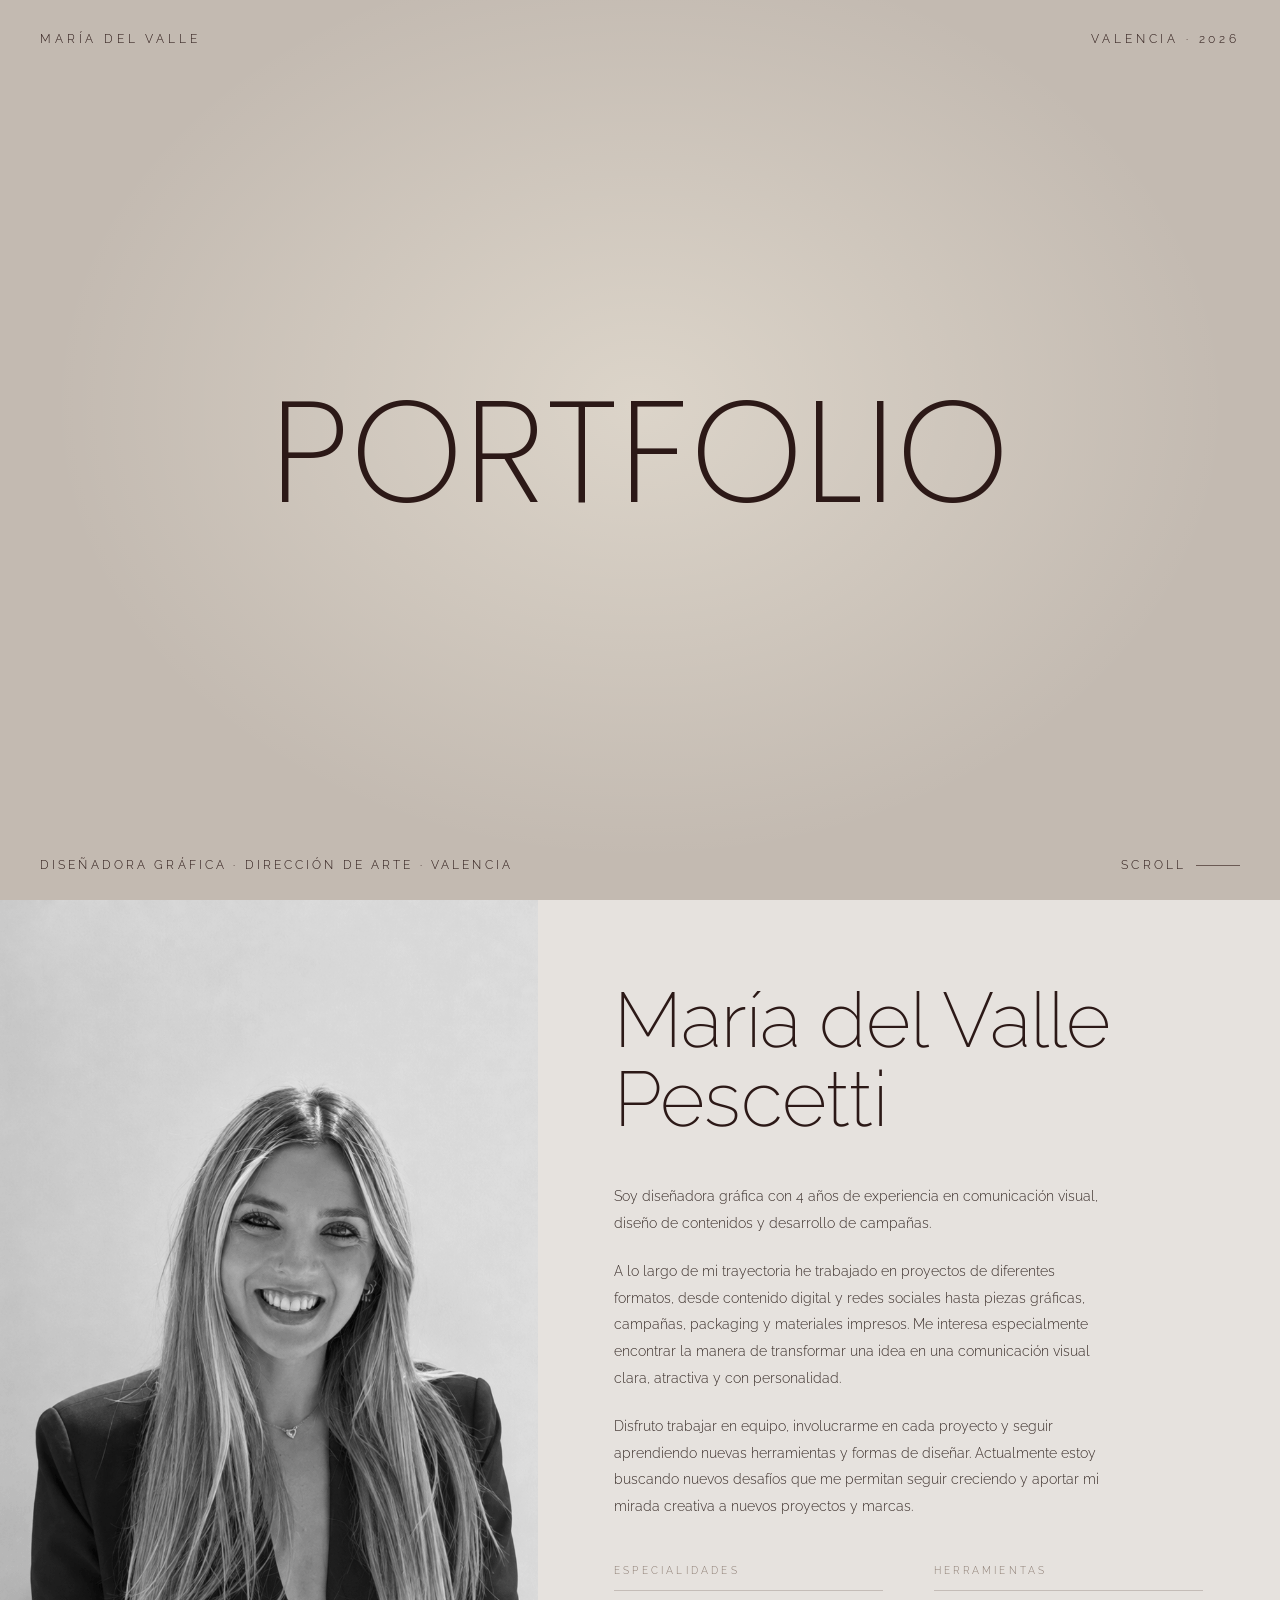
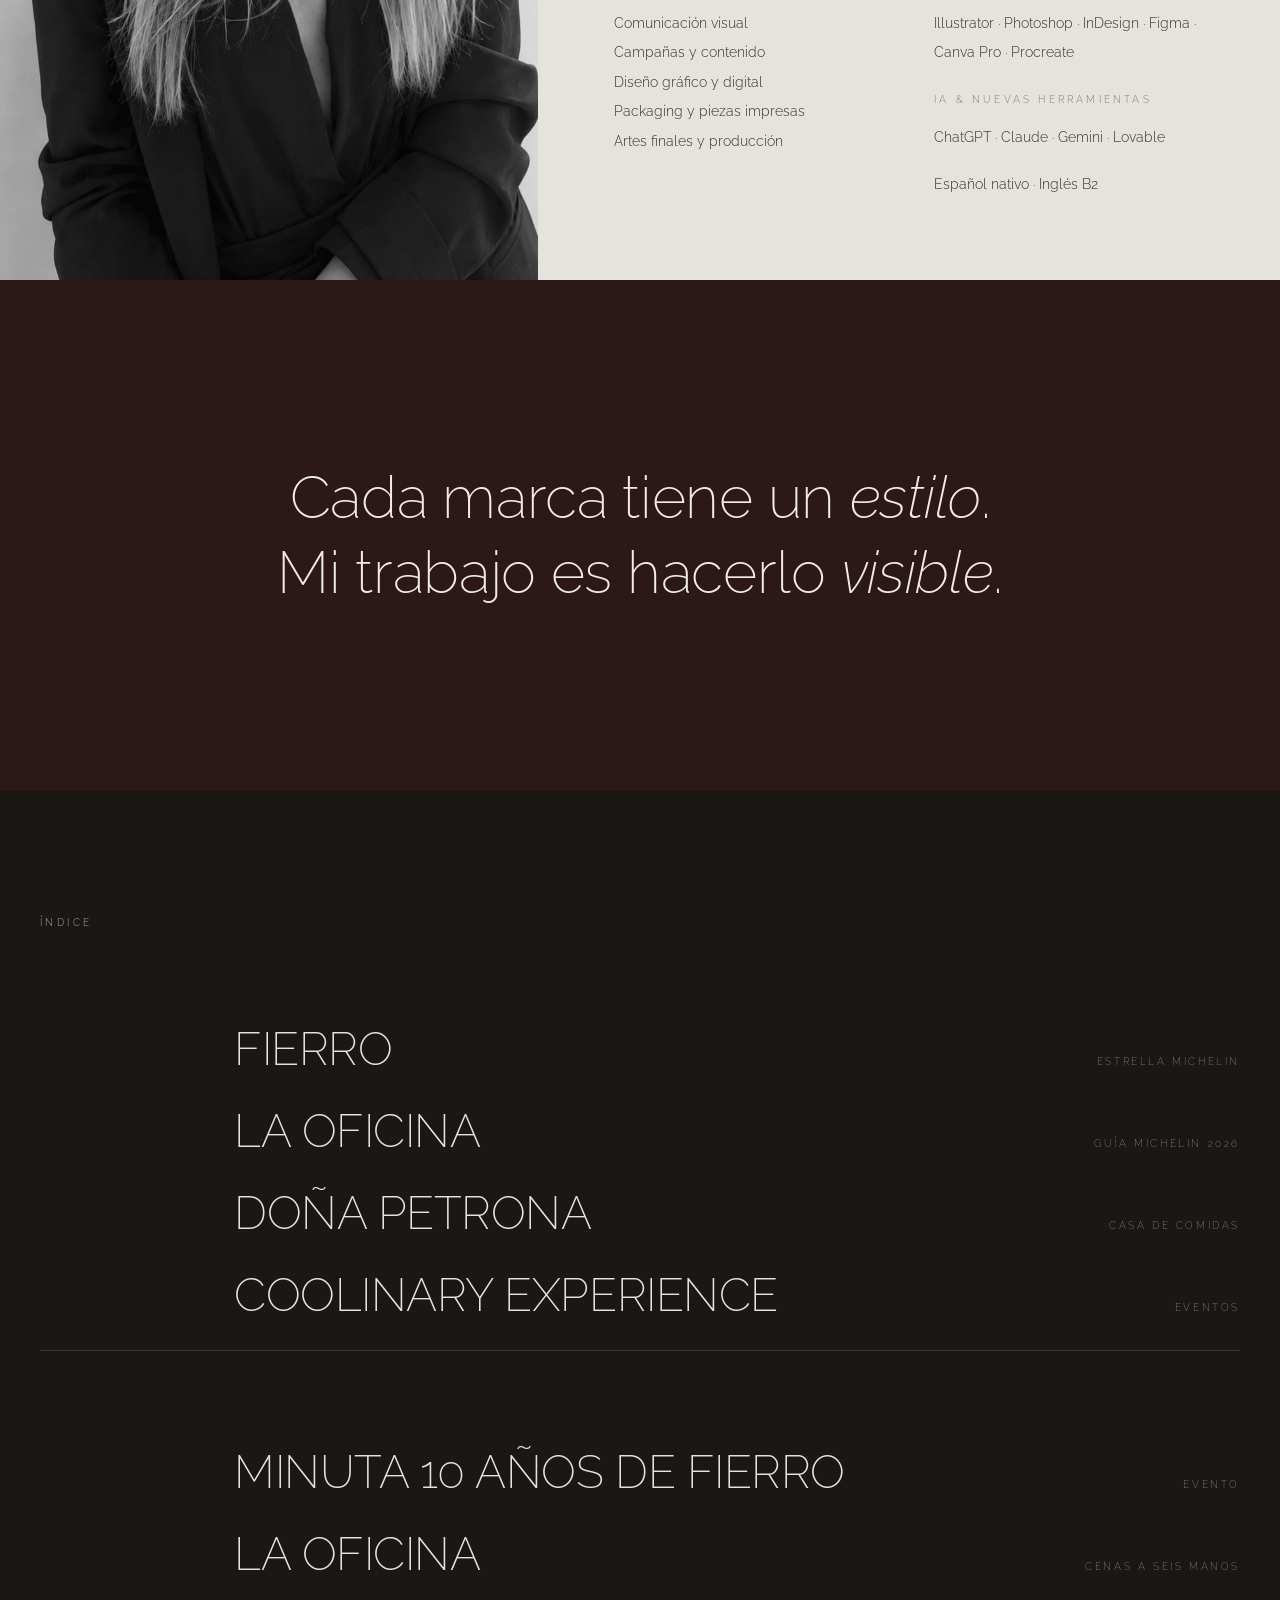
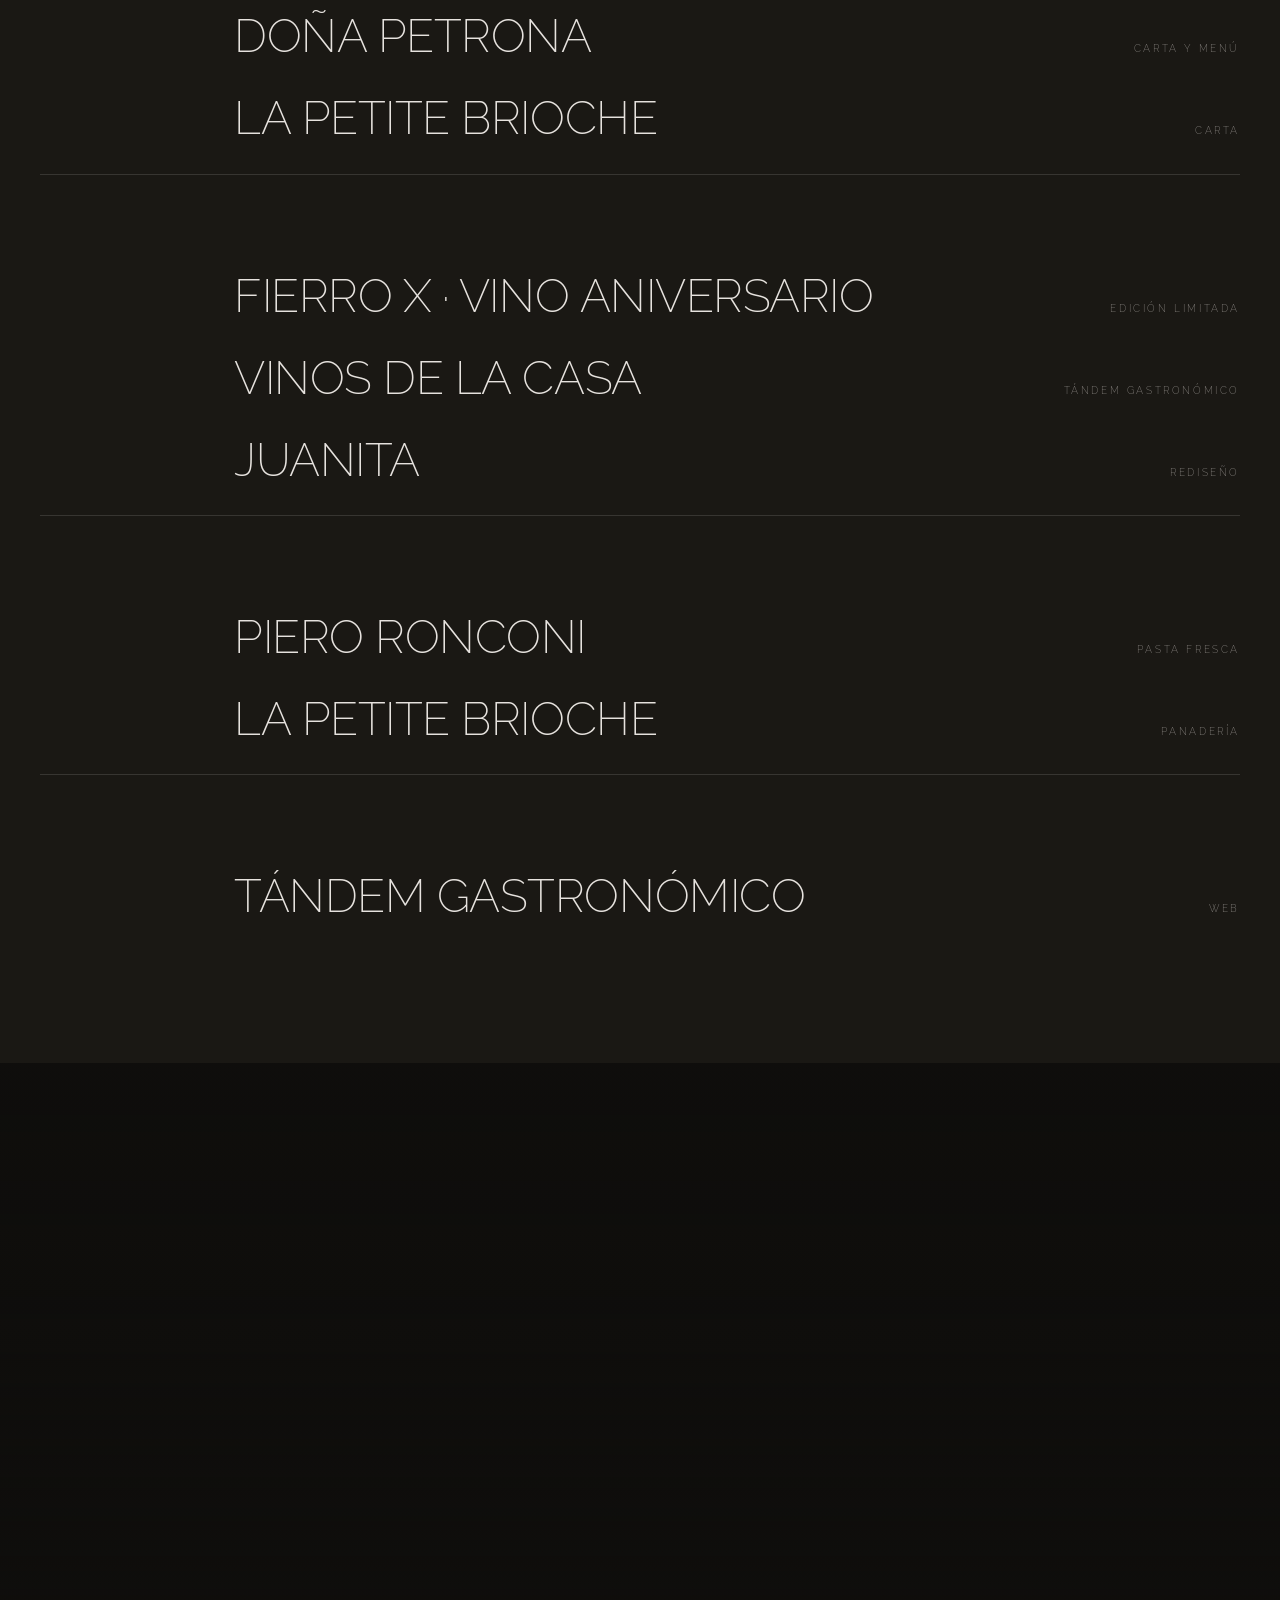
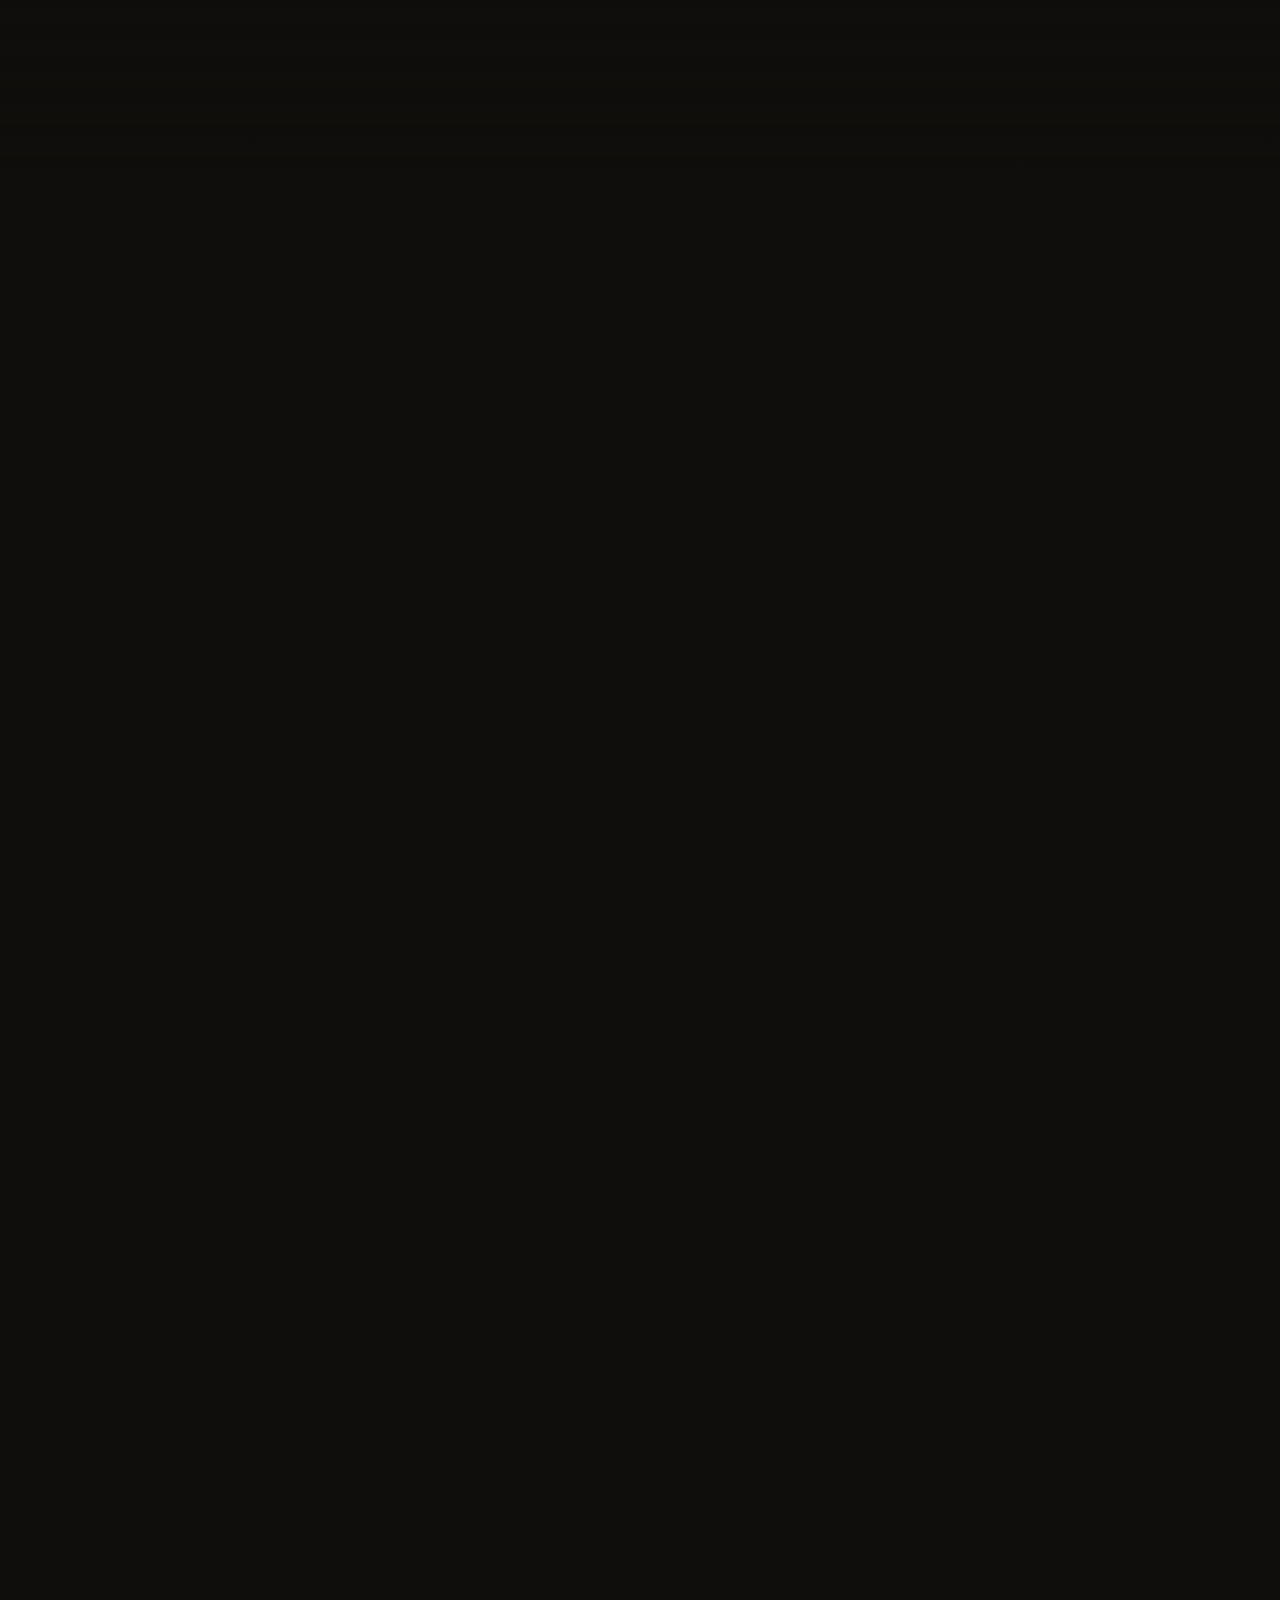
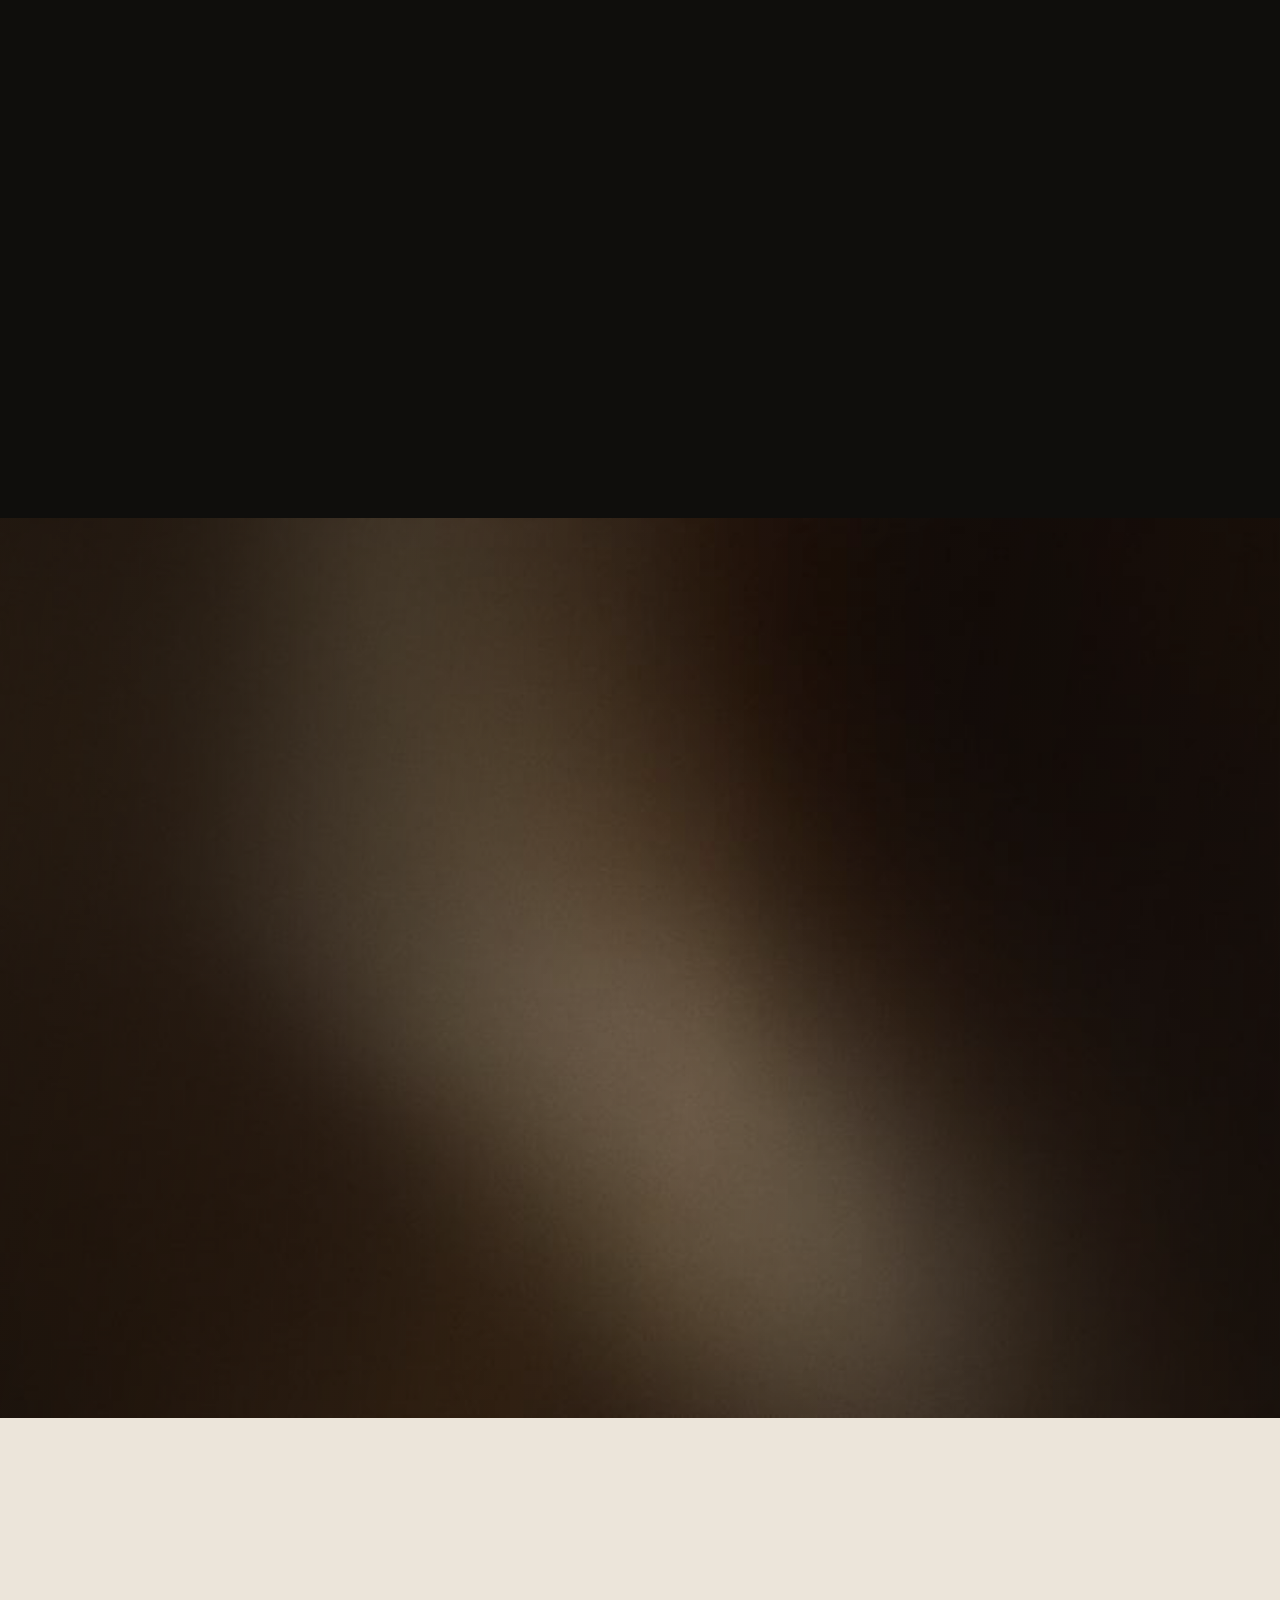
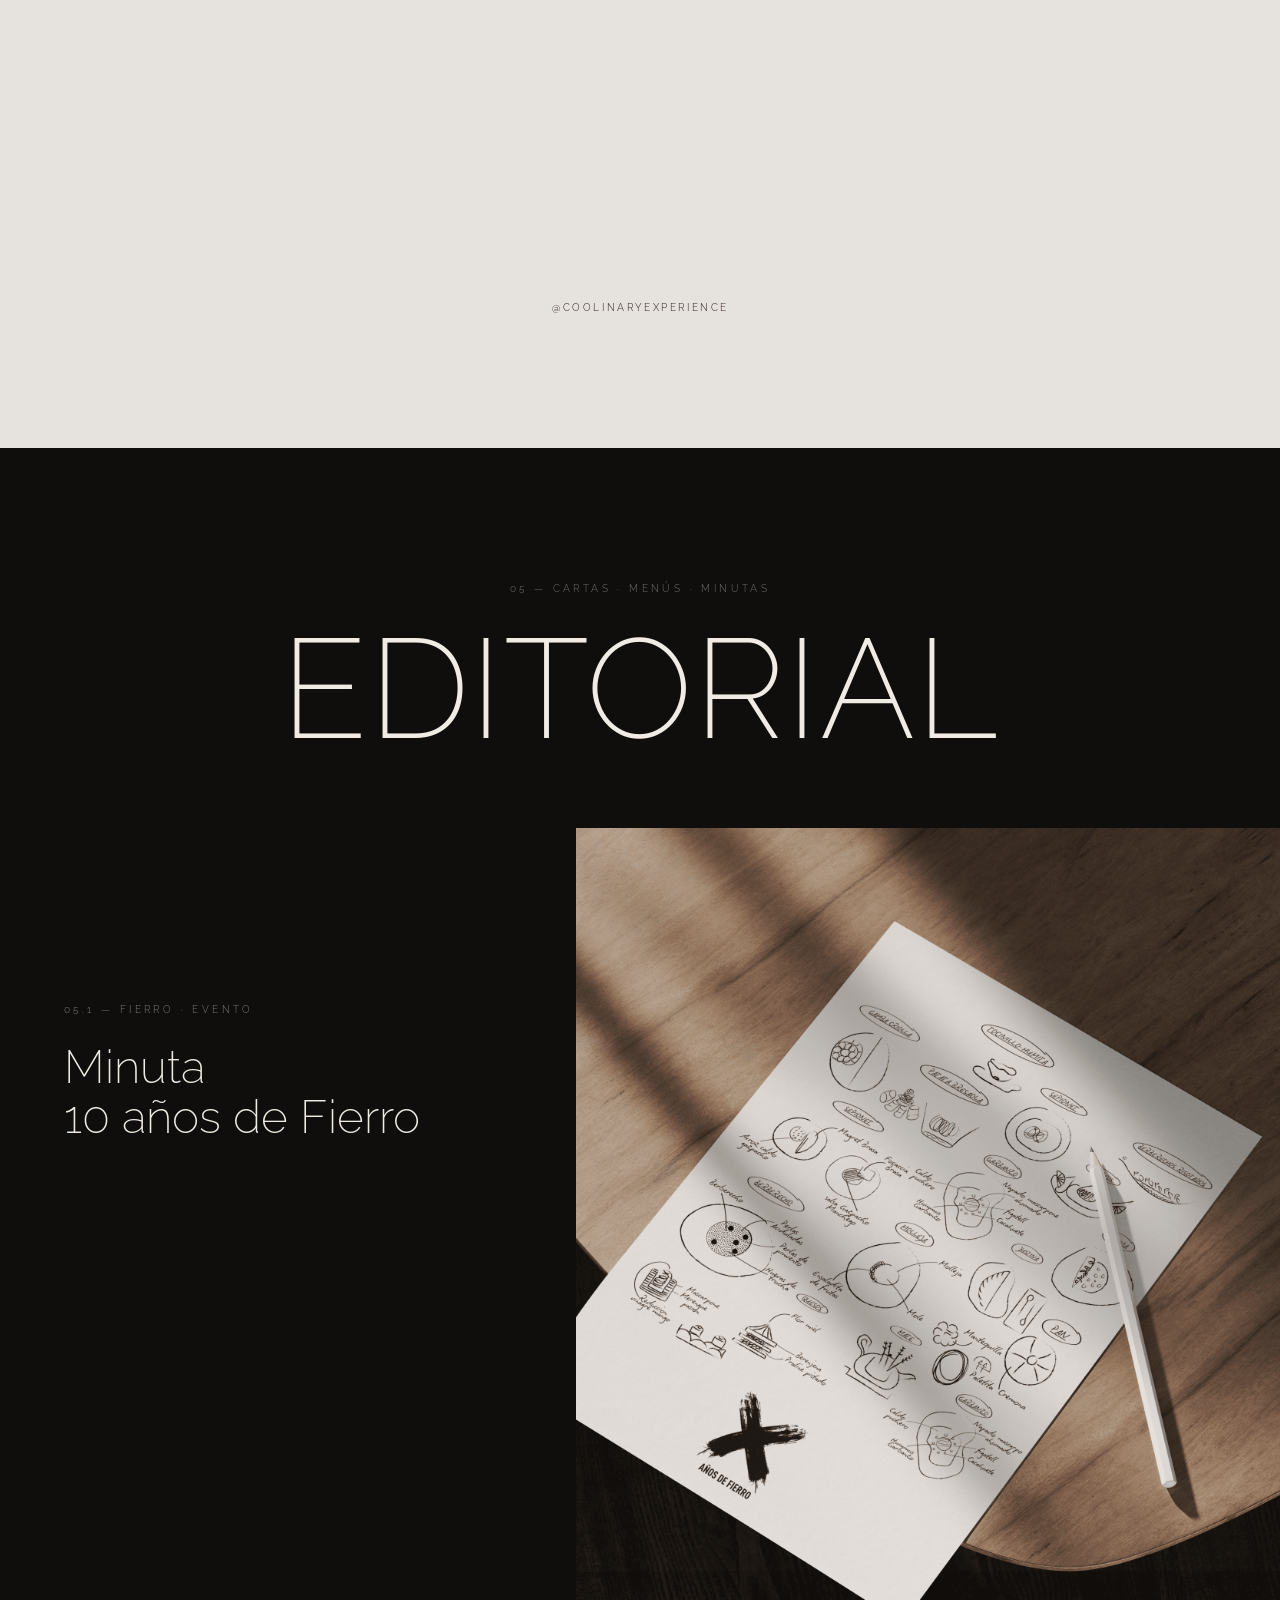
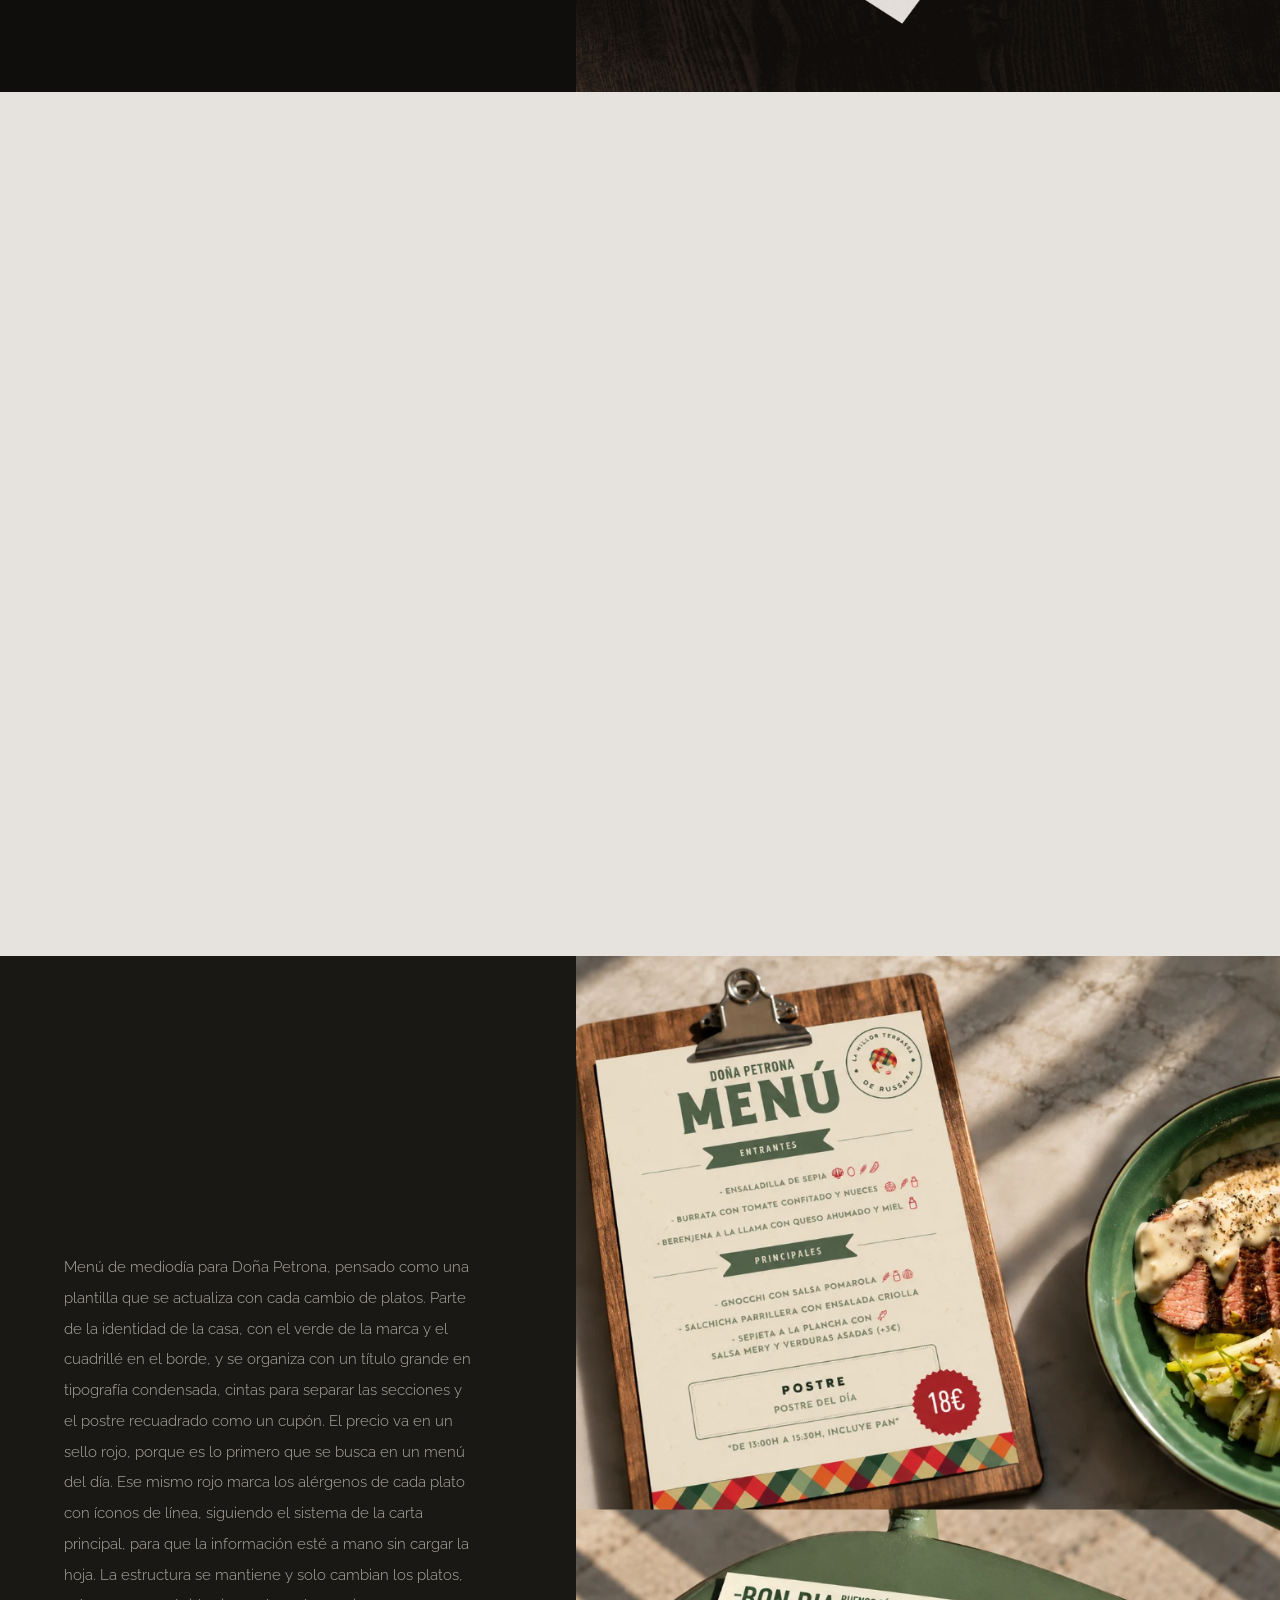
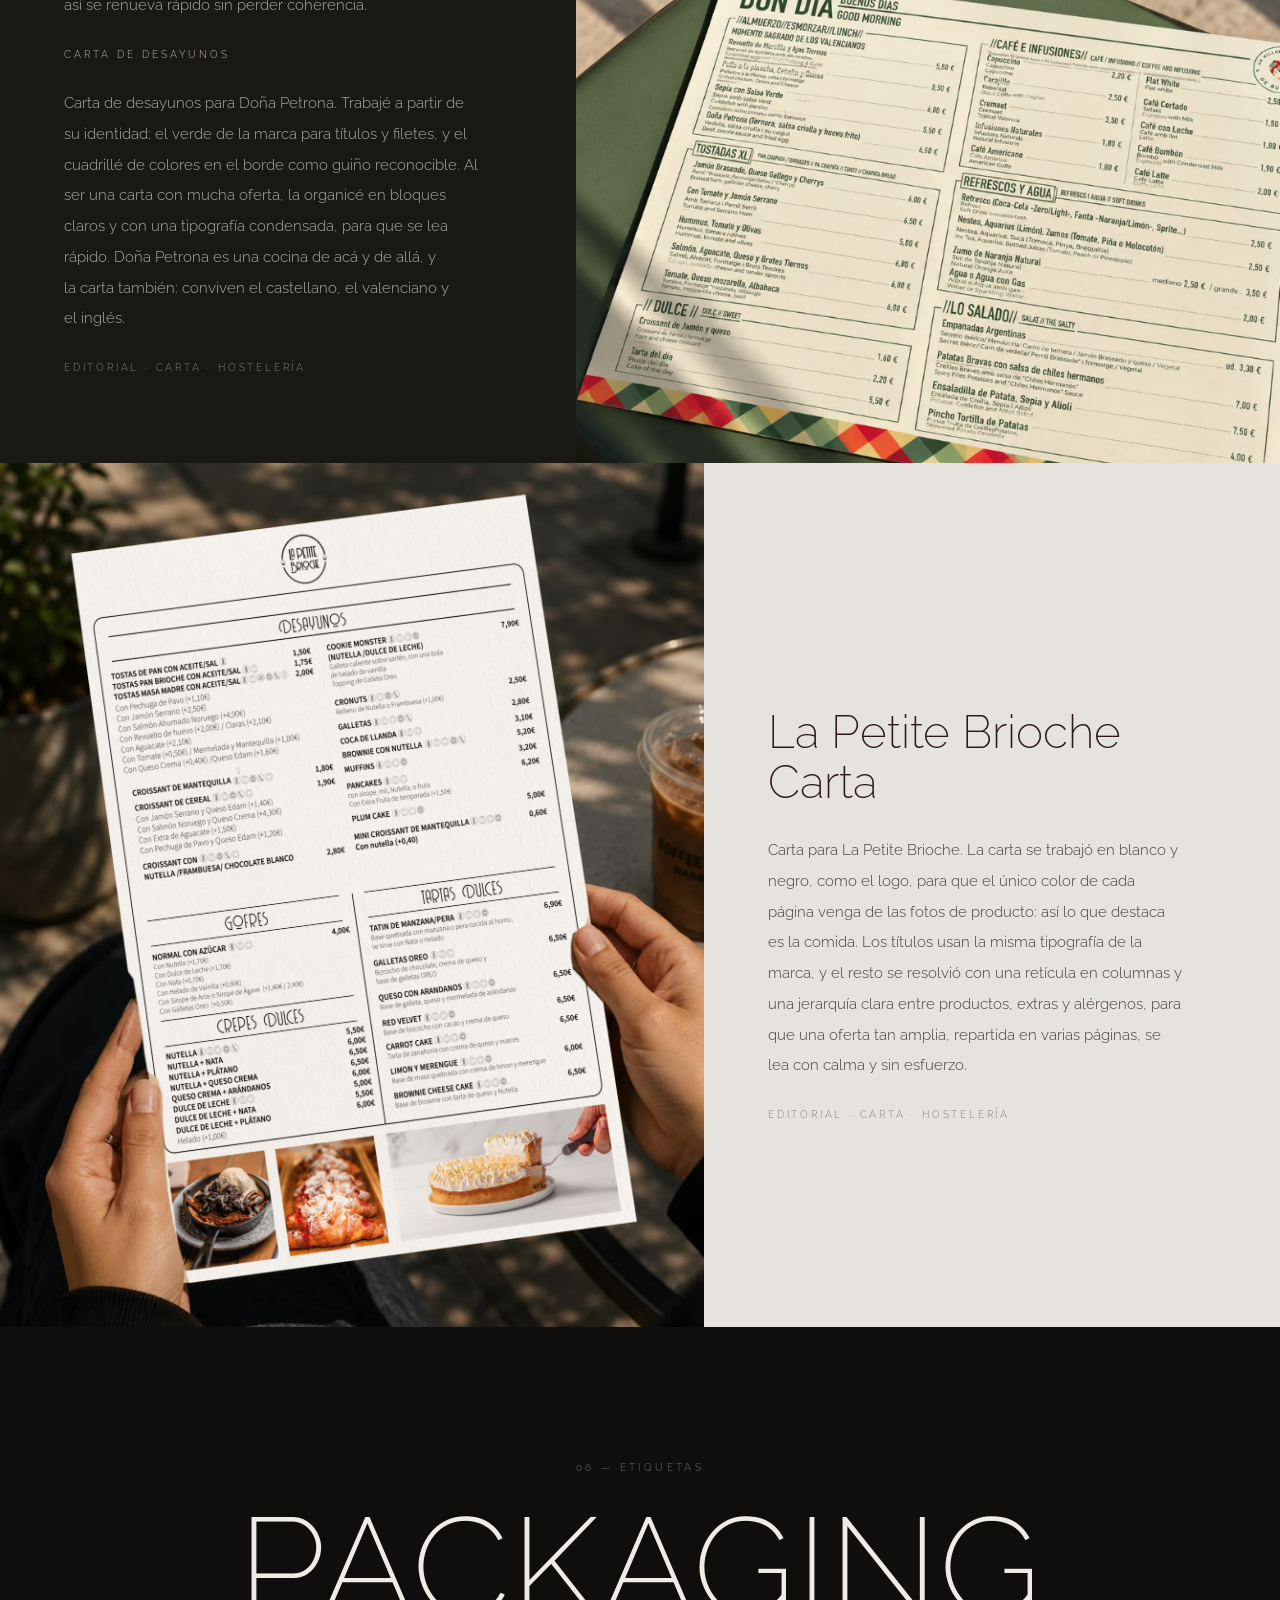
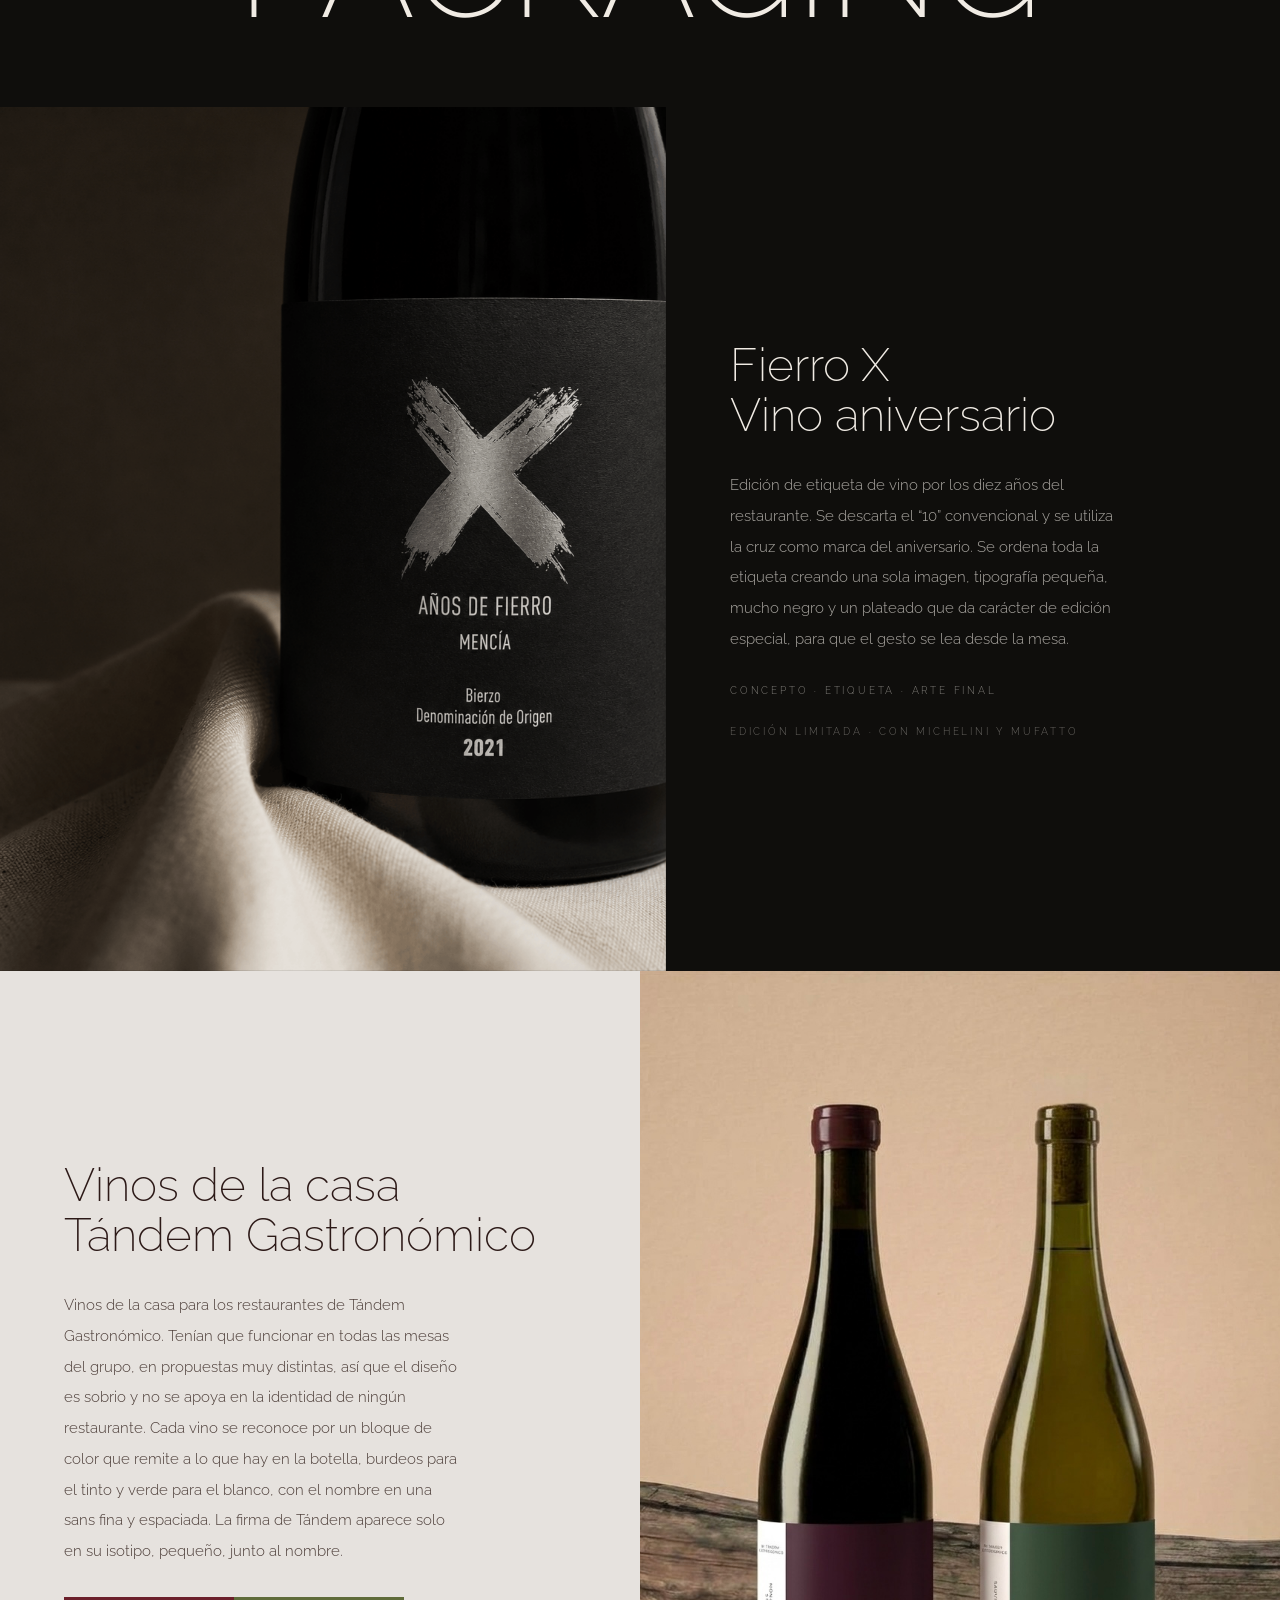
==== commit 8c04fc8a: "Make portfolio cover responsive on mobile" ====
--- a/index.html
+++ b/index.html
@@ -9,7 +9,7 @@
 <meta name="theme-color" content="#2C1917">
 <link rel="canonical" href="https://mariadelvalle.work/">
 <link rel="icon" href="favicon.svg" type="image/svg+xml">
-<link rel="stylesheet" href="portfolio-effects.css">
+<link rel="stylesheet" href="portfolio-effects.css?v=20261007-responsive">
 <script src="portfolio-effects.js" defer></script>
 <script defer src="https://mariadelvalle.work/analytics/script.js" data-website-id="9bff8383-9d93-4e1e-a158-c5a337184bc4" data-host-url="https://mariadelvalle.work/analytics" data-domains="mariadelvalle.work,www.mariadelvalle.work" data-do-not-track="true" data-exclude-search="true"></script>
 <link rel="manifest" href="manifest.json">
@@ -64,7 +64,6 @@
     [style*="grid-column"] { grid-column: auto !important; margin-top: 0 !important; }
     #coolinary figure { margin-top: 0 !important; }
     [style*="px 40px"], [style*="0 40px"] { padding-left: 22px !important; padding-right: 22px !important; }
-    [data-hero] span { font-size: 23vw !important; }
     #sobre > div:first-child { min-height: 78vh; }
     #sobre > div:last-child { padding: 56px 22px !important; }
     #sobre h2 { font-size: 44px !important; }
@@ -111,17 +110,17 @@
 <body>
 <div style="background:#E6E2DE;font-family:'Raleway',sans-serif;font-weight:300;overflow-x:hidden">
 
-  <section class="portfolio-cover" style="position: relative; height: 100vh; display: grid; grid-template-rows: auto 1fr auto; padding: 32px 40px 28px; box-sizing: border-box; background-color: #C3BAB1">
-    <div style="display:flex;justify-content:space-between;align-items:start;font-size:12px;letter-spacing:0.32em;text-transform:uppercase;color:#2C1917">
+  <section class="portfolio-cover" style="position: relative; display: grid; grid-template-rows: auto 1fr auto; padding: 32px 40px 28px; box-sizing: border-box; background-color: #C3BAB1">
+    <div class="portfolio-cover-header" style="display:flex;justify-content:space-between;align-items:start;font-size:12px;letter-spacing:0.32em;text-transform:uppercase;color:#2C1917">
       <span>María del Valle</span>
       <span>Valencia · 2026</span>
     </div>
     <div data-hero="" style="display:flex;align-items:center;justify-content:center;will-change:transform,opacity">
       <div style="display:flex;align-items:baseline;justify-content:center;line-height:0.82;color:#2C1917">
-        <span style="font-family: Poppins; font-weight: 200; font-stretch: 62.5%; font-size: 143px; letter-spacing: 0.01em; font-style: normal">PORTFOLIO</span>
-      </div>
-    </div>
-    <div style="display:flex;justify-content:space-between;align-items:end;gap:24px;font-size:12px;letter-spacing:0.26em;text-transform:uppercase;color:#2C1917">
+        <h1 class="portfolio-title">PORTFOLIO</h1>
+      </div>
+    </div>
+    <div class="portfolio-cover-footer" style="display:flex;justify-content:space-between;align-items:end;gap:24px;font-size:12px;letter-spacing:0.26em;text-transform:uppercase;color:#2C1917">
        <span>Diseñadora gráfica · Dirección de arte · Valencia</span>
       <span data-scrollhint="" style="display:flex;align-items:center;gap:10px">Scroll <span style="display:inline-block;width:44px;height:1px;background:#6B5A54"></span></span>
     </div>
--- a/portfolio-effects.css
+++ b/portfolio-effects.css
@@ -2,6 +2,42 @@
 .portfolio-cover {
   isolation: isolate;
   overflow: hidden;
+  min-height: 100vh;
+  min-height: 100svh;
+  row-gap: 32px;
+}
+.portfolio-cover [data-hero] {
+  min-width: 0;
+  container-type: inline-size;
+}
+.portfolio-title {
+  margin: 0;
+  font-family: 'Poppins', sans-serif;
+  font-weight: 200;
+  font-size: min(143px, 14vw);
+  font-size: min(143px, 16cqw);
+  line-height: 1;
+  letter-spacing: 0.01em;
+  white-space: nowrap;
+}
+.portfolio-cover-header {
+  flex-wrap: wrap;
+  gap: 12px 24px;
+}
+.portfolio-cover-header > span,
+.portfolio-cover [data-scrollhint] {
+  flex-shrink: 0;
+}
+@media (max-width: 600px) {
+  .portfolio-cover-header,
+  .portfolio-cover-footer {
+    font-size: 10px !important;
+    line-height: 1.6;
+  }
+  .portfolio-cover-footer {
+    flex-direction: column;
+    align-items: flex-start !important;
+  }
 }
 .portfolio-cover::before {
   content: "";
